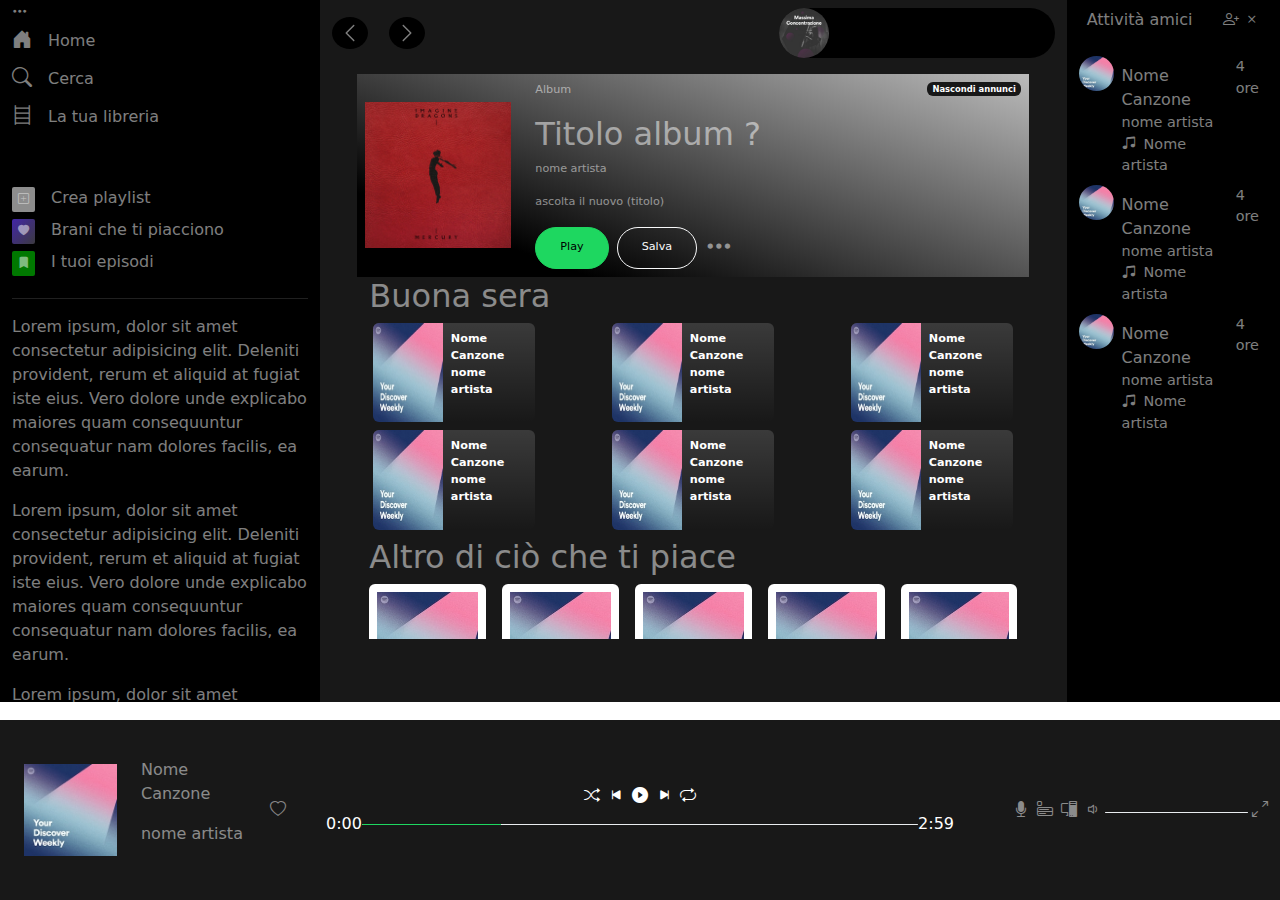
==== index.html @ 5f2a0fd7 "patch" ====
<!DOCTYPE html>
<html lang="en">
<head>
    <meta charset="UTF-8">
    <meta name="viewport" content="width=device-width, initial-scale=1.0">
    <title>Home Page</title>
    <link rel="stylesheet" href="assets/css/style.css"></link>
    <link rel="stylesheet" href="https://cdn.jsdelivr.net/npm/bootstrap-icons@1.11.2/font/bootstrap-icons.min.css">
</head>
<body>
    <div class="container-fluid">
        <div class="row">
            <div class="col-sm-3 d-flex flex-column bg-black text-white-50">
                <i class="bi bi-three-dots"></i>

                <div class="mb-5">
                    <div class="mb-2">
                        <a><i class="bi bi-house-door-fill fs-5 me-3"></i>Home</a>
                    </div>
                    <div class="mb-2">
                        <a><i class="bi bi-search fs-5 me-3"></i>Cerca</a>
                    </div>
                    <div class="mb-2">
                        <a><i class="bi bi-bookshelf fs-5 me-3"></i>La tua libreria</a>
                    </div>
                </div>

                <div>
                    <div class="mb-2">
                        <a><i class="bi bi-plus-square fs-10 me-3 plus"></i>Crea playlist</a>
                    </div>
                    <div class="mb-2">
                        <a><i class="bi bi-heart-fill fs-10 me-3 heart"></i>Brani che ti piacciono</a>
                    </div>
                    <div class="mb-2">
                        <a><i class="bi bi-bookmark-fill fs-10 me-3 bookmark"></i>I tuoi episodi</a>
                    </div>
                </div>
                
                <hr>

                <div class="overflow-y-scroll bg-black" style="height: 43vh">
                    <p>Lorem ipsum, dolor sit amet consectetur adipisicing elit. Deleniti provident, rerum et aliquid at fugiat iste eius. Vero dolore unde explicabo maiores quam consequuntur consequatur nam dolores facilis, ea earum.</p>
                    <p>Lorem ipsum, dolor sit amet consectetur adipisicing elit. Deleniti provident, rerum et aliquid at fugiat iste eius. Vero dolore unde explicabo maiores quam consequuntur consequatur nam dolores facilis, ea earum.</p>
                    <p>Lorem ipsum, dolor sit amet consectetur adipisicing elit. Deleniti provident, rerum et aliquid at fugiat iste eius. Vero dolore unde explicabo maiores quam consequuntur consequatur nam dolores facilis, ea earum.</p>
                    <p>Lorem ipsum, dolor sit amet consectetur adipisicing elit. Deleniti provident, rerum et aliquid at fugiat iste eius. Vero dolore unde explicabo maiores quam consequuntur consequatur nam dolores facilis, ea earum.</p>
                    <p>Lorem ipsum, dolor sit amet consectetur adipisicing elit. Deleniti provident, rerum et aliquid at fugiat iste eius. Vero dolore unde explicabo maiores quam consequuntur consequatur nam dolores facilis, ea earum.</p>
                    <p>Lorem ipsum, dolor sit amet consectetur adipisicing elit. Deleniti provident, rerum et aliquid at fugiat iste eius. Vero dolore unde explicabo maiores quam consequuntur consequatur nam dolores facilis, ea earum.</p>
                </div>
            </div>

           
               
                    
                
           
            
                    <!-- -------------------COLONNA CENTRALE--------------------------------- -->
                        
            <div class="col-sm-9 col-md-7 bg-dark text-white-50 p-0">


                <!-- ----------------------NAV BAR CENTRALE--------------------------- -->
                
                            <!-- ------------------------CORPO CENTRALE--------------------------- -->
            
                    <div class="overflow-y-scroll bg-dark position-relative" style="height: 71vh;">
                        <nav class="navbar navbar-expand-lg bg-transparent position-sticky top-0 z-1">
                            <div class="container-fluid">
                                <div>
                                    <a class="navbar-brand" href="#"><i class="bi bi-chevron-left text-white-50 bg-black rounded-circle px-2 py-1"></i></a>
                                    <a class="navbar-brand" href="#"><i class="bi bi-chevron-right text-white-50 bg-black rounded-circle px-2 py-1"></i></a>
                                </div>
                                <ul class="navbar-nav">
                                    <li class="nav-item dropdown"> 
                                        <a class="nav-link dropdown-toggle rounded-5 bg-black p-0 pe-3" href="#" role="button" data-bs-toggle="dropdown" aria-expanded="false">
                                            <img src="assets/imgs/main/image-3.jpg" alt="pfp" class="rounded-5" style="height: 50px; width: 50px;" >
                                            Giussepe Longitudinale
                                        </a>
                                        <ul class="dropdown-menu bg-dark">
                                            <li><a class="dropdown-item text-white-50" href="#">Action</a></li>
                                            <li><a class="dropdown-item text-white-50" href="#">Another action</a></li>
                                            <li><a class="dropdown-item text-white-50" href="#">Something else here</a></li>
                                        </ul>
                                    </li>
                                </ul>
                            </div>
                        </nav>
                       
                        

                        <!-- ------------------------------------------- -->
                        <div id="w-custom" class="container position-relative d-none d-lg-block custom mt-2 p-2 fs-10">
                            <div class="row align-items-center">
                                <div class="col-sm-3">
                                    <img src="assets/imgs/main/image-11.jpg" class="img-fluid">
                                </div>
                                <div class="col-sm-9">
                                    <p>Album</p>
                                    <h2>Titolo album ?</h2>
                                    <p>nome artista</p>
                                    <p>ascolta il nuovo (titolo)</p>
                                    <div class="d-flex">
                                        <button type="button" class="btn btn-success text-black rounded-5 px-4 d-flex align-items-center"><span class="fs-10">Play</span></button>
                                        <button type="button" class="btn btn-outline-light rounded-5 px-4 ms-2 d-flex align-items-center"><span class="fs-10">Salva</span></button>
                                        <i class="bi bi-three-dots ms-2 fs-3 white-50"></i>
                                    </div>
                                    
                                    
                                </div>
                         
                                    <!-- <button type="button" class="btn btn-outline-primary w-100"><span class="fs-8 ">Nascondi annunci</span></button> -->
                                    

                            </div>
                            <span class="badge badge-pill position-absolute top-0 end-0 mt-2 me-2 bg-dark">Nascondi annunci</span>
                        </div>

                        <div class="container pb-5" id="w-custom">
                           
                                <h2>Buona sera</h2>
                                <div class="d-flex flex-wrap justify-content-between">
                                                    <!-- --------------CARD BRANI-------------------- -->
                                
                                        
                                        <!-- <div class="col-6 col-sm-4 mx-1">
                                            <div class="d-flex flex-grow-1 w-100 h-100 align-items-center bg-dark bg-gradient rounded-2 my-2">
                                                <div class="h-100">
                                                    <img src="assets/imgs/search/image-1.jpeg" class="img-fluid rounded-start h-100">
                                                </div>
                                                <div class="flex-grow-1 p-2 fs-10 fw-bold text-white">
                                                    <p>Nome Canzone nome artista</p>
                                                </div>
                                            </div>
                                        </div> -->

                                        <div class="col-5 col-sm-4 col-md-4 mx-1 col-lg-3 mb-2">
                                            <div class="d-flex flex-grow-1 w-100 h-100 align-items-center bg-dark bg-gradient rounded-2">
                                                <div class="flex-grow-1 w-100 h-100">
                                                    <img src="assets/imgs/search/image-1.jpeg" class="img-fluid rounded-start w-100 h-100">
                                                </div>
                                                <div class="p-2 fs-10 fw-bold text-white">
                                                    <p>Nome Canzone nome artista</p>
                                                </div>
                                            </div>
                                        </div>
                                        <div class="col-5 col-sm-4 col-md-4 mx-1 col-lg-3 mb-2">
                                            <div class="d-flex flex-grow-1 w-100 h-100 align-items-center bg-dark bg-gradient rounded-2">
                                                <div class="flex-grow-1 w-100 h-100">
                                                    <img src="assets/imgs/search/image-1.jpeg" class="img-fluid rounded-start w-100 h-100">
                                                </div>
                                                <div class="p-2 fs-10 fw-bold text-white">
                                                    <p>Nome Canzone nome artista</p>
                                                </div>
                                            </div>
                                        </div>
                                        <div class="col-5 col-sm-4 col-md-4 mx-1 col-lg-3 mb-2">
                                            <div class="d-flex flex-grow-1 w-100 h-100 align-items-center bg-dark bg-gradient rounded-2">
                                                <div class="flex-grow-1 w-100 h-100">
                                                    <img src="assets/imgs/search/image-1.jpeg" class="img-fluid rounded-start w-100 h-100">
                                                </div>
                                                <div class="p-2 fs-10 fw-bold text-white">
                                                    <p>Nome Canzone nome artista</p>
                                                </div>
                                            </div>
                                        </div>
                                        <div class="col-5 col-sm-4 col-md-4 mx-1 col-lg-3 mb-2">
                                            <div class="d-flex flex-grow-1 w-100 h-100 align-items-center bg-dark bg-gradient rounded-2">
                                                <div class="flex-grow-1 w-100 h-100">
                                                    <img src="assets/imgs/search/image-1.jpeg" class="img-fluid rounded-start w-100 h-100">
                                                </div>
                                                <div class="p-2 fs-10 fw-bold text-white">
                                                    <p>Nome Canzone nome artista</p>
                                                </div>
                                            </div>
                                        </div>
                                        <div class="col-5 col-sm-4 col-md-4 mx-1 col-lg-3 mb-2">
                                            <div class="d-flex flex-grow-1 w-100 h-100 align-items-center bg-dark bg-gradient rounded-2">
                                                <div class="flex-grow-1 w-100 h-100">
                                                    <img src="assets/imgs/search/image-1.jpeg" class="img-fluid rounded-start w-100 h-100">
                                                </div>
                                                <div class="p-2 fs-10 fw-bold text-white">
                                                    <p>Nome Canzone nome artista</p>
                                                </div>
                                            </div>
                                        </div>
                                        <div class="col-5 col-sm-4 col-md-4 mx-1 col-lg-3 mb-2">
                                            <div class="d-flex flex-grow-1 w-100 h-100 align-items-center bg-dark bg-gradient rounded-2">
                                                <div class="flex-grow-1 w-100 h-100">
                                                    <img src="assets/imgs/search/image-1.jpeg" class="img-fluid rounded-start w-100 h-100">
                                                </div>
                                                <div class="p-2 fs-10 fw-bold text-white">
                                                    <p>Nome Canzone nome artista</p>
                                                </div>
                                            </div>
                                        </div>
                                        

                                        <!-- <div class="col-6 col-sm-4 mx-1">
                                            <div class="row bg-dark bg-gradient rounded-2">
                                                <div class="col-sm-4 p-0">
                                                    <img src="assets/imgs/search/image-1.jpeg" class="img-fluid rounded-start h-100">
                                                </div>
                                                <div class="col-sm-8 p-2 fs-10 fw-bold text-white">
                                                    <p>Nome Canzone nome artista</p>
                                                </div>
                                            </div>-->
                                </div>
                                        

                                 
              

                                <!-- <div class="card mb-3" style="max-width: 540px;">
                                    <div class="row g-0">
                                      <div class="col-md-4">
                                        <img src="assets/imgs/search/image-1.jpeg" class="img-fluid rounded-start" alt="...">
                                      </div>
                                      <div class="col-md-8">
                                        <div class="card-body">
                                          <h5 class="card-title">Card title</h5>
                                          <p class="card-text">This is a wider card with supporting text below as a natural lead-in to additional content. This content is a little bit longer.</p>
                                          <p class="card-text"><small class="text-muted">Last updated 3 mins ago</small></p>
                                        </div>
                                      </div>
                                    </div>
                                  </div> -->
                            <!-- </div> -->
                                <!-- ---------------CARD ALBUM---------------- -->
                            <h2>Altro di ciò che ti piace</h2>
                            <div class="d-flex flex-wrap justify-content-around">
                                                <!-- --------------CARD BRANI-------------------- -->
                                <div class="row row-cols-1 row-cols-sm-2 row-cols-md-3 row-cols-lg-5 g-3">
                                    
                                    <div class="col">
                                        <div class="card border-0">
                                            <div class="d-flex flex-sm-column">
                                                <div>
                                                    <img src="assets/imgs/search/image-1.jpeg" class="card-img-top p-2" alt="...">
                                                </div>
                                                <div class="card-body">
                                                    <h5 class="card-title">Card title</h5>
                                                    <p class="card-text">Descrizione</p>
                                                </div>
                                            </div>
                                            <div class="d-flex align-items-center justify-content-between d-sm-none fs-2 p-3">
                                                <div>
                                                    <i class="bi bi-suit-heart-fill"></i>
                                                
                                                    <i class="bi bi-three-dots-vertical"></i>
                                                </div>
                                                <div class="d-flex align-items-center">
                                                    <div>
                                                       <p class="fs-9 m-auto p-2">16 brani</p> 
                                                    </div>
                                                    <div>
                                                       <button type="button" class="btn btn-light rounded-circle bg-black"><i class="bi fs-2 bi-play-fill text-white"></i></button> 
                                                    </div>
                                                </div>
                                            </div>

                                        </div>
                                    </div>
                                    <div class="col">
                                        <div class="card border-0">
                                            <div class="d-flex flex-sm-column">
                                                <div>
                                                    <img src="assets/imgs/search/image-1.jpeg" class="card-img-top p-2" alt="...">
                                                </div>
                                                <div class="card-body">
                                                    <h5 class="card-title">Card title</h5>
                                                    <p class="card-text">Descrizione</p>
                                                </div>
                                            </div>
                                            <div class="d-flex align-items-center justify-content-between d-sm-none fs-2 p-3">
                                                <div>
                                                    <i class="bi bi-suit-heart-fill"></i>
                                                
                                                    <i class="bi bi-three-dots-vertical"></i>
                                                </div>
                                                <div class="d-flex align-items-center">
                                                    <div>
                                                       <p class="fs-9 m-auto p-2">16 brani</p> 
                                                    </div>
                                                    <div>
                                                       <button type="button" class="btn btn-light rounded-circle bg-black"><i class="bi fs-2 bi-play-fill text-white"></i></button> 
                                                    </div>
                                                </div>
                                            </div>

                                        </div>
                                    </div>
                                    <div class="col">
                                        <div class="card border-0">
                                            <div class="d-flex flex-sm-column">
                                                <div>
                                                    <img src="assets/imgs/search/image-1.jpeg" class="card-img-top p-2" alt="...">
                                                </div>
                                                <div class="card-body">
                                                    <h5 class="card-title">Card title</h5>
                                                    <p class="card-text">Descrizione</p>
                                                </div>
                                            </div>
                                            <div class="d-flex align-items-center justify-content-between d-sm-none fs-2 p-3">
                                                <div>
                                                    <i class="bi bi-suit-heart-fill"></i>
                                                
                                                    <i class="bi bi-three-dots-vertical"></i>
                                                </div>
                                                <div class="d-flex align-items-center">
                                                    <div>
                                                       <p class="fs-9 m-auto p-2">16 brani</p> 
                                                    </div>
                                                    <div>
                                                       <button type="button" class="btn btn-light rounded-circle bg-black"><i class="bi fs-2 bi-play-fill text-white"></i></button> 
                                                    </div>
                                                </div>
                                            </div>

                                        </div>
                                    </div>
                                    <div class="col">
                                        <div class="card border-0">
                                            <div class="d-flex flex-sm-column">
                                                <div>
                                                    <img src="assets/imgs/search/image-1.jpeg" class="card-img-top p-2" alt="...">
                                                </div>
                                                <div class="card-body">
                                                    <h5 class="card-title">Card title</h5>
                                                    <p class="card-text">Descrizione</p>
                                                </div>
                                            </div>
                                            <div class="d-flex align-items-center justify-content-between d-sm-none fs-2 p-3">
                                                <div>
                                                    <i class="bi bi-suit-heart-fill"></i>
                                                
                                                    <i class="bi bi-three-dots-vertical"></i>
                                                </div>
                                                <div class="d-flex align-items-center">
                                                    <div>
                                                       <p class="fs-9 m-auto p-2">16 brani</p> 
                                                    </div>
                                                    <div>
                                                       <button type="button" class="btn btn-light rounded-circle bg-black"><i class="bi fs-2 bi-play-fill text-white"></i></button> 
                                                    </div>
                                                </div>
                                            </div>

                                        </div>
                                    </div>
                                    <div class="col">
                                        <div class="card border-0">
                                            <div class="d-flex flex-sm-column">
                                                <div>
                                                    <img src="assets/imgs/search/image-1.jpeg" class="card-img-top p-2" alt="...">
                                                </div>
                                                <div class="card-body">
                                                    <h5 class="card-title">Card title</h5>
                                                    <p class="card-text">Descrizione</p>
                                                </div>
                                            </div>
                                            <div class="d-flex align-items-center justify-content-between d-sm-none fs-2 p-3">
                                                <div>
                                                    <i class="bi bi-suit-heart-fill"></i>
                                                
                                                    <i class="bi bi-three-dots-vertical"></i>
                                                </div>
                                                <div class="d-flex align-items-center">
                                                    <div>
                                                       <p class="fs-9 m-auto p-2">16 brani</p> 
                                                    </div>
                                                    <div>
                                                       <button type="button" class="btn btn-light rounded-circle bg-black"><i class="bi fs-2 bi-play-fill text-white"></i></button> 
                                                    </div>
                                                </div>
                                            </div>

                                        </div>
                                    </div>
                                    <div class="col">
                                        <div class="card border-0">
                                            <div class="d-flex flex-sm-column">
                                                <div>
                                                    <img src="assets/imgs/search/image-1.jpeg" class="card-img-top p-2" alt="...">
                                                </div>
                                                <div class="card-body">
                                                    <h5 class="card-title">Card title</h5>
                                                    <p class="card-text">Descrizione</p>
                                                </div>
                                            </div>
                                            <div class="d-flex align-items-center justify-content-between d-sm-none fs-2 p-3">
                                                <div>
                                                    <i class="bi bi-suit-heart-fill"></i>
                                                
                                                    <i class="bi bi-three-dots-vertical"></i>
                                                </div>
                                                <div class="d-flex align-items-center">
                                                    <div>
                                                       <p class="fs-9 m-auto p-2">16 brani</p> 
                                                    </div>
                                                    <div>
                                                       <button type="button" class="btn btn-light rounded-circle bg-black"><i class="bi fs-2 bi-play-fill text-white"></i></button> 
                                                    </div>
                                                </div>
                                            </div>

                                        </div>
                                    </div>
                                    <div class="col">
                                        <div class="card border-0">
                                            <div class="d-flex flex-sm-column">
                                                <div>
                                                    <img src="assets/imgs/search/image-1.jpeg" class="card-img-top p-2" alt="...">
                                                </div>
                                                <div class="card-body">
                                                    <h5 class="card-title">Card title</h5>
                                                    <p class="card-text">Descrizione</p>
                                                </div>
                                            </div>
                                            <div class="d-flex align-items-center justify-content-between d-sm-none fs-2 p-3">
                                                <div>
                                                    <i class="bi bi-suit-heart-fill"></i>
                                                
                                                    <i class="bi bi-three-dots-vertical"></i>
                                                </div>
                                                <div class="d-flex align-items-center">
                                                    <div>
                                                       <p class="fs-9 m-auto p-2">16 brani</p> 
                                                    </div>
                                                    <div>
                                                       <button type="button" class="btn btn-light rounded-circle bg-black"><i class="bi fs-2 bi-play-fill text-white"></i></button> 
                                                    </div>
                                                </div>
                                            </div>

                                        </div>
                                    </div>
                                    

                                </div>
                            </div>
                            
                        </div>
                    </div>
                

            </div>
                            <!-- ---------------TERZA COLONNA--------------- -->
            <div class="col-md-2 d-md-flex d-none flex-column bg-black text-white-50">
                <div class="d-flex justify-content-between p-2">
                    <p>Attività amici</p>
                    <div>
                        <i class="bi bi-person-plus"></i>
                        <i class="bi bi-x"></i>
                    </div>
                </div>

                <!-- -----------BOX AMICI-------------- -->
                <div class="d-flex">
                    <div>
                        <img src="assets/imgs/search/image-1.jpeg" class="img-fluid rounded-circle" width="40px">
                    </div>
                    <div class="flex-column p-2 fs-8">
                        <p class="mb-0 fs-6">Nome Canzone</p>
                        <p class="mb-0">nome artista</p>
                        <i class="bi bi-music-note-beamed me-2"></i><span>Nome artista</span> 
                    </div>
                    <p class="fs-8">4 ore</p>
                </div>

                <div class="d-flex">
                    <div>
                        <img src="assets/imgs/search/image-1.jpeg" class="img-fluid rounded-circle" width="40px">
                    </div>
                    <div class="flex-column p-2 fs-8">
                        <p class="mb-0 fs-6">Nome Canzone</p>
                        <p class="mb-0">nome artista</p>
                        <i class="bi bi-music-note-beamed me-2"></i><span>Nome artista</span> 
                    </div>
                    <p class="fs-8">4 ore</p>
                </div>

                <div class="d-flex">
                    <div>
                        <img src="assets/imgs/search/image-1.jpeg" class="img-fluid rounded-circle" width="40px">
                    </div>
                    <div class="flex-column p-2 fs-8">
                        <p class="mb-0 fs-6">Nome Canzone</p>
                        <p class="mb-0">nome artista</p>
                        <i class="bi bi-music-note-beamed me-2"></i><span>Nome artista</span> 
                    </div>
                    <p class="fs-8">4 ore</p>
                </div>
            </div>
        </div>

        <!-- -------------------PLAY BAR INFERIORE--------------------------- -->
        <div class="row fixed-bottom align-items-center bg-dark text-white-50" style="height: 20vh;">
            <div class="col-sm-3">
                <div class="d-flex align-items-center p-2">
                        <div class="p-3">
                            <img src="assets/imgs/search/image-1.jpeg" class="img-fluid" width="100px">
                        </div>
                        <div class="flex-column p-2">
                            <p>Nome Canzone</p>
                            <p>nome artista</p>
                        </div>
                    <i class="bi bi-heart p-2"></i>
                </div>
            </div>

            <div class="col-sm-6">
                <div class="text-white align-items-center d-flex justify-content-center">
                    <i class="bi bi-shuffle mx-1"></i>
                    <i class="bi bi-skip-start-fill mx-1"></i>
                    <i class="bi bi-play-circle-fill mx-1"></i>
                    <i class="bi bi-skip-end-fill mx-1"></i>
                    <i class="bi bi-repeat mx-1"></i>
                </div>

                <div class="progress-block mt-1 text-white d-flex justify-content-between align-items-center">
                    <div class="mr-2">0:00</div>
                    <div class="progress w-100">
                    <div aria-valuemax="100" aria-valuemin="0" aria-valuenow="25" class="progress-bar bg-success" role="progressbar" style="width: 25%"></div>
                    </div>
                    <div class="mr-2">2:59</div>
                </div>

                
            </div>

            <div class="col-sm-3">
                <div class="d-flex justify-content-end p-2">
                    <i class="bi bi-mic-fill mx-1"></i>
                    <i class="bi bi-menu-app mx-1"></i>
                    <i class="bi bi-pc-display mx-1"></i>
                    <i class="bi bi-volume-down mx-1"></i>
                    <!-- barra -->
                    <div class="progress-block mt-1 text-white d-flex justify-content-between align-items-center w-50">

                        <div class="progress w-100">
                        <div aria-valuemax="100" aria-valuemin="0" aria-valuenow="25" class="progress-bar bg-success" role="progressbar"></div>
                        </div>
                    </div>

                    <i class="bi bi-arrows-angle-expand mx-1"></i>
                </div>
            </div>

        </div>

    </div>

    <script src="../bootstrap-5.3.2/dist/js/bootstrap.bundle.min.js"></script>
</body>
</html>
---- assets/css/style.css ----
@charset "UTF-8";
.fs-7 {
  font-size: 1rem;
}

.fs-8 {
  font-size: 0.9rem;
}

.fs-9 {
  font-size: 0.8rem;
}

.fs-10 {
  font-size: 0.7rem;
}

.fs-11 {
  font-size: 0.6rem;
}

.fs-12 {
  font-size: 0.5rem;
}

.heart {
  background: linear-gradient(to bottom right, #4226a7, rgba(161, 157, 173, 0.368627451));
  padding: 6px;
  border-radius: 2px;
}

.plus {
  background: #8d8d8d;
  padding: 6px;
  border-radius: 2px;
}

.bookmark {
  background: #007800;
  padding: 6px;
  border-radius: 2px;
}

.custom {
  background: rgb(185, 185, 185);
  background: linear-gradient(200deg, rgb(185, 185, 185) 1%, rgb(0, 0, 0) 81%);
}

#w-custom {
  width: 90%;
}

.progress.w-100 {
  height: 1px;
}

.corpo-centrale {
  grid-column-start: 2;
  grid-column-end: 3;
  grid-row-start: 1;
  grid-row-end: 2;
}

/*!
 * Bootstrap  v5.3.2 (https://getbootstrap.com/)
 * Copyright 2011-2023 The Bootstrap Authors
 * Licensed under MIT (https://github.com/twbs/bootstrap/blob/main/LICENSE)
 */
:root,
[data-bs-theme=light] {
  --bs-blue: #0d6efd;
  --bs-indigo: #6610f2;
  --bs-purple: #6f42c1;
  --bs-pink: #d63384;
  --bs-red: #dc3545;
  --bs-orange: #fd7e14;
  --bs-yellow: #ffc107;
  --bs-green: #198754;
  --bs-teal: #20c997;
  --bs-cyan: #0dcaf0;
  --bs-black: #000;
  --bs-white: #fff;
  --bs-gray: #6c757d;
  --bs-gray-dark: #343a40;
  --bs-gray-100: #f8f9fa;
  --bs-gray-200: #e9ecef;
  --bs-gray-300: #dee2e6;
  --bs-gray-400: #ced4da;
  --bs-gray-500: #adb5bd;
  --bs-gray-600: #6c757d;
  --bs-gray-700: #495057;
  --bs-gray-800: #343a40;
  --bs-gray-900: #212529;
  --bs-primary: #0d6efd;
  --bs-secondary: #6c757d;
  --bs-success: #1ed760;
  --bs-info: #0dcaf0;
  --bs-warning: #ffc107;
  --bs-danger: #dc3545;
  --bs-light: #f8f9fa;
  --bs-dark: #181818;
  --bs-primary-rgb: 13, 110, 253;
  --bs-secondary-rgb: 108, 117, 125;
  --bs-success-rgb: 30, 215, 96;
  --bs-info-rgb: 13, 202, 240;
  --bs-warning-rgb: 255, 193, 7;
  --bs-danger-rgb: 220, 53, 69;
  --bs-light-rgb: 248, 249, 250;
  --bs-dark-rgb: 24, 24, 24;
  --bs-primary-text-emphasis: #052c65;
  --bs-secondary-text-emphasis: #2b2f32;
  --bs-success-text-emphasis: #0c5626;
  --bs-info-text-emphasis: #055160;
  --bs-warning-text-emphasis: #664d03;
  --bs-danger-text-emphasis: #58151c;
  --bs-light-text-emphasis: #495057;
  --bs-dark-text-emphasis: #495057;
  --bs-primary-bg-subtle: #cfe2ff;
  --bs-secondary-bg-subtle: #e2e3e5;
  --bs-success-bg-subtle: #d2f7df;
  --bs-info-bg-subtle: #cff4fc;
  --bs-warning-bg-subtle: #fff3cd;
  --bs-danger-bg-subtle: #f8d7da;
  --bs-light-bg-subtle: #fcfcfd;
  --bs-dark-bg-subtle: #ced4da;
  --bs-primary-border-subtle: #9ec5fe;
  --bs-secondary-border-subtle: #c4c8cb;
  --bs-success-border-subtle: #a5efbf;
  --bs-info-border-subtle: #9eeaf9;
  --bs-warning-border-subtle: #ffe69c;
  --bs-danger-border-subtle: #f1aeb5;
  --bs-light-border-subtle: #e9ecef;
  --bs-dark-border-subtle: #adb5bd;
  --bs-white-rgb: 255, 255, 255;
  --bs-black-rgb: 0, 0, 0;
  --bs-font-sans-serif: system-ui, -apple-system, "Segoe UI", Roboto, "Helvetica Neue", "Noto Sans", "Liberation Sans", Arial, sans-serif, "Apple Color Emoji", "Segoe UI Emoji", "Segoe UI Symbol", "Noto Color Emoji";
  --bs-font-monospace: SFMono-Regular, Menlo, Monaco, Consolas, "Liberation Mono", "Courier New", monospace;
  --bs-gradient: linear-gradient(180deg, rgba(255, 255, 255, 0.15), rgba(255, 255, 255, 0));
  --bs-body-font-family: var(--bs-font-sans-serif);
  --bs-body-font-size: 1rem;
  --bs-body-font-weight: 400;
  --bs-body-line-height: 1.5;
  --bs-body-color: #212529;
  --bs-body-color-rgb: 33, 37, 41;
  --bs-body-bg: #fff;
  --bs-body-bg-rgb: 255, 255, 255;
  --bs-emphasis-color: #000;
  --bs-emphasis-color-rgb: 0, 0, 0;
  --bs-secondary-color: rgba(33, 37, 41, 0.75);
  --bs-secondary-color-rgb: 33, 37, 41;
  --bs-secondary-bg: #e9ecef;
  --bs-secondary-bg-rgb: 233, 236, 239;
  --bs-tertiary-color: rgba(33, 37, 41, 0.5);
  --bs-tertiary-color-rgb: 33, 37, 41;
  --bs-tertiary-bg: #f8f9fa;
  --bs-tertiary-bg-rgb: 248, 249, 250;
  --bs-heading-color: inherit;
  --bs-link-color: #0d6efd;
  --bs-link-color-rgb: 13, 110, 253;
  --bs-link-decoration: underline;
  --bs-link-hover-color: #0a58ca;
  --bs-link-hover-color-rgb: 10, 88, 202;
  --bs-code-color: #d63384;
  --bs-highlight-color: #212529;
  --bs-highlight-bg: #fff3cd;
  --bs-border-width: 1px;
  --bs-border-style: solid;
  --bs-border-color: #dee2e6;
  --bs-border-color-translucent: rgba(0, 0, 0, 0.175);
  --bs-border-radius: 0.375rem;
  --bs-border-radius-sm: 0.25rem;
  --bs-border-radius-lg: 0.5rem;
  --bs-border-radius-xl: 1rem;
  --bs-border-radius-xxl: 2rem;
  --bs-border-radius-2xl: var(--bs-border-radius-xxl);
  --bs-border-radius-pill: 50rem;
  --bs-box-shadow: 0 0.5rem 1rem rgba(0, 0, 0, 0.15);
  --bs-box-shadow-sm: 0 0.125rem 0.25rem rgba(0, 0, 0, 0.075);
  --bs-box-shadow-lg: 0 1rem 3rem rgba(0, 0, 0, 0.175);
  --bs-box-shadow-inset: inset 0 1px 2px rgba(0, 0, 0, 0.075);
  --bs-focus-ring-width: 0.25rem;
  --bs-focus-ring-opacity: 0.25;
  --bs-focus-ring-color: rgba(13, 110, 253, 0.25);
  --bs-form-valid-color: #1ed760;
  --bs-form-valid-border-color: #1ed760;
  --bs-form-invalid-color: #dc3545;
  --bs-form-invalid-border-color: #dc3545;
}

[data-bs-theme=dark] {
  color-scheme: dark;
  --bs-body-color: #dee2e6;
  --bs-body-color-rgb: 222, 226, 230;
  --bs-body-bg: #212529;
  --bs-body-bg-rgb: 33, 37, 41;
  --bs-emphasis-color: #fff;
  --bs-emphasis-color-rgb: 255, 255, 255;
  --bs-secondary-color: rgba(222, 226, 230, 0.75);
  --bs-secondary-color-rgb: 222, 226, 230;
  --bs-secondary-bg: #343a40;
  --bs-secondary-bg-rgb: 52, 58, 64;
  --bs-tertiary-color: rgba(222, 226, 230, 0.5);
  --bs-tertiary-color-rgb: 222, 226, 230;
  --bs-tertiary-bg: #2b3035;
  --bs-tertiary-bg-rgb: 43, 48, 53;
  --bs-primary-text-emphasis: #6ea8fe;
  --bs-secondary-text-emphasis: #a7acb1;
  --bs-success-text-emphasis: #78e7a0;
  --bs-info-text-emphasis: #6edff6;
  --bs-warning-text-emphasis: #ffda6a;
  --bs-danger-text-emphasis: #ea868f;
  --bs-light-text-emphasis: #f8f9fa;
  --bs-dark-text-emphasis: #dee2e6;
  --bs-primary-bg-subtle: #031633;
  --bs-secondary-bg-subtle: #161719;
  --bs-success-bg-subtle: #062b13;
  --bs-info-bg-subtle: #032830;
  --bs-warning-bg-subtle: #332701;
  --bs-danger-bg-subtle: #2c0b0e;
  --bs-light-bg-subtle: #343a40;
  --bs-dark-bg-subtle: #1a1d20;
  --bs-primary-border-subtle: #084298;
  --bs-secondary-border-subtle: #41464b;
  --bs-success-border-subtle: #12813a;
  --bs-info-border-subtle: #087990;
  --bs-warning-border-subtle: #997404;
  --bs-danger-border-subtle: #842029;
  --bs-light-border-subtle: #495057;
  --bs-dark-border-subtle: #343a40;
  --bs-heading-color: inherit;
  --bs-link-color: #6ea8fe;
  --bs-link-hover-color: #8bb9fe;
  --bs-link-color-rgb: 110, 168, 254;
  --bs-link-hover-color-rgb: 139, 185, 254;
  --bs-code-color: #e685b5;
  --bs-highlight-color: #dee2e6;
  --bs-highlight-bg: #664d03;
  --bs-border-color: #495057;
  --bs-border-color-translucent: rgba(255, 255, 255, 0.15);
  --bs-form-valid-color: #75b798;
  --bs-form-valid-border-color: #75b798;
  --bs-form-invalid-color: #ea868f;
  --bs-form-invalid-border-color: #ea868f;
}

*,
*::before,
*::after {
  box-sizing: border-box;
}

@media (prefers-reduced-motion: no-preference) {
  :root {
    scroll-behavior: smooth;
  }
}

body {
  margin: 0;
  font-family: var(--bs-body-font-family);
  font-size: var(--bs-body-font-size);
  font-weight: var(--bs-body-font-weight);
  line-height: var(--bs-body-line-height);
  color: var(--bs-body-color);
  text-align: var(--bs-body-text-align);
  background-color: var(--bs-body-bg);
  -webkit-text-size-adjust: 100%;
  -webkit-tap-highlight-color: rgba(0, 0, 0, 0);
}

hr {
  margin: 1rem 0;
  color: inherit;
  border: 0;
  border-top: var(--bs-border-width) solid;
  opacity: 0.25;
}

h6, .h6, h5, .h5, h4, .h4, h3, .h3, h2, .h2, h1, .h1 {
  margin-top: 0;
  margin-bottom: 0.5rem;
  font-weight: 500;
  line-height: 1.2;
  color: var(--bs-heading-color);
}

h1, .h1 {
  font-size: calc(1.375rem + 1.5vw);
}
@media (min-width: 1200px) {
  h1, .h1 {
    font-size: 2.5rem;
  }
}

h2, .h2 {
  font-size: calc(1.325rem + 0.9vw);
}
@media (min-width: 1200px) {
  h2, .h2 {
    font-size: 2rem;
  }
}

h3, .h3 {
  font-size: calc(1.3rem + 0.6vw);
}
@media (min-width: 1200px) {
  h3, .h3 {
    font-size: 1.75rem;
  }
}

h4, .h4 {
  font-size: calc(1.275rem + 0.3vw);
}
@media (min-width: 1200px) {
  h4, .h4 {
    font-size: 1.5rem;
  }
}

h5, .h5 {
  font-size: 1.25rem;
}

h6, .h6 {
  font-size: 1rem;
}

p {
  margin-top: 0;
  margin-bottom: 1rem;
}

abbr[title] {
  text-decoration: underline dotted;
  cursor: help;
  text-decoration-skip-ink: none;
}

address {
  margin-bottom: 1rem;
  font-style: normal;
  line-height: inherit;
}

ol,
ul {
  padding-left: 2rem;
}

ol,
ul,
dl {
  margin-top: 0;
  margin-bottom: 1rem;
}

ol ol,
ul ul,
ol ul,
ul ol {
  margin-bottom: 0;
}

dt {
  font-weight: 700;
}

dd {
  margin-bottom: 0.5rem;
  margin-left: 0;
}

blockquote {
  margin: 0 0 1rem;
}

b,
strong {
  font-weight: bolder;
}

small, .small {
  font-size: 0.875em;
}

mark, .mark {
  padding: 0.1875em;
  color: var(--bs-highlight-color);
  background-color: var(--bs-highlight-bg);
}

sub,
sup {
  position: relative;
  font-size: 0.75em;
  line-height: 0;
  vertical-align: baseline;
}

sub {
  bottom: -0.25em;
}

sup {
  top: -0.5em;
}

a {
  color: rgba(var(--bs-link-color-rgb), var(--bs-link-opacity, 1));
  text-decoration: underline;
}
a:hover {
  --bs-link-color-rgb: var(--bs-link-hover-color-rgb);
}

a:not([href]):not([class]), a:not([href]):not([class]):hover {
  color: inherit;
  text-decoration: none;
}

pre,
code,
kbd,
samp {
  font-family: var(--bs-font-monospace);
  font-size: 1em;
}

pre {
  display: block;
  margin-top: 0;
  margin-bottom: 1rem;
  overflow: auto;
  font-size: 0.875em;
}
pre code {
  font-size: inherit;
  color: inherit;
  word-break: normal;
}

code {
  font-size: 0.875em;
  color: var(--bs-code-color);
  word-wrap: break-word;
}
a > code {
  color: inherit;
}

kbd {
  padding: 0.1875rem 0.375rem;
  font-size: 0.875em;
  color: var(--bs-body-bg);
  background-color: var(--bs-body-color);
  border-radius: 0.25rem;
}
kbd kbd {
  padding: 0;
  font-size: 1em;
}

figure {
  margin: 0 0 1rem;
}

img,
svg {
  vertical-align: middle;
}

table {
  caption-side: bottom;
  border-collapse: collapse;
}

caption {
  padding-top: 0.5rem;
  padding-bottom: 0.5rem;
  color: var(--bs-secondary-color);
  text-align: left;
}

th {
  text-align: inherit;
  text-align: -webkit-match-parent;
}

thead,
tbody,
tfoot,
tr,
td,
th {
  border-color: inherit;
  border-style: solid;
  border-width: 0;
}

label {
  display: inline-block;
}

button {
  border-radius: 0;
}

button:focus:not(:focus-visible) {
  outline: 0;
}

input,
button,
select,
optgroup,
textarea {
  margin: 0;
  font-family: inherit;
  font-size: inherit;
  line-height: inherit;
}

button,
select {
  text-transform: none;
}

[role=button] {
  cursor: pointer;
}

select {
  word-wrap: normal;
}
select:disabled {
  opacity: 1;
}

[list]:not([type=date]):not([type=datetime-local]):not([type=month]):not([type=week]):not([type=time])::-webkit-calendar-picker-indicator {
  display: none !important;
}

button,
[type=button],
[type=reset],
[type=submit] {
  -webkit-appearance: button;
}
button:not(:disabled),
[type=button]:not(:disabled),
[type=reset]:not(:disabled),
[type=submit]:not(:disabled) {
  cursor: pointer;
}

::-moz-focus-inner {
  padding: 0;
  border-style: none;
}

textarea {
  resize: vertical;
}

fieldset {
  min-width: 0;
  padding: 0;
  margin: 0;
  border: 0;
}

legend {
  float: left;
  width: 100%;
  padding: 0;
  margin-bottom: 0.5rem;
  font-size: calc(1.275rem + 0.3vw);
  line-height: inherit;
}
@media (min-width: 1200px) {
  legend {
    font-size: 1.5rem;
  }
}
legend + * {
  clear: left;
}

::-webkit-datetime-edit-fields-wrapper,
::-webkit-datetime-edit-text,
::-webkit-datetime-edit-minute,
::-webkit-datetime-edit-hour-field,
::-webkit-datetime-edit-day-field,
::-webkit-datetime-edit-month-field,
::-webkit-datetime-edit-year-field {
  padding: 0;
}

::-webkit-inner-spin-button {
  height: auto;
}

[type=search] {
  -webkit-appearance: textfield;
  outline-offset: -2px;
}

/* rtl:raw:
[type="tel"],
[type="url"],
[type="email"],
[type="number"] {
  direction: ltr;
}
*/
::-webkit-search-decoration {
  -webkit-appearance: none;
}

::-webkit-color-swatch-wrapper {
  padding: 0;
}

::file-selector-button {
  font: inherit;
  -webkit-appearance: button;
}

output {
  display: inline-block;
}

iframe {
  border: 0;
}

summary {
  display: list-item;
  cursor: pointer;
}

progress {
  vertical-align: baseline;
}

[hidden] {
  display: none !important;
}

.lead {
  font-size: 1.25rem;
  font-weight: 300;
}

.display-1 {
  font-size: calc(1.625rem + 4.5vw);
  font-weight: 300;
  line-height: 1.2;
}
@media (min-width: 1200px) {
  .display-1 {
    font-size: 5rem;
  }
}

.display-2 {
  font-size: calc(1.575rem + 3.9vw);
  font-weight: 300;
  line-height: 1.2;
}
@media (min-width: 1200px) {
  .display-2 {
    font-size: 4.5rem;
  }
}

.display-3 {
  font-size: calc(1.525rem + 3.3vw);
  font-weight: 300;
  line-height: 1.2;
}
@media (min-width: 1200px) {
  .display-3 {
    font-size: 4rem;
  }
}

.display-4 {
  font-size: calc(1.475rem + 2.7vw);
  font-weight: 300;
  line-height: 1.2;
}
@media (min-width: 1200px) {
  .display-4 {
    font-size: 3.5rem;
  }
}

.display-5 {
  font-size: calc(1.425rem + 2.1vw);
  font-weight: 300;
  line-height: 1.2;
}
@media (min-width: 1200px) {
  .display-5 {
    font-size: 3rem;
  }
}

.display-6 {
  font-size: calc(1.375rem + 1.5vw);
  font-weight: 300;
  line-height: 1.2;
}
@media (min-width: 1200px) {
  .display-6 {
    font-size: 2.5rem;
  }
}

.list-unstyled {
  padding-left: 0;
  list-style: none;
}

.list-inline {
  padding-left: 0;
  list-style: none;
}

.list-inline-item {
  display: inline-block;
}
.list-inline-item:not(:last-child) {
  margin-right: 0.5rem;
}

.initialism {
  font-size: 0.875em;
  text-transform: uppercase;
}

.blockquote {
  margin-bottom: 1rem;
  font-size: 1.25rem;
}
.blockquote > :last-child {
  margin-bottom: 0;
}

.blockquote-footer {
  margin-top: -1rem;
  margin-bottom: 1rem;
  font-size: 0.875em;
  color: #6c757d;
}
.blockquote-footer::before {
  content: "— ";
}

.img-fluid {
  max-width: 100%;
  height: auto;
}

.img-thumbnail {
  padding: 0.25rem;
  background-color: var(--bs-body-bg);
  border: var(--bs-border-width) solid var(--bs-border-color);
  border-radius: var(--bs-border-radius);
  max-width: 100%;
  height: auto;
}

.figure {
  display: inline-block;
}

.figure-img {
  margin-bottom: 0.5rem;
  line-height: 1;
}

.figure-caption {
  font-size: 0.875em;
  color: var(--bs-secondary-color);
}

.container,
.container-fluid,
.container-xxl,
.container-xl,
.container-lg,
.container-md,
.container-sm {
  --bs-gutter-x: 1.5rem;
  --bs-gutter-y: 0;
  width: 100%;
  padding-right: calc(var(--bs-gutter-x) * 0.5);
  padding-left: calc(var(--bs-gutter-x) * 0.5);
  margin-right: auto;
  margin-left: auto;
}

@media (min-width: 576px) {
  .container-sm, .container {
    max-width: 540px;
  }
}
@media (min-width: 768px) {
  .container-md, .container-sm, .container {
    max-width: 720px;
  }
}
@media (min-width: 992px) {
  .container-lg, .container-md, .container-sm, .container {
    max-width: 960px;
  }
}
@media (min-width: 1200px) {
  .container-xl, .container-lg, .container-md, .container-sm, .container {
    max-width: 1140px;
  }
}
@media (min-width: 1400px) {
  .container-xxl, .container-xl, .container-lg, .container-md, .container-sm, .container {
    max-width: 1320px;
  }
}
:root {
  --bs-breakpoint-xs: 0;
  --bs-breakpoint-sm: 576px;
  --bs-breakpoint-md: 768px;
  --bs-breakpoint-lg: 992px;
  --bs-breakpoint-xl: 1200px;
  --bs-breakpoint-xxl: 1400px;
}

.row {
  --bs-gutter-x: 1.5rem;
  --bs-gutter-y: 0;
  display: flex;
  flex-wrap: wrap;
  margin-top: calc(-1 * var(--bs-gutter-y));
  margin-right: calc(-0.5 * var(--bs-gutter-x));
  margin-left: calc(-0.5 * var(--bs-gutter-x));
}
.row > * {
  flex-shrink: 0;
  width: 100%;
  max-width: 100%;
  padding-right: calc(var(--bs-gutter-x) * 0.5);
  padding-left: calc(var(--bs-gutter-x) * 0.5);
  margin-top: var(--bs-gutter-y);
}

.col {
  flex: 1 0 0%;
}

.row-cols-auto > * {
  flex: 0 0 auto;
  width: auto;
}

.row-cols-1 > * {
  flex: 0 0 auto;
  width: 100%;
}

.row-cols-2 > * {
  flex: 0 0 auto;
  width: 50%;
}

.row-cols-3 > * {
  flex: 0 0 auto;
  width: 33.33333333%;
}

.row-cols-4 > * {
  flex: 0 0 auto;
  width: 25%;
}

.row-cols-5 > * {
  flex: 0 0 auto;
  width: 20%;
}

.row-cols-6 > * {
  flex: 0 0 auto;
  width: 16.66666667%;
}

.col-auto {
  flex: 0 0 auto;
  width: auto;
}

.col-1 {
  flex: 0 0 auto;
  width: 8.33333333%;
}

.col-2 {
  flex: 0 0 auto;
  width: 16.66666667%;
}

.col-3 {
  flex: 0 0 auto;
  width: 25%;
}

.col-4 {
  flex: 0 0 auto;
  width: 33.33333333%;
}

.col-5 {
  flex: 0 0 auto;
  width: 41.66666667%;
}

.col-6 {
  flex: 0 0 auto;
  width: 50%;
}

.col-7 {
  flex: 0 0 auto;
  width: 58.33333333%;
}

.col-8 {
  flex: 0 0 auto;
  width: 66.66666667%;
}

.col-9 {
  flex: 0 0 auto;
  width: 75%;
}

.col-10 {
  flex: 0 0 auto;
  width: 83.33333333%;
}

.col-11 {
  flex: 0 0 auto;
  width: 91.66666667%;
}

.col-12 {
  flex: 0 0 auto;
  width: 100%;
}

.offset-1 {
  margin-left: 8.33333333%;
}

.offset-2 {
  margin-left: 16.66666667%;
}

.offset-3 {
  margin-left: 25%;
}

.offset-4 {
  margin-left: 33.33333333%;
}

.offset-5 {
  margin-left: 41.66666667%;
}

.offset-6 {
  margin-left: 50%;
}

.offset-7 {
  margin-left: 58.33333333%;
}

.offset-8 {
  margin-left: 66.66666667%;
}

.offset-9 {
  margin-left: 75%;
}

.offset-10 {
  margin-left: 83.33333333%;
}

.offset-11 {
  margin-left: 91.66666667%;
}

.g-0,
.gx-0 {
  --bs-gutter-x: 0;
}

.g-0,
.gy-0 {
  --bs-gutter-y: 0;
}

.g-1,
.gx-1 {
  --bs-gutter-x: 0.25rem;
}

.g-1,
.gy-1 {
  --bs-gutter-y: 0.25rem;
}

.g-2,
.gx-2 {
  --bs-gutter-x: 0.5rem;
}

.g-2,
.gy-2 {
  --bs-gutter-y: 0.5rem;
}

.g-3,
.gx-3 {
  --bs-gutter-x: 1rem;
}

.g-3,
.gy-3 {
  --bs-gutter-y: 1rem;
}

.g-4,
.gx-4 {
  --bs-gutter-x: 1.5rem;
}

.g-4,
.gy-4 {
  --bs-gutter-y: 1.5rem;
}

.g-5,
.gx-5 {
  --bs-gutter-x: 3rem;
}

.g-5,
.gy-5 {
  --bs-gutter-y: 3rem;
}

@media (min-width: 576px) {
  .col-sm {
    flex: 1 0 0%;
  }
  .row-cols-sm-auto > * {
    flex: 0 0 auto;
    width: auto;
  }
  .row-cols-sm-1 > * {
    flex: 0 0 auto;
    width: 100%;
  }
  .row-cols-sm-2 > * {
    flex: 0 0 auto;
    width: 50%;
  }
  .row-cols-sm-3 > * {
    flex: 0 0 auto;
    width: 33.33333333%;
  }
  .row-cols-sm-4 > * {
    flex: 0 0 auto;
    width: 25%;
  }
  .row-cols-sm-5 > * {
    flex: 0 0 auto;
    width: 20%;
  }
  .row-cols-sm-6 > * {
    flex: 0 0 auto;
    width: 16.66666667%;
  }
  .col-sm-auto {
    flex: 0 0 auto;
    width: auto;
  }
  .col-sm-1 {
    flex: 0 0 auto;
    width: 8.33333333%;
  }
  .col-sm-2 {
    flex: 0 0 auto;
    width: 16.66666667%;
  }
  .col-sm-3 {
    flex: 0 0 auto;
    width: 25%;
  }
  .col-sm-4 {
    flex: 0 0 auto;
    width: 33.33333333%;
  }
  .col-sm-5 {
    flex: 0 0 auto;
    width: 41.66666667%;
  }
  .col-sm-6 {
    flex: 0 0 auto;
    width: 50%;
  }
  .col-sm-7 {
    flex: 0 0 auto;
    width: 58.33333333%;
  }
  .col-sm-8 {
    flex: 0 0 auto;
    width: 66.66666667%;
  }
  .col-sm-9 {
    flex: 0 0 auto;
    width: 75%;
  }
  .col-sm-10 {
    flex: 0 0 auto;
    width: 83.33333333%;
  }
  .col-sm-11 {
    flex: 0 0 auto;
    width: 91.66666667%;
  }
  .col-sm-12 {
    flex: 0 0 auto;
    width: 100%;
  }
  .offset-sm-0 {
    margin-left: 0;
  }
  .offset-sm-1 {
    margin-left: 8.33333333%;
  }
  .offset-sm-2 {
    margin-left: 16.66666667%;
  }
  .offset-sm-3 {
    margin-left: 25%;
  }
  .offset-sm-4 {
    margin-left: 33.33333333%;
  }
  .offset-sm-5 {
    margin-left: 41.66666667%;
  }
  .offset-sm-6 {
    margin-left: 50%;
  }
  .offset-sm-7 {
    margin-left: 58.33333333%;
  }
  .offset-sm-8 {
    margin-left: 66.66666667%;
  }
  .offset-sm-9 {
    margin-left: 75%;
  }
  .offset-sm-10 {
    margin-left: 83.33333333%;
  }
  .offset-sm-11 {
    margin-left: 91.66666667%;
  }
  .g-sm-0,
  .gx-sm-0 {
    --bs-gutter-x: 0;
  }
  .g-sm-0,
  .gy-sm-0 {
    --bs-gutter-y: 0;
  }
  .g-sm-1,
  .gx-sm-1 {
    --bs-gutter-x: 0.25rem;
  }
  .g-sm-1,
  .gy-sm-1 {
    --bs-gutter-y: 0.25rem;
  }
  .g-sm-2,
  .gx-sm-2 {
    --bs-gutter-x: 0.5rem;
  }
  .g-sm-2,
  .gy-sm-2 {
    --bs-gutter-y: 0.5rem;
  }
  .g-sm-3,
  .gx-sm-3 {
    --bs-gutter-x: 1rem;
  }
  .g-sm-3,
  .gy-sm-3 {
    --bs-gutter-y: 1rem;
  }
  .g-sm-4,
  .gx-sm-4 {
    --bs-gutter-x: 1.5rem;
  }
  .g-sm-4,
  .gy-sm-4 {
    --bs-gutter-y: 1.5rem;
  }
  .g-sm-5,
  .gx-sm-5 {
    --bs-gutter-x: 3rem;
  }
  .g-sm-5,
  .gy-sm-5 {
    --bs-gutter-y: 3rem;
  }
}
@media (min-width: 768px) {
  .col-md {
    flex: 1 0 0%;
  }
  .row-cols-md-auto > * {
    flex: 0 0 auto;
    width: auto;
  }
  .row-cols-md-1 > * {
    flex: 0 0 auto;
    width: 100%;
  }
  .row-cols-md-2 > * {
    flex: 0 0 auto;
    width: 50%;
  }
  .row-cols-md-3 > * {
    flex: 0 0 auto;
    width: 33.33333333%;
  }
  .row-cols-md-4 > * {
    flex: 0 0 auto;
    width: 25%;
  }
  .row-cols-md-5 > * {
    flex: 0 0 auto;
    width: 20%;
  }
  .row-cols-md-6 > * {
    flex: 0 0 auto;
    width: 16.66666667%;
  }
  .col-md-auto {
    flex: 0 0 auto;
    width: auto;
  }
  .col-md-1 {
    flex: 0 0 auto;
    width: 8.33333333%;
  }
  .col-md-2 {
    flex: 0 0 auto;
    width: 16.66666667%;
  }
  .col-md-3 {
    flex: 0 0 auto;
    width: 25%;
  }
  .col-md-4 {
    flex: 0 0 auto;
    width: 33.33333333%;
  }
  .col-md-5 {
    flex: 0 0 auto;
    width: 41.66666667%;
  }
  .col-md-6 {
    flex: 0 0 auto;
    width: 50%;
  }
  .col-md-7 {
    flex: 0 0 auto;
    width: 58.33333333%;
  }
  .col-md-8 {
    flex: 0 0 auto;
    width: 66.66666667%;
  }
  .col-md-9 {
    flex: 0 0 auto;
    width: 75%;
  }
  .col-md-10 {
    flex: 0 0 auto;
    width: 83.33333333%;
  }
  .col-md-11 {
    flex: 0 0 auto;
    width: 91.66666667%;
  }
  .col-md-12 {
    flex: 0 0 auto;
    width: 100%;
  }
  .offset-md-0 {
    margin-left: 0;
  }
  .offset-md-1 {
    margin-left: 8.33333333%;
  }
  .offset-md-2 {
    margin-left: 16.66666667%;
  }
  .offset-md-3 {
    margin-left: 25%;
  }
  .offset-md-4 {
    margin-left: 33.33333333%;
  }
  .offset-md-5 {
    margin-left: 41.66666667%;
  }
  .offset-md-6 {
    margin-left: 50%;
  }
  .offset-md-7 {
    margin-left: 58.33333333%;
  }
  .offset-md-8 {
    margin-left: 66.66666667%;
  }
  .offset-md-9 {
    margin-left: 75%;
  }
  .offset-md-10 {
    margin-left: 83.33333333%;
  }
  .offset-md-11 {
    margin-left: 91.66666667%;
  }
  .g-md-0,
  .gx-md-0 {
    --bs-gutter-x: 0;
  }
  .g-md-0,
  .gy-md-0 {
    --bs-gutter-y: 0;
  }
  .g-md-1,
  .gx-md-1 {
    --bs-gutter-x: 0.25rem;
  }
  .g-md-1,
  .gy-md-1 {
    --bs-gutter-y: 0.25rem;
  }
  .g-md-2,
  .gx-md-2 {
    --bs-gutter-x: 0.5rem;
  }
  .g-md-2,
  .gy-md-2 {
    --bs-gutter-y: 0.5rem;
  }
  .g-md-3,
  .gx-md-3 {
    --bs-gutter-x: 1rem;
  }
  .g-md-3,
  .gy-md-3 {
    --bs-gutter-y: 1rem;
  }
  .g-md-4,
  .gx-md-4 {
    --bs-gutter-x: 1.5rem;
  }
  .g-md-4,
  .gy-md-4 {
    --bs-gutter-y: 1.5rem;
  }
  .g-md-5,
  .gx-md-5 {
    --bs-gutter-x: 3rem;
  }
  .g-md-5,
  .gy-md-5 {
    --bs-gutter-y: 3rem;
  }
}
@media (min-width: 992px) {
  .col-lg {
    flex: 1 0 0%;
  }
  .row-cols-lg-auto > * {
    flex: 0 0 auto;
    width: auto;
  }
  .row-cols-lg-1 > * {
    flex: 0 0 auto;
    width: 100%;
  }
  .row-cols-lg-2 > * {
    flex: 0 0 auto;
    width: 50%;
  }
  .row-cols-lg-3 > * {
    flex: 0 0 auto;
    width: 33.33333333%;
  }
  .row-cols-lg-4 > * {
    flex: 0 0 auto;
    width: 25%;
  }
  .row-cols-lg-5 > * {
    flex: 0 0 auto;
    width: 20%;
  }
  .row-cols-lg-6 > * {
    flex: 0 0 auto;
    width: 16.66666667%;
  }
  .col-lg-auto {
    flex: 0 0 auto;
    width: auto;
  }
  .col-lg-1 {
    flex: 0 0 auto;
    width: 8.33333333%;
  }
  .col-lg-2 {
    flex: 0 0 auto;
    width: 16.66666667%;
  }
  .col-lg-3 {
    flex: 0 0 auto;
    width: 25%;
  }
  .col-lg-4 {
    flex: 0 0 auto;
    width: 33.33333333%;
  }
  .col-lg-5 {
    flex: 0 0 auto;
    width: 41.66666667%;
  }
  .col-lg-6 {
    flex: 0 0 auto;
    width: 50%;
  }
  .col-lg-7 {
    flex: 0 0 auto;
    width: 58.33333333%;
  }
  .col-lg-8 {
    flex: 0 0 auto;
    width: 66.66666667%;
  }
  .col-lg-9 {
    flex: 0 0 auto;
    width: 75%;
  }
  .col-lg-10 {
    flex: 0 0 auto;
    width: 83.33333333%;
  }
  .col-lg-11 {
    flex: 0 0 auto;
    width: 91.66666667%;
  }
  .col-lg-12 {
    flex: 0 0 auto;
    width: 100%;
  }
  .offset-lg-0 {
    margin-left: 0;
  }
  .offset-lg-1 {
    margin-left: 8.33333333%;
  }
  .offset-lg-2 {
    margin-left: 16.66666667%;
  }
  .offset-lg-3 {
    margin-left: 25%;
  }
  .offset-lg-4 {
    margin-left: 33.33333333%;
  }
  .offset-lg-5 {
    margin-left: 41.66666667%;
  }
  .offset-lg-6 {
    margin-left: 50%;
  }
  .offset-lg-7 {
    margin-left: 58.33333333%;
  }
  .offset-lg-8 {
    margin-left: 66.66666667%;
  }
  .offset-lg-9 {
    margin-left: 75%;
  }
  .offset-lg-10 {
    margin-left: 83.33333333%;
  }
  .offset-lg-11 {
    margin-left: 91.66666667%;
  }
  .g-lg-0,
  .gx-lg-0 {
    --bs-gutter-x: 0;
  }
  .g-lg-0,
  .gy-lg-0 {
    --bs-gutter-y: 0;
  }
  .g-lg-1,
  .gx-lg-1 {
    --bs-gutter-x: 0.25rem;
  }
  .g-lg-1,
  .gy-lg-1 {
    --bs-gutter-y: 0.25rem;
  }
  .g-lg-2,
  .gx-lg-2 {
    --bs-gutter-x: 0.5rem;
  }
  .g-lg-2,
  .gy-lg-2 {
    --bs-gutter-y: 0.5rem;
  }
  .g-lg-3,
  .gx-lg-3 {
    --bs-gutter-x: 1rem;
  }
  .g-lg-3,
  .gy-lg-3 {
    --bs-gutter-y: 1rem;
  }
  .g-lg-4,
  .gx-lg-4 {
    --bs-gutter-x: 1.5rem;
  }
  .g-lg-4,
  .gy-lg-4 {
    --bs-gutter-y: 1.5rem;
  }
  .g-lg-5,
  .gx-lg-5 {
    --bs-gutter-x: 3rem;
  }
  .g-lg-5,
  .gy-lg-5 {
    --bs-gutter-y: 3rem;
  }
}
@media (min-width: 1200px) {
  .col-xl {
    flex: 1 0 0%;
  }
  .row-cols-xl-auto > * {
    flex: 0 0 auto;
    width: auto;
  }
  .row-cols-xl-1 > * {
    flex: 0 0 auto;
    width: 100%;
  }
  .row-cols-xl-2 > * {
    flex: 0 0 auto;
    width: 50%;
  }
  .row-cols-xl-3 > * {
    flex: 0 0 auto;
    width: 33.33333333%;
  }
  .row-cols-xl-4 > * {
    flex: 0 0 auto;
    width: 25%;
  }
  .row-cols-xl-5 > * {
    flex: 0 0 auto;
    width: 20%;
  }
  .row-cols-xl-6 > * {
    flex: 0 0 auto;
    width: 16.66666667%;
  }
  .col-xl-auto {
    flex: 0 0 auto;
    width: auto;
  }
  .col-xl-1 {
    flex: 0 0 auto;
    width: 8.33333333%;
  }
  .col-xl-2 {
    flex: 0 0 auto;
    width: 16.66666667%;
  }
  .col-xl-3 {
    flex: 0 0 auto;
    width: 25%;
  }
  .col-xl-4 {
    flex: 0 0 auto;
    width: 33.33333333%;
  }
  .col-xl-5 {
    flex: 0 0 auto;
    width: 41.66666667%;
  }
  .col-xl-6 {
    flex: 0 0 auto;
    width: 50%;
  }
  .col-xl-7 {
    flex: 0 0 auto;
    width: 58.33333333%;
  }
  .col-xl-8 {
    flex: 0 0 auto;
    width: 66.66666667%;
  }
  .col-xl-9 {
    flex: 0 0 auto;
    width: 75%;
  }
  .col-xl-10 {
    flex: 0 0 auto;
    width: 83.33333333%;
  }
  .col-xl-11 {
    flex: 0 0 auto;
    width: 91.66666667%;
  }
  .col-xl-12 {
    flex: 0 0 auto;
    width: 100%;
  }
  .offset-xl-0 {
    margin-left: 0;
  }
  .offset-xl-1 {
    margin-left: 8.33333333%;
  }
  .offset-xl-2 {
    margin-left: 16.66666667%;
  }
  .offset-xl-3 {
    margin-left: 25%;
  }
  .offset-xl-4 {
    margin-left: 33.33333333%;
  }
  .offset-xl-5 {
    margin-left: 41.66666667%;
  }
  .offset-xl-6 {
    margin-left: 50%;
  }
  .offset-xl-7 {
    margin-left: 58.33333333%;
  }
  .offset-xl-8 {
    margin-left: 66.66666667%;
  }
  .offset-xl-9 {
    margin-left: 75%;
  }
  .offset-xl-10 {
    margin-left: 83.33333333%;
  }
  .offset-xl-11 {
    margin-left: 91.66666667%;
  }
  .g-xl-0,
  .gx-xl-0 {
    --bs-gutter-x: 0;
  }
  .g-xl-0,
  .gy-xl-0 {
    --bs-gutter-y: 0;
  }
  .g-xl-1,
  .gx-xl-1 {
    --bs-gutter-x: 0.25rem;
  }
  .g-xl-1,
  .gy-xl-1 {
    --bs-gutter-y: 0.25rem;
  }
  .g-xl-2,
  .gx-xl-2 {
    --bs-gutter-x: 0.5rem;
  }
  .g-xl-2,
  .gy-xl-2 {
    --bs-gutter-y: 0.5rem;
  }
  .g-xl-3,
  .gx-xl-3 {
    --bs-gutter-x: 1rem;
  }
  .g-xl-3,
  .gy-xl-3 {
    --bs-gutter-y: 1rem;
  }
  .g-xl-4,
  .gx-xl-4 {
    --bs-gutter-x: 1.5rem;
  }
  .g-xl-4,
  .gy-xl-4 {
    --bs-gutter-y: 1.5rem;
  }
  .g-xl-5,
  .gx-xl-5 {
    --bs-gutter-x: 3rem;
  }
  .g-xl-5,
  .gy-xl-5 {
    --bs-gutter-y: 3rem;
  }
}
@media (min-width: 1400px) {
  .col-xxl {
    flex: 1 0 0%;
  }
  .row-cols-xxl-auto > * {
    flex: 0 0 auto;
    width: auto;
  }
  .row-cols-xxl-1 > * {
    flex: 0 0 auto;
    width: 100%;
  }
  .row-cols-xxl-2 > * {
    flex: 0 0 auto;
    width: 50%;
  }
  .row-cols-xxl-3 > * {
    flex: 0 0 auto;
    width: 33.33333333%;
  }
  .row-cols-xxl-4 > * {
    flex: 0 0 auto;
    width: 25%;
  }
  .row-cols-xxl-5 > * {
    flex: 0 0 auto;
    width: 20%;
  }
  .row-cols-xxl-6 > * {
    flex: 0 0 auto;
    width: 16.66666667%;
  }
  .col-xxl-auto {
    flex: 0 0 auto;
    width: auto;
  }
  .col-xxl-1 {
    flex: 0 0 auto;
    width: 8.33333333%;
  }
  .col-xxl-2 {
    flex: 0 0 auto;
    width: 16.66666667%;
  }
  .col-xxl-3 {
    flex: 0 0 auto;
    width: 25%;
  }
  .col-xxl-4 {
    flex: 0 0 auto;
    width: 33.33333333%;
  }
  .col-xxl-5 {
    flex: 0 0 auto;
    width: 41.66666667%;
  }
  .col-xxl-6 {
    flex: 0 0 auto;
    width: 50%;
  }
  .col-xxl-7 {
    flex: 0 0 auto;
    width: 58.33333333%;
  }
  .col-xxl-8 {
    flex: 0 0 auto;
    width: 66.66666667%;
  }
  .col-xxl-9 {
    flex: 0 0 auto;
    width: 75%;
  }
  .col-xxl-10 {
    flex: 0 0 auto;
    width: 83.33333333%;
  }
  .col-xxl-11 {
    flex: 0 0 auto;
    width: 91.66666667%;
  }
  .col-xxl-12 {
    flex: 0 0 auto;
    width: 100%;
  }
  .offset-xxl-0 {
    margin-left: 0;
  }
  .offset-xxl-1 {
    margin-left: 8.33333333%;
  }
  .offset-xxl-2 {
    margin-left: 16.66666667%;
  }
  .offset-xxl-3 {
    margin-left: 25%;
  }
  .offset-xxl-4 {
    margin-left: 33.33333333%;
  }
  .offset-xxl-5 {
    margin-left: 41.66666667%;
  }
  .offset-xxl-6 {
    margin-left: 50%;
  }
  .offset-xxl-7 {
    margin-left: 58.33333333%;
  }
  .offset-xxl-8 {
    margin-left: 66.66666667%;
  }
  .offset-xxl-9 {
    margin-left: 75%;
  }
  .offset-xxl-10 {
    margin-left: 83.33333333%;
  }
  .offset-xxl-11 {
    margin-left: 91.66666667%;
  }
  .g-xxl-0,
  .gx-xxl-0 {
    --bs-gutter-x: 0;
  }
  .g-xxl-0,
  .gy-xxl-0 {
    --bs-gutter-y: 0;
  }
  .g-xxl-1,
  .gx-xxl-1 {
    --bs-gutter-x: 0.25rem;
  }
  .g-xxl-1,
  .gy-xxl-1 {
    --bs-gutter-y: 0.25rem;
  }
  .g-xxl-2,
  .gx-xxl-2 {
    --bs-gutter-x: 0.5rem;
  }
  .g-xxl-2,
  .gy-xxl-2 {
    --bs-gutter-y: 0.5rem;
  }
  .g-xxl-3,
  .gx-xxl-3 {
    --bs-gutter-x: 1rem;
  }
  .g-xxl-3,
  .gy-xxl-3 {
    --bs-gutter-y: 1rem;
  }
  .g-xxl-4,
  .gx-xxl-4 {
    --bs-gutter-x: 1.5rem;
  }
  .g-xxl-4,
  .gy-xxl-4 {
    --bs-gutter-y: 1.5rem;
  }
  .g-xxl-5,
  .gx-xxl-5 {
    --bs-gutter-x: 3rem;
  }
  .g-xxl-5,
  .gy-xxl-5 {
    --bs-gutter-y: 3rem;
  }
}
.table {
  --bs-table-color-type: initial;
  --bs-table-bg-type: initial;
  --bs-table-color-state: initial;
  --bs-table-bg-state: initial;
  --bs-table-color: var(--bs-emphasis-color);
  --bs-table-bg: var(--bs-body-bg);
  --bs-table-border-color: var(--bs-border-color);
  --bs-table-accent-bg: transparent;
  --bs-table-striped-color: var(--bs-emphasis-color);
  --bs-table-striped-bg: rgba(var(--bs-emphasis-color-rgb), 0.05);
  --bs-table-active-color: var(--bs-emphasis-color);
  --bs-table-active-bg: rgba(var(--bs-emphasis-color-rgb), 0.1);
  --bs-table-hover-color: var(--bs-emphasis-color);
  --bs-table-hover-bg: rgba(var(--bs-emphasis-color-rgb), 0.075);
  width: 100%;
  margin-bottom: 1rem;
  vertical-align: top;
  border-color: var(--bs-table-border-color);
}
.table > :not(caption) > * > * {
  padding: 0.5rem 0.5rem;
  color: var(--bs-table-color-state, var(--bs-table-color-type, var(--bs-table-color)));
  background-color: var(--bs-table-bg);
  border-bottom-width: var(--bs-border-width);
  box-shadow: inset 0 0 0 9999px var(--bs-table-bg-state, var(--bs-table-bg-type, var(--bs-table-accent-bg)));
}
.table > tbody {
  vertical-align: inherit;
}
.table > thead {
  vertical-align: bottom;
}

.table-group-divider {
  border-top: calc(var(--bs-border-width) * 2) solid currentcolor;
}

.caption-top {
  caption-side: top;
}

.table-sm > :not(caption) > * > * {
  padding: 0.25rem 0.25rem;
}

.table-bordered > :not(caption) > * {
  border-width: var(--bs-border-width) 0;
}
.table-bordered > :not(caption) > * > * {
  border-width: 0 var(--bs-border-width);
}

.table-borderless > :not(caption) > * > * {
  border-bottom-width: 0;
}
.table-borderless > :not(:first-child) {
  border-top-width: 0;
}

.table-striped > tbody > tr:nth-of-type(odd) > * {
  --bs-table-color-type: var(--bs-table-striped-color);
  --bs-table-bg-type: var(--bs-table-striped-bg);
}

.table-striped-columns > :not(caption) > tr > :nth-child(even) {
  --bs-table-color-type: var(--bs-table-striped-color);
  --bs-table-bg-type: var(--bs-table-striped-bg);
}

.table-active {
  --bs-table-color-state: var(--bs-table-active-color);
  --bs-table-bg-state: var(--bs-table-active-bg);
}

.table-hover > tbody > tr:hover > * {
  --bs-table-color-state: var(--bs-table-hover-color);
  --bs-table-bg-state: var(--bs-table-hover-bg);
}

.table-primary {
  --bs-table-color: #000;
  --bs-table-bg: #cfe2ff;
  --bs-table-border-color: #a6b5cc;
  --bs-table-striped-bg: #c5d7f2;
  --bs-table-striped-color: #000;
  --bs-table-active-bg: #bacbe6;
  --bs-table-active-color: #000;
  --bs-table-hover-bg: #bfd1ec;
  --bs-table-hover-color: #000;
  color: var(--bs-table-color);
  border-color: var(--bs-table-border-color);
}

.table-secondary {
  --bs-table-color: #000;
  --bs-table-bg: #e2e3e5;
  --bs-table-border-color: #b5b6b7;
  --bs-table-striped-bg: #d7d8da;
  --bs-table-striped-color: #000;
  --bs-table-active-bg: #cbccce;
  --bs-table-active-color: #000;
  --bs-table-hover-bg: #d1d2d4;
  --bs-table-hover-color: #000;
  color: var(--bs-table-color);
  border-color: var(--bs-table-border-color);
}

.table-success {
  --bs-table-color: #000;
  --bs-table-bg: #d2f7df;
  --bs-table-border-color: #a8c6b2;
  --bs-table-striped-bg: #c8ebd4;
  --bs-table-striped-color: #000;
  --bs-table-active-bg: #bddec9;
  --bs-table-active-color: #000;
  --bs-table-hover-bg: #c2e4ce;
  --bs-table-hover-color: #000;
  color: var(--bs-table-color);
  border-color: var(--bs-table-border-color);
}

.table-info {
  --bs-table-color: #000;
  --bs-table-bg: #cff4fc;
  --bs-table-border-color: #a6c3ca;
  --bs-table-striped-bg: #c5e8ef;
  --bs-table-striped-color: #000;
  --bs-table-active-bg: #badce3;
  --bs-table-active-color: #000;
  --bs-table-hover-bg: #bfe2e9;
  --bs-table-hover-color: #000;
  color: var(--bs-table-color);
  border-color: var(--bs-table-border-color);
}

.table-warning {
  --bs-table-color: #000;
  --bs-table-bg: #fff3cd;
  --bs-table-border-color: #ccc2a4;
  --bs-table-striped-bg: #f2e7c3;
  --bs-table-striped-color: #000;
  --bs-table-active-bg: #e6dbb9;
  --bs-table-active-color: #000;
  --bs-table-hover-bg: #ece1be;
  --bs-table-hover-color: #000;
  color: var(--bs-table-color);
  border-color: var(--bs-table-border-color);
}

.table-danger {
  --bs-table-color: #000;
  --bs-table-bg: #f8d7da;
  --bs-table-border-color: #c6acae;
  --bs-table-striped-bg: #eccccf;
  --bs-table-striped-color: #000;
  --bs-table-active-bg: #dfc2c4;
  --bs-table-active-color: #000;
  --bs-table-hover-bg: #e5c7ca;
  --bs-table-hover-color: #000;
  color: var(--bs-table-color);
  border-color: var(--bs-table-border-color);
}

.table-light {
  --bs-table-color: #000;
  --bs-table-bg: #f8f9fa;
  --bs-table-border-color: #c6c7c8;
  --bs-table-striped-bg: #ecedee;
  --bs-table-striped-color: #000;
  --bs-table-active-bg: #dfe0e1;
  --bs-table-active-color: #000;
  --bs-table-hover-bg: #e5e6e7;
  --bs-table-hover-color: #000;
  color: var(--bs-table-color);
  border-color: var(--bs-table-border-color);
}

.table-dark {
  --bs-table-color: #fff;
  --bs-table-bg: #181818;
  --bs-table-border-color: #464646;
  --bs-table-striped-bg: #242424;
  --bs-table-striped-color: #fff;
  --bs-table-active-bg: #2f2f2f;
  --bs-table-active-color: #fff;
  --bs-table-hover-bg: #292929;
  --bs-table-hover-color: #fff;
  color: var(--bs-table-color);
  border-color: var(--bs-table-border-color);
}

.table-responsive {
  overflow-x: auto;
  -webkit-overflow-scrolling: touch;
}

@media (max-width: 575.98px) {
  .table-responsive-sm {
    overflow-x: auto;
    -webkit-overflow-scrolling: touch;
  }
}
@media (max-width: 767.98px) {
  .table-responsive-md {
    overflow-x: auto;
    -webkit-overflow-scrolling: touch;
  }
}
@media (max-width: 991.98px) {
  .table-responsive-lg {
    overflow-x: auto;
    -webkit-overflow-scrolling: touch;
  }
}
@media (max-width: 1199.98px) {
  .table-responsive-xl {
    overflow-x: auto;
    -webkit-overflow-scrolling: touch;
  }
}
@media (max-width: 1399.98px) {
  .table-responsive-xxl {
    overflow-x: auto;
    -webkit-overflow-scrolling: touch;
  }
}
.form-label {
  margin-bottom: 0.5rem;
}

.col-form-label {
  padding-top: calc(0.375rem + var(--bs-border-width));
  padding-bottom: calc(0.375rem + var(--bs-border-width));
  margin-bottom: 0;
  font-size: inherit;
  line-height: 1.5;
}

.col-form-label-lg {
  padding-top: calc(0.5rem + var(--bs-border-width));
  padding-bottom: calc(0.5rem + var(--bs-border-width));
  font-size: 1.25rem;
}

.col-form-label-sm {
  padding-top: calc(0.25rem + var(--bs-border-width));
  padding-bottom: calc(0.25rem + var(--bs-border-width));
  font-size: 0.875rem;
}

.form-text {
  margin-top: 0.25rem;
  font-size: 0.875em;
  color: var(--bs-secondary-color);
}

.form-control {
  display: block;
  width: 100%;
  padding: 0.375rem 0.75rem;
  font-size: 1rem;
  font-weight: 400;
  line-height: 1.5;
  color: var(--bs-body-color);
  appearance: none;
  background-color: var(--bs-body-bg);
  background-clip: padding-box;
  border: var(--bs-border-width) solid var(--bs-border-color);
  border-radius: var(--bs-border-radius);
  transition: border-color 0.15s ease-in-out, box-shadow 0.15s ease-in-out;
}
@media (prefers-reduced-motion: reduce) {
  .form-control {
    transition: none;
  }
}
.form-control[type=file] {
  overflow: hidden;
}
.form-control[type=file]:not(:disabled):not([readonly]) {
  cursor: pointer;
}
.form-control:focus {
  color: var(--bs-body-color);
  background-color: var(--bs-body-bg);
  border-color: #86b7fe;
  outline: 0;
  box-shadow: 0 0 0 0.25rem rgba(13, 110, 253, 0.25);
}
.form-control::-webkit-date-and-time-value {
  min-width: 85px;
  height: 1.5em;
  margin: 0;
}
.form-control::-webkit-datetime-edit {
  display: block;
  padding: 0;
}
.form-control::placeholder {
  color: var(--bs-secondary-color);
  opacity: 1;
}
.form-control:disabled {
  background-color: var(--bs-secondary-bg);
  opacity: 1;
}
.form-control::file-selector-button {
  padding: 0.375rem 0.75rem;
  margin: -0.375rem -0.75rem;
  margin-inline-end: 0.75rem;
  color: var(--bs-body-color);
  background-color: var(--bs-tertiary-bg);
  pointer-events: none;
  border-color: inherit;
  border-style: solid;
  border-width: 0;
  border-inline-end-width: var(--bs-border-width);
  border-radius: 0;
  transition: color 0.15s ease-in-out, background-color 0.15s ease-in-out, border-color 0.15s ease-in-out, box-shadow 0.15s ease-in-out;
}
@media (prefers-reduced-motion: reduce) {
  .form-control::file-selector-button {
    transition: none;
  }
}
.form-control:hover:not(:disabled):not([readonly])::file-selector-button {
  background-color: var(--bs-secondary-bg);
}

.form-control-plaintext {
  display: block;
  width: 100%;
  padding: 0.375rem 0;
  margin-bottom: 0;
  line-height: 1.5;
  color: var(--bs-body-color);
  background-color: transparent;
  border: solid transparent;
  border-width: var(--bs-border-width) 0;
}
.form-control-plaintext:focus {
  outline: 0;
}
.form-control-plaintext.form-control-sm, .form-control-plaintext.form-control-lg {
  padding-right: 0;
  padding-left: 0;
}

.form-control-sm {
  min-height: calc(1.5em + 0.5rem + calc(var(--bs-border-width) * 2));
  padding: 0.25rem 0.5rem;
  font-size: 0.875rem;
  border-radius: var(--bs-border-radius-sm);
}
.form-control-sm::file-selector-button {
  padding: 0.25rem 0.5rem;
  margin: -0.25rem -0.5rem;
  margin-inline-end: 0.5rem;
}

.form-control-lg {
  min-height: calc(1.5em + 1rem + calc(var(--bs-border-width) * 2));
  padding: 0.5rem 1rem;
  font-size: 1.25rem;
  border-radius: var(--bs-border-radius-lg);
}
.form-control-lg::file-selector-button {
  padding: 0.5rem 1rem;
  margin: -0.5rem -1rem;
  margin-inline-end: 1rem;
}

textarea.form-control {
  min-height: calc(1.5em + 0.75rem + calc(var(--bs-border-width) * 2));
}
textarea.form-control-sm {
  min-height: calc(1.5em + 0.5rem + calc(var(--bs-border-width) * 2));
}
textarea.form-control-lg {
  min-height: calc(1.5em + 1rem + calc(var(--bs-border-width) * 2));
}

.form-control-color {
  width: 3rem;
  height: calc(1.5em + 0.75rem + calc(var(--bs-border-width) * 2));
  padding: 0.375rem;
}
.form-control-color:not(:disabled):not([readonly]) {
  cursor: pointer;
}
.form-control-color::-moz-color-swatch {
  border: 0 !important;
  border-radius: var(--bs-border-radius);
}
.form-control-color::-webkit-color-swatch {
  border: 0 !important;
  border-radius: var(--bs-border-radius);
}
.form-control-color.form-control-sm {
  height: calc(1.5em + 0.5rem + calc(var(--bs-border-width) * 2));
}
.form-control-color.form-control-lg {
  height: calc(1.5em + 1rem + calc(var(--bs-border-width) * 2));
}

.form-select {
  --bs-form-select-bg-img: url("data:image/svg+xml,%3csvg xmlns='http://www.w3.org/2000/svg' viewBox='0 0 16 16'%3e%3cpath fill='none' stroke='%23343a40' stroke-linecap='round' stroke-linejoin='round' stroke-width='2' d='m2 5 6 6 6-6'/%3e%3c/svg%3e");
  display: block;
  width: 100%;
  padding: 0.375rem 2.25rem 0.375rem 0.75rem;
  font-size: 1rem;
  font-weight: 400;
  line-height: 1.5;
  color: var(--bs-body-color);
  appearance: none;
  background-color: var(--bs-body-bg);
  background-image: var(--bs-form-select-bg-img), var(--bs-form-select-bg-icon, none);
  background-repeat: no-repeat;
  background-position: right 0.75rem center;
  background-size: 16px 12px;
  border: var(--bs-border-width) solid var(--bs-border-color);
  border-radius: var(--bs-border-radius);
  transition: border-color 0.15s ease-in-out, box-shadow 0.15s ease-in-out;
}
@media (prefers-reduced-motion: reduce) {
  .form-select {
    transition: none;
  }
}
.form-select:focus {
  border-color: #86b7fe;
  outline: 0;
  box-shadow: 0 0 0 0.25rem rgba(13, 110, 253, 0.25);
}
.form-select[multiple], .form-select[size]:not([size="1"]) {
  padding-right: 0.75rem;
  background-image: none;
}
.form-select:disabled {
  background-color: var(--bs-secondary-bg);
}
.form-select:-moz-focusring {
  color: transparent;
  text-shadow: 0 0 0 var(--bs-body-color);
}

.form-select-sm {
  padding-top: 0.25rem;
  padding-bottom: 0.25rem;
  padding-left: 0.5rem;
  font-size: 0.875rem;
  border-radius: var(--bs-border-radius-sm);
}

.form-select-lg {
  padding-top: 0.5rem;
  padding-bottom: 0.5rem;
  padding-left: 1rem;
  font-size: 1.25rem;
  border-radius: var(--bs-border-radius-lg);
}

[data-bs-theme=dark] .form-select {
  --bs-form-select-bg-img: url("data:image/svg+xml,%3csvg xmlns='http://www.w3.org/2000/svg' viewBox='0 0 16 16'%3e%3cpath fill='none' stroke='%23dee2e6' stroke-linecap='round' stroke-linejoin='round' stroke-width='2' d='m2 5 6 6 6-6'/%3e%3c/svg%3e");
}

.form-check {
  display: block;
  min-height: 1.5rem;
  padding-left: 1.5em;
  margin-bottom: 0.125rem;
}
.form-check .form-check-input {
  float: left;
  margin-left: -1.5em;
}

.form-check-reverse {
  padding-right: 1.5em;
  padding-left: 0;
  text-align: right;
}
.form-check-reverse .form-check-input {
  float: right;
  margin-right: -1.5em;
  margin-left: 0;
}

.form-check-input {
  --bs-form-check-bg: var(--bs-body-bg);
  flex-shrink: 0;
  width: 1em;
  height: 1em;
  margin-top: 0.25em;
  vertical-align: top;
  appearance: none;
  background-color: var(--bs-form-check-bg);
  background-image: var(--bs-form-check-bg-image);
  background-repeat: no-repeat;
  background-position: center;
  background-size: contain;
  border: var(--bs-border-width) solid var(--bs-border-color);
  print-color-adjust: exact;
}
.form-check-input[type=checkbox] {
  border-radius: 0.25em;
}
.form-check-input[type=radio] {
  border-radius: 50%;
}
.form-check-input:active {
  filter: brightness(90%);
}
.form-check-input:focus {
  border-color: #86b7fe;
  outline: 0;
  box-shadow: 0 0 0 0.25rem rgba(13, 110, 253, 0.25);
}
.form-check-input:checked {
  background-color: #0d6efd;
  border-color: #0d6efd;
}
.form-check-input:checked[type=checkbox] {
  --bs-form-check-bg-image: url("data:image/svg+xml,%3csvg xmlns='http://www.w3.org/2000/svg' viewBox='0 0 20 20'%3e%3cpath fill='none' stroke='%23fff' stroke-linecap='round' stroke-linejoin='round' stroke-width='3' d='m6 10 3 3 6-6'/%3e%3c/svg%3e");
}
.form-check-input:checked[type=radio] {
  --bs-form-check-bg-image: url("data:image/svg+xml,%3csvg xmlns='http://www.w3.org/2000/svg' viewBox='-4 -4 8 8'%3e%3ccircle r='2' fill='%23fff'/%3e%3c/svg%3e");
}
.form-check-input[type=checkbox]:indeterminate {
  background-color: #0d6efd;
  border-color: #0d6efd;
  --bs-form-check-bg-image: url("data:image/svg+xml,%3csvg xmlns='http://www.w3.org/2000/svg' viewBox='0 0 20 20'%3e%3cpath fill='none' stroke='%23fff' stroke-linecap='round' stroke-linejoin='round' stroke-width='3' d='M6 10h8'/%3e%3c/svg%3e");
}
.form-check-input:disabled {
  pointer-events: none;
  filter: none;
  opacity: 0.5;
}
.form-check-input[disabled] ~ .form-check-label, .form-check-input:disabled ~ .form-check-label {
  cursor: default;
  opacity: 0.5;
}

.form-switch {
  padding-left: 2.5em;
}
.form-switch .form-check-input {
  --bs-form-switch-bg: url("data:image/svg+xml,%3csvg xmlns='http://www.w3.org/2000/svg' viewBox='-4 -4 8 8'%3e%3ccircle r='3' fill='rgba%280, 0, 0, 0.25%29'/%3e%3c/svg%3e");
  width: 2em;
  margin-left: -2.5em;
  background-image: var(--bs-form-switch-bg);
  background-position: left center;
  border-radius: 2em;
  transition: background-position 0.15s ease-in-out;
}
@media (prefers-reduced-motion: reduce) {
  .form-switch .form-check-input {
    transition: none;
  }
}
.form-switch .form-check-input:focus {
  --bs-form-switch-bg: url("data:image/svg+xml,%3csvg xmlns='http://www.w3.org/2000/svg' viewBox='-4 -4 8 8'%3e%3ccircle r='3' fill='%2386b7fe'/%3e%3c/svg%3e");
}
.form-switch .form-check-input:checked {
  background-position: right center;
  --bs-form-switch-bg: url("data:image/svg+xml,%3csvg xmlns='http://www.w3.org/2000/svg' viewBox='-4 -4 8 8'%3e%3ccircle r='3' fill='%23fff'/%3e%3c/svg%3e");
}
.form-switch.form-check-reverse {
  padding-right: 2.5em;
  padding-left: 0;
}
.form-switch.form-check-reverse .form-check-input {
  margin-right: -2.5em;
  margin-left: 0;
}

.form-check-inline {
  display: inline-block;
  margin-right: 1rem;
}

.btn-check {
  position: absolute;
  clip: rect(0, 0, 0, 0);
  pointer-events: none;
}
.btn-check[disabled] + .btn, .btn-check:disabled + .btn {
  pointer-events: none;
  filter: none;
  opacity: 0.65;
}

[data-bs-theme=dark] .form-switch .form-check-input:not(:checked):not(:focus) {
  --bs-form-switch-bg: url("data:image/svg+xml,%3csvg xmlns='http://www.w3.org/2000/svg' viewBox='-4 -4 8 8'%3e%3ccircle r='3' fill='rgba%28255, 255, 255, 0.25%29'/%3e%3c/svg%3e");
}

.form-range {
  width: 100%;
  height: 1.5rem;
  padding: 0;
  appearance: none;
  background-color: transparent;
}
.form-range:focus {
  outline: 0;
}
.form-range:focus::-webkit-slider-thumb {
  box-shadow: 0 0 0 1px #fff, 0 0 0 0.25rem rgba(13, 110, 253, 0.25);
}
.form-range:focus::-moz-range-thumb {
  box-shadow: 0 0 0 1px #fff, 0 0 0 0.25rem rgba(13, 110, 253, 0.25);
}
.form-range::-moz-focus-outer {
  border: 0;
}
.form-range::-webkit-slider-thumb {
  width: 1rem;
  height: 1rem;
  margin-top: -0.25rem;
  appearance: none;
  background-color: #0d6efd;
  border: 0;
  border-radius: 1rem;
  transition: background-color 0.15s ease-in-out, border-color 0.15s ease-in-out, box-shadow 0.15s ease-in-out;
}
@media (prefers-reduced-motion: reduce) {
  .form-range::-webkit-slider-thumb {
    transition: none;
  }
}
.form-range::-webkit-slider-thumb:active {
  background-color: #b6d4fe;
}
.form-range::-webkit-slider-runnable-track {
  width: 100%;
  height: 0.5rem;
  color: transparent;
  cursor: pointer;
  background-color: var(--bs-secondary-bg);
  border-color: transparent;
  border-radius: 1rem;
}
.form-range::-moz-range-thumb {
  width: 1rem;
  height: 1rem;
  appearance: none;
  background-color: #0d6efd;
  border: 0;
  border-radius: 1rem;
  transition: background-color 0.15s ease-in-out, border-color 0.15s ease-in-out, box-shadow 0.15s ease-in-out;
}
@media (prefers-reduced-motion: reduce) {
  .form-range::-moz-range-thumb {
    transition: none;
  }
}
.form-range::-moz-range-thumb:active {
  background-color: #b6d4fe;
}
.form-range::-moz-range-track {
  width: 100%;
  height: 0.5rem;
  color: transparent;
  cursor: pointer;
  background-color: var(--bs-secondary-bg);
  border-color: transparent;
  border-radius: 1rem;
}
.form-range:disabled {
  pointer-events: none;
}
.form-range:disabled::-webkit-slider-thumb {
  background-color: var(--bs-secondary-color);
}
.form-range:disabled::-moz-range-thumb {
  background-color: var(--bs-secondary-color);
}

.form-floating {
  position: relative;
}
.form-floating > .form-control,
.form-floating > .form-control-plaintext,
.form-floating > .form-select {
  height: calc(3.5rem + calc(var(--bs-border-width) * 2));
  min-height: calc(3.5rem + calc(var(--bs-border-width) * 2));
  line-height: 1.25;
}
.form-floating > label {
  position: absolute;
  top: 0;
  left: 0;
  z-index: 2;
  height: 100%;
  padding: 1rem 0.75rem;
  overflow: hidden;
  text-align: start;
  text-overflow: ellipsis;
  white-space: nowrap;
  pointer-events: none;
  border: var(--bs-border-width) solid transparent;
  transform-origin: 0 0;
  transition: opacity 0.1s ease-in-out, transform 0.1s ease-in-out;
}
@media (prefers-reduced-motion: reduce) {
  .form-floating > label {
    transition: none;
  }
}
.form-floating > .form-control,
.form-floating > .form-control-plaintext {
  padding: 1rem 0.75rem;
}
.form-floating > .form-control::placeholder,
.form-floating > .form-control-plaintext::placeholder {
  color: transparent;
}
.form-floating > .form-control:focus, .form-floating > .form-control:not(:placeholder-shown),
.form-floating > .form-control-plaintext:focus,
.form-floating > .form-control-plaintext:not(:placeholder-shown) {
  padding-top: 1.625rem;
  padding-bottom: 0.625rem;
}
.form-floating > .form-control:-webkit-autofill,
.form-floating > .form-control-plaintext:-webkit-autofill {
  padding-top: 1.625rem;
  padding-bottom: 0.625rem;
}
.form-floating > .form-select {
  padding-top: 1.625rem;
  padding-bottom: 0.625rem;
}
.form-floating > .form-control:focus ~ label,
.form-floating > .form-control:not(:placeholder-shown) ~ label,
.form-floating > .form-control-plaintext ~ label,
.form-floating > .form-select ~ label {
  color: rgba(var(--bs-body-color-rgb), 0.65);
  transform: scale(0.85) translateY(-0.5rem) translateX(0.15rem);
}
.form-floating > .form-control:focus ~ label::after,
.form-floating > .form-control:not(:placeholder-shown) ~ label::after,
.form-floating > .form-control-plaintext ~ label::after,
.form-floating > .form-select ~ label::after {
  position: absolute;
  inset: 1rem 0.375rem;
  z-index: -1;
  height: 1.5em;
  content: "";
  background-color: var(--bs-body-bg);
  border-radius: var(--bs-border-radius);
}
.form-floating > .form-control:-webkit-autofill ~ label {
  color: rgba(var(--bs-body-color-rgb), 0.65);
  transform: scale(0.85) translateY(-0.5rem) translateX(0.15rem);
}
.form-floating > .form-control-plaintext ~ label {
  border-width: var(--bs-border-width) 0;
}
.form-floating > :disabled ~ label,
.form-floating > .form-control:disabled ~ label {
  color: #6c757d;
}
.form-floating > :disabled ~ label::after,
.form-floating > .form-control:disabled ~ label::after {
  background-color: var(--bs-secondary-bg);
}

.input-group {
  position: relative;
  display: flex;
  flex-wrap: wrap;
  align-items: stretch;
  width: 100%;
}
.input-group > .form-control,
.input-group > .form-select,
.input-group > .form-floating {
  position: relative;
  flex: 1 1 auto;
  width: 1%;
  min-width: 0;
}
.input-group > .form-control:focus,
.input-group > .form-select:focus,
.input-group > .form-floating:focus-within {
  z-index: 5;
}
.input-group .btn {
  position: relative;
  z-index: 2;
}
.input-group .btn:focus {
  z-index: 5;
}

.input-group-text {
  display: flex;
  align-items: center;
  padding: 0.375rem 0.75rem;
  font-size: 1rem;
  font-weight: 400;
  line-height: 1.5;
  color: var(--bs-body-color);
  text-align: center;
  white-space: nowrap;
  background-color: var(--bs-tertiary-bg);
  border: var(--bs-border-width) solid var(--bs-border-color);
  border-radius: var(--bs-border-radius);
}

.input-group-lg > .form-control,
.input-group-lg > .form-select,
.input-group-lg > .input-group-text,
.input-group-lg > .btn {
  padding: 0.5rem 1rem;
  font-size: 1.25rem;
  border-radius: var(--bs-border-radius-lg);
}

.input-group-sm > .form-control,
.input-group-sm > .form-select,
.input-group-sm > .input-group-text,
.input-group-sm > .btn {
  padding: 0.25rem 0.5rem;
  font-size: 0.875rem;
  border-radius: var(--bs-border-radius-sm);
}

.input-group-lg > .form-select,
.input-group-sm > .form-select {
  padding-right: 3rem;
}

.input-group:not(.has-validation) > :not(:last-child):not(.dropdown-toggle):not(.dropdown-menu):not(.form-floating),
.input-group:not(.has-validation) > .dropdown-toggle:nth-last-child(n+3),
.input-group:not(.has-validation) > .form-floating:not(:last-child) > .form-control,
.input-group:not(.has-validation) > .form-floating:not(:last-child) > .form-select {
  border-top-right-radius: 0;
  border-bottom-right-radius: 0;
}
.input-group.has-validation > :nth-last-child(n+3):not(.dropdown-toggle):not(.dropdown-menu):not(.form-floating),
.input-group.has-validation > .dropdown-toggle:nth-last-child(n+4),
.input-group.has-validation > .form-floating:nth-last-child(n+3) > .form-control,
.input-group.has-validation > .form-floating:nth-last-child(n+3) > .form-select {
  border-top-right-radius: 0;
  border-bottom-right-radius: 0;
}
.input-group > :not(:first-child):not(.dropdown-menu):not(.valid-tooltip):not(.valid-feedback):not(.invalid-tooltip):not(.invalid-feedback) {
  margin-left: calc(var(--bs-border-width) * -1);
  border-top-left-radius: 0;
  border-bottom-left-radius: 0;
}
.input-group > .form-floating:not(:first-child) > .form-control,
.input-group > .form-floating:not(:first-child) > .form-select {
  border-top-left-radius: 0;
  border-bottom-left-radius: 0;
}

.valid-feedback {
  display: none;
  width: 100%;
  margin-top: 0.25rem;
  font-size: 0.875em;
  color: var(--bs-form-valid-color);
}

.valid-tooltip {
  position: absolute;
  top: 100%;
  z-index: 5;
  display: none;
  max-width: 100%;
  padding: 0.25rem 0.5rem;
  margin-top: 0.1rem;
  font-size: 0.875rem;
  color: #fff;
  background-color: var(--bs-success);
  border-radius: var(--bs-border-radius);
}

.was-validated :valid ~ .valid-feedback,
.was-validated :valid ~ .valid-tooltip,
.is-valid ~ .valid-feedback,
.is-valid ~ .valid-tooltip {
  display: block;
}

.was-validated .form-control:valid, .form-control.is-valid {
  border-color: var(--bs-form-valid-border-color);
  padding-right: calc(1.5em + 0.75rem);
  background-image: url("data:image/svg+xml,%3csvg xmlns='http://www.w3.org/2000/svg' viewBox='0 0 8 8'%3e%3cpath fill='%231ed760' d='M2.3 6.73.6 4.53c-.4-1.04.46-1.4 1.1-.8l1.1 1.4 3.4-3.8c.6-.63 1.6-.27 1.2.7l-4 4.6c-.43.5-.8.4-1.1.1z'/%3e%3c/svg%3e");
  background-repeat: no-repeat;
  background-position: right calc(0.375em + 0.1875rem) center;
  background-size: calc(0.75em + 0.375rem) calc(0.75em + 0.375rem);
}
.was-validated .form-control:valid:focus, .form-control.is-valid:focus {
  border-color: var(--bs-form-valid-border-color);
  box-shadow: 0 0 0 0.25rem rgba(var(--bs-success-rgb), 0.25);
}

.was-validated textarea.form-control:valid, textarea.form-control.is-valid {
  padding-right: calc(1.5em + 0.75rem);
  background-position: top calc(0.375em + 0.1875rem) right calc(0.375em + 0.1875rem);
}

.was-validated .form-select:valid, .form-select.is-valid {
  border-color: var(--bs-form-valid-border-color);
}
.was-validated .form-select:valid:not([multiple]):not([size]), .was-validated .form-select:valid:not([multiple])[size="1"], .form-select.is-valid:not([multiple]):not([size]), .form-select.is-valid:not([multiple])[size="1"] {
  --bs-form-select-bg-icon: url("data:image/svg+xml,%3csvg xmlns='http://www.w3.org/2000/svg' viewBox='0 0 8 8'%3e%3cpath fill='%231ed760' d='M2.3 6.73.6 4.53c-.4-1.04.46-1.4 1.1-.8l1.1 1.4 3.4-3.8c.6-.63 1.6-.27 1.2.7l-4 4.6c-.43.5-.8.4-1.1.1z'/%3e%3c/svg%3e");
  padding-right: 4.125rem;
  background-position: right 0.75rem center, center right 2.25rem;
  background-size: 16px 12px, calc(0.75em + 0.375rem) calc(0.75em + 0.375rem);
}
.was-validated .form-select:valid:focus, .form-select.is-valid:focus {
  border-color: var(--bs-form-valid-border-color);
  box-shadow: 0 0 0 0.25rem rgba(var(--bs-success-rgb), 0.25);
}

.was-validated .form-control-color:valid, .form-control-color.is-valid {
  width: calc(3rem + calc(1.5em + 0.75rem));
}

.was-validated .form-check-input:valid, .form-check-input.is-valid {
  border-color: var(--bs-form-valid-border-color);
}
.was-validated .form-check-input:valid:checked, .form-check-input.is-valid:checked {
  background-color: var(--bs-form-valid-color);
}
.was-validated .form-check-input:valid:focus, .form-check-input.is-valid:focus {
  box-shadow: 0 0 0 0.25rem rgba(var(--bs-success-rgb), 0.25);
}
.was-validated .form-check-input:valid ~ .form-check-label, .form-check-input.is-valid ~ .form-check-label {
  color: var(--bs-form-valid-color);
}

.form-check-inline .form-check-input ~ .valid-feedback {
  margin-left: 0.5em;
}

.was-validated .input-group > .form-control:not(:focus):valid, .input-group > .form-control:not(:focus).is-valid,
.was-validated .input-group > .form-select:not(:focus):valid,
.input-group > .form-select:not(:focus).is-valid,
.was-validated .input-group > .form-floating:not(:focus-within):valid,
.input-group > .form-floating:not(:focus-within).is-valid {
  z-index: 3;
}

.invalid-feedback {
  display: none;
  width: 100%;
  margin-top: 0.25rem;
  font-size: 0.875em;
  color: var(--bs-form-invalid-color);
}

.invalid-tooltip {
  position: absolute;
  top: 100%;
  z-index: 5;
  display: none;
  max-width: 100%;
  padding: 0.25rem 0.5rem;
  margin-top: 0.1rem;
  font-size: 0.875rem;
  color: #fff;
  background-color: var(--bs-danger);
  border-radius: var(--bs-border-radius);
}

.was-validated :invalid ~ .invalid-feedback,
.was-validated :invalid ~ .invalid-tooltip,
.is-invalid ~ .invalid-feedback,
.is-invalid ~ .invalid-tooltip {
  display: block;
}

.was-validated .form-control:invalid, .form-control.is-invalid {
  border-color: var(--bs-form-invalid-border-color);
  padding-right: calc(1.5em + 0.75rem);
  background-image: url("data:image/svg+xml,%3csvg xmlns='http://www.w3.org/2000/svg' viewBox='0 0 12 12' width='12' height='12' fill='none' stroke='%23dc3545'%3e%3ccircle cx='6' cy='6' r='4.5'/%3e%3cpath stroke-linejoin='round' d='M5.8 3.6h.4L6 6.5z'/%3e%3ccircle cx='6' cy='8.2' r='.6' fill='%23dc3545' stroke='none'/%3e%3c/svg%3e");
  background-repeat: no-repeat;
  background-position: right calc(0.375em + 0.1875rem) center;
  background-size: calc(0.75em + 0.375rem) calc(0.75em + 0.375rem);
}
.was-validated .form-control:invalid:focus, .form-control.is-invalid:focus {
  border-color: var(--bs-form-invalid-border-color);
  box-shadow: 0 0 0 0.25rem rgba(var(--bs-danger-rgb), 0.25);
}

.was-validated textarea.form-control:invalid, textarea.form-control.is-invalid {
  padding-right: calc(1.5em + 0.75rem);
  background-position: top calc(0.375em + 0.1875rem) right calc(0.375em + 0.1875rem);
}

.was-validated .form-select:invalid, .form-select.is-invalid {
  border-color: var(--bs-form-invalid-border-color);
}
.was-validated .form-select:invalid:not([multiple]):not([size]), .was-validated .form-select:invalid:not([multiple])[size="1"], .form-select.is-invalid:not([multiple]):not([size]), .form-select.is-invalid:not([multiple])[size="1"] {
  --bs-form-select-bg-icon: url("data:image/svg+xml,%3csvg xmlns='http://www.w3.org/2000/svg' viewBox='0 0 12 12' width='12' height='12' fill='none' stroke='%23dc3545'%3e%3ccircle cx='6' cy='6' r='4.5'/%3e%3cpath stroke-linejoin='round' d='M5.8 3.6h.4L6 6.5z'/%3e%3ccircle cx='6' cy='8.2' r='.6' fill='%23dc3545' stroke='none'/%3e%3c/svg%3e");
  padding-right: 4.125rem;
  background-position: right 0.75rem center, center right 2.25rem;
  background-size: 16px 12px, calc(0.75em + 0.375rem) calc(0.75em + 0.375rem);
}
.was-validated .form-select:invalid:focus, .form-select.is-invalid:focus {
  border-color: var(--bs-form-invalid-border-color);
  box-shadow: 0 0 0 0.25rem rgba(var(--bs-danger-rgb), 0.25);
}

.was-validated .form-control-color:invalid, .form-control-color.is-invalid {
  width: calc(3rem + calc(1.5em + 0.75rem));
}

.was-validated .form-check-input:invalid, .form-check-input.is-invalid {
  border-color: var(--bs-form-invalid-border-color);
}
.was-validated .form-check-input:invalid:checked, .form-check-input.is-invalid:checked {
  background-color: var(--bs-form-invalid-color);
}
.was-validated .form-check-input:invalid:focus, .form-check-input.is-invalid:focus {
  box-shadow: 0 0 0 0.25rem rgba(var(--bs-danger-rgb), 0.25);
}
.was-validated .form-check-input:invalid ~ .form-check-label, .form-check-input.is-invalid ~ .form-check-label {
  color: var(--bs-form-invalid-color);
}

.form-check-inline .form-check-input ~ .invalid-feedback {
  margin-left: 0.5em;
}

.was-validated .input-group > .form-control:not(:focus):invalid, .input-group > .form-control:not(:focus).is-invalid,
.was-validated .input-group > .form-select:not(:focus):invalid,
.input-group > .form-select:not(:focus).is-invalid,
.was-validated .input-group > .form-floating:not(:focus-within):invalid,
.input-group > .form-floating:not(:focus-within).is-invalid {
  z-index: 4;
}

.btn {
  --bs-btn-padding-x: 0.75rem;
  --bs-btn-padding-y: 0.375rem;
  --bs-btn-font-family: ;
  --bs-btn-font-size: 1rem;
  --bs-btn-font-weight: 400;
  --bs-btn-line-height: 1.5;
  --bs-btn-color: var(--bs-body-color);
  --bs-btn-bg: transparent;
  --bs-btn-border-width: var(--bs-border-width);
  --bs-btn-border-color: transparent;
  --bs-btn-border-radius: var(--bs-border-radius);
  --bs-btn-hover-border-color: transparent;
  --bs-btn-box-shadow: inset 0 1px 0 rgba(255, 255, 255, 0.15), 0 1px 1px rgba(0, 0, 0, 0.075);
  --bs-btn-disabled-opacity: 0.65;
  --bs-btn-focus-box-shadow: 0 0 0 0.25rem rgba(var(--bs-btn-focus-shadow-rgb), .5);
  display: inline-block;
  padding: var(--bs-btn-padding-y) var(--bs-btn-padding-x);
  font-family: var(--bs-btn-font-family);
  font-size: var(--bs-btn-font-size);
  font-weight: var(--bs-btn-font-weight);
  line-height: var(--bs-btn-line-height);
  color: var(--bs-btn-color);
  text-align: center;
  text-decoration: none;
  vertical-align: middle;
  cursor: pointer;
  user-select: none;
  border: var(--bs-btn-border-width) solid var(--bs-btn-border-color);
  border-radius: var(--bs-btn-border-radius);
  background-color: var(--bs-btn-bg);
  transition: color 0.15s ease-in-out, background-color 0.15s ease-in-out, border-color 0.15s ease-in-out, box-shadow 0.15s ease-in-out;
}
@media (prefers-reduced-motion: reduce) {
  .btn {
    transition: none;
  }
}
.btn:hover {
  color: var(--bs-btn-hover-color);
  background-color: var(--bs-btn-hover-bg);
  border-color: var(--bs-btn-hover-border-color);
}
.btn-check + .btn:hover {
  color: var(--bs-btn-color);
  background-color: var(--bs-btn-bg);
  border-color: var(--bs-btn-border-color);
}
.btn:focus-visible {
  color: var(--bs-btn-hover-color);
  background-color: var(--bs-btn-hover-bg);
  border-color: var(--bs-btn-hover-border-color);
  outline: 0;
  box-shadow: var(--bs-btn-focus-box-shadow);
}
.btn-check:focus-visible + .btn {
  border-color: var(--bs-btn-hover-border-color);
  outline: 0;
  box-shadow: var(--bs-btn-focus-box-shadow);
}
.btn-check:checked + .btn, :not(.btn-check) + .btn:active, .btn:first-child:active, .btn.active, .btn.show {
  color: var(--bs-btn-active-color);
  background-color: var(--bs-btn-active-bg);
  border-color: var(--bs-btn-active-border-color);
}
.btn-check:checked + .btn:focus-visible, :not(.btn-check) + .btn:active:focus-visible, .btn:first-child:active:focus-visible, .btn.active:focus-visible, .btn.show:focus-visible {
  box-shadow: var(--bs-btn-focus-box-shadow);
}
.btn:disabled, .btn.disabled, fieldset:disabled .btn {
  color: var(--bs-btn-disabled-color);
  pointer-events: none;
  background-color: var(--bs-btn-disabled-bg);
  border-color: var(--bs-btn-disabled-border-color);
  opacity: var(--bs-btn-disabled-opacity);
}

.btn-primary {
  --bs-btn-color: #fff;
  --bs-btn-bg: #0d6efd;
  --bs-btn-border-color: #0d6efd;
  --bs-btn-hover-color: #fff;
  --bs-btn-hover-bg: #0b5ed7;
  --bs-btn-hover-border-color: #0a58ca;
  --bs-btn-focus-shadow-rgb: 49, 132, 253;
  --bs-btn-active-color: #fff;
  --bs-btn-active-bg: #0a58ca;
  --bs-btn-active-border-color: #0a53be;
  --bs-btn-active-shadow: inset 0 3px 5px rgba(0, 0, 0, 0.125);
  --bs-btn-disabled-color: #fff;
  --bs-btn-disabled-bg: #0d6efd;
  --bs-btn-disabled-border-color: #0d6efd;
}

.btn-secondary {
  --bs-btn-color: #fff;
  --bs-btn-bg: #6c757d;
  --bs-btn-border-color: #6c757d;
  --bs-btn-hover-color: #fff;
  --bs-btn-hover-bg: #5c636a;
  --bs-btn-hover-border-color: #565e64;
  --bs-btn-focus-shadow-rgb: 130, 138, 145;
  --bs-btn-active-color: #fff;
  --bs-btn-active-bg: #565e64;
  --bs-btn-active-border-color: #51585e;
  --bs-btn-active-shadow: inset 0 3px 5px rgba(0, 0, 0, 0.125);
  --bs-btn-disabled-color: #fff;
  --bs-btn-disabled-bg: #6c757d;
  --bs-btn-disabled-border-color: #6c757d;
}

.btn-success {
  --bs-btn-color: #000;
  --bs-btn-bg: #1ed760;
  --bs-btn-border-color: #1ed760;
  --bs-btn-hover-color: #000;
  --bs-btn-hover-bg: #40dd78;
  --bs-btn-hover-border-color: #35db70;
  --bs-btn-focus-shadow-rgb: 26, 183, 82;
  --bs-btn-active-color: #000;
  --bs-btn-active-bg: #4bdf80;
  --bs-btn-active-border-color: #35db70;
  --bs-btn-active-shadow: inset 0 3px 5px rgba(0, 0, 0, 0.125);
  --bs-btn-disabled-color: #000;
  --bs-btn-disabled-bg: #1ed760;
  --bs-btn-disabled-border-color: #1ed760;
}

.btn-info {
  --bs-btn-color: #000;
  --bs-btn-bg: #0dcaf0;
  --bs-btn-border-color: #0dcaf0;
  --bs-btn-hover-color: #000;
  --bs-btn-hover-bg: #31d2f2;
  --bs-btn-hover-border-color: #25cff2;
  --bs-btn-focus-shadow-rgb: 11, 172, 204;
  --bs-btn-active-color: #000;
  --bs-btn-active-bg: #3dd5f3;
  --bs-btn-active-border-color: #25cff2;
  --bs-btn-active-shadow: inset 0 3px 5px rgba(0, 0, 0, 0.125);
  --bs-btn-disabled-color: #000;
  --bs-btn-disabled-bg: #0dcaf0;
  --bs-btn-disabled-border-color: #0dcaf0;
}

.btn-warning {
  --bs-btn-color: #000;
  --bs-btn-bg: #ffc107;
  --bs-btn-border-color: #ffc107;
  --bs-btn-hover-color: #000;
  --bs-btn-hover-bg: #ffca2c;
  --bs-btn-hover-border-color: #ffc720;
  --bs-btn-focus-shadow-rgb: 217, 164, 6;
  --bs-btn-active-color: #000;
  --bs-btn-active-bg: #ffcd39;
  --bs-btn-active-border-color: #ffc720;
  --bs-btn-active-shadow: inset 0 3px 5px rgba(0, 0, 0, 0.125);
  --bs-btn-disabled-color: #000;
  --bs-btn-disabled-bg: #ffc107;
  --bs-btn-disabled-border-color: #ffc107;
}

.btn-danger {
  --bs-btn-color: #fff;
  --bs-btn-bg: #dc3545;
  --bs-btn-border-color: #dc3545;
  --bs-btn-hover-color: #fff;
  --bs-btn-hover-bg: #bb2d3b;
  --bs-btn-hover-border-color: #b02a37;
  --bs-btn-focus-shadow-rgb: 225, 83, 97;
  --bs-btn-active-color: #fff;
  --bs-btn-active-bg: #b02a37;
  --bs-btn-active-border-color: #a52834;
  --bs-btn-active-shadow: inset 0 3px 5px rgba(0, 0, 0, 0.125);
  --bs-btn-disabled-color: #fff;
  --bs-btn-disabled-bg: #dc3545;
  --bs-btn-disabled-border-color: #dc3545;
}

.btn-light {
  --bs-btn-color: #000;
  --bs-btn-bg: #f8f9fa;
  --bs-btn-border-color: #f8f9fa;
  --bs-btn-hover-color: #000;
  --bs-btn-hover-bg: #d3d4d5;
  --bs-btn-hover-border-color: #c6c7c8;
  --bs-btn-focus-shadow-rgb: 211, 212, 213;
  --bs-btn-active-color: #000;
  --bs-btn-active-bg: #c6c7c8;
  --bs-btn-active-border-color: #babbbc;
  --bs-btn-active-shadow: inset 0 3px 5px rgba(0, 0, 0, 0.125);
  --bs-btn-disabled-color: #000;
  --bs-btn-disabled-bg: #f8f9fa;
  --bs-btn-disabled-border-color: #f8f9fa;
}

.btn-dark {
  --bs-btn-color: #fff;
  --bs-btn-bg: #181818;
  --bs-btn-border-color: #181818;
  --bs-btn-hover-color: #fff;
  --bs-btn-hover-bg: #3b3b3b;
  --bs-btn-hover-border-color: #2f2f2f;
  --bs-btn-focus-shadow-rgb: 59, 59, 59;
  --bs-btn-active-color: #fff;
  --bs-btn-active-bg: #464646;
  --bs-btn-active-border-color: #2f2f2f;
  --bs-btn-active-shadow: inset 0 3px 5px rgba(0, 0, 0, 0.125);
  --bs-btn-disabled-color: #fff;
  --bs-btn-disabled-bg: #181818;
  --bs-btn-disabled-border-color: #181818;
}

.btn-outline-primary {
  --bs-btn-color: #0d6efd;
  --bs-btn-border-color: #0d6efd;
  --bs-btn-hover-color: #fff;
  --bs-btn-hover-bg: #0d6efd;
  --bs-btn-hover-border-color: #0d6efd;
  --bs-btn-focus-shadow-rgb: 13, 110, 253;
  --bs-btn-active-color: #fff;
  --bs-btn-active-bg: #0d6efd;
  --bs-btn-active-border-color: #0d6efd;
  --bs-btn-active-shadow: inset 0 3px 5px rgba(0, 0, 0, 0.125);
  --bs-btn-disabled-color: #0d6efd;
  --bs-btn-disabled-bg: transparent;
  --bs-btn-disabled-border-color: #0d6efd;
  --bs-gradient: none;
}

.btn-outline-secondary {
  --bs-btn-color: #6c757d;
  --bs-btn-border-color: #6c757d;
  --bs-btn-hover-color: #fff;
  --bs-btn-hover-bg: #6c757d;
  --bs-btn-hover-border-color: #6c757d;
  --bs-btn-focus-shadow-rgb: 108, 117, 125;
  --bs-btn-active-color: #fff;
  --bs-btn-active-bg: #6c757d;
  --bs-btn-active-border-color: #6c757d;
  --bs-btn-active-shadow: inset 0 3px 5px rgba(0, 0, 0, 0.125);
  --bs-btn-disabled-color: #6c757d;
  --bs-btn-disabled-bg: transparent;
  --bs-btn-disabled-border-color: #6c757d;
  --bs-gradient: none;
}

.btn-outline-success {
  --bs-btn-color: #1ed760;
  --bs-btn-border-color: #1ed760;
  --bs-btn-hover-color: #000;
  --bs-btn-hover-bg: #1ed760;
  --bs-btn-hover-border-color: #1ed760;
  --bs-btn-focus-shadow-rgb: 30, 215, 96;
  --bs-btn-active-color: #000;
  --bs-btn-active-bg: #1ed760;
  --bs-btn-active-border-color: #1ed760;
  --bs-btn-active-shadow: inset 0 3px 5px rgba(0, 0, 0, 0.125);
  --bs-btn-disabled-color: #1ed760;
  --bs-btn-disabled-bg: transparent;
  --bs-btn-disabled-border-color: #1ed760;
  --bs-gradient: none;
}

.btn-outline-info {
  --bs-btn-color: #0dcaf0;
  --bs-btn-border-color: #0dcaf0;
  --bs-btn-hover-color: #000;
  --bs-btn-hover-bg: #0dcaf0;
  --bs-btn-hover-border-color: #0dcaf0;
  --bs-btn-focus-shadow-rgb: 13, 202, 240;
  --bs-btn-active-color: #000;
  --bs-btn-active-bg: #0dcaf0;
  --bs-btn-active-border-color: #0dcaf0;
  --bs-btn-active-shadow: inset 0 3px 5px rgba(0, 0, 0, 0.125);
  --bs-btn-disabled-color: #0dcaf0;
  --bs-btn-disabled-bg: transparent;
  --bs-btn-disabled-border-color: #0dcaf0;
  --bs-gradient: none;
}

.btn-outline-warning {
  --bs-btn-color: #ffc107;
  --bs-btn-border-color: #ffc107;
  --bs-btn-hover-color: #000;
  --bs-btn-hover-bg: #ffc107;
  --bs-btn-hover-border-color: #ffc107;
  --bs-btn-focus-shadow-rgb: 255, 193, 7;
  --bs-btn-active-color: #000;
  --bs-btn-active-bg: #ffc107;
  --bs-btn-active-border-color: #ffc107;
  --bs-btn-active-shadow: inset 0 3px 5px rgba(0, 0, 0, 0.125);
  --bs-btn-disabled-color: #ffc107;
  --bs-btn-disabled-bg: transparent;
  --bs-btn-disabled-border-color: #ffc107;
  --bs-gradient: none;
}

.btn-outline-danger {
  --bs-btn-color: #dc3545;
  --bs-btn-border-color: #dc3545;
  --bs-btn-hover-color: #fff;
  --bs-btn-hover-bg: #dc3545;
  --bs-btn-hover-border-color: #dc3545;
  --bs-btn-focus-shadow-rgb: 220, 53, 69;
  --bs-btn-active-color: #fff;
  --bs-btn-active-bg: #dc3545;
  --bs-btn-active-border-color: #dc3545;
  --bs-btn-active-shadow: inset 0 3px 5px rgba(0, 0, 0, 0.125);
  --bs-btn-disabled-color: #dc3545;
  --bs-btn-disabled-bg: transparent;
  --bs-btn-disabled-border-color: #dc3545;
  --bs-gradient: none;
}

.btn-outline-light {
  --bs-btn-color: #f8f9fa;
  --bs-btn-border-color: #f8f9fa;
  --bs-btn-hover-color: #000;
  --bs-btn-hover-bg: #f8f9fa;
  --bs-btn-hover-border-color: #f8f9fa;
  --bs-btn-focus-shadow-rgb: 248, 249, 250;
  --bs-btn-active-color: #000;
  --bs-btn-active-bg: #f8f9fa;
  --bs-btn-active-border-color: #f8f9fa;
  --bs-btn-active-shadow: inset 0 3px 5px rgba(0, 0, 0, 0.125);
  --bs-btn-disabled-color: #f8f9fa;
  --bs-btn-disabled-bg: transparent;
  --bs-btn-disabled-border-color: #f8f9fa;
  --bs-gradient: none;
}

.btn-outline-dark {
  --bs-btn-color: #181818;
  --bs-btn-border-color: #181818;
  --bs-btn-hover-color: #fff;
  --bs-btn-hover-bg: #181818;
  --bs-btn-hover-border-color: #181818;
  --bs-btn-focus-shadow-rgb: 24, 24, 24;
  --bs-btn-active-color: #fff;
  --bs-btn-active-bg: #181818;
  --bs-btn-active-border-color: #181818;
  --bs-btn-active-shadow: inset 0 3px 5px rgba(0, 0, 0, 0.125);
  --bs-btn-disabled-color: #181818;
  --bs-btn-disabled-bg: transparent;
  --bs-btn-disabled-border-color: #181818;
  --bs-gradient: none;
}

.btn-link {
  --bs-btn-font-weight: 400;
  --bs-btn-color: var(--bs-link-color);
  --bs-btn-bg: transparent;
  --bs-btn-border-color: transparent;
  --bs-btn-hover-color: var(--bs-link-hover-color);
  --bs-btn-hover-border-color: transparent;
  --bs-btn-active-color: var(--bs-link-hover-color);
  --bs-btn-active-border-color: transparent;
  --bs-btn-disabled-color: #6c757d;
  --bs-btn-disabled-border-color: transparent;
  --bs-btn-box-shadow: 0 0 0 #000;
  --bs-btn-focus-shadow-rgb: 49, 132, 253;
  text-decoration: underline;
}
.btn-link:focus-visible {
  color: var(--bs-btn-color);
}
.btn-link:hover {
  color: var(--bs-btn-hover-color);
}

.btn-lg, .btn-group-lg > .btn {
  --bs-btn-padding-y: 0.5rem;
  --bs-btn-padding-x: 1rem;
  --bs-btn-font-size: 1.25rem;
  --bs-btn-border-radius: var(--bs-border-radius-lg);
}

.btn-sm, .btn-group-sm > .btn {
  --bs-btn-padding-y: 0.25rem;
  --bs-btn-padding-x: 0.5rem;
  --bs-btn-font-size: 0.875rem;
  --bs-btn-border-radius: var(--bs-border-radius-sm);
}

.fade {
  transition: opacity 0.15s linear;
}
@media (prefers-reduced-motion: reduce) {
  .fade {
    transition: none;
  }
}
.fade:not(.show) {
  opacity: 0;
}

.collapse:not(.show) {
  display: none;
}

.collapsing {
  height: 0;
  overflow: hidden;
  transition: height 0.35s ease;
}
@media (prefers-reduced-motion: reduce) {
  .collapsing {
    transition: none;
  }
}
.collapsing.collapse-horizontal {
  width: 0;
  height: auto;
  transition: width 0.35s ease;
}
@media (prefers-reduced-motion: reduce) {
  .collapsing.collapse-horizontal {
    transition: none;
  }
}

.dropup,
.dropend,
.dropdown,
.dropstart,
.dropup-center,
.dropdown-center {
  position: relative;
}

.dropdown-toggle {
  white-space: nowrap;
}
.dropdown-toggle::after {
  display: inline-block;
  margin-left: 0.255em;
  vertical-align: 0.255em;
  content: "";
  border-top: 0.3em solid;
  border-right: 0.3em solid transparent;
  border-bottom: 0;
  border-left: 0.3em solid transparent;
}
.dropdown-toggle:empty::after {
  margin-left: 0;
}

.dropdown-menu {
  --bs-dropdown-zindex: 1000;
  --bs-dropdown-min-width: 10rem;
  --bs-dropdown-padding-x: 0;
  --bs-dropdown-padding-y: 0.5rem;
  --bs-dropdown-spacer: 0.125rem;
  --bs-dropdown-font-size: 1rem;
  --bs-dropdown-color: var(--bs-body-color);
  --bs-dropdown-bg: var(--bs-body-bg);
  --bs-dropdown-border-color: var(--bs-border-color-translucent);
  --bs-dropdown-border-radius: var(--bs-border-radius);
  --bs-dropdown-border-width: var(--bs-border-width);
  --bs-dropdown-inner-border-radius: calc(var(--bs-border-radius) - var(--bs-border-width));
  --bs-dropdown-divider-bg: var(--bs-border-color-translucent);
  --bs-dropdown-divider-margin-y: 0.5rem;
  --bs-dropdown-box-shadow: var(--bs-box-shadow);
  --bs-dropdown-link-color: var(--bs-body-color);
  --bs-dropdown-link-hover-color: var(--bs-body-color);
  --bs-dropdown-link-hover-bg: var(--bs-tertiary-bg);
  --bs-dropdown-link-active-color: #fff;
  --bs-dropdown-link-active-bg: #0d6efd;
  --bs-dropdown-link-disabled-color: var(--bs-tertiary-color);
  --bs-dropdown-item-padding-x: 1rem;
  --bs-dropdown-item-padding-y: 0.25rem;
  --bs-dropdown-header-color: #6c757d;
  --bs-dropdown-header-padding-x: 1rem;
  --bs-dropdown-header-padding-y: 0.5rem;
  position: absolute;
  z-index: var(--bs-dropdown-zindex);
  display: none;
  min-width: var(--bs-dropdown-min-width);
  padding: var(--bs-dropdown-padding-y) var(--bs-dropdown-padding-x);
  margin: 0;
  font-size: var(--bs-dropdown-font-size);
  color: var(--bs-dropdown-color);
  text-align: left;
  list-style: none;
  background-color: var(--bs-dropdown-bg);
  background-clip: padding-box;
  border: var(--bs-dropdown-border-width) solid var(--bs-dropdown-border-color);
  border-radius: var(--bs-dropdown-border-radius);
}
.dropdown-menu[data-bs-popper] {
  top: 100%;
  left: 0;
  margin-top: var(--bs-dropdown-spacer);
}

.dropdown-menu-start {
  --bs-position: start;
}
.dropdown-menu-start[data-bs-popper] {
  right: auto;
  left: 0;
}

.dropdown-menu-end {
  --bs-position: end;
}
.dropdown-menu-end[data-bs-popper] {
  right: 0;
  left: auto;
}

@media (min-width: 576px) {
  .dropdown-menu-sm-start {
    --bs-position: start;
  }
  .dropdown-menu-sm-start[data-bs-popper] {
    right: auto;
    left: 0;
  }
  .dropdown-menu-sm-end {
    --bs-position: end;
  }
  .dropdown-menu-sm-end[data-bs-popper] {
    right: 0;
    left: auto;
  }
}
@media (min-width: 768px) {
  .dropdown-menu-md-start {
    --bs-position: start;
  }
  .dropdown-menu-md-start[data-bs-popper] {
    right: auto;
    left: 0;
  }
  .dropdown-menu-md-end {
    --bs-position: end;
  }
  .dropdown-menu-md-end[data-bs-popper] {
    right: 0;
    left: auto;
  }
}
@media (min-width: 992px) {
  .dropdown-menu-lg-start {
    --bs-position: start;
  }
  .dropdown-menu-lg-start[data-bs-popper] {
    right: auto;
    left: 0;
  }
  .dropdown-menu-lg-end {
    --bs-position: end;
  }
  .dropdown-menu-lg-end[data-bs-popper] {
    right: 0;
    left: auto;
  }
}
@media (min-width: 1200px) {
  .dropdown-menu-xl-start {
    --bs-position: start;
  }
  .dropdown-menu-xl-start[data-bs-popper] {
    right: auto;
    left: 0;
  }
  .dropdown-menu-xl-end {
    --bs-position: end;
  }
  .dropdown-menu-xl-end[data-bs-popper] {
    right: 0;
    left: auto;
  }
}
@media (min-width: 1400px) {
  .dropdown-menu-xxl-start {
    --bs-position: start;
  }
  .dropdown-menu-xxl-start[data-bs-popper] {
    right: auto;
    left: 0;
  }
  .dropdown-menu-xxl-end {
    --bs-position: end;
  }
  .dropdown-menu-xxl-end[data-bs-popper] {
    right: 0;
    left: auto;
  }
}
.dropup .dropdown-menu[data-bs-popper] {
  top: auto;
  bottom: 100%;
  margin-top: 0;
  margin-bottom: var(--bs-dropdown-spacer);
}
.dropup .dropdown-toggle::after {
  display: inline-block;
  margin-left: 0.255em;
  vertical-align: 0.255em;
  content: "";
  border-top: 0;
  border-right: 0.3em solid transparent;
  border-bottom: 0.3em solid;
  border-left: 0.3em solid transparent;
}
.dropup .dropdown-toggle:empty::after {
  margin-left: 0;
}

.dropend .dropdown-menu[data-bs-popper] {
  top: 0;
  right: auto;
  left: 100%;
  margin-top: 0;
  margin-left: var(--bs-dropdown-spacer);
}
.dropend .dropdown-toggle::after {
  display: inline-block;
  margin-left: 0.255em;
  vertical-align: 0.255em;
  content: "";
  border-top: 0.3em solid transparent;
  border-right: 0;
  border-bottom: 0.3em solid transparent;
  border-left: 0.3em solid;
}
.dropend .dropdown-toggle:empty::after {
  margin-left: 0;
}
.dropend .dropdown-toggle::after {
  vertical-align: 0;
}

.dropstart .dropdown-menu[data-bs-popper] {
  top: 0;
  right: 100%;
  left: auto;
  margin-top: 0;
  margin-right: var(--bs-dropdown-spacer);
}
.dropstart .dropdown-toggle::after {
  display: inline-block;
  margin-left: 0.255em;
  vertical-align: 0.255em;
  content: "";
}
.dropstart .dropdown-toggle::after {
  display: none;
}
.dropstart .dropdown-toggle::before {
  display: inline-block;
  margin-right: 0.255em;
  vertical-align: 0.255em;
  content: "";
  border-top: 0.3em solid transparent;
  border-right: 0.3em solid;
  border-bottom: 0.3em solid transparent;
}
.dropstart .dropdown-toggle:empty::after {
  margin-left: 0;
}
.dropstart .dropdown-toggle::before {
  vertical-align: 0;
}

.dropdown-divider {
  height: 0;
  margin: var(--bs-dropdown-divider-margin-y) 0;
  overflow: hidden;
  border-top: 1px solid var(--bs-dropdown-divider-bg);
  opacity: 1;
}

.dropdown-item {
  display: block;
  width: 100%;
  padding: var(--bs-dropdown-item-padding-y) var(--bs-dropdown-item-padding-x);
  clear: both;
  font-weight: 400;
  color: var(--bs-dropdown-link-color);
  text-align: inherit;
  text-decoration: none;
  white-space: nowrap;
  background-color: transparent;
  border: 0;
  border-radius: var(--bs-dropdown-item-border-radius, 0);
}
.dropdown-item:hover, .dropdown-item:focus {
  color: var(--bs-dropdown-link-hover-color);
  background-color: var(--bs-dropdown-link-hover-bg);
}
.dropdown-item.active, .dropdown-item:active {
  color: var(--bs-dropdown-link-active-color);
  text-decoration: none;
  background-color: var(--bs-dropdown-link-active-bg);
}
.dropdown-item.disabled, .dropdown-item:disabled {
  color: var(--bs-dropdown-link-disabled-color);
  pointer-events: none;
  background-color: transparent;
}

.dropdown-menu.show {
  display: block;
}

.dropdown-header {
  display: block;
  padding: var(--bs-dropdown-header-padding-y) var(--bs-dropdown-header-padding-x);
  margin-bottom: 0;
  font-size: 0.875rem;
  color: var(--bs-dropdown-header-color);
  white-space: nowrap;
}

.dropdown-item-text {
  display: block;
  padding: var(--bs-dropdown-item-padding-y) var(--bs-dropdown-item-padding-x);
  color: var(--bs-dropdown-link-color);
}

.dropdown-menu-dark {
  --bs-dropdown-color: #dee2e6;
  --bs-dropdown-bg: #343a40;
  --bs-dropdown-border-color: var(--bs-border-color-translucent);
  --bs-dropdown-box-shadow: ;
  --bs-dropdown-link-color: #dee2e6;
  --bs-dropdown-link-hover-color: #fff;
  --bs-dropdown-divider-bg: var(--bs-border-color-translucent);
  --bs-dropdown-link-hover-bg: rgba(255, 255, 255, 0.15);
  --bs-dropdown-link-active-color: #fff;
  --bs-dropdown-link-active-bg: #0d6efd;
  --bs-dropdown-link-disabled-color: #adb5bd;
  --bs-dropdown-header-color: #adb5bd;
}

.btn-group,
.btn-group-vertical {
  position: relative;
  display: inline-flex;
  vertical-align: middle;
}
.btn-group > .btn,
.btn-group-vertical > .btn {
  position: relative;
  flex: 1 1 auto;
}
.btn-group > .btn-check:checked + .btn,
.btn-group > .btn-check:focus + .btn,
.btn-group > .btn:hover,
.btn-group > .btn:focus,
.btn-group > .btn:active,
.btn-group > .btn.active,
.btn-group-vertical > .btn-check:checked + .btn,
.btn-group-vertical > .btn-check:focus + .btn,
.btn-group-vertical > .btn:hover,
.btn-group-vertical > .btn:focus,
.btn-group-vertical > .btn:active,
.btn-group-vertical > .btn.active {
  z-index: 1;
}

.btn-toolbar {
  display: flex;
  flex-wrap: wrap;
  justify-content: flex-start;
}
.btn-toolbar .input-group {
  width: auto;
}

.btn-group {
  border-radius: var(--bs-border-radius);
}
.btn-group > :not(.btn-check:first-child) + .btn,
.btn-group > .btn-group:not(:first-child) {
  margin-left: calc(var(--bs-border-width) * -1);
}
.btn-group > .btn:not(:last-child):not(.dropdown-toggle),
.btn-group > .btn.dropdown-toggle-split:first-child,
.btn-group > .btn-group:not(:last-child) > .btn {
  border-top-right-radius: 0;
  border-bottom-right-radius: 0;
}
.btn-group > .btn:nth-child(n+3),
.btn-group > :not(.btn-check) + .btn,
.btn-group > .btn-group:not(:first-child) > .btn {
  border-top-left-radius: 0;
  border-bottom-left-radius: 0;
}

.dropdown-toggle-split {
  padding-right: 0.5625rem;
  padding-left: 0.5625rem;
}
.dropdown-toggle-split::after, .dropup .dropdown-toggle-split::after, .dropend .dropdown-toggle-split::after {
  margin-left: 0;
}
.dropstart .dropdown-toggle-split::before {
  margin-right: 0;
}

.btn-sm + .dropdown-toggle-split, .btn-group-sm > .btn + .dropdown-toggle-split {
  padding-right: 0.375rem;
  padding-left: 0.375rem;
}

.btn-lg + .dropdown-toggle-split, .btn-group-lg > .btn + .dropdown-toggle-split {
  padding-right: 0.75rem;
  padding-left: 0.75rem;
}

.btn-group-vertical {
  flex-direction: column;
  align-items: flex-start;
  justify-content: center;
}
.btn-group-vertical > .btn,
.btn-group-vertical > .btn-group {
  width: 100%;
}
.btn-group-vertical > .btn:not(:first-child),
.btn-group-vertical > .btn-group:not(:first-child) {
  margin-top: calc(var(--bs-border-width) * -1);
}
.btn-group-vertical > .btn:not(:last-child):not(.dropdown-toggle),
.btn-group-vertical > .btn-group:not(:last-child) > .btn {
  border-bottom-right-radius: 0;
  border-bottom-left-radius: 0;
}
.btn-group-vertical > .btn ~ .btn,
.btn-group-vertical > .btn-group:not(:first-child) > .btn {
  border-top-left-radius: 0;
  border-top-right-radius: 0;
}

.nav {
  --bs-nav-link-padding-x: 1rem;
  --bs-nav-link-padding-y: 0.5rem;
  --bs-nav-link-font-weight: ;
  --bs-nav-link-color: var(--bs-link-color);
  --bs-nav-link-hover-color: var(--bs-link-hover-color);
  --bs-nav-link-disabled-color: var(--bs-secondary-color);
  display: flex;
  flex-wrap: wrap;
  padding-left: 0;
  margin-bottom: 0;
  list-style: none;
}

.nav-link {
  display: block;
  padding: var(--bs-nav-link-padding-y) var(--bs-nav-link-padding-x);
  font-size: var(--bs-nav-link-font-size);
  font-weight: var(--bs-nav-link-font-weight);
  color: var(--bs-nav-link-color);
  text-decoration: none;
  background: none;
  border: 0;
  transition: color 0.15s ease-in-out, background-color 0.15s ease-in-out, border-color 0.15s ease-in-out;
}
@media (prefers-reduced-motion: reduce) {
  .nav-link {
    transition: none;
  }
}
.nav-link:hover, .nav-link:focus {
  color: var(--bs-nav-link-hover-color);
}
.nav-link:focus-visible {
  outline: 0;
  box-shadow: 0 0 0 0.25rem rgba(13, 110, 253, 0.25);
}
.nav-link.disabled, .nav-link:disabled {
  color: var(--bs-nav-link-disabled-color);
  pointer-events: none;
  cursor: default;
}

.nav-tabs {
  --bs-nav-tabs-border-width: var(--bs-border-width);
  --bs-nav-tabs-border-color: var(--bs-border-color);
  --bs-nav-tabs-border-radius: var(--bs-border-radius);
  --bs-nav-tabs-link-hover-border-color: var(--bs-secondary-bg) var(--bs-secondary-bg) var(--bs-border-color);
  --bs-nav-tabs-link-active-color: var(--bs-emphasis-color);
  --bs-nav-tabs-link-active-bg: var(--bs-body-bg);
  --bs-nav-tabs-link-active-border-color: var(--bs-border-color) var(--bs-border-color) var(--bs-body-bg);
  border-bottom: var(--bs-nav-tabs-border-width) solid var(--bs-nav-tabs-border-color);
}
.nav-tabs .nav-link {
  margin-bottom: calc(-1 * var(--bs-nav-tabs-border-width));
  border: var(--bs-nav-tabs-border-width) solid transparent;
  border-top-left-radius: var(--bs-nav-tabs-border-radius);
  border-top-right-radius: var(--bs-nav-tabs-border-radius);
}
.nav-tabs .nav-link:hover, .nav-tabs .nav-link:focus {
  isolation: isolate;
  border-color: var(--bs-nav-tabs-link-hover-border-color);
}
.nav-tabs .nav-link.active,
.nav-tabs .nav-item.show .nav-link {
  color: var(--bs-nav-tabs-link-active-color);
  background-color: var(--bs-nav-tabs-link-active-bg);
  border-color: var(--bs-nav-tabs-link-active-border-color);
}
.nav-tabs .dropdown-menu {
  margin-top: calc(-1 * var(--bs-nav-tabs-border-width));
  border-top-left-radius: 0;
  border-top-right-radius: 0;
}

.nav-pills {
  --bs-nav-pills-border-radius: var(--bs-border-radius);
  --bs-nav-pills-link-active-color: #fff;
  --bs-nav-pills-link-active-bg: #0d6efd;
}
.nav-pills .nav-link {
  border-radius: var(--bs-nav-pills-border-radius);
}
.nav-pills .nav-link.active,
.nav-pills .show > .nav-link {
  color: var(--bs-nav-pills-link-active-color);
  background-color: var(--bs-nav-pills-link-active-bg);
}

.nav-underline {
  --bs-nav-underline-gap: 1rem;
  --bs-nav-underline-border-width: 0.125rem;
  --bs-nav-underline-link-active-color: var(--bs-emphasis-color);
  gap: var(--bs-nav-underline-gap);
}
.nav-underline .nav-link {
  padding-right: 0;
  padding-left: 0;
  border-bottom: var(--bs-nav-underline-border-width) solid transparent;
}
.nav-underline .nav-link:hover, .nav-underline .nav-link:focus {
  border-bottom-color: currentcolor;
}
.nav-underline .nav-link.active,
.nav-underline .show > .nav-link {
  font-weight: 700;
  color: var(--bs-nav-underline-link-active-color);
  border-bottom-color: currentcolor;
}

.nav-fill > .nav-link,
.nav-fill .nav-item {
  flex: 1 1 auto;
  text-align: center;
}

.nav-justified > .nav-link,
.nav-justified .nav-item {
  flex-basis: 0;
  flex-grow: 1;
  text-align: center;
}

.nav-fill .nav-item .nav-link,
.nav-justified .nav-item .nav-link {
  width: 100%;
}

.tab-content > .tab-pane {
  display: none;
}
.tab-content > .active {
  display: block;
}

.navbar {
  --bs-navbar-padding-x: 0;
  --bs-navbar-padding-y: 0.5rem;
  --bs-navbar-color: rgba(var(--bs-emphasis-color-rgb), 0.65);
  --bs-navbar-hover-color: rgba(var(--bs-emphasis-color-rgb), 0.8);
  --bs-navbar-disabled-color: rgba(var(--bs-emphasis-color-rgb), 0.3);
  --bs-navbar-active-color: rgba(var(--bs-emphasis-color-rgb), 1);
  --bs-navbar-brand-padding-y: 0.3125rem;
  --bs-navbar-brand-margin-end: 1rem;
  --bs-navbar-brand-font-size: 1.25rem;
  --bs-navbar-brand-color: rgba(var(--bs-emphasis-color-rgb), 1);
  --bs-navbar-brand-hover-color: rgba(var(--bs-emphasis-color-rgb), 1);
  --bs-navbar-nav-link-padding-x: 0.5rem;
  --bs-navbar-toggler-padding-y: 0.25rem;
  --bs-navbar-toggler-padding-x: 0.75rem;
  --bs-navbar-toggler-font-size: 1.25rem;
  --bs-navbar-toggler-icon-bg: url("data:image/svg+xml,%3csvg xmlns='http://www.w3.org/2000/svg' viewBox='0 0 30 30'%3e%3cpath stroke='rgba%2833, 37, 41, 0.75%29' stroke-linecap='round' stroke-miterlimit='10' stroke-width='2' d='M4 7h22M4 15h22M4 23h22'/%3e%3c/svg%3e");
  --bs-navbar-toggler-border-color: rgba(var(--bs-emphasis-color-rgb), 0.15);
  --bs-navbar-toggler-border-radius: var(--bs-border-radius);
  --bs-navbar-toggler-focus-width: 0.25rem;
  --bs-navbar-toggler-transition: box-shadow 0.15s ease-in-out;
  position: relative;
  display: flex;
  flex-wrap: wrap;
  align-items: center;
  justify-content: space-between;
  padding: var(--bs-navbar-padding-y) var(--bs-navbar-padding-x);
}
.navbar > .container,
.navbar > .container-fluid,
.navbar > .container-sm,
.navbar > .container-md,
.navbar > .container-lg,
.navbar > .container-xl,
.navbar > .container-xxl {
  display: flex;
  flex-wrap: inherit;
  align-items: center;
  justify-content: space-between;
}
.navbar-brand {
  padding-top: var(--bs-navbar-brand-padding-y);
  padding-bottom: var(--bs-navbar-brand-padding-y);
  margin-right: var(--bs-navbar-brand-margin-end);
  font-size: var(--bs-navbar-brand-font-size);
  color: var(--bs-navbar-brand-color);
  text-decoration: none;
  white-space: nowrap;
}
.navbar-brand:hover, .navbar-brand:focus {
  color: var(--bs-navbar-brand-hover-color);
}

.navbar-nav {
  --bs-nav-link-padding-x: 0;
  --bs-nav-link-padding-y: 0.5rem;
  --bs-nav-link-font-weight: ;
  --bs-nav-link-color: var(--bs-navbar-color);
  --bs-nav-link-hover-color: var(--bs-navbar-hover-color);
  --bs-nav-link-disabled-color: var(--bs-navbar-disabled-color);
  display: flex;
  flex-direction: column;
  padding-left: 0;
  margin-bottom: 0;
  list-style: none;
}
.navbar-nav .nav-link.active, .navbar-nav .nav-link.show {
  color: var(--bs-navbar-active-color);
}
.navbar-nav .dropdown-menu {
  position: static;
}

.navbar-text {
  padding-top: 0.5rem;
  padding-bottom: 0.5rem;
  color: var(--bs-navbar-color);
}
.navbar-text a,
.navbar-text a:hover,
.navbar-text a:focus {
  color: var(--bs-navbar-active-color);
}

.navbar-collapse {
  flex-basis: 100%;
  flex-grow: 1;
  align-items: center;
}

.navbar-toggler {
  padding: var(--bs-navbar-toggler-padding-y) var(--bs-navbar-toggler-padding-x);
  font-size: var(--bs-navbar-toggler-font-size);
  line-height: 1;
  color: var(--bs-navbar-color);
  background-color: transparent;
  border: var(--bs-border-width) solid var(--bs-navbar-toggler-border-color);
  border-radius: var(--bs-navbar-toggler-border-radius);
  transition: var(--bs-navbar-toggler-transition);
}
@media (prefers-reduced-motion: reduce) {
  .navbar-toggler {
    transition: none;
  }
}
.navbar-toggler:hover {
  text-decoration: none;
}
.navbar-toggler:focus {
  text-decoration: none;
  outline: 0;
  box-shadow: 0 0 0 var(--bs-navbar-toggler-focus-width);
}

.navbar-toggler-icon {
  display: inline-block;
  width: 1.5em;
  height: 1.5em;
  vertical-align: middle;
  background-image: var(--bs-navbar-toggler-icon-bg);
  background-repeat: no-repeat;
  background-position: center;
  background-size: 100%;
}

.navbar-nav-scroll {
  max-height: var(--bs-scroll-height, 75vh);
  overflow-y: auto;
}

@media (min-width: 576px) {
  .navbar-expand-sm {
    flex-wrap: nowrap;
    justify-content: flex-start;
  }
  .navbar-expand-sm .navbar-nav {
    flex-direction: row;
  }
  .navbar-expand-sm .navbar-nav .dropdown-menu {
    position: absolute;
  }
  .navbar-expand-sm .navbar-nav .nav-link {
    padding-right: var(--bs-navbar-nav-link-padding-x);
    padding-left: var(--bs-navbar-nav-link-padding-x);
  }
  .navbar-expand-sm .navbar-nav-scroll {
    overflow: visible;
  }
  .navbar-expand-sm .navbar-collapse {
    display: flex !important;
    flex-basis: auto;
  }
  .navbar-expand-sm .navbar-toggler {
    display: none;
  }
  .navbar-expand-sm .offcanvas {
    position: static;
    z-index: auto;
    flex-grow: 1;
    width: auto !important;
    height: auto !important;
    visibility: visible !important;
    background-color: transparent !important;
    border: 0 !important;
    transform: none !important;
    transition: none;
  }
  .navbar-expand-sm .offcanvas .offcanvas-header {
    display: none;
  }
  .navbar-expand-sm .offcanvas .offcanvas-body {
    display: flex;
    flex-grow: 0;
    padding: 0;
    overflow-y: visible;
  }
}
@media (min-width: 768px) {
  .navbar-expand-md {
    flex-wrap: nowrap;
    justify-content: flex-start;
  }
  .navbar-expand-md .navbar-nav {
    flex-direction: row;
  }
  .navbar-expand-md .navbar-nav .dropdown-menu {
    position: absolute;
  }
  .navbar-expand-md .navbar-nav .nav-link {
    padding-right: var(--bs-navbar-nav-link-padding-x);
    padding-left: var(--bs-navbar-nav-link-padding-x);
  }
  .navbar-expand-md .navbar-nav-scroll {
    overflow: visible;
  }
  .navbar-expand-md .navbar-collapse {
    display: flex !important;
    flex-basis: auto;
  }
  .navbar-expand-md .navbar-toggler {
    display: none;
  }
  .navbar-expand-md .offcanvas {
    position: static;
    z-index: auto;
    flex-grow: 1;
    width: auto !important;
    height: auto !important;
    visibility: visible !important;
    background-color: transparent !important;
    border: 0 !important;
    transform: none !important;
    transition: none;
  }
  .navbar-expand-md .offcanvas .offcanvas-header {
    display: none;
  }
  .navbar-expand-md .offcanvas .offcanvas-body {
    display: flex;
    flex-grow: 0;
    padding: 0;
    overflow-y: visible;
  }
}
@media (min-width: 992px) {
  .navbar-expand-lg {
    flex-wrap: nowrap;
    justify-content: flex-start;
  }
  .navbar-expand-lg .navbar-nav {
    flex-direction: row;
  }
  .navbar-expand-lg .navbar-nav .dropdown-menu {
    position: absolute;
  }
  .navbar-expand-lg .navbar-nav .nav-link {
    padding-right: var(--bs-navbar-nav-link-padding-x);
    padding-left: var(--bs-navbar-nav-link-padding-x);
  }
  .navbar-expand-lg .navbar-nav-scroll {
    overflow: visible;
  }
  .navbar-expand-lg .navbar-collapse {
    display: flex !important;
    flex-basis: auto;
  }
  .navbar-expand-lg .navbar-toggler {
    display: none;
  }
  .navbar-expand-lg .offcanvas {
    position: static;
    z-index: auto;
    flex-grow: 1;
    width: auto !important;
    height: auto !important;
    visibility: visible !important;
    background-color: transparent !important;
    border: 0 !important;
    transform: none !important;
    transition: none;
  }
  .navbar-expand-lg .offcanvas .offcanvas-header {
    display: none;
  }
  .navbar-expand-lg .offcanvas .offcanvas-body {
    display: flex;
    flex-grow: 0;
    padding: 0;
    overflow-y: visible;
  }
}
@media (min-width: 1200px) {
  .navbar-expand-xl {
    flex-wrap: nowrap;
    justify-content: flex-start;
  }
  .navbar-expand-xl .navbar-nav {
    flex-direction: row;
  }
  .navbar-expand-xl .navbar-nav .dropdown-menu {
    position: absolute;
  }
  .navbar-expand-xl .navbar-nav .nav-link {
    padding-right: var(--bs-navbar-nav-link-padding-x);
    padding-left: var(--bs-navbar-nav-link-padding-x);
  }
  .navbar-expand-xl .navbar-nav-scroll {
    overflow: visible;
  }
  .navbar-expand-xl .navbar-collapse {
    display: flex !important;
    flex-basis: auto;
  }
  .navbar-expand-xl .navbar-toggler {
    display: none;
  }
  .navbar-expand-xl .offcanvas {
    position: static;
    z-index: auto;
    flex-grow: 1;
    width: auto !important;
    height: auto !important;
    visibility: visible !important;
    background-color: transparent !important;
    border: 0 !important;
    transform: none !important;
    transition: none;
  }
  .navbar-expand-xl .offcanvas .offcanvas-header {
    display: none;
  }
  .navbar-expand-xl .offcanvas .offcanvas-body {
    display: flex;
    flex-grow: 0;
    padding: 0;
    overflow-y: visible;
  }
}
@media (min-width: 1400px) {
  .navbar-expand-xxl {
    flex-wrap: nowrap;
    justify-content: flex-start;
  }
  .navbar-expand-xxl .navbar-nav {
    flex-direction: row;
  }
  .navbar-expand-xxl .navbar-nav .dropdown-menu {
    position: absolute;
  }
  .navbar-expand-xxl .navbar-nav .nav-link {
    padding-right: var(--bs-navbar-nav-link-padding-x);
    padding-left: var(--bs-navbar-nav-link-padding-x);
  }
  .navbar-expand-xxl .navbar-nav-scroll {
    overflow: visible;
  }
  .navbar-expand-xxl .navbar-collapse {
    display: flex !important;
    flex-basis: auto;
  }
  .navbar-expand-xxl .navbar-toggler {
    display: none;
  }
  .navbar-expand-xxl .offcanvas {
    position: static;
    z-index: auto;
    flex-grow: 1;
    width: auto !important;
    height: auto !important;
    visibility: visible !important;
    background-color: transparent !important;
    border: 0 !important;
    transform: none !important;
    transition: none;
  }
  .navbar-expand-xxl .offcanvas .offcanvas-header {
    display: none;
  }
  .navbar-expand-xxl .offcanvas .offcanvas-body {
    display: flex;
    flex-grow: 0;
    padding: 0;
    overflow-y: visible;
  }
}
.navbar-expand {
  flex-wrap: nowrap;
  justify-content: flex-start;
}
.navbar-expand .navbar-nav {
  flex-direction: row;
}
.navbar-expand .navbar-nav .dropdown-menu {
  position: absolute;
}
.navbar-expand .navbar-nav .nav-link {
  padding-right: var(--bs-navbar-nav-link-padding-x);
  padding-left: var(--bs-navbar-nav-link-padding-x);
}
.navbar-expand .navbar-nav-scroll {
  overflow: visible;
}
.navbar-expand .navbar-collapse {
  display: flex !important;
  flex-basis: auto;
}
.navbar-expand .navbar-toggler {
  display: none;
}
.navbar-expand .offcanvas {
  position: static;
  z-index: auto;
  flex-grow: 1;
  width: auto !important;
  height: auto !important;
  visibility: visible !important;
  background-color: transparent !important;
  border: 0 !important;
  transform: none !important;
  transition: none;
}
.navbar-expand .offcanvas .offcanvas-header {
  display: none;
}
.navbar-expand .offcanvas .offcanvas-body {
  display: flex;
  flex-grow: 0;
  padding: 0;
  overflow-y: visible;
}

.navbar-dark,
.navbar[data-bs-theme=dark] {
  --bs-navbar-color: rgba(255, 255, 255, 0.55);
  --bs-navbar-hover-color: rgba(255, 255, 255, 0.75);
  --bs-navbar-disabled-color: rgba(255, 255, 255, 0.25);
  --bs-navbar-active-color: #fff;
  --bs-navbar-brand-color: #fff;
  --bs-navbar-brand-hover-color: #fff;
  --bs-navbar-toggler-border-color: rgba(255, 255, 255, 0.1);
  --bs-navbar-toggler-icon-bg: url("data:image/svg+xml,%3csvg xmlns='http://www.w3.org/2000/svg' viewBox='0 0 30 30'%3e%3cpath stroke='rgba%28255, 255, 255, 0.55%29' stroke-linecap='round' stroke-miterlimit='10' stroke-width='2' d='M4 7h22M4 15h22M4 23h22'/%3e%3c/svg%3e");
}

[data-bs-theme=dark] .navbar-toggler-icon {
  --bs-navbar-toggler-icon-bg: url("data:image/svg+xml,%3csvg xmlns='http://www.w3.org/2000/svg' viewBox='0 0 30 30'%3e%3cpath stroke='rgba%28255, 255, 255, 0.55%29' stroke-linecap='round' stroke-miterlimit='10' stroke-width='2' d='M4 7h22M4 15h22M4 23h22'/%3e%3c/svg%3e");
}

.card {
  --bs-card-spacer-y: 1rem;
  --bs-card-spacer-x: 1rem;
  --bs-card-title-spacer-y: 0.5rem;
  --bs-card-title-color: ;
  --bs-card-subtitle-color: ;
  --bs-card-border-width: var(--bs-border-width);
  --bs-card-border-color: var(--bs-border-color-translucent);
  --bs-card-border-radius: var(--bs-border-radius);
  --bs-card-box-shadow: ;
  --bs-card-inner-border-radius: calc(var(--bs-border-radius) - (var(--bs-border-width)));
  --bs-card-cap-padding-y: 0.5rem;
  --bs-card-cap-padding-x: 1rem;
  --bs-card-cap-bg: rgba(var(--bs-body-color-rgb), 0.03);
  --bs-card-cap-color: ;
  --bs-card-height: ;
  --bs-card-color: ;
  --bs-card-bg: var(--bs-body-bg);
  --bs-card-img-overlay-padding: 1rem;
  --bs-card-group-margin: 0.75rem;
  position: relative;
  display: flex;
  flex-direction: column;
  min-width: 0;
  height: var(--bs-card-height);
  color: var(--bs-body-color);
  word-wrap: break-word;
  background-color: var(--bs-card-bg);
  background-clip: border-box;
  border: var(--bs-card-border-width) solid var(--bs-card-border-color);
  border-radius: var(--bs-card-border-radius);
}
.card > hr {
  margin-right: 0;
  margin-left: 0;
}
.card > .list-group {
  border-top: inherit;
  border-bottom: inherit;
}
.card > .list-group:first-child {
  border-top-width: 0;
  border-top-left-radius: var(--bs-card-inner-border-radius);
  border-top-right-radius: var(--bs-card-inner-border-radius);
}
.card > .list-group:last-child {
  border-bottom-width: 0;
  border-bottom-right-radius: var(--bs-card-inner-border-radius);
  border-bottom-left-radius: var(--bs-card-inner-border-radius);
}
.card > .card-header + .list-group,
.card > .list-group + .card-footer {
  border-top: 0;
}

.card-body {
  flex: 1 1 auto;
  padding: var(--bs-card-spacer-y) var(--bs-card-spacer-x);
  color: var(--bs-card-color);
}

.card-title {
  margin-bottom: var(--bs-card-title-spacer-y);
  color: var(--bs-card-title-color);
}

.card-subtitle {
  margin-top: calc(-0.5 * var(--bs-card-title-spacer-y));
  margin-bottom: 0;
  color: var(--bs-card-subtitle-color);
}

.card-text:last-child {
  margin-bottom: 0;
}

.card-link + .card-link {
  margin-left: var(--bs-card-spacer-x);
}

.card-header {
  padding: var(--bs-card-cap-padding-y) var(--bs-card-cap-padding-x);
  margin-bottom: 0;
  color: var(--bs-card-cap-color);
  background-color: var(--bs-card-cap-bg);
  border-bottom: var(--bs-card-border-width) solid var(--bs-card-border-color);
}
.card-header:first-child {
  border-radius: var(--bs-card-inner-border-radius) var(--bs-card-inner-border-radius) 0 0;
}

.card-footer {
  padding: var(--bs-card-cap-padding-y) var(--bs-card-cap-padding-x);
  color: var(--bs-card-cap-color);
  background-color: var(--bs-card-cap-bg);
  border-top: var(--bs-card-border-width) solid var(--bs-card-border-color);
}
.card-footer:last-child {
  border-radius: 0 0 var(--bs-card-inner-border-radius) var(--bs-card-inner-border-radius);
}

.card-header-tabs {
  margin-right: calc(-0.5 * var(--bs-card-cap-padding-x));
  margin-bottom: calc(-1 * var(--bs-card-cap-padding-y));
  margin-left: calc(-0.5 * var(--bs-card-cap-padding-x));
  border-bottom: 0;
}
.card-header-tabs .nav-link.active {
  background-color: var(--bs-card-bg);
  border-bottom-color: var(--bs-card-bg);
}

.card-header-pills {
  margin-right: calc(-0.5 * var(--bs-card-cap-padding-x));
  margin-left: calc(-0.5 * var(--bs-card-cap-padding-x));
}

.card-img-overlay {
  position: absolute;
  top: 0;
  right: 0;
  bottom: 0;
  left: 0;
  padding: var(--bs-card-img-overlay-padding);
  border-radius: var(--bs-card-inner-border-radius);
}

.card-img,
.card-img-top,
.card-img-bottom {
  width: 100%;
}

.card-img,
.card-img-top {
  border-top-left-radius: var(--bs-card-inner-border-radius);
  border-top-right-radius: var(--bs-card-inner-border-radius);
}

.card-img,
.card-img-bottom {
  border-bottom-right-radius: var(--bs-card-inner-border-radius);
  border-bottom-left-radius: var(--bs-card-inner-border-radius);
}

.card-group > .card {
  margin-bottom: var(--bs-card-group-margin);
}
@media (min-width: 576px) {
  .card-group {
    display: flex;
    flex-flow: row wrap;
  }
  .card-group > .card {
    flex: 1 0 0%;
    margin-bottom: 0;
  }
  .card-group > .card + .card {
    margin-left: 0;
    border-left: 0;
  }
  .card-group > .card:not(:last-child) {
    border-top-right-radius: 0;
    border-bottom-right-radius: 0;
  }
  .card-group > .card:not(:last-child) .card-img-top,
  .card-group > .card:not(:last-child) .card-header {
    border-top-right-radius: 0;
  }
  .card-group > .card:not(:last-child) .card-img-bottom,
  .card-group > .card:not(:last-child) .card-footer {
    border-bottom-right-radius: 0;
  }
  .card-group > .card:not(:first-child) {
    border-top-left-radius: 0;
    border-bottom-left-radius: 0;
  }
  .card-group > .card:not(:first-child) .card-img-top,
  .card-group > .card:not(:first-child) .card-header {
    border-top-left-radius: 0;
  }
  .card-group > .card:not(:first-child) .card-img-bottom,
  .card-group > .card:not(:first-child) .card-footer {
    border-bottom-left-radius: 0;
  }
}

.accordion {
  --bs-accordion-color: var(--bs-body-color);
  --bs-accordion-bg: var(--bs-body-bg);
  --bs-accordion-transition: color 0.15s ease-in-out, background-color 0.15s ease-in-out, border-color 0.15s ease-in-out, box-shadow 0.15s ease-in-out, border-radius 0.15s ease;
  --bs-accordion-border-color: var(--bs-border-color);
  --bs-accordion-border-width: var(--bs-border-width);
  --bs-accordion-border-radius: var(--bs-border-radius);
  --bs-accordion-inner-border-radius: calc(var(--bs-border-radius) - (var(--bs-border-width)));
  --bs-accordion-btn-padding-x: 1.25rem;
  --bs-accordion-btn-padding-y: 1rem;
  --bs-accordion-btn-color: var(--bs-body-color);
  --bs-accordion-btn-bg: var(--bs-accordion-bg);
  --bs-accordion-btn-icon: url("data:image/svg+xml,%3csvg xmlns='http://www.w3.org/2000/svg' viewBox='0 0 16 16' fill='%23212529'%3e%3cpath fill-rule='evenodd' d='M1.646 4.646a.5.5 0 0 1 .708 0L8 10.293l5.646-5.647a.5.5 0 0 1 .708.708l-6 6a.5.5 0 0 1-.708 0l-6-6a.5.5 0 0 1 0-.708z'/%3e%3c/svg%3e");
  --bs-accordion-btn-icon-width: 1.25rem;
  --bs-accordion-btn-icon-transform: rotate(-180deg);
  --bs-accordion-btn-icon-transition: transform 0.2s ease-in-out;
  --bs-accordion-btn-active-icon: url("data:image/svg+xml,%3csvg xmlns='http://www.w3.org/2000/svg' viewBox='0 0 16 16' fill='%23052c65'%3e%3cpath fill-rule='evenodd' d='M1.646 4.646a.5.5 0 0 1 .708 0L8 10.293l5.646-5.647a.5.5 0 0 1 .708.708l-6 6a.5.5 0 0 1-.708 0l-6-6a.5.5 0 0 1 0-.708z'/%3e%3c/svg%3e");
  --bs-accordion-btn-focus-border-color: #86b7fe;
  --bs-accordion-btn-focus-box-shadow: 0 0 0 0.25rem rgba(13, 110, 253, 0.25);
  --bs-accordion-body-padding-x: 1.25rem;
  --bs-accordion-body-padding-y: 1rem;
  --bs-accordion-active-color: var(--bs-primary-text-emphasis);
  --bs-accordion-active-bg: var(--bs-primary-bg-subtle);
}

.accordion-button {
  position: relative;
  display: flex;
  align-items: center;
  width: 100%;
  padding: var(--bs-accordion-btn-padding-y) var(--bs-accordion-btn-padding-x);
  font-size: 1rem;
  color: var(--bs-accordion-btn-color);
  text-align: left;
  background-color: var(--bs-accordion-btn-bg);
  border: 0;
  border-radius: 0;
  overflow-anchor: none;
  transition: var(--bs-accordion-transition);
}
@media (prefers-reduced-motion: reduce) {
  .accordion-button {
    transition: none;
  }
}
.accordion-button:not(.collapsed) {
  color: var(--bs-accordion-active-color);
  background-color: var(--bs-accordion-active-bg);
  box-shadow: inset 0 calc(-1 * var(--bs-accordion-border-width)) 0 var(--bs-accordion-border-color);
}
.accordion-button:not(.collapsed)::after {
  background-image: var(--bs-accordion-btn-active-icon);
  transform: var(--bs-accordion-btn-icon-transform);
}
.accordion-button::after {
  flex-shrink: 0;
  width: var(--bs-accordion-btn-icon-width);
  height: var(--bs-accordion-btn-icon-width);
  margin-left: auto;
  content: "";
  background-image: var(--bs-accordion-btn-icon);
  background-repeat: no-repeat;
  background-size: var(--bs-accordion-btn-icon-width);
  transition: var(--bs-accordion-btn-icon-transition);
}
@media (prefers-reduced-motion: reduce) {
  .accordion-button::after {
    transition: none;
  }
}
.accordion-button:hover {
  z-index: 2;
}
.accordion-button:focus {
  z-index: 3;
  border-color: var(--bs-accordion-btn-focus-border-color);
  outline: 0;
  box-shadow: var(--bs-accordion-btn-focus-box-shadow);
}

.accordion-header {
  margin-bottom: 0;
}

.accordion-item {
  color: var(--bs-accordion-color);
  background-color: var(--bs-accordion-bg);
  border: var(--bs-accordion-border-width) solid var(--bs-accordion-border-color);
}
.accordion-item:first-of-type {
  border-top-left-radius: var(--bs-accordion-border-radius);
  border-top-right-radius: var(--bs-accordion-border-radius);
}
.accordion-item:first-of-type .accordion-button {
  border-top-left-radius: var(--bs-accordion-inner-border-radius);
  border-top-right-radius: var(--bs-accordion-inner-border-radius);
}
.accordion-item:not(:first-of-type) {
  border-top: 0;
}
.accordion-item:last-of-type {
  border-bottom-right-radius: var(--bs-accordion-border-radius);
  border-bottom-left-radius: var(--bs-accordion-border-radius);
}
.accordion-item:last-of-type .accordion-button.collapsed {
  border-bottom-right-radius: var(--bs-accordion-inner-border-radius);
  border-bottom-left-radius: var(--bs-accordion-inner-border-radius);
}
.accordion-item:last-of-type .accordion-collapse {
  border-bottom-right-radius: var(--bs-accordion-border-radius);
  border-bottom-left-radius: var(--bs-accordion-border-radius);
}

.accordion-body {
  padding: var(--bs-accordion-body-padding-y) var(--bs-accordion-body-padding-x);
}

.accordion-flush .accordion-collapse {
  border-width: 0;
}
.accordion-flush .accordion-item {
  border-right: 0;
  border-left: 0;
  border-radius: 0;
}
.accordion-flush .accordion-item:first-child {
  border-top: 0;
}
.accordion-flush .accordion-item:last-child {
  border-bottom: 0;
}
.accordion-flush .accordion-item .accordion-button, .accordion-flush .accordion-item .accordion-button.collapsed {
  border-radius: 0;
}

[data-bs-theme=dark] .accordion-button::after {
  --bs-accordion-btn-icon: url("data:image/svg+xml,%3csvg xmlns='http://www.w3.org/2000/svg' viewBox='0 0 16 16' fill='%236ea8fe'%3e%3cpath fill-rule='evenodd' d='M1.646 4.646a.5.5 0 0 1 .708 0L8 10.293l5.646-5.647a.5.5 0 0 1 .708.708l-6 6a.5.5 0 0 1-.708 0l-6-6a.5.5 0 0 1 0-.708z'/%3e%3c/svg%3e");
  --bs-accordion-btn-active-icon: url("data:image/svg+xml,%3csvg xmlns='http://www.w3.org/2000/svg' viewBox='0 0 16 16' fill='%236ea8fe'%3e%3cpath fill-rule='evenodd' d='M1.646 4.646a.5.5 0 0 1 .708 0L8 10.293l5.646-5.647a.5.5 0 0 1 .708.708l-6 6a.5.5 0 0 1-.708 0l-6-6a.5.5 0 0 1 0-.708z'/%3e%3c/svg%3e");
}

.breadcrumb {
  --bs-breadcrumb-padding-x: 0;
  --bs-breadcrumb-padding-y: 0;
  --bs-breadcrumb-margin-bottom: 1rem;
  --bs-breadcrumb-bg: ;
  --bs-breadcrumb-border-radius: ;
  --bs-breadcrumb-divider-color: var(--bs-secondary-color);
  --bs-breadcrumb-item-padding-x: 0.5rem;
  --bs-breadcrumb-item-active-color: var(--bs-secondary-color);
  display: flex;
  flex-wrap: wrap;
  padding: var(--bs-breadcrumb-padding-y) var(--bs-breadcrumb-padding-x);
  margin-bottom: var(--bs-breadcrumb-margin-bottom);
  font-size: var(--bs-breadcrumb-font-size);
  list-style: none;
  background-color: var(--bs-breadcrumb-bg);
  border-radius: var(--bs-breadcrumb-border-radius);
}

.breadcrumb-item + .breadcrumb-item {
  padding-left: var(--bs-breadcrumb-item-padding-x);
}
.breadcrumb-item + .breadcrumb-item::before {
  float: left;
  padding-right: var(--bs-breadcrumb-item-padding-x);
  color: var(--bs-breadcrumb-divider-color);
  content: var(--bs-breadcrumb-divider, "/") /* rtl: var(--bs-breadcrumb-divider, "/") */;
}
.breadcrumb-item.active {
  color: var(--bs-breadcrumb-item-active-color);
}

.pagination {
  --bs-pagination-padding-x: 0.75rem;
  --bs-pagination-padding-y: 0.375rem;
  --bs-pagination-font-size: 1rem;
  --bs-pagination-color: var(--bs-link-color);
  --bs-pagination-bg: var(--bs-body-bg);
  --bs-pagination-border-width: var(--bs-border-width);
  --bs-pagination-border-color: var(--bs-border-color);
  --bs-pagination-border-radius: var(--bs-border-radius);
  --bs-pagination-hover-color: var(--bs-link-hover-color);
  --bs-pagination-hover-bg: var(--bs-tertiary-bg);
  --bs-pagination-hover-border-color: var(--bs-border-color);
  --bs-pagination-focus-color: var(--bs-link-hover-color);
  --bs-pagination-focus-bg: var(--bs-secondary-bg);
  --bs-pagination-focus-box-shadow: 0 0 0 0.25rem rgba(13, 110, 253, 0.25);
  --bs-pagination-active-color: #fff;
  --bs-pagination-active-bg: #0d6efd;
  --bs-pagination-active-border-color: #0d6efd;
  --bs-pagination-disabled-color: var(--bs-secondary-color);
  --bs-pagination-disabled-bg: var(--bs-secondary-bg);
  --bs-pagination-disabled-border-color: var(--bs-border-color);
  display: flex;
  padding-left: 0;
  list-style: none;
}

.page-link {
  position: relative;
  display: block;
  padding: var(--bs-pagination-padding-y) var(--bs-pagination-padding-x);
  font-size: var(--bs-pagination-font-size);
  color: var(--bs-pagination-color);
  text-decoration: none;
  background-color: var(--bs-pagination-bg);
  border: var(--bs-pagination-border-width) solid var(--bs-pagination-border-color);
  transition: color 0.15s ease-in-out, background-color 0.15s ease-in-out, border-color 0.15s ease-in-out, box-shadow 0.15s ease-in-out;
}
@media (prefers-reduced-motion: reduce) {
  .page-link {
    transition: none;
  }
}
.page-link:hover {
  z-index: 2;
  color: var(--bs-pagination-hover-color);
  background-color: var(--bs-pagination-hover-bg);
  border-color: var(--bs-pagination-hover-border-color);
}
.page-link:focus {
  z-index: 3;
  color: var(--bs-pagination-focus-color);
  background-color: var(--bs-pagination-focus-bg);
  outline: 0;
  box-shadow: var(--bs-pagination-focus-box-shadow);
}
.page-link.active, .active > .page-link {
  z-index: 3;
  color: var(--bs-pagination-active-color);
  background-color: var(--bs-pagination-active-bg);
  border-color: var(--bs-pagination-active-border-color);
}
.page-link.disabled, .disabled > .page-link {
  color: var(--bs-pagination-disabled-color);
  pointer-events: none;
  background-color: var(--bs-pagination-disabled-bg);
  border-color: var(--bs-pagination-disabled-border-color);
}

.page-item:not(:first-child) .page-link {
  margin-left: calc(var(--bs-border-width) * -1);
}
.page-item:first-child .page-link {
  border-top-left-radius: var(--bs-pagination-border-radius);
  border-bottom-left-radius: var(--bs-pagination-border-radius);
}
.page-item:last-child .page-link {
  border-top-right-radius: var(--bs-pagination-border-radius);
  border-bottom-right-radius: var(--bs-pagination-border-radius);
}

.pagination-lg {
  --bs-pagination-padding-x: 1.5rem;
  --bs-pagination-padding-y: 0.75rem;
  --bs-pagination-font-size: 1.25rem;
  --bs-pagination-border-radius: var(--bs-border-radius-lg);
}

.pagination-sm {
  --bs-pagination-padding-x: 0.5rem;
  --bs-pagination-padding-y: 0.25rem;
  --bs-pagination-font-size: 0.875rem;
  --bs-pagination-border-radius: var(--bs-border-radius-sm);
}

.badge {
  --bs-badge-padding-x: 0.65em;
  --bs-badge-padding-y: 0.35em;
  --bs-badge-font-size: 0.75em;
  --bs-badge-font-weight: 700;
  --bs-badge-color: #fff;
  --bs-badge-border-radius: var(--bs-border-radius);
  display: inline-block;
  padding: var(--bs-badge-padding-y) var(--bs-badge-padding-x);
  font-size: var(--bs-badge-font-size);
  font-weight: var(--bs-badge-font-weight);
  line-height: 1;
  color: var(--bs-badge-color);
  text-align: center;
  white-space: nowrap;
  vertical-align: baseline;
  border-radius: var(--bs-badge-border-radius);
}
.badge:empty {
  display: none;
}

.btn .badge {
  position: relative;
  top: -1px;
}

.alert {
  --bs-alert-bg: transparent;
  --bs-alert-padding-x: 1rem;
  --bs-alert-padding-y: 1rem;
  --bs-alert-margin-bottom: 1rem;
  --bs-alert-color: inherit;
  --bs-alert-border-color: transparent;
  --bs-alert-border: var(--bs-border-width) solid var(--bs-alert-border-color);
  --bs-alert-border-radius: var(--bs-border-radius);
  --bs-alert-link-color: inherit;
  position: relative;
  padding: var(--bs-alert-padding-y) var(--bs-alert-padding-x);
  margin-bottom: var(--bs-alert-margin-bottom);
  color: var(--bs-alert-color);
  background-color: var(--bs-alert-bg);
  border: var(--bs-alert-border);
  border-radius: var(--bs-alert-border-radius);
}

.alert-heading {
  color: inherit;
}

.alert-link {
  font-weight: 700;
  color: var(--bs-alert-link-color);
}

.alert-dismissible {
  padding-right: 3rem;
}
.alert-dismissible .btn-close {
  position: absolute;
  top: 0;
  right: 0;
  z-index: 2;
  padding: 1.25rem 1rem;
}

.alert-primary {
  --bs-alert-color: var(--bs-primary-text-emphasis);
  --bs-alert-bg: var(--bs-primary-bg-subtle);
  --bs-alert-border-color: var(--bs-primary-border-subtle);
  --bs-alert-link-color: var(--bs-primary-text-emphasis);
}

.alert-secondary {
  --bs-alert-color: var(--bs-secondary-text-emphasis);
  --bs-alert-bg: var(--bs-secondary-bg-subtle);
  --bs-alert-border-color: var(--bs-secondary-border-subtle);
  --bs-alert-link-color: var(--bs-secondary-text-emphasis);
}

.alert-success {
  --bs-alert-color: var(--bs-success-text-emphasis);
  --bs-alert-bg: var(--bs-success-bg-subtle);
  --bs-alert-border-color: var(--bs-success-border-subtle);
  --bs-alert-link-color: var(--bs-success-text-emphasis);
}

.alert-info {
  --bs-alert-color: var(--bs-info-text-emphasis);
  --bs-alert-bg: var(--bs-info-bg-subtle);
  --bs-alert-border-color: var(--bs-info-border-subtle);
  --bs-alert-link-color: var(--bs-info-text-emphasis);
}

.alert-warning {
  --bs-alert-color: var(--bs-warning-text-emphasis);
  --bs-alert-bg: var(--bs-warning-bg-subtle);
  --bs-alert-border-color: var(--bs-warning-border-subtle);
  --bs-alert-link-color: var(--bs-warning-text-emphasis);
}

.alert-danger {
  --bs-alert-color: var(--bs-danger-text-emphasis);
  --bs-alert-bg: var(--bs-danger-bg-subtle);
  --bs-alert-border-color: var(--bs-danger-border-subtle);
  --bs-alert-link-color: var(--bs-danger-text-emphasis);
}

.alert-light {
  --bs-alert-color: var(--bs-light-text-emphasis);
  --bs-alert-bg: var(--bs-light-bg-subtle);
  --bs-alert-border-color: var(--bs-light-border-subtle);
  --bs-alert-link-color: var(--bs-light-text-emphasis);
}

.alert-dark {
  --bs-alert-color: var(--bs-dark-text-emphasis);
  --bs-alert-bg: var(--bs-dark-bg-subtle);
  --bs-alert-border-color: var(--bs-dark-border-subtle);
  --bs-alert-link-color: var(--bs-dark-text-emphasis);
}

@keyframes progress-bar-stripes {
  0% {
    background-position-x: 1rem;
  }
}
.progress,
.progress-stacked {
  --bs-progress-height: 1rem;
  --bs-progress-font-size: 0.75rem;
  --bs-progress-bg: var(--bs-secondary-bg);
  --bs-progress-border-radius: var(--bs-border-radius);
  --bs-progress-box-shadow: var(--bs-box-shadow-inset);
  --bs-progress-bar-color: #fff;
  --bs-progress-bar-bg: #0d6efd;
  --bs-progress-bar-transition: width 0.6s ease;
  display: flex;
  height: var(--bs-progress-height);
  overflow: hidden;
  font-size: var(--bs-progress-font-size);
  background-color: var(--bs-progress-bg);
  border-radius: var(--bs-progress-border-radius);
}

.progress-bar {
  display: flex;
  flex-direction: column;
  justify-content: center;
  overflow: hidden;
  color: var(--bs-progress-bar-color);
  text-align: center;
  white-space: nowrap;
  background-color: var(--bs-progress-bar-bg);
  transition: var(--bs-progress-bar-transition);
}
@media (prefers-reduced-motion: reduce) {
  .progress-bar {
    transition: none;
  }
}

.progress-bar-striped {
  background-image: linear-gradient(45deg, rgba(255, 255, 255, 0.15) 25%, transparent 25%, transparent 50%, rgba(255, 255, 255, 0.15) 50%, rgba(255, 255, 255, 0.15) 75%, transparent 75%, transparent);
  background-size: var(--bs-progress-height) var(--bs-progress-height);
}

.progress-stacked > .progress {
  overflow: visible;
}

.progress-stacked > .progress > .progress-bar {
  width: 100%;
}

.progress-bar-animated {
  animation: 1s linear infinite progress-bar-stripes;
}
@media (prefers-reduced-motion: reduce) {
  .progress-bar-animated {
    animation: none;
  }
}

.list-group {
  --bs-list-group-color: var(--bs-body-color);
  --bs-list-group-bg: var(--bs-body-bg);
  --bs-list-group-border-color: var(--bs-border-color);
  --bs-list-group-border-width: var(--bs-border-width);
  --bs-list-group-border-radius: var(--bs-border-radius);
  --bs-list-group-item-padding-x: 1rem;
  --bs-list-group-item-padding-y: 0.5rem;
  --bs-list-group-action-color: var(--bs-secondary-color);
  --bs-list-group-action-hover-color: var(--bs-emphasis-color);
  --bs-list-group-action-hover-bg: var(--bs-tertiary-bg);
  --bs-list-group-action-active-color: var(--bs-body-color);
  --bs-list-group-action-active-bg: var(--bs-secondary-bg);
  --bs-list-group-disabled-color: var(--bs-secondary-color);
  --bs-list-group-disabled-bg: var(--bs-body-bg);
  --bs-list-group-active-color: #fff;
  --bs-list-group-active-bg: #0d6efd;
  --bs-list-group-active-border-color: #0d6efd;
  display: flex;
  flex-direction: column;
  padding-left: 0;
  margin-bottom: 0;
  border-radius: var(--bs-list-group-border-radius);
}

.list-group-numbered {
  list-style-type: none;
  counter-reset: section;
}
.list-group-numbered > .list-group-item::before {
  content: counters(section, ".") ". ";
  counter-increment: section;
}

.list-group-item-action {
  width: 100%;
  color: var(--bs-list-group-action-color);
  text-align: inherit;
}
.list-group-item-action:hover, .list-group-item-action:focus {
  z-index: 1;
  color: var(--bs-list-group-action-hover-color);
  text-decoration: none;
  background-color: var(--bs-list-group-action-hover-bg);
}
.list-group-item-action:active {
  color: var(--bs-list-group-action-active-color);
  background-color: var(--bs-list-group-action-active-bg);
}

.list-group-item {
  position: relative;
  display: block;
  padding: var(--bs-list-group-item-padding-y) var(--bs-list-group-item-padding-x);
  color: var(--bs-list-group-color);
  text-decoration: none;
  background-color: var(--bs-list-group-bg);
  border: var(--bs-list-group-border-width) solid var(--bs-list-group-border-color);
}
.list-group-item:first-child {
  border-top-left-radius: inherit;
  border-top-right-radius: inherit;
}
.list-group-item:last-child {
  border-bottom-right-radius: inherit;
  border-bottom-left-radius: inherit;
}
.list-group-item.disabled, .list-group-item:disabled {
  color: var(--bs-list-group-disabled-color);
  pointer-events: none;
  background-color: var(--bs-list-group-disabled-bg);
}
.list-group-item.active {
  z-index: 2;
  color: var(--bs-list-group-active-color);
  background-color: var(--bs-list-group-active-bg);
  border-color: var(--bs-list-group-active-border-color);
}
.list-group-item + .list-group-item {
  border-top-width: 0;
}
.list-group-item + .list-group-item.active {
  margin-top: calc(-1 * var(--bs-list-group-border-width));
  border-top-width: var(--bs-list-group-border-width);
}

.list-group-horizontal {
  flex-direction: row;
}
.list-group-horizontal > .list-group-item:first-child:not(:last-child) {
  border-bottom-left-radius: var(--bs-list-group-border-radius);
  border-top-right-radius: 0;
}
.list-group-horizontal > .list-group-item:last-child:not(:first-child) {
  border-top-right-radius: var(--bs-list-group-border-radius);
  border-bottom-left-radius: 0;
}
.list-group-horizontal > .list-group-item.active {
  margin-top: 0;
}
.list-group-horizontal > .list-group-item + .list-group-item {
  border-top-width: var(--bs-list-group-border-width);
  border-left-width: 0;
}
.list-group-horizontal > .list-group-item + .list-group-item.active {
  margin-left: calc(-1 * var(--bs-list-group-border-width));
  border-left-width: var(--bs-list-group-border-width);
}

@media (min-width: 576px) {
  .list-group-horizontal-sm {
    flex-direction: row;
  }
  .list-group-horizontal-sm > .list-group-item:first-child:not(:last-child) {
    border-bottom-left-radius: var(--bs-list-group-border-radius);
    border-top-right-radius: 0;
  }
  .list-group-horizontal-sm > .list-group-item:last-child:not(:first-child) {
    border-top-right-radius: var(--bs-list-group-border-radius);
    border-bottom-left-radius: 0;
  }
  .list-group-horizontal-sm > .list-group-item.active {
    margin-top: 0;
  }
  .list-group-horizontal-sm > .list-group-item + .list-group-item {
    border-top-width: var(--bs-list-group-border-width);
    border-left-width: 0;
  }
  .list-group-horizontal-sm > .list-group-item + .list-group-item.active {
    margin-left: calc(-1 * var(--bs-list-group-border-width));
    border-left-width: var(--bs-list-group-border-width);
  }
}
@media (min-width: 768px) {
  .list-group-horizontal-md {
    flex-direction: row;
  }
  .list-group-horizontal-md > .list-group-item:first-child:not(:last-child) {
    border-bottom-left-radius: var(--bs-list-group-border-radius);
    border-top-right-radius: 0;
  }
  .list-group-horizontal-md > .list-group-item:last-child:not(:first-child) {
    border-top-right-radius: var(--bs-list-group-border-radius);
    border-bottom-left-radius: 0;
  }
  .list-group-horizontal-md > .list-group-item.active {
    margin-top: 0;
  }
  .list-group-horizontal-md > .list-group-item + .list-group-item {
    border-top-width: var(--bs-list-group-border-width);
    border-left-width: 0;
  }
  .list-group-horizontal-md > .list-group-item + .list-group-item.active {
    margin-left: calc(-1 * var(--bs-list-group-border-width));
    border-left-width: var(--bs-list-group-border-width);
  }
}
@media (min-width: 992px) {
  .list-group-horizontal-lg {
    flex-direction: row;
  }
  .list-group-horizontal-lg > .list-group-item:first-child:not(:last-child) {
    border-bottom-left-radius: var(--bs-list-group-border-radius);
    border-top-right-radius: 0;
  }
  .list-group-horizontal-lg > .list-group-item:last-child:not(:first-child) {
    border-top-right-radius: var(--bs-list-group-border-radius);
    border-bottom-left-radius: 0;
  }
  .list-group-horizontal-lg > .list-group-item.active {
    margin-top: 0;
  }
  .list-group-horizontal-lg > .list-group-item + .list-group-item {
    border-top-width: var(--bs-list-group-border-width);
    border-left-width: 0;
  }
  .list-group-horizontal-lg > .list-group-item + .list-group-item.active {
    margin-left: calc(-1 * var(--bs-list-group-border-width));
    border-left-width: var(--bs-list-group-border-width);
  }
}
@media (min-width: 1200px) {
  .list-group-horizontal-xl {
    flex-direction: row;
  }
  .list-group-horizontal-xl > .list-group-item:first-child:not(:last-child) {
    border-bottom-left-radius: var(--bs-list-group-border-radius);
    border-top-right-radius: 0;
  }
  .list-group-horizontal-xl > .list-group-item:last-child:not(:first-child) {
    border-top-right-radius: var(--bs-list-group-border-radius);
    border-bottom-left-radius: 0;
  }
  .list-group-horizontal-xl > .list-group-item.active {
    margin-top: 0;
  }
  .list-group-horizontal-xl > .list-group-item + .list-group-item {
    border-top-width: var(--bs-list-group-border-width);
    border-left-width: 0;
  }
  .list-group-horizontal-xl > .list-group-item + .list-group-item.active {
    margin-left: calc(-1 * var(--bs-list-group-border-width));
    border-left-width: var(--bs-list-group-border-width);
  }
}
@media (min-width: 1400px) {
  .list-group-horizontal-xxl {
    flex-direction: row;
  }
  .list-group-horizontal-xxl > .list-group-item:first-child:not(:last-child) {
    border-bottom-left-radius: var(--bs-list-group-border-radius);
    border-top-right-radius: 0;
  }
  .list-group-horizontal-xxl > .list-group-item:last-child:not(:first-child) {
    border-top-right-radius: var(--bs-list-group-border-radius);
    border-bottom-left-radius: 0;
  }
  .list-group-horizontal-xxl > .list-group-item.active {
    margin-top: 0;
  }
  .list-group-horizontal-xxl > .list-group-item + .list-group-item {
    border-top-width: var(--bs-list-group-border-width);
    border-left-width: 0;
  }
  .list-group-horizontal-xxl > .list-group-item + .list-group-item.active {
    margin-left: calc(-1 * var(--bs-list-group-border-width));
    border-left-width: var(--bs-list-group-border-width);
  }
}
.list-group-flush {
  border-radius: 0;
}
.list-group-flush > .list-group-item {
  border-width: 0 0 var(--bs-list-group-border-width);
}
.list-group-flush > .list-group-item:last-child {
  border-bottom-width: 0;
}

.list-group-item-primary {
  --bs-list-group-color: var(--bs-primary-text-emphasis);
  --bs-list-group-bg: var(--bs-primary-bg-subtle);
  --bs-list-group-border-color: var(--bs-primary-border-subtle);
  --bs-list-group-action-hover-color: var(--bs-emphasis-color);
  --bs-list-group-action-hover-bg: var(--bs-primary-border-subtle);
  --bs-list-group-action-active-color: var(--bs-emphasis-color);
  --bs-list-group-action-active-bg: var(--bs-primary-border-subtle);
  --bs-list-group-active-color: var(--bs-primary-bg-subtle);
  --bs-list-group-active-bg: var(--bs-primary-text-emphasis);
  --bs-list-group-active-border-color: var(--bs-primary-text-emphasis);
}

.list-group-item-secondary {
  --bs-list-group-color: var(--bs-secondary-text-emphasis);
  --bs-list-group-bg: var(--bs-secondary-bg-subtle);
  --bs-list-group-border-color: var(--bs-secondary-border-subtle);
  --bs-list-group-action-hover-color: var(--bs-emphasis-color);
  --bs-list-group-action-hover-bg: var(--bs-secondary-border-subtle);
  --bs-list-group-action-active-color: var(--bs-emphasis-color);
  --bs-list-group-action-active-bg: var(--bs-secondary-border-subtle);
  --bs-list-group-active-color: var(--bs-secondary-bg-subtle);
  --bs-list-group-active-bg: var(--bs-secondary-text-emphasis);
  --bs-list-group-active-border-color: var(--bs-secondary-text-emphasis);
}

.list-group-item-success {
  --bs-list-group-color: var(--bs-success-text-emphasis);
  --bs-list-group-bg: var(--bs-success-bg-subtle);
  --bs-list-group-border-color: var(--bs-success-border-subtle);
  --bs-list-group-action-hover-color: var(--bs-emphasis-color);
  --bs-list-group-action-hover-bg: var(--bs-success-border-subtle);
  --bs-list-group-action-active-color: var(--bs-emphasis-color);
  --bs-list-group-action-active-bg: var(--bs-success-border-subtle);
  --bs-list-group-active-color: var(--bs-success-bg-subtle);
  --bs-list-group-active-bg: var(--bs-success-text-emphasis);
  --bs-list-group-active-border-color: var(--bs-success-text-emphasis);
}

.list-group-item-info {
  --bs-list-group-color: var(--bs-info-text-emphasis);
  --bs-list-group-bg: var(--bs-info-bg-subtle);
  --bs-list-group-border-color: var(--bs-info-border-subtle);
  --bs-list-group-action-hover-color: var(--bs-emphasis-color);
  --bs-list-group-action-hover-bg: var(--bs-info-border-subtle);
  --bs-list-group-action-active-color: var(--bs-emphasis-color);
  --bs-list-group-action-active-bg: var(--bs-info-border-subtle);
  --bs-list-group-active-color: var(--bs-info-bg-subtle);
  --bs-list-group-active-bg: var(--bs-info-text-emphasis);
  --bs-list-group-active-border-color: var(--bs-info-text-emphasis);
}

.list-group-item-warning {
  --bs-list-group-color: var(--bs-warning-text-emphasis);
  --bs-list-group-bg: var(--bs-warning-bg-subtle);
  --bs-list-group-border-color: var(--bs-warning-border-subtle);
  --bs-list-group-action-hover-color: var(--bs-emphasis-color);
  --bs-list-group-action-hover-bg: var(--bs-warning-border-subtle);
  --bs-list-group-action-active-color: var(--bs-emphasis-color);
  --bs-list-group-action-active-bg: var(--bs-warning-border-subtle);
  --bs-list-group-active-color: var(--bs-warning-bg-subtle);
  --bs-list-group-active-bg: var(--bs-warning-text-emphasis);
  --bs-list-group-active-border-color: var(--bs-warning-text-emphasis);
}

.list-group-item-danger {
  --bs-list-group-color: var(--bs-danger-text-emphasis);
  --bs-list-group-bg: var(--bs-danger-bg-subtle);
  --bs-list-group-border-color: var(--bs-danger-border-subtle);
  --bs-list-group-action-hover-color: var(--bs-emphasis-color);
  --bs-list-group-action-hover-bg: var(--bs-danger-border-subtle);
  --bs-list-group-action-active-color: var(--bs-emphasis-color);
  --bs-list-group-action-active-bg: var(--bs-danger-border-subtle);
  --bs-list-group-active-color: var(--bs-danger-bg-subtle);
  --bs-list-group-active-bg: var(--bs-danger-text-emphasis);
  --bs-list-group-active-border-color: var(--bs-danger-text-emphasis);
}

.list-group-item-light {
  --bs-list-group-color: var(--bs-light-text-emphasis);
  --bs-list-group-bg: var(--bs-light-bg-subtle);
  --bs-list-group-border-color: var(--bs-light-border-subtle);
  --bs-list-group-action-hover-color: var(--bs-emphasis-color);
  --bs-list-group-action-hover-bg: var(--bs-light-border-subtle);
  --bs-list-group-action-active-color: var(--bs-emphasis-color);
  --bs-list-group-action-active-bg: var(--bs-light-border-subtle);
  --bs-list-group-active-color: var(--bs-light-bg-subtle);
  --bs-list-group-active-bg: var(--bs-light-text-emphasis);
  --bs-list-group-active-border-color: var(--bs-light-text-emphasis);
}

.list-group-item-dark {
  --bs-list-group-color: var(--bs-dark-text-emphasis);
  --bs-list-group-bg: var(--bs-dark-bg-subtle);
  --bs-list-group-border-color: var(--bs-dark-border-subtle);
  --bs-list-group-action-hover-color: var(--bs-emphasis-color);
  --bs-list-group-action-hover-bg: var(--bs-dark-border-subtle);
  --bs-list-group-action-active-color: var(--bs-emphasis-color);
  --bs-list-group-action-active-bg: var(--bs-dark-border-subtle);
  --bs-list-group-active-color: var(--bs-dark-bg-subtle);
  --bs-list-group-active-bg: var(--bs-dark-text-emphasis);
  --bs-list-group-active-border-color: var(--bs-dark-text-emphasis);
}

.btn-close {
  --bs-btn-close-color: #000;
  --bs-btn-close-bg: url("data:image/svg+xml,%3csvg xmlns='http://www.w3.org/2000/svg' viewBox='0 0 16 16' fill='%23000'%3e%3cpath d='M.293.293a1 1 0 0 1 1.414 0L8 6.586 14.293.293a1 1 0 1 1 1.414 1.414L9.414 8l6.293 6.293a1 1 0 0 1-1.414 1.414L8 9.414l-6.293 6.293a1 1 0 0 1-1.414-1.414L6.586 8 .293 1.707a1 1 0 0 1 0-1.414z'/%3e%3c/svg%3e");
  --bs-btn-close-opacity: 0.5;
  --bs-btn-close-hover-opacity: 0.75;
  --bs-btn-close-focus-shadow: 0 0 0 0.25rem rgba(13, 110, 253, 0.25);
  --bs-btn-close-focus-opacity: 1;
  --bs-btn-close-disabled-opacity: 0.25;
  --bs-btn-close-white-filter: invert(1) grayscale(100%) brightness(200%);
  box-sizing: content-box;
  width: 1em;
  height: 1em;
  padding: 0.25em 0.25em;
  color: var(--bs-btn-close-color);
  background: transparent var(--bs-btn-close-bg) center/1em auto no-repeat;
  border: 0;
  border-radius: 0.375rem;
  opacity: var(--bs-btn-close-opacity);
}
.btn-close:hover {
  color: var(--bs-btn-close-color);
  text-decoration: none;
  opacity: var(--bs-btn-close-hover-opacity);
}
.btn-close:focus {
  outline: 0;
  box-shadow: var(--bs-btn-close-focus-shadow);
  opacity: var(--bs-btn-close-focus-opacity);
}
.btn-close:disabled, .btn-close.disabled {
  pointer-events: none;
  user-select: none;
  opacity: var(--bs-btn-close-disabled-opacity);
}

.btn-close-white {
  filter: var(--bs-btn-close-white-filter);
}

[data-bs-theme=dark] .btn-close {
  filter: var(--bs-btn-close-white-filter);
}

.toast {
  --bs-toast-zindex: 1090;
  --bs-toast-padding-x: 0.75rem;
  --bs-toast-padding-y: 0.5rem;
  --bs-toast-spacing: 1.5rem;
  --bs-toast-max-width: 350px;
  --bs-toast-font-size: 0.875rem;
  --bs-toast-color: ;
  --bs-toast-bg: rgba(var(--bs-body-bg-rgb), 0.85);
  --bs-toast-border-width: var(--bs-border-width);
  --bs-toast-border-color: var(--bs-border-color-translucent);
  --bs-toast-border-radius: var(--bs-border-radius);
  --bs-toast-box-shadow: var(--bs-box-shadow);
  --bs-toast-header-color: var(--bs-secondary-color);
  --bs-toast-header-bg: rgba(var(--bs-body-bg-rgb), 0.85);
  --bs-toast-header-border-color: var(--bs-border-color-translucent);
  width: var(--bs-toast-max-width);
  max-width: 100%;
  font-size: var(--bs-toast-font-size);
  color: var(--bs-toast-color);
  pointer-events: auto;
  background-color: var(--bs-toast-bg);
  background-clip: padding-box;
  border: var(--bs-toast-border-width) solid var(--bs-toast-border-color);
  box-shadow: var(--bs-toast-box-shadow);
  border-radius: var(--bs-toast-border-radius);
}
.toast.showing {
  opacity: 0;
}
.toast:not(.show) {
  display: none;
}

.toast-container {
  --bs-toast-zindex: 1090;
  position: absolute;
  z-index: var(--bs-toast-zindex);
  width: max-content;
  max-width: 100%;
  pointer-events: none;
}
.toast-container > :not(:last-child) {
  margin-bottom: var(--bs-toast-spacing);
}

.toast-header {
  display: flex;
  align-items: center;
  padding: var(--bs-toast-padding-y) var(--bs-toast-padding-x);
  color: var(--bs-toast-header-color);
  background-color: var(--bs-toast-header-bg);
  background-clip: padding-box;
  border-bottom: var(--bs-toast-border-width) solid var(--bs-toast-header-border-color);
  border-top-left-radius: calc(var(--bs-toast-border-radius) - var(--bs-toast-border-width));
  border-top-right-radius: calc(var(--bs-toast-border-radius) - var(--bs-toast-border-width));
}
.toast-header .btn-close {
  margin-right: calc(-0.5 * var(--bs-toast-padding-x));
  margin-left: var(--bs-toast-padding-x);
}

.toast-body {
  padding: var(--bs-toast-padding-x);
  word-wrap: break-word;
}

.modal {
  --bs-modal-zindex: 1055;
  --bs-modal-width: 500px;
  --bs-modal-padding: 1rem;
  --bs-modal-margin: 0.5rem;
  --bs-modal-color: ;
  --bs-modal-bg: var(--bs-body-bg);
  --bs-modal-border-color: var(--bs-border-color-translucent);
  --bs-modal-border-width: var(--bs-border-width);
  --bs-modal-border-radius: var(--bs-border-radius-lg);
  --bs-modal-box-shadow: var(--bs-box-shadow-sm);
  --bs-modal-inner-border-radius: calc(var(--bs-border-radius-lg) - (var(--bs-border-width)));
  --bs-modal-header-padding-x: 1rem;
  --bs-modal-header-padding-y: 1rem;
  --bs-modal-header-padding: 1rem 1rem;
  --bs-modal-header-border-color: var(--bs-border-color);
  --bs-modal-header-border-width: var(--bs-border-width);
  --bs-modal-title-line-height: 1.5;
  --bs-modal-footer-gap: 0.5rem;
  --bs-modal-footer-bg: ;
  --bs-modal-footer-border-color: var(--bs-border-color);
  --bs-modal-footer-border-width: var(--bs-border-width);
  position: fixed;
  top: 0;
  left: 0;
  z-index: var(--bs-modal-zindex);
  display: none;
  width: 100%;
  height: 100%;
  overflow-x: hidden;
  overflow-y: auto;
  outline: 0;
}

.modal-dialog {
  position: relative;
  width: auto;
  margin: var(--bs-modal-margin);
  pointer-events: none;
}
.modal.fade .modal-dialog {
  transition: transform 0.3s ease-out;
  transform: translate(0, -50px);
}
@media (prefers-reduced-motion: reduce) {
  .modal.fade .modal-dialog {
    transition: none;
  }
}
.modal.show .modal-dialog {
  transform: none;
}
.modal.modal-static .modal-dialog {
  transform: scale(1.02);
}

.modal-dialog-scrollable {
  height: calc(100% - var(--bs-modal-margin) * 2);
}
.modal-dialog-scrollable .modal-content {
  max-height: 100%;
  overflow: hidden;
}
.modal-dialog-scrollable .modal-body {
  overflow-y: auto;
}

.modal-dialog-centered {
  display: flex;
  align-items: center;
  min-height: calc(100% - var(--bs-modal-margin) * 2);
}

.modal-content {
  position: relative;
  display: flex;
  flex-direction: column;
  width: 100%;
  color: var(--bs-modal-color);
  pointer-events: auto;
  background-color: var(--bs-modal-bg);
  background-clip: padding-box;
  border: var(--bs-modal-border-width) solid var(--bs-modal-border-color);
  border-radius: var(--bs-modal-border-radius);
  outline: 0;
}

.modal-backdrop {
  --bs-backdrop-zindex: 1050;
  --bs-backdrop-bg: #000;
  --bs-backdrop-opacity: 0.5;
  position: fixed;
  top: 0;
  left: 0;
  z-index: var(--bs-backdrop-zindex);
  width: 100vw;
  height: 100vh;
  background-color: var(--bs-backdrop-bg);
}
.modal-backdrop.fade {
  opacity: 0;
}
.modal-backdrop.show {
  opacity: var(--bs-backdrop-opacity);
}

.modal-header {
  display: flex;
  flex-shrink: 0;
  align-items: center;
  justify-content: space-between;
  padding: var(--bs-modal-header-padding);
  border-bottom: var(--bs-modal-header-border-width) solid var(--bs-modal-header-border-color);
  border-top-left-radius: var(--bs-modal-inner-border-radius);
  border-top-right-radius: var(--bs-modal-inner-border-radius);
}
.modal-header .btn-close {
  padding: calc(var(--bs-modal-header-padding-y) * 0.5) calc(var(--bs-modal-header-padding-x) * 0.5);
  margin: calc(-0.5 * var(--bs-modal-header-padding-y)) calc(-0.5 * var(--bs-modal-header-padding-x)) calc(-0.5 * var(--bs-modal-header-padding-y)) auto;
}

.modal-title {
  margin-bottom: 0;
  line-height: var(--bs-modal-title-line-height);
}

.modal-body {
  position: relative;
  flex: 1 1 auto;
  padding: var(--bs-modal-padding);
}

.modal-footer {
  display: flex;
  flex-shrink: 0;
  flex-wrap: wrap;
  align-items: center;
  justify-content: flex-end;
  padding: calc(var(--bs-modal-padding) - var(--bs-modal-footer-gap) * 0.5);
  background-color: var(--bs-modal-footer-bg);
  border-top: var(--bs-modal-footer-border-width) solid var(--bs-modal-footer-border-color);
  border-bottom-right-radius: var(--bs-modal-inner-border-radius);
  border-bottom-left-radius: var(--bs-modal-inner-border-radius);
}
.modal-footer > * {
  margin: calc(var(--bs-modal-footer-gap) * 0.5);
}

@media (min-width: 576px) {
  .modal {
    --bs-modal-margin: 1.75rem;
    --bs-modal-box-shadow: var(--bs-box-shadow);
  }
  .modal-dialog {
    max-width: var(--bs-modal-width);
    margin-right: auto;
    margin-left: auto;
  }
  .modal-sm {
    --bs-modal-width: 300px;
  }
}
@media (min-width: 992px) {
  .modal-lg,
  .modal-xl {
    --bs-modal-width: 800px;
  }
}
@media (min-width: 1200px) {
  .modal-xl {
    --bs-modal-width: 1140px;
  }
}
.modal-fullscreen {
  width: 100vw;
  max-width: none;
  height: 100%;
  margin: 0;
}
.modal-fullscreen .modal-content {
  height: 100%;
  border: 0;
  border-radius: 0;
}
.modal-fullscreen .modal-header,
.modal-fullscreen .modal-footer {
  border-radius: 0;
}
.modal-fullscreen .modal-body {
  overflow-y: auto;
}

@media (max-width: 575.98px) {
  .modal-fullscreen-sm-down {
    width: 100vw;
    max-width: none;
    height: 100%;
    margin: 0;
  }
  .modal-fullscreen-sm-down .modal-content {
    height: 100%;
    border: 0;
    border-radius: 0;
  }
  .modal-fullscreen-sm-down .modal-header,
  .modal-fullscreen-sm-down .modal-footer {
    border-radius: 0;
  }
  .modal-fullscreen-sm-down .modal-body {
    overflow-y: auto;
  }
}
@media (max-width: 767.98px) {
  .modal-fullscreen-md-down {
    width: 100vw;
    max-width: none;
    height: 100%;
    margin: 0;
  }
  .modal-fullscreen-md-down .modal-content {
    height: 100%;
    border: 0;
    border-radius: 0;
  }
  .modal-fullscreen-md-down .modal-header,
  .modal-fullscreen-md-down .modal-footer {
    border-radius: 0;
  }
  .modal-fullscreen-md-down .modal-body {
    overflow-y: auto;
  }
}
@media (max-width: 991.98px) {
  .modal-fullscreen-lg-down {
    width: 100vw;
    max-width: none;
    height: 100%;
    margin: 0;
  }
  .modal-fullscreen-lg-down .modal-content {
    height: 100%;
    border: 0;
    border-radius: 0;
  }
  .modal-fullscreen-lg-down .modal-header,
  .modal-fullscreen-lg-down .modal-footer {
    border-radius: 0;
  }
  .modal-fullscreen-lg-down .modal-body {
    overflow-y: auto;
  }
}
@media (max-width: 1199.98px) {
  .modal-fullscreen-xl-down {
    width: 100vw;
    max-width: none;
    height: 100%;
    margin: 0;
  }
  .modal-fullscreen-xl-down .modal-content {
    height: 100%;
    border: 0;
    border-radius: 0;
  }
  .modal-fullscreen-xl-down .modal-header,
  .modal-fullscreen-xl-down .modal-footer {
    border-radius: 0;
  }
  .modal-fullscreen-xl-down .modal-body {
    overflow-y: auto;
  }
}
@media (max-width: 1399.98px) {
  .modal-fullscreen-xxl-down {
    width: 100vw;
    max-width: none;
    height: 100%;
    margin: 0;
  }
  .modal-fullscreen-xxl-down .modal-content {
    height: 100%;
    border: 0;
    border-radius: 0;
  }
  .modal-fullscreen-xxl-down .modal-header,
  .modal-fullscreen-xxl-down .modal-footer {
    border-radius: 0;
  }
  .modal-fullscreen-xxl-down .modal-body {
    overflow-y: auto;
  }
}
.tooltip {
  --bs-tooltip-zindex: 1080;
  --bs-tooltip-max-width: 200px;
  --bs-tooltip-padding-x: 0.5rem;
  --bs-tooltip-padding-y: 0.25rem;
  --bs-tooltip-margin: ;
  --bs-tooltip-font-size: 0.875rem;
  --bs-tooltip-color: var(--bs-body-bg);
  --bs-tooltip-bg: var(--bs-emphasis-color);
  --bs-tooltip-border-radius: var(--bs-border-radius);
  --bs-tooltip-opacity: 0.9;
  --bs-tooltip-arrow-width: 0.8rem;
  --bs-tooltip-arrow-height: 0.4rem;
  z-index: var(--bs-tooltip-zindex);
  display: block;
  margin: var(--bs-tooltip-margin);
  font-family: var(--bs-font-sans-serif);
  font-style: normal;
  font-weight: 400;
  line-height: 1.5;
  text-align: left;
  text-align: start;
  text-decoration: none;
  text-shadow: none;
  text-transform: none;
  letter-spacing: normal;
  word-break: normal;
  white-space: normal;
  word-spacing: normal;
  line-break: auto;
  font-size: var(--bs-tooltip-font-size);
  word-wrap: break-word;
  opacity: 0;
}
.tooltip.show {
  opacity: var(--bs-tooltip-opacity);
}
.tooltip .tooltip-arrow {
  display: block;
  width: var(--bs-tooltip-arrow-width);
  height: var(--bs-tooltip-arrow-height);
}
.tooltip .tooltip-arrow::before {
  position: absolute;
  content: "";
  border-color: transparent;
  border-style: solid;
}

.bs-tooltip-top .tooltip-arrow, .bs-tooltip-auto[data-popper-placement^=top] .tooltip-arrow {
  bottom: calc(-1 * var(--bs-tooltip-arrow-height));
}
.bs-tooltip-top .tooltip-arrow::before, .bs-tooltip-auto[data-popper-placement^=top] .tooltip-arrow::before {
  top: -1px;
  border-width: var(--bs-tooltip-arrow-height) calc(var(--bs-tooltip-arrow-width) * 0.5) 0;
  border-top-color: var(--bs-tooltip-bg);
}

/* rtl:begin:ignore */
.bs-tooltip-end .tooltip-arrow, .bs-tooltip-auto[data-popper-placement^=right] .tooltip-arrow {
  left: calc(-1 * var(--bs-tooltip-arrow-height));
  width: var(--bs-tooltip-arrow-height);
  height: var(--bs-tooltip-arrow-width);
}
.bs-tooltip-end .tooltip-arrow::before, .bs-tooltip-auto[data-popper-placement^=right] .tooltip-arrow::before {
  right: -1px;
  border-width: calc(var(--bs-tooltip-arrow-width) * 0.5) var(--bs-tooltip-arrow-height) calc(var(--bs-tooltip-arrow-width) * 0.5) 0;
  border-right-color: var(--bs-tooltip-bg);
}

/* rtl:end:ignore */
.bs-tooltip-bottom .tooltip-arrow, .bs-tooltip-auto[data-popper-placement^=bottom] .tooltip-arrow {
  top: calc(-1 * var(--bs-tooltip-arrow-height));
}
.bs-tooltip-bottom .tooltip-arrow::before, .bs-tooltip-auto[data-popper-placement^=bottom] .tooltip-arrow::before {
  bottom: -1px;
  border-width: 0 calc(var(--bs-tooltip-arrow-width) * 0.5) var(--bs-tooltip-arrow-height);
  border-bottom-color: var(--bs-tooltip-bg);
}

/* rtl:begin:ignore */
.bs-tooltip-start .tooltip-arrow, .bs-tooltip-auto[data-popper-placement^=left] .tooltip-arrow {
  right: calc(-1 * var(--bs-tooltip-arrow-height));
  width: var(--bs-tooltip-arrow-height);
  height: var(--bs-tooltip-arrow-width);
}
.bs-tooltip-start .tooltip-arrow::before, .bs-tooltip-auto[data-popper-placement^=left] .tooltip-arrow::before {
  left: -1px;
  border-width: calc(var(--bs-tooltip-arrow-width) * 0.5) 0 calc(var(--bs-tooltip-arrow-width) * 0.5) var(--bs-tooltip-arrow-height);
  border-left-color: var(--bs-tooltip-bg);
}

/* rtl:end:ignore */
.tooltip-inner {
  max-width: var(--bs-tooltip-max-width);
  padding: var(--bs-tooltip-padding-y) var(--bs-tooltip-padding-x);
  color: var(--bs-tooltip-color);
  text-align: center;
  background-color: var(--bs-tooltip-bg);
  border-radius: var(--bs-tooltip-border-radius);
}

.popover {
  --bs-popover-zindex: 1070;
  --bs-popover-max-width: 276px;
  --bs-popover-font-size: 0.875rem;
  --bs-popover-bg: var(--bs-body-bg);
  --bs-popover-border-width: var(--bs-border-width);
  --bs-popover-border-color: var(--bs-border-color-translucent);
  --bs-popover-border-radius: var(--bs-border-radius-lg);
  --bs-popover-inner-border-radius: calc(var(--bs-border-radius-lg) - var(--bs-border-width));
  --bs-popover-box-shadow: var(--bs-box-shadow);
  --bs-popover-header-padding-x: 1rem;
  --bs-popover-header-padding-y: 0.5rem;
  --bs-popover-header-font-size: 1rem;
  --bs-popover-header-color: inherit;
  --bs-popover-header-bg: var(--bs-secondary-bg);
  --bs-popover-body-padding-x: 1rem;
  --bs-popover-body-padding-y: 1rem;
  --bs-popover-body-color: var(--bs-body-color);
  --bs-popover-arrow-width: 1rem;
  --bs-popover-arrow-height: 0.5rem;
  --bs-popover-arrow-border: var(--bs-popover-border-color);
  z-index: var(--bs-popover-zindex);
  display: block;
  max-width: var(--bs-popover-max-width);
  font-family: var(--bs-font-sans-serif);
  font-style: normal;
  font-weight: 400;
  line-height: 1.5;
  text-align: left;
  text-align: start;
  text-decoration: none;
  text-shadow: none;
  text-transform: none;
  letter-spacing: normal;
  word-break: normal;
  white-space: normal;
  word-spacing: normal;
  line-break: auto;
  font-size: var(--bs-popover-font-size);
  word-wrap: break-word;
  background-color: var(--bs-popover-bg);
  background-clip: padding-box;
  border: var(--bs-popover-border-width) solid var(--bs-popover-border-color);
  border-radius: var(--bs-popover-border-radius);
}
.popover .popover-arrow {
  display: block;
  width: var(--bs-popover-arrow-width);
  height: var(--bs-popover-arrow-height);
}
.popover .popover-arrow::before, .popover .popover-arrow::after {
  position: absolute;
  display: block;
  content: "";
  border-color: transparent;
  border-style: solid;
  border-width: 0;
}

.bs-popover-top > .popover-arrow, .bs-popover-auto[data-popper-placement^=top] > .popover-arrow {
  bottom: calc(-1 * (var(--bs-popover-arrow-height)) - var(--bs-popover-border-width));
}
.bs-popover-top > .popover-arrow::before, .bs-popover-auto[data-popper-placement^=top] > .popover-arrow::before, .bs-popover-top > .popover-arrow::after, .bs-popover-auto[data-popper-placement^=top] > .popover-arrow::after {
  border-width: var(--bs-popover-arrow-height) calc(var(--bs-popover-arrow-width) * 0.5) 0;
}
.bs-popover-top > .popover-arrow::before, .bs-popover-auto[data-popper-placement^=top] > .popover-arrow::before {
  bottom: 0;
  border-top-color: var(--bs-popover-arrow-border);
}
.bs-popover-top > .popover-arrow::after, .bs-popover-auto[data-popper-placement^=top] > .popover-arrow::after {
  bottom: var(--bs-popover-border-width);
  border-top-color: var(--bs-popover-bg);
}

/* rtl:begin:ignore */
.bs-popover-end > .popover-arrow, .bs-popover-auto[data-popper-placement^=right] > .popover-arrow {
  left: calc(-1 * (var(--bs-popover-arrow-height)) - var(--bs-popover-border-width));
  width: var(--bs-popover-arrow-height);
  height: var(--bs-popover-arrow-width);
}
.bs-popover-end > .popover-arrow::before, .bs-popover-auto[data-popper-placement^=right] > .popover-arrow::before, .bs-popover-end > .popover-arrow::after, .bs-popover-auto[data-popper-placement^=right] > .popover-arrow::after {
  border-width: calc(var(--bs-popover-arrow-width) * 0.5) var(--bs-popover-arrow-height) calc(var(--bs-popover-arrow-width) * 0.5) 0;
}
.bs-popover-end > .popover-arrow::before, .bs-popover-auto[data-popper-placement^=right] > .popover-arrow::before {
  left: 0;
  border-right-color: var(--bs-popover-arrow-border);
}
.bs-popover-end > .popover-arrow::after, .bs-popover-auto[data-popper-placement^=right] > .popover-arrow::after {
  left: var(--bs-popover-border-width);
  border-right-color: var(--bs-popover-bg);
}

/* rtl:end:ignore */
.bs-popover-bottom > .popover-arrow, .bs-popover-auto[data-popper-placement^=bottom] > .popover-arrow {
  top: calc(-1 * (var(--bs-popover-arrow-height)) - var(--bs-popover-border-width));
}
.bs-popover-bottom > .popover-arrow::before, .bs-popover-auto[data-popper-placement^=bottom] > .popover-arrow::before, .bs-popover-bottom > .popover-arrow::after, .bs-popover-auto[data-popper-placement^=bottom] > .popover-arrow::after {
  border-width: 0 calc(var(--bs-popover-arrow-width) * 0.5) var(--bs-popover-arrow-height);
}
.bs-popover-bottom > .popover-arrow::before, .bs-popover-auto[data-popper-placement^=bottom] > .popover-arrow::before {
  top: 0;
  border-bottom-color: var(--bs-popover-arrow-border);
}
.bs-popover-bottom > .popover-arrow::after, .bs-popover-auto[data-popper-placement^=bottom] > .popover-arrow::after {
  top: var(--bs-popover-border-width);
  border-bottom-color: var(--bs-popover-bg);
}
.bs-popover-bottom .popover-header::before, .bs-popover-auto[data-popper-placement^=bottom] .popover-header::before {
  position: absolute;
  top: 0;
  left: 50%;
  display: block;
  width: var(--bs-popover-arrow-width);
  margin-left: calc(-0.5 * var(--bs-popover-arrow-width));
  content: "";
  border-bottom: var(--bs-popover-border-width) solid var(--bs-popover-header-bg);
}

/* rtl:begin:ignore */
.bs-popover-start > .popover-arrow, .bs-popover-auto[data-popper-placement^=left] > .popover-arrow {
  right: calc(-1 * (var(--bs-popover-arrow-height)) - var(--bs-popover-border-width));
  width: var(--bs-popover-arrow-height);
  height: var(--bs-popover-arrow-width);
}
.bs-popover-start > .popover-arrow::before, .bs-popover-auto[data-popper-placement^=left] > .popover-arrow::before, .bs-popover-start > .popover-arrow::after, .bs-popover-auto[data-popper-placement^=left] > .popover-arrow::after {
  border-width: calc(var(--bs-popover-arrow-width) * 0.5) 0 calc(var(--bs-popover-arrow-width) * 0.5) var(--bs-popover-arrow-height);
}
.bs-popover-start > .popover-arrow::before, .bs-popover-auto[data-popper-placement^=left] > .popover-arrow::before {
  right: 0;
  border-left-color: var(--bs-popover-arrow-border);
}
.bs-popover-start > .popover-arrow::after, .bs-popover-auto[data-popper-placement^=left] > .popover-arrow::after {
  right: var(--bs-popover-border-width);
  border-left-color: var(--bs-popover-bg);
}

/* rtl:end:ignore */
.popover-header {
  padding: var(--bs-popover-header-padding-y) var(--bs-popover-header-padding-x);
  margin-bottom: 0;
  font-size: var(--bs-popover-header-font-size);
  color: var(--bs-popover-header-color);
  background-color: var(--bs-popover-header-bg);
  border-bottom: var(--bs-popover-border-width) solid var(--bs-popover-border-color);
  border-top-left-radius: var(--bs-popover-inner-border-radius);
  border-top-right-radius: var(--bs-popover-inner-border-radius);
}
.popover-header:empty {
  display: none;
}

.popover-body {
  padding: var(--bs-popover-body-padding-y) var(--bs-popover-body-padding-x);
  color: var(--bs-popover-body-color);
}

.carousel {
  position: relative;
}

.carousel.pointer-event {
  touch-action: pan-y;
}

.carousel-inner {
  position: relative;
  width: 100%;
  overflow: hidden;
}
.carousel-inner::after {
  display: block;
  clear: both;
  content: "";
}

.carousel-item {
  position: relative;
  display: none;
  float: left;
  width: 100%;
  margin-right: -100%;
  backface-visibility: hidden;
  transition: transform 0.6s ease-in-out;
}
@media (prefers-reduced-motion: reduce) {
  .carousel-item {
    transition: none;
  }
}

.carousel-item.active,
.carousel-item-next,
.carousel-item-prev {
  display: block;
}

.carousel-item-next:not(.carousel-item-start),
.active.carousel-item-end {
  transform: translateX(100%);
}

.carousel-item-prev:not(.carousel-item-end),
.active.carousel-item-start {
  transform: translateX(-100%);
}

.carousel-fade .carousel-item {
  opacity: 0;
  transition-property: opacity;
  transform: none;
}
.carousel-fade .carousel-item.active,
.carousel-fade .carousel-item-next.carousel-item-start,
.carousel-fade .carousel-item-prev.carousel-item-end {
  z-index: 1;
  opacity: 1;
}
.carousel-fade .active.carousel-item-start,
.carousel-fade .active.carousel-item-end {
  z-index: 0;
  opacity: 0;
  transition: opacity 0s 0.6s;
}
@media (prefers-reduced-motion: reduce) {
  .carousel-fade .active.carousel-item-start,
  .carousel-fade .active.carousel-item-end {
    transition: none;
  }
}

.carousel-control-prev,
.carousel-control-next {
  position: absolute;
  top: 0;
  bottom: 0;
  z-index: 1;
  display: flex;
  align-items: center;
  justify-content: center;
  width: 15%;
  padding: 0;
  color: #fff;
  text-align: center;
  background: none;
  border: 0;
  opacity: 0.5;
  transition: opacity 0.15s ease;
}
@media (prefers-reduced-motion: reduce) {
  .carousel-control-prev,
  .carousel-control-next {
    transition: none;
  }
}
.carousel-control-prev:hover, .carousel-control-prev:focus,
.carousel-control-next:hover,
.carousel-control-next:focus {
  color: #fff;
  text-decoration: none;
  outline: 0;
  opacity: 0.9;
}

.carousel-control-prev {
  left: 0;
}

.carousel-control-next {
  right: 0;
}

.carousel-control-prev-icon,
.carousel-control-next-icon {
  display: inline-block;
  width: 2rem;
  height: 2rem;
  background-repeat: no-repeat;
  background-position: 50%;
  background-size: 100% 100%;
}

/* rtl:options: {
  "autoRename": true,
  "stringMap":[ {
    "name"    : "prev-next",
    "search"  : "prev",
    "replace" : "next"
  } ]
} */
.carousel-control-prev-icon {
  background-image: url("data:image/svg+xml,%3csvg xmlns='http://www.w3.org/2000/svg' viewBox='0 0 16 16' fill='%23fff'%3e%3cpath d='M11.354 1.646a.5.5 0 0 1 0 .708L5.707 8l5.647 5.646a.5.5 0 0 1-.708.708l-6-6a.5.5 0 0 1 0-.708l6-6a.5.5 0 0 1 .708 0z'/%3e%3c/svg%3e");
}

.carousel-control-next-icon {
  background-image: url("data:image/svg+xml,%3csvg xmlns='http://www.w3.org/2000/svg' viewBox='0 0 16 16' fill='%23fff'%3e%3cpath d='M4.646 1.646a.5.5 0 0 1 .708 0l6 6a.5.5 0 0 1 0 .708l-6 6a.5.5 0 0 1-.708-.708L10.293 8 4.646 2.354a.5.5 0 0 1 0-.708z'/%3e%3c/svg%3e");
}

.carousel-indicators {
  position: absolute;
  right: 0;
  bottom: 0;
  left: 0;
  z-index: 2;
  display: flex;
  justify-content: center;
  padding: 0;
  margin-right: 15%;
  margin-bottom: 1rem;
  margin-left: 15%;
}
.carousel-indicators [data-bs-target] {
  box-sizing: content-box;
  flex: 0 1 auto;
  width: 30px;
  height: 3px;
  padding: 0;
  margin-right: 3px;
  margin-left: 3px;
  text-indent: -999px;
  cursor: pointer;
  background-color: #fff;
  background-clip: padding-box;
  border: 0;
  border-top: 10px solid transparent;
  border-bottom: 10px solid transparent;
  opacity: 0.5;
  transition: opacity 0.6s ease;
}
@media (prefers-reduced-motion: reduce) {
  .carousel-indicators [data-bs-target] {
    transition: none;
  }
}
.carousel-indicators .active {
  opacity: 1;
}

.carousel-caption {
  position: absolute;
  right: 15%;
  bottom: 1.25rem;
  left: 15%;
  padding-top: 1.25rem;
  padding-bottom: 1.25rem;
  color: #fff;
  text-align: center;
}

.carousel-dark .carousel-control-prev-icon,
.carousel-dark .carousel-control-next-icon {
  filter: invert(1) grayscale(100);
}
.carousel-dark .carousel-indicators [data-bs-target] {
  background-color: #000;
}
.carousel-dark .carousel-caption {
  color: #000;
}

[data-bs-theme=dark] .carousel .carousel-control-prev-icon,
[data-bs-theme=dark] .carousel .carousel-control-next-icon, [data-bs-theme=dark].carousel .carousel-control-prev-icon,
[data-bs-theme=dark].carousel .carousel-control-next-icon {
  filter: invert(1) grayscale(100);
}
[data-bs-theme=dark] .carousel .carousel-indicators [data-bs-target], [data-bs-theme=dark].carousel .carousel-indicators [data-bs-target] {
  background-color: #000;
}
[data-bs-theme=dark] .carousel .carousel-caption, [data-bs-theme=dark].carousel .carousel-caption {
  color: #000;
}

.spinner-grow,
.spinner-border {
  display: inline-block;
  width: var(--bs-spinner-width);
  height: var(--bs-spinner-height);
  vertical-align: var(--bs-spinner-vertical-align);
  border-radius: 50%;
  animation: var(--bs-spinner-animation-speed) linear infinite var(--bs-spinner-animation-name);
}

@keyframes spinner-border {
  to {
    transform: rotate(360deg) /* rtl:ignore */;
  }
}
.spinner-border {
  --bs-spinner-width: 2rem;
  --bs-spinner-height: 2rem;
  --bs-spinner-vertical-align: -0.125em;
  --bs-spinner-border-width: 0.25em;
  --bs-spinner-animation-speed: 0.75s;
  --bs-spinner-animation-name: spinner-border;
  border: var(--bs-spinner-border-width) solid currentcolor;
  border-right-color: transparent;
}

.spinner-border-sm {
  --bs-spinner-width: 1rem;
  --bs-spinner-height: 1rem;
  --bs-spinner-border-width: 0.2em;
}

@keyframes spinner-grow {
  0% {
    transform: scale(0);
  }
  50% {
    opacity: 1;
    transform: none;
  }
}
.spinner-grow {
  --bs-spinner-width: 2rem;
  --bs-spinner-height: 2rem;
  --bs-spinner-vertical-align: -0.125em;
  --bs-spinner-animation-speed: 0.75s;
  --bs-spinner-animation-name: spinner-grow;
  background-color: currentcolor;
  opacity: 0;
}

.spinner-grow-sm {
  --bs-spinner-width: 1rem;
  --bs-spinner-height: 1rem;
}

@media (prefers-reduced-motion: reduce) {
  .spinner-border,
  .spinner-grow {
    --bs-spinner-animation-speed: 1.5s;
  }
}
.offcanvas, .offcanvas-xxl, .offcanvas-xl, .offcanvas-lg, .offcanvas-md, .offcanvas-sm {
  --bs-offcanvas-zindex: 1045;
  --bs-offcanvas-width: 400px;
  --bs-offcanvas-height: 30vh;
  --bs-offcanvas-padding-x: 1rem;
  --bs-offcanvas-padding-y: 1rem;
  --bs-offcanvas-color: var(--bs-body-color);
  --bs-offcanvas-bg: var(--bs-body-bg);
  --bs-offcanvas-border-width: var(--bs-border-width);
  --bs-offcanvas-border-color: var(--bs-border-color-translucent);
  --bs-offcanvas-box-shadow: var(--bs-box-shadow-sm);
  --bs-offcanvas-transition: transform 0.3s ease-in-out;
  --bs-offcanvas-title-line-height: 1.5;
}

@media (max-width: 575.98px) {
  .offcanvas-sm {
    position: fixed;
    bottom: 0;
    z-index: var(--bs-offcanvas-zindex);
    display: flex;
    flex-direction: column;
    max-width: 100%;
    color: var(--bs-offcanvas-color);
    visibility: hidden;
    background-color: var(--bs-offcanvas-bg);
    background-clip: padding-box;
    outline: 0;
    transition: var(--bs-offcanvas-transition);
  }
}
@media (max-width: 575.98px) and (prefers-reduced-motion: reduce) {
  .offcanvas-sm {
    transition: none;
  }
}
@media (max-width: 575.98px) {
  .offcanvas-sm.offcanvas-start {
    top: 0;
    left: 0;
    width: var(--bs-offcanvas-width);
    border-right: var(--bs-offcanvas-border-width) solid var(--bs-offcanvas-border-color);
    transform: translateX(-100%);
  }
  .offcanvas-sm.offcanvas-end {
    top: 0;
    right: 0;
    width: var(--bs-offcanvas-width);
    border-left: var(--bs-offcanvas-border-width) solid var(--bs-offcanvas-border-color);
    transform: translateX(100%);
  }
  .offcanvas-sm.offcanvas-top {
    top: 0;
    right: 0;
    left: 0;
    height: var(--bs-offcanvas-height);
    max-height: 100%;
    border-bottom: var(--bs-offcanvas-border-width) solid var(--bs-offcanvas-border-color);
    transform: translateY(-100%);
  }
  .offcanvas-sm.offcanvas-bottom {
    right: 0;
    left: 0;
    height: var(--bs-offcanvas-height);
    max-height: 100%;
    border-top: var(--bs-offcanvas-border-width) solid var(--bs-offcanvas-border-color);
    transform: translateY(100%);
  }
  .offcanvas-sm.showing, .offcanvas-sm.show:not(.hiding) {
    transform: none;
  }
  .offcanvas-sm.showing, .offcanvas-sm.hiding, .offcanvas-sm.show {
    visibility: visible;
  }
}
@media (min-width: 576px) {
  .offcanvas-sm {
    --bs-offcanvas-height: auto;
    --bs-offcanvas-border-width: 0;
    background-color: transparent !important;
  }
  .offcanvas-sm .offcanvas-header {
    display: none;
  }
  .offcanvas-sm .offcanvas-body {
    display: flex;
    flex-grow: 0;
    padding: 0;
    overflow-y: visible;
    background-color: transparent !important;
  }
}

@media (max-width: 767.98px) {
  .offcanvas-md {
    position: fixed;
    bottom: 0;
    z-index: var(--bs-offcanvas-zindex);
    display: flex;
    flex-direction: column;
    max-width: 100%;
    color: var(--bs-offcanvas-color);
    visibility: hidden;
    background-color: var(--bs-offcanvas-bg);
    background-clip: padding-box;
    outline: 0;
    transition: var(--bs-offcanvas-transition);
  }
}
@media (max-width: 767.98px) and (prefers-reduced-motion: reduce) {
  .offcanvas-md {
    transition: none;
  }
}
@media (max-width: 767.98px) {
  .offcanvas-md.offcanvas-start {
    top: 0;
    left: 0;
    width: var(--bs-offcanvas-width);
    border-right: var(--bs-offcanvas-border-width) solid var(--bs-offcanvas-border-color);
    transform: translateX(-100%);
  }
  .offcanvas-md.offcanvas-end {
    top: 0;
    right: 0;
    width: var(--bs-offcanvas-width);
    border-left: var(--bs-offcanvas-border-width) solid var(--bs-offcanvas-border-color);
    transform: translateX(100%);
  }
  .offcanvas-md.offcanvas-top {
    top: 0;
    right: 0;
    left: 0;
    height: var(--bs-offcanvas-height);
    max-height: 100%;
    border-bottom: var(--bs-offcanvas-border-width) solid var(--bs-offcanvas-border-color);
    transform: translateY(-100%);
  }
  .offcanvas-md.offcanvas-bottom {
    right: 0;
    left: 0;
    height: var(--bs-offcanvas-height);
    max-height: 100%;
    border-top: var(--bs-offcanvas-border-width) solid var(--bs-offcanvas-border-color);
    transform: translateY(100%);
  }
  .offcanvas-md.showing, .offcanvas-md.show:not(.hiding) {
    transform: none;
  }
  .offcanvas-md.showing, .offcanvas-md.hiding, .offcanvas-md.show {
    visibility: visible;
  }
}
@media (min-width: 768px) {
  .offcanvas-md {
    --bs-offcanvas-height: auto;
    --bs-offcanvas-border-width: 0;
    background-color: transparent !important;
  }
  .offcanvas-md .offcanvas-header {
    display: none;
  }
  .offcanvas-md .offcanvas-body {
    display: flex;
    flex-grow: 0;
    padding: 0;
    overflow-y: visible;
    background-color: transparent !important;
  }
}

@media (max-width: 991.98px) {
  .offcanvas-lg {
    position: fixed;
    bottom: 0;
    z-index: var(--bs-offcanvas-zindex);
    display: flex;
    flex-direction: column;
    max-width: 100%;
    color: var(--bs-offcanvas-color);
    visibility: hidden;
    background-color: var(--bs-offcanvas-bg);
    background-clip: padding-box;
    outline: 0;
    transition: var(--bs-offcanvas-transition);
  }
}
@media (max-width: 991.98px) and (prefers-reduced-motion: reduce) {
  .offcanvas-lg {
    transition: none;
  }
}
@media (max-width: 991.98px) {
  .offcanvas-lg.offcanvas-start {
    top: 0;
    left: 0;
    width: var(--bs-offcanvas-width);
    border-right: var(--bs-offcanvas-border-width) solid var(--bs-offcanvas-border-color);
    transform: translateX(-100%);
  }
  .offcanvas-lg.offcanvas-end {
    top: 0;
    right: 0;
    width: var(--bs-offcanvas-width);
    border-left: var(--bs-offcanvas-border-width) solid var(--bs-offcanvas-border-color);
    transform: translateX(100%);
  }
  .offcanvas-lg.offcanvas-top {
    top: 0;
    right: 0;
    left: 0;
    height: var(--bs-offcanvas-height);
    max-height: 100%;
    border-bottom: var(--bs-offcanvas-border-width) solid var(--bs-offcanvas-border-color);
    transform: translateY(-100%);
  }
  .offcanvas-lg.offcanvas-bottom {
    right: 0;
    left: 0;
    height: var(--bs-offcanvas-height);
    max-height: 100%;
    border-top: var(--bs-offcanvas-border-width) solid var(--bs-offcanvas-border-color);
    transform: translateY(100%);
  }
  .offcanvas-lg.showing, .offcanvas-lg.show:not(.hiding) {
    transform: none;
  }
  .offcanvas-lg.showing, .offcanvas-lg.hiding, .offcanvas-lg.show {
    visibility: visible;
  }
}
@media (min-width: 992px) {
  .offcanvas-lg {
    --bs-offcanvas-height: auto;
    --bs-offcanvas-border-width: 0;
    background-color: transparent !important;
  }
  .offcanvas-lg .offcanvas-header {
    display: none;
  }
  .offcanvas-lg .offcanvas-body {
    display: flex;
    flex-grow: 0;
    padding: 0;
    overflow-y: visible;
    background-color: transparent !important;
  }
}

@media (max-width: 1199.98px) {
  .offcanvas-xl {
    position: fixed;
    bottom: 0;
    z-index: var(--bs-offcanvas-zindex);
    display: flex;
    flex-direction: column;
    max-width: 100%;
    color: var(--bs-offcanvas-color);
    visibility: hidden;
    background-color: var(--bs-offcanvas-bg);
    background-clip: padding-box;
    outline: 0;
    transition: var(--bs-offcanvas-transition);
  }
}
@media (max-width: 1199.98px) and (prefers-reduced-motion: reduce) {
  .offcanvas-xl {
    transition: none;
  }
}
@media (max-width: 1199.98px) {
  .offcanvas-xl.offcanvas-start {
    top: 0;
    left: 0;
    width: var(--bs-offcanvas-width);
    border-right: var(--bs-offcanvas-border-width) solid var(--bs-offcanvas-border-color);
    transform: translateX(-100%);
  }
  .offcanvas-xl.offcanvas-end {
    top: 0;
    right: 0;
    width: var(--bs-offcanvas-width);
    border-left: var(--bs-offcanvas-border-width) solid var(--bs-offcanvas-border-color);
    transform: translateX(100%);
  }
  .offcanvas-xl.offcanvas-top {
    top: 0;
    right: 0;
    left: 0;
    height: var(--bs-offcanvas-height);
    max-height: 100%;
    border-bottom: var(--bs-offcanvas-border-width) solid var(--bs-offcanvas-border-color);
    transform: translateY(-100%);
  }
  .offcanvas-xl.offcanvas-bottom {
    right: 0;
    left: 0;
    height: var(--bs-offcanvas-height);
    max-height: 100%;
    border-top: var(--bs-offcanvas-border-width) solid var(--bs-offcanvas-border-color);
    transform: translateY(100%);
  }
  .offcanvas-xl.showing, .offcanvas-xl.show:not(.hiding) {
    transform: none;
  }
  .offcanvas-xl.showing, .offcanvas-xl.hiding, .offcanvas-xl.show {
    visibility: visible;
  }
}
@media (min-width: 1200px) {
  .offcanvas-xl {
    --bs-offcanvas-height: auto;
    --bs-offcanvas-border-width: 0;
    background-color: transparent !important;
  }
  .offcanvas-xl .offcanvas-header {
    display: none;
  }
  .offcanvas-xl .offcanvas-body {
    display: flex;
    flex-grow: 0;
    padding: 0;
    overflow-y: visible;
    background-color: transparent !important;
  }
}

@media (max-width: 1399.98px) {
  .offcanvas-xxl {
    position: fixed;
    bottom: 0;
    z-index: var(--bs-offcanvas-zindex);
    display: flex;
    flex-direction: column;
    max-width: 100%;
    color: var(--bs-offcanvas-color);
    visibility: hidden;
    background-color: var(--bs-offcanvas-bg);
    background-clip: padding-box;
    outline: 0;
    transition: var(--bs-offcanvas-transition);
  }
}
@media (max-width: 1399.98px) and (prefers-reduced-motion: reduce) {
  .offcanvas-xxl {
    transition: none;
  }
}
@media (max-width: 1399.98px) {
  .offcanvas-xxl.offcanvas-start {
    top: 0;
    left: 0;
    width: var(--bs-offcanvas-width);
    border-right: var(--bs-offcanvas-border-width) solid var(--bs-offcanvas-border-color);
    transform: translateX(-100%);
  }
  .offcanvas-xxl.offcanvas-end {
    top: 0;
    right: 0;
    width: var(--bs-offcanvas-width);
    border-left: var(--bs-offcanvas-border-width) solid var(--bs-offcanvas-border-color);
    transform: translateX(100%);
  }
  .offcanvas-xxl.offcanvas-top {
    top: 0;
    right: 0;
    left: 0;
    height: var(--bs-offcanvas-height);
    max-height: 100%;
    border-bottom: var(--bs-offcanvas-border-width) solid var(--bs-offcanvas-border-color);
    transform: translateY(-100%);
  }
  .offcanvas-xxl.offcanvas-bottom {
    right: 0;
    left: 0;
    height: var(--bs-offcanvas-height);
    max-height: 100%;
    border-top: var(--bs-offcanvas-border-width) solid var(--bs-offcanvas-border-color);
    transform: translateY(100%);
  }
  .offcanvas-xxl.showing, .offcanvas-xxl.show:not(.hiding) {
    transform: none;
  }
  .offcanvas-xxl.showing, .offcanvas-xxl.hiding, .offcanvas-xxl.show {
    visibility: visible;
  }
}
@media (min-width: 1400px) {
  .offcanvas-xxl {
    --bs-offcanvas-height: auto;
    --bs-offcanvas-border-width: 0;
    background-color: transparent !important;
  }
  .offcanvas-xxl .offcanvas-header {
    display: none;
  }
  .offcanvas-xxl .offcanvas-body {
    display: flex;
    flex-grow: 0;
    padding: 0;
    overflow-y: visible;
    background-color: transparent !important;
  }
}

.offcanvas {
  position: fixed;
  bottom: 0;
  z-index: var(--bs-offcanvas-zindex);
  display: flex;
  flex-direction: column;
  max-width: 100%;
  color: var(--bs-offcanvas-color);
  visibility: hidden;
  background-color: var(--bs-offcanvas-bg);
  background-clip: padding-box;
  outline: 0;
  transition: var(--bs-offcanvas-transition);
}
@media (prefers-reduced-motion: reduce) {
  .offcanvas {
    transition: none;
  }
}
.offcanvas.offcanvas-start {
  top: 0;
  left: 0;
  width: var(--bs-offcanvas-width);
  border-right: var(--bs-offcanvas-border-width) solid var(--bs-offcanvas-border-color);
  transform: translateX(-100%);
}
.offcanvas.offcanvas-end {
  top: 0;
  right: 0;
  width: var(--bs-offcanvas-width);
  border-left: var(--bs-offcanvas-border-width) solid var(--bs-offcanvas-border-color);
  transform: translateX(100%);
}
.offcanvas.offcanvas-top {
  top: 0;
  right: 0;
  left: 0;
  height: var(--bs-offcanvas-height);
  max-height: 100%;
  border-bottom: var(--bs-offcanvas-border-width) solid var(--bs-offcanvas-border-color);
  transform: translateY(-100%);
}
.offcanvas.offcanvas-bottom {
  right: 0;
  left: 0;
  height: var(--bs-offcanvas-height);
  max-height: 100%;
  border-top: var(--bs-offcanvas-border-width) solid var(--bs-offcanvas-border-color);
  transform: translateY(100%);
}
.offcanvas.showing, .offcanvas.show:not(.hiding) {
  transform: none;
}
.offcanvas.showing, .offcanvas.hiding, .offcanvas.show {
  visibility: visible;
}

.offcanvas-backdrop {
  position: fixed;
  top: 0;
  left: 0;
  z-index: 1040;
  width: 100vw;
  height: 100vh;
  background-color: #000;
}
.offcanvas-backdrop.fade {
  opacity: 0;
}
.offcanvas-backdrop.show {
  opacity: 0.5;
}

.offcanvas-header {
  display: flex;
  align-items: center;
  justify-content: space-between;
  padding: var(--bs-offcanvas-padding-y) var(--bs-offcanvas-padding-x);
}
.offcanvas-header .btn-close {
  padding: calc(var(--bs-offcanvas-padding-y) * 0.5) calc(var(--bs-offcanvas-padding-x) * 0.5);
  margin-top: calc(-0.5 * var(--bs-offcanvas-padding-y));
  margin-right: calc(-0.5 * var(--bs-offcanvas-padding-x));
  margin-bottom: calc(-0.5 * var(--bs-offcanvas-padding-y));
}

.offcanvas-title {
  margin-bottom: 0;
  line-height: var(--bs-offcanvas-title-line-height);
}

.offcanvas-body {
  flex-grow: 1;
  padding: var(--bs-offcanvas-padding-y) var(--bs-offcanvas-padding-x);
  overflow-y: auto;
}

.placeholder {
  display: inline-block;
  min-height: 1em;
  vertical-align: middle;
  cursor: wait;
  background-color: currentcolor;
  opacity: 0.5;
}
.placeholder.btn::before {
  display: inline-block;
  content: "";
}

.placeholder-xs {
  min-height: 0.6em;
}

.placeholder-sm {
  min-height: 0.8em;
}

.placeholder-lg {
  min-height: 1.2em;
}

.placeholder-glow .placeholder {
  animation: placeholder-glow 2s ease-in-out infinite;
}

@keyframes placeholder-glow {
  50% {
    opacity: 0.2;
  }
}
.placeholder-wave {
  mask-image: linear-gradient(130deg, #000 55%, rgba(0, 0, 0, 0.8) 75%, #000 95%);
  mask-size: 200% 100%;
  animation: placeholder-wave 2s linear infinite;
}

@keyframes placeholder-wave {
  100% {
    mask-position: -200% 0%;
  }
}
.clearfix::after {
  display: block;
  clear: both;
  content: "";
}

.text-bg-primary {
  color: #fff !important;
  background-color: RGBA(var(--bs-primary-rgb), var(--bs-bg-opacity, 1)) !important;
}

.text-bg-secondary {
  color: #fff !important;
  background-color: RGBA(var(--bs-secondary-rgb), var(--bs-bg-opacity, 1)) !important;
}

.text-bg-success {
  color: #000 !important;
  background-color: RGBA(var(--bs-success-rgb), var(--bs-bg-opacity, 1)) !important;
}

.text-bg-info {
  color: #000 !important;
  background-color: RGBA(var(--bs-info-rgb), var(--bs-bg-opacity, 1)) !important;
}

.text-bg-warning {
  color: #000 !important;
  background-color: RGBA(var(--bs-warning-rgb), var(--bs-bg-opacity, 1)) !important;
}

.text-bg-danger {
  color: #fff !important;
  background-color: RGBA(var(--bs-danger-rgb), var(--bs-bg-opacity, 1)) !important;
}

.text-bg-light {
  color: #000 !important;
  background-color: RGBA(var(--bs-light-rgb), var(--bs-bg-opacity, 1)) !important;
}

.text-bg-dark {
  color: #fff !important;
  background-color: RGBA(var(--bs-dark-rgb), var(--bs-bg-opacity, 1)) !important;
}

.link-primary {
  color: RGBA(var(--bs-primary-rgb), var(--bs-link-opacity, 1)) !important;
  text-decoration-color: RGBA(var(--bs-primary-rgb), var(--bs-link-underline-opacity, 1)) !important;
}
.link-primary:hover, .link-primary:focus {
  color: RGBA(10, 88, 202, var(--bs-link-opacity, 1)) !important;
  text-decoration-color: RGBA(10, 88, 202, var(--bs-link-underline-opacity, 1)) !important;
}

.link-secondary {
  color: RGBA(var(--bs-secondary-rgb), var(--bs-link-opacity, 1)) !important;
  text-decoration-color: RGBA(var(--bs-secondary-rgb), var(--bs-link-underline-opacity, 1)) !important;
}
.link-secondary:hover, .link-secondary:focus {
  color: RGBA(86, 94, 100, var(--bs-link-opacity, 1)) !important;
  text-decoration-color: RGBA(86, 94, 100, var(--bs-link-underline-opacity, 1)) !important;
}

.link-success {
  color: RGBA(var(--bs-success-rgb), var(--bs-link-opacity, 1)) !important;
  text-decoration-color: RGBA(var(--bs-success-rgb), var(--bs-link-underline-opacity, 1)) !important;
}
.link-success:hover, .link-success:focus {
  color: RGBA(75, 223, 128, var(--bs-link-opacity, 1)) !important;
  text-decoration-color: RGBA(75, 223, 128, var(--bs-link-underline-opacity, 1)) !important;
}

.link-info {
  color: RGBA(var(--bs-info-rgb), var(--bs-link-opacity, 1)) !important;
  text-decoration-color: RGBA(var(--bs-info-rgb), var(--bs-link-underline-opacity, 1)) !important;
}
.link-info:hover, .link-info:focus {
  color: RGBA(61, 213, 243, var(--bs-link-opacity, 1)) !important;
  text-decoration-color: RGBA(61, 213, 243, var(--bs-link-underline-opacity, 1)) !important;
}

.link-warning {
  color: RGBA(var(--bs-warning-rgb), var(--bs-link-opacity, 1)) !important;
  text-decoration-color: RGBA(var(--bs-warning-rgb), var(--bs-link-underline-opacity, 1)) !important;
}
.link-warning:hover, .link-warning:focus {
  color: RGBA(255, 205, 57, var(--bs-link-opacity, 1)) !important;
  text-decoration-color: RGBA(255, 205, 57, var(--bs-link-underline-opacity, 1)) !important;
}

.link-danger {
  color: RGBA(var(--bs-danger-rgb), var(--bs-link-opacity, 1)) !important;
  text-decoration-color: RGBA(var(--bs-danger-rgb), var(--bs-link-underline-opacity, 1)) !important;
}
.link-danger:hover, .link-danger:focus {
  color: RGBA(176, 42, 55, var(--bs-link-opacity, 1)) !important;
  text-decoration-color: RGBA(176, 42, 55, var(--bs-link-underline-opacity, 1)) !important;
}

.link-light {
  color: RGBA(var(--bs-light-rgb), var(--bs-link-opacity, 1)) !important;
  text-decoration-color: RGBA(var(--bs-light-rgb), var(--bs-link-underline-opacity, 1)) !important;
}
.link-light:hover, .link-light:focus {
  color: RGBA(249, 250, 251, var(--bs-link-opacity, 1)) !important;
  text-decoration-color: RGBA(249, 250, 251, var(--bs-link-underline-opacity, 1)) !important;
}

.link-dark {
  color: RGBA(var(--bs-dark-rgb), var(--bs-link-opacity, 1)) !important;
  text-decoration-color: RGBA(var(--bs-dark-rgb), var(--bs-link-underline-opacity, 1)) !important;
}
.link-dark:hover, .link-dark:focus {
  color: RGBA(19, 19, 19, var(--bs-link-opacity, 1)) !important;
  text-decoration-color: RGBA(19, 19, 19, var(--bs-link-underline-opacity, 1)) !important;
}

.link-body-emphasis {
  color: RGBA(var(--bs-emphasis-color-rgb), var(--bs-link-opacity, 1)) !important;
  text-decoration-color: RGBA(var(--bs-emphasis-color-rgb), var(--bs-link-underline-opacity, 1)) !important;
}
.link-body-emphasis:hover, .link-body-emphasis:focus {
  color: RGBA(var(--bs-emphasis-color-rgb), var(--bs-link-opacity, 0.75)) !important;
  text-decoration-color: RGBA(var(--bs-emphasis-color-rgb), var(--bs-link-underline-opacity, 0.75)) !important;
}

.focus-ring:focus {
  outline: 0;
  box-shadow: var(--bs-focus-ring-x, 0) var(--bs-focus-ring-y, 0) var(--bs-focus-ring-blur, 0) var(--bs-focus-ring-width) var(--bs-focus-ring-color);
}

.icon-link {
  display: inline-flex;
  gap: 0.375rem;
  align-items: center;
  text-decoration-color: rgba(var(--bs-link-color-rgb), var(--bs-link-opacity, 0.5));
  text-underline-offset: 0.25em;
  backface-visibility: hidden;
}
.icon-link > .bi {
  flex-shrink: 0;
  width: 1em;
  height: 1em;
  fill: currentcolor;
  transition: 0.2s ease-in-out transform;
}
@media (prefers-reduced-motion: reduce) {
  .icon-link > .bi {
    transition: none;
  }
}

.icon-link-hover:hover > .bi, .icon-link-hover:focus-visible > .bi {
  transform: var(--bs-icon-link-transform, translate3d(0.25em, 0, 0));
}

.ratio {
  position: relative;
  width: 100%;
}
.ratio::before {
  display: block;
  padding-top: var(--bs-aspect-ratio);
  content: "";
}
.ratio > * {
  position: absolute;
  top: 0;
  left: 0;
  width: 100%;
  height: 100%;
}

.ratio-1x1 {
  --bs-aspect-ratio: 100%;
}

.ratio-4x3 {
  --bs-aspect-ratio: 75%;
}

.ratio-16x9 {
  --bs-aspect-ratio: 56.25%;
}

.ratio-21x9 {
  --bs-aspect-ratio: 42.8571428571%;
}

.fixed-top {
  position: fixed;
  top: 0;
  right: 0;
  left: 0;
  z-index: 1030;
}

.fixed-bottom {
  position: fixed;
  right: 0;
  bottom: 0;
  left: 0;
  z-index: 1030;
}

.sticky-top {
  position: sticky;
  top: 0;
  z-index: 1020;
}

.sticky-bottom {
  position: sticky;
  bottom: 0;
  z-index: 1020;
}

@media (min-width: 576px) {
  .sticky-sm-top {
    position: sticky;
    top: 0;
    z-index: 1020;
  }
  .sticky-sm-bottom {
    position: sticky;
    bottom: 0;
    z-index: 1020;
  }
}
@media (min-width: 768px) {
  .sticky-md-top {
    position: sticky;
    top: 0;
    z-index: 1020;
  }
  .sticky-md-bottom {
    position: sticky;
    bottom: 0;
    z-index: 1020;
  }
}
@media (min-width: 992px) {
  .sticky-lg-top {
    position: sticky;
    top: 0;
    z-index: 1020;
  }
  .sticky-lg-bottom {
    position: sticky;
    bottom: 0;
    z-index: 1020;
  }
}
@media (min-width: 1200px) {
  .sticky-xl-top {
    position: sticky;
    top: 0;
    z-index: 1020;
  }
  .sticky-xl-bottom {
    position: sticky;
    bottom: 0;
    z-index: 1020;
  }
}
@media (min-width: 1400px) {
  .sticky-xxl-top {
    position: sticky;
    top: 0;
    z-index: 1020;
  }
  .sticky-xxl-bottom {
    position: sticky;
    bottom: 0;
    z-index: 1020;
  }
}
.hstack {
  display: flex;
  flex-direction: row;
  align-items: center;
  align-self: stretch;
}

.vstack {
  display: flex;
  flex: 1 1 auto;
  flex-direction: column;
  align-self: stretch;
}

.visually-hidden,
.visually-hidden-focusable:not(:focus):not(:focus-within) {
  width: 1px !important;
  height: 1px !important;
  padding: 0 !important;
  margin: -1px !important;
  overflow: hidden !important;
  clip: rect(0, 0, 0, 0) !important;
  white-space: nowrap !important;
  border: 0 !important;
}
.visually-hidden:not(caption),
.visually-hidden-focusable:not(:focus):not(:focus-within):not(caption) {
  position: absolute !important;
}

.stretched-link::after {
  position: absolute;
  top: 0;
  right: 0;
  bottom: 0;
  left: 0;
  z-index: 1;
  content: "";
}

.text-truncate {
  overflow: hidden;
  text-overflow: ellipsis;
  white-space: nowrap;
}

.vr {
  display: inline-block;
  align-self: stretch;
  width: var(--bs-border-width);
  min-height: 1em;
  background-color: currentcolor;
  opacity: 0.25;
}

.align-baseline {
  vertical-align: baseline !important;
}

.align-top {
  vertical-align: top !important;
}

.align-middle {
  vertical-align: middle !important;
}

.align-bottom {
  vertical-align: bottom !important;
}

.align-text-bottom {
  vertical-align: text-bottom !important;
}

.align-text-top {
  vertical-align: text-top !important;
}

.float-start {
  float: left !important;
}

.float-end {
  float: right !important;
}

.float-none {
  float: none !important;
}

.object-fit-contain {
  object-fit: contain !important;
}

.object-fit-cover {
  object-fit: cover !important;
}

.object-fit-fill {
  object-fit: fill !important;
}

.object-fit-scale {
  object-fit: scale-down !important;
}

.object-fit-none {
  object-fit: none !important;
}

.opacity-0 {
  opacity: 0 !important;
}

.opacity-25 {
  opacity: 0.25 !important;
}

.opacity-50 {
  opacity: 0.5 !important;
}

.opacity-75 {
  opacity: 0.75 !important;
}

.opacity-100 {
  opacity: 1 !important;
}

.overflow-auto {
  overflow: auto !important;
}

.overflow-hidden {
  overflow: hidden !important;
}

.overflow-visible {
  overflow: visible !important;
}

.overflow-scroll {
  overflow: scroll !important;
}

.overflow-x-auto {
  overflow-x: auto !important;
}

.overflow-x-hidden {
  overflow-x: hidden !important;
}

.overflow-x-visible {
  overflow-x: visible !important;
}

.overflow-x-scroll {
  overflow-x: scroll !important;
}

.overflow-y-auto {
  overflow-y: auto !important;
}

.overflow-y-hidden {
  overflow-y: hidden !important;
}

.overflow-y-visible {
  overflow-y: visible !important;
}

.overflow-y-scroll {
  overflow-y: scroll !important;
}

.d-inline {
  display: inline !important;
}

.d-inline-block {
  display: inline-block !important;
}

.d-block {
  display: block !important;
}

.d-grid {
  display: grid !important;
}

.d-inline-grid {
  display: inline-grid !important;
}

.d-table {
  display: table !important;
}

.d-table-row {
  display: table-row !important;
}

.d-table-cell {
  display: table-cell !important;
}

.d-flex {
  display: flex !important;
}

.d-inline-flex {
  display: inline-flex !important;
}

.d-none {
  display: none !important;
}

.shadow {
  box-shadow: var(--bs-box-shadow) !important;
}

.shadow-sm {
  box-shadow: var(--bs-box-shadow-sm) !important;
}

.shadow-lg {
  box-shadow: var(--bs-box-shadow-lg) !important;
}

.shadow-none {
  box-shadow: none !important;
}

.focus-ring-primary {
  --bs-focus-ring-color: rgba(var(--bs-primary-rgb), var(--bs-focus-ring-opacity));
}

.focus-ring-secondary {
  --bs-focus-ring-color: rgba(var(--bs-secondary-rgb), var(--bs-focus-ring-opacity));
}

.focus-ring-success {
  --bs-focus-ring-color: rgba(var(--bs-success-rgb), var(--bs-focus-ring-opacity));
}

.focus-ring-info {
  --bs-focus-ring-color: rgba(var(--bs-info-rgb), var(--bs-focus-ring-opacity));
}

.focus-ring-warning {
  --bs-focus-ring-color: rgba(var(--bs-warning-rgb), var(--bs-focus-ring-opacity));
}

.focus-ring-danger {
  --bs-focus-ring-color: rgba(var(--bs-danger-rgb), var(--bs-focus-ring-opacity));
}

.focus-ring-light {
  --bs-focus-ring-color: rgba(var(--bs-light-rgb), var(--bs-focus-ring-opacity));
}

.focus-ring-dark {
  --bs-focus-ring-color: rgba(var(--bs-dark-rgb), var(--bs-focus-ring-opacity));
}

.position-static {
  position: static !important;
}

.position-relative {
  position: relative !important;
}

.position-absolute {
  position: absolute !important;
}

.position-fixed {
  position: fixed !important;
}

.position-sticky {
  position: sticky !important;
}

.top-0 {
  top: 0 !important;
}

.top-50 {
  top: 50% !important;
}

.top-100 {
  top: 100% !important;
}

.bottom-0 {
  bottom: 0 !important;
}

.bottom-50 {
  bottom: 50% !important;
}

.bottom-100 {
  bottom: 100% !important;
}

.start-0 {
  left: 0 !important;
}

.start-50 {
  left: 50% !important;
}

.start-100 {
  left: 100% !important;
}

.end-0 {
  right: 0 !important;
}

.end-50 {
  right: 50% !important;
}

.end-100 {
  right: 100% !important;
}

.translate-middle {
  transform: translate(-50%, -50%) !important;
}

.translate-middle-x {
  transform: translateX(-50%) !important;
}

.translate-middle-y {
  transform: translateY(-50%) !important;
}

.border {
  border: var(--bs-border-width) var(--bs-border-style) var(--bs-border-color) !important;
}

.border-0 {
  border: 0 !important;
}

.border-top {
  border-top: var(--bs-border-width) var(--bs-border-style) var(--bs-border-color) !important;
}

.border-top-0 {
  border-top: 0 !important;
}

.border-end {
  border-right: var(--bs-border-width) var(--bs-border-style) var(--bs-border-color) !important;
}

.border-end-0 {
  border-right: 0 !important;
}

.border-bottom {
  border-bottom: var(--bs-border-width) var(--bs-border-style) var(--bs-border-color) !important;
}

.border-bottom-0 {
  border-bottom: 0 !important;
}

.border-start {
  border-left: var(--bs-border-width) var(--bs-border-style) var(--bs-border-color) !important;
}

.border-start-0 {
  border-left: 0 !important;
}

.border-primary {
  --bs-border-opacity: 1;
  border-color: rgba(var(--bs-primary-rgb), var(--bs-border-opacity)) !important;
}

.border-secondary {
  --bs-border-opacity: 1;
  border-color: rgba(var(--bs-secondary-rgb), var(--bs-border-opacity)) !important;
}

.border-success {
  --bs-border-opacity: 1;
  border-color: rgba(var(--bs-success-rgb), var(--bs-border-opacity)) !important;
}

.border-info {
  --bs-border-opacity: 1;
  border-color: rgba(var(--bs-info-rgb), var(--bs-border-opacity)) !important;
}

.border-warning {
  --bs-border-opacity: 1;
  border-color: rgba(var(--bs-warning-rgb), var(--bs-border-opacity)) !important;
}

.border-danger {
  --bs-border-opacity: 1;
  border-color: rgba(var(--bs-danger-rgb), var(--bs-border-opacity)) !important;
}

.border-light {
  --bs-border-opacity: 1;
  border-color: rgba(var(--bs-light-rgb), var(--bs-border-opacity)) !important;
}

.border-dark {
  --bs-border-opacity: 1;
  border-color: rgba(var(--bs-dark-rgb), var(--bs-border-opacity)) !important;
}

.border-black {
  --bs-border-opacity: 1;
  border-color: rgba(var(--bs-black-rgb), var(--bs-border-opacity)) !important;
}

.border-white {
  --bs-border-opacity: 1;
  border-color: rgba(var(--bs-white-rgb), var(--bs-border-opacity)) !important;
}

.border-primary-subtle {
  border-color: var(--bs-primary-border-subtle) !important;
}

.border-secondary-subtle {
  border-color: var(--bs-secondary-border-subtle) !important;
}

.border-success-subtle {
  border-color: var(--bs-success-border-subtle) !important;
}

.border-info-subtle {
  border-color: var(--bs-info-border-subtle) !important;
}

.border-warning-subtle {
  border-color: var(--bs-warning-border-subtle) !important;
}

.border-danger-subtle {
  border-color: var(--bs-danger-border-subtle) !important;
}

.border-light-subtle {
  border-color: var(--bs-light-border-subtle) !important;
}

.border-dark-subtle {
  border-color: var(--bs-dark-border-subtle) !important;
}

.border-1 {
  border-width: 1px !important;
}

.border-2 {
  border-width: 2px !important;
}

.border-3 {
  border-width: 3px !important;
}

.border-4 {
  border-width: 4px !important;
}

.border-5 {
  border-width: 5px !important;
}

.border-opacity-10 {
  --bs-border-opacity: 0.1;
}

.border-opacity-25 {
  --bs-border-opacity: 0.25;
}

.border-opacity-50 {
  --bs-border-opacity: 0.5;
}

.border-opacity-75 {
  --bs-border-opacity: 0.75;
}

.border-opacity-100 {
  --bs-border-opacity: 1;
}

.w-25 {
  width: 25% !important;
}

.w-50 {
  width: 50% !important;
}

.w-75 {
  width: 75% !important;
}

.w-100 {
  width: 100% !important;
}

.w-auto {
  width: auto !important;
}

.mw-100 {
  max-width: 100% !important;
}

.vw-100 {
  width: 100vw !important;
}

.min-vw-100 {
  min-width: 100vw !important;
}

.h-25 {
  height: 25% !important;
}

.h-50 {
  height: 50% !important;
}

.h-75 {
  height: 75% !important;
}

.h-100 {
  height: 100% !important;
}

.h-auto {
  height: auto !important;
}

.mh-100 {
  max-height: 100% !important;
}

.vh-100 {
  height: 100vh !important;
}

.min-vh-100 {
  min-height: 100vh !important;
}

.flex-fill {
  flex: 1 1 auto !important;
}

.flex-row {
  flex-direction: row !important;
}

.flex-column {
  flex-direction: column !important;
}

.flex-row-reverse {
  flex-direction: row-reverse !important;
}

.flex-column-reverse {
  flex-direction: column-reverse !important;
}

.flex-grow-0 {
  flex-grow: 0 !important;
}

.flex-grow-1 {
  flex-grow: 1 !important;
}

.flex-shrink-0 {
  flex-shrink: 0 !important;
}

.flex-shrink-1 {
  flex-shrink: 1 !important;
}

.flex-wrap {
  flex-wrap: wrap !important;
}

.flex-nowrap {
  flex-wrap: nowrap !important;
}

.flex-wrap-reverse {
  flex-wrap: wrap-reverse !important;
}

.justify-content-start {
  justify-content: flex-start !important;
}

.justify-content-end {
  justify-content: flex-end !important;
}

.justify-content-center {
  justify-content: center !important;
}

.justify-content-between {
  justify-content: space-between !important;
}

.justify-content-around {
  justify-content: space-around !important;
}

.justify-content-evenly {
  justify-content: space-evenly !important;
}

.align-items-start {
  align-items: flex-start !important;
}

.align-items-end {
  align-items: flex-end !important;
}

.align-items-center {
  align-items: center !important;
}

.align-items-baseline {
  align-items: baseline !important;
}

.align-items-stretch {
  align-items: stretch !important;
}

.align-content-start {
  align-content: flex-start !important;
}

.align-content-end {
  align-content: flex-end !important;
}

.align-content-center {
  align-content: center !important;
}

.align-content-between {
  align-content: space-between !important;
}

.align-content-around {
  align-content: space-around !important;
}

.align-content-stretch {
  align-content: stretch !important;
}

.align-self-auto {
  align-self: auto !important;
}

.align-self-start {
  align-self: flex-start !important;
}

.align-self-end {
  align-self: flex-end !important;
}

.align-self-center {
  align-self: center !important;
}

.align-self-baseline {
  align-self: baseline !important;
}

.align-self-stretch {
  align-self: stretch !important;
}

.order-first {
  order: -1 !important;
}

.order-0 {
  order: 0 !important;
}

.order-1 {
  order: 1 !important;
}

.order-2 {
  order: 2 !important;
}

.order-3 {
  order: 3 !important;
}

.order-4 {
  order: 4 !important;
}

.order-5 {
  order: 5 !important;
}

.order-last {
  order: 6 !important;
}

.m-0 {
  margin: 0 !important;
}

.m-1 {
  margin: 0.25rem !important;
}

.m-2 {
  margin: 0.5rem !important;
}

.m-3 {
  margin: 1rem !important;
}

.m-4 {
  margin: 1.5rem !important;
}

.m-5 {
  margin: 3rem !important;
}

.m-auto {
  margin: auto !important;
}

.mx-0 {
  margin-right: 0 !important;
  margin-left: 0 !important;
}

.mx-1 {
  margin-right: 0.25rem !important;
  margin-left: 0.25rem !important;
}

.mx-2 {
  margin-right: 0.5rem !important;
  margin-left: 0.5rem !important;
}

.mx-3 {
  margin-right: 1rem !important;
  margin-left: 1rem !important;
}

.mx-4 {
  margin-right: 1.5rem !important;
  margin-left: 1.5rem !important;
}

.mx-5 {
  margin-right: 3rem !important;
  margin-left: 3rem !important;
}

.mx-auto {
  margin-right: auto !important;
  margin-left: auto !important;
}

.my-0 {
  margin-top: 0 !important;
  margin-bottom: 0 !important;
}

.my-1 {
  margin-top: 0.25rem !important;
  margin-bottom: 0.25rem !important;
}

.my-2 {
  margin-top: 0.5rem !important;
  margin-bottom: 0.5rem !important;
}

.my-3 {
  margin-top: 1rem !important;
  margin-bottom: 1rem !important;
}

.my-4 {
  margin-top: 1.5rem !important;
  margin-bottom: 1.5rem !important;
}

.my-5 {
  margin-top: 3rem !important;
  margin-bottom: 3rem !important;
}

.my-auto {
  margin-top: auto !important;
  margin-bottom: auto !important;
}

.mt-0 {
  margin-top: 0 !important;
}

.mt-1 {
  margin-top: 0.25rem !important;
}

.mt-2 {
  margin-top: 0.5rem !important;
}

.mt-3 {
  margin-top: 1rem !important;
}

.mt-4 {
  margin-top: 1.5rem !important;
}

.mt-5 {
  margin-top: 3rem !important;
}

.mt-auto {
  margin-top: auto !important;
}

.me-0 {
  margin-right: 0 !important;
}

.me-1 {
  margin-right: 0.25rem !important;
}

.me-2 {
  margin-right: 0.5rem !important;
}

.me-3 {
  margin-right: 1rem !important;
}

.me-4 {
  margin-right: 1.5rem !important;
}

.me-5 {
  margin-right: 3rem !important;
}

.me-auto {
  margin-right: auto !important;
}

.mb-0 {
  margin-bottom: 0 !important;
}

.mb-1 {
  margin-bottom: 0.25rem !important;
}

.mb-2 {
  margin-bottom: 0.5rem !important;
}

.mb-3 {
  margin-bottom: 1rem !important;
}

.mb-4 {
  margin-bottom: 1.5rem !important;
}

.mb-5 {
  margin-bottom: 3rem !important;
}

.mb-auto {
  margin-bottom: auto !important;
}

.ms-0 {
  margin-left: 0 !important;
}

.ms-1 {
  margin-left: 0.25rem !important;
}

.ms-2 {
  margin-left: 0.5rem !important;
}

.ms-3 {
  margin-left: 1rem !important;
}

.ms-4 {
  margin-left: 1.5rem !important;
}

.ms-5 {
  margin-left: 3rem !important;
}

.ms-auto {
  margin-left: auto !important;
}

.p-0 {
  padding: 0 !important;
}

.p-1 {
  padding: 0.25rem !important;
}

.p-2 {
  padding: 0.5rem !important;
}

.p-3 {
  padding: 1rem !important;
}

.p-4 {
  padding: 1.5rem !important;
}

.p-5 {
  padding: 3rem !important;
}

.px-0 {
  padding-right: 0 !important;
  padding-left: 0 !important;
}

.px-1 {
  padding-right: 0.25rem !important;
  padding-left: 0.25rem !important;
}

.px-2 {
  padding-right: 0.5rem !important;
  padding-left: 0.5rem !important;
}

.px-3 {
  padding-right: 1rem !important;
  padding-left: 1rem !important;
}

.px-4 {
  padding-right: 1.5rem !important;
  padding-left: 1.5rem !important;
}

.px-5 {
  padding-right: 3rem !important;
  padding-left: 3rem !important;
}

.py-0 {
  padding-top: 0 !important;
  padding-bottom: 0 !important;
}

.py-1 {
  padding-top: 0.25rem !important;
  padding-bottom: 0.25rem !important;
}

.py-2 {
  padding-top: 0.5rem !important;
  padding-bottom: 0.5rem !important;
}

.py-3 {
  padding-top: 1rem !important;
  padding-bottom: 1rem !important;
}

.py-4 {
  padding-top: 1.5rem !important;
  padding-bottom: 1.5rem !important;
}

.py-5 {
  padding-top: 3rem !important;
  padding-bottom: 3rem !important;
}

.pt-0 {
  padding-top: 0 !important;
}

.pt-1 {
  padding-top: 0.25rem !important;
}

.pt-2 {
  padding-top: 0.5rem !important;
}

.pt-3 {
  padding-top: 1rem !important;
}

.pt-4 {
  padding-top: 1.5rem !important;
}

.pt-5 {
  padding-top: 3rem !important;
}

.pe-0 {
  padding-right: 0 !important;
}

.pe-1 {
  padding-right: 0.25rem !important;
}

.pe-2 {
  padding-right: 0.5rem !important;
}

.pe-3 {
  padding-right: 1rem !important;
}

.pe-4 {
  padding-right: 1.5rem !important;
}

.pe-5 {
  padding-right: 3rem !important;
}

.pb-0 {
  padding-bottom: 0 !important;
}

.pb-1 {
  padding-bottom: 0.25rem !important;
}

.pb-2 {
  padding-bottom: 0.5rem !important;
}

.pb-3 {
  padding-bottom: 1rem !important;
}

.pb-4 {
  padding-bottom: 1.5rem !important;
}

.pb-5 {
  padding-bottom: 3rem !important;
}

.ps-0 {
  padding-left: 0 !important;
}

.ps-1 {
  padding-left: 0.25rem !important;
}

.ps-2 {
  padding-left: 0.5rem !important;
}

.ps-3 {
  padding-left: 1rem !important;
}

.ps-4 {
  padding-left: 1.5rem !important;
}

.ps-5 {
  padding-left: 3rem !important;
}

.gap-0 {
  gap: 0 !important;
}

.gap-1 {
  gap: 0.25rem !important;
}

.gap-2 {
  gap: 0.5rem !important;
}

.gap-3 {
  gap: 1rem !important;
}

.gap-4 {
  gap: 1.5rem !important;
}

.gap-5 {
  gap: 3rem !important;
}

.row-gap-0 {
  row-gap: 0 !important;
}

.row-gap-1 {
  row-gap: 0.25rem !important;
}

.row-gap-2 {
  row-gap: 0.5rem !important;
}

.row-gap-3 {
  row-gap: 1rem !important;
}

.row-gap-4 {
  row-gap: 1.5rem !important;
}

.row-gap-5 {
  row-gap: 3rem !important;
}

.column-gap-0 {
  column-gap: 0 !important;
}

.column-gap-1 {
  column-gap: 0.25rem !important;
}

.column-gap-2 {
  column-gap: 0.5rem !important;
}

.column-gap-3 {
  column-gap: 1rem !important;
}

.column-gap-4 {
  column-gap: 1.5rem !important;
}

.column-gap-5 {
  column-gap: 3rem !important;
}

.font-monospace {
  font-family: var(--bs-font-monospace) !important;
}

.fs-1 {
  font-size: calc(1.375rem + 1.5vw) !important;
}

.fs-2 {
  font-size: calc(1.325rem + 0.9vw) !important;
}

.fs-3 {
  font-size: calc(1.3rem + 0.6vw) !important;
}

.fs-4 {
  font-size: calc(1.275rem + 0.3vw) !important;
}

.fs-5 {
  font-size: 1.25rem !important;
}

.fs-6 {
  font-size: 1rem !important;
}

.fst-italic {
  font-style: italic !important;
}

.fst-normal {
  font-style: normal !important;
}

.fw-lighter {
  font-weight: lighter !important;
}

.fw-light {
  font-weight: 300 !important;
}

.fw-normal {
  font-weight: 400 !important;
}

.fw-medium {
  font-weight: 500 !important;
}

.fw-semibold {
  font-weight: 600 !important;
}

.fw-bold {
  font-weight: 700 !important;
}

.fw-bolder {
  font-weight: bolder !important;
}

.lh-1 {
  line-height: 1 !important;
}

.lh-sm {
  line-height: 1.25 !important;
}

.lh-base {
  line-height: 1.5 !important;
}

.lh-lg {
  line-height: 2 !important;
}

.text-start {
  text-align: left !important;
}

.text-end {
  text-align: right !important;
}

.text-center {
  text-align: center !important;
}

.text-decoration-none {
  text-decoration: none !important;
}

.text-decoration-underline {
  text-decoration: underline !important;
}

.text-decoration-line-through {
  text-decoration: line-through !important;
}

.text-lowercase {
  text-transform: lowercase !important;
}

.text-uppercase {
  text-transform: uppercase !important;
}

.text-capitalize {
  text-transform: capitalize !important;
}

.text-wrap {
  white-space: normal !important;
}

.text-nowrap {
  white-space: nowrap !important;
}

/* rtl:begin:remove */
.text-break {
  word-wrap: break-word !important;
  word-break: break-word !important;
}

/* rtl:end:remove */
.text-primary {
  --bs-text-opacity: 1;
  color: rgba(var(--bs-primary-rgb), var(--bs-text-opacity)) !important;
}

.text-secondary {
  --bs-text-opacity: 1;
  color: rgba(var(--bs-secondary-rgb), var(--bs-text-opacity)) !important;
}

.text-success {
  --bs-text-opacity: 1;
  color: rgba(var(--bs-success-rgb), var(--bs-text-opacity)) !important;
}

.text-info {
  --bs-text-opacity: 1;
  color: rgba(var(--bs-info-rgb), var(--bs-text-opacity)) !important;
}

.text-warning {
  --bs-text-opacity: 1;
  color: rgba(var(--bs-warning-rgb), var(--bs-text-opacity)) !important;
}

.text-danger {
  --bs-text-opacity: 1;
  color: rgba(var(--bs-danger-rgb), var(--bs-text-opacity)) !important;
}

.text-light {
  --bs-text-opacity: 1;
  color: rgba(var(--bs-light-rgb), var(--bs-text-opacity)) !important;
}

.text-dark {
  --bs-text-opacity: 1;
  color: rgba(var(--bs-dark-rgb), var(--bs-text-opacity)) !important;
}

.text-black {
  --bs-text-opacity: 1;
  color: rgba(var(--bs-black-rgb), var(--bs-text-opacity)) !important;
}

.text-white {
  --bs-text-opacity: 1;
  color: rgba(var(--bs-white-rgb), var(--bs-text-opacity)) !important;
}

.text-body {
  --bs-text-opacity: 1;
  color: rgba(var(--bs-body-color-rgb), var(--bs-text-opacity)) !important;
}

.text-muted {
  --bs-text-opacity: 1;
  color: var(--bs-secondary-color) !important;
}

.text-black-50 {
  --bs-text-opacity: 1;
  color: rgba(0, 0, 0, 0.5) !important;
}

.text-white-50 {
  --bs-text-opacity: 1;
  color: rgba(255, 255, 255, 0.5) !important;
}

.text-body-secondary {
  --bs-text-opacity: 1;
  color: var(--bs-secondary-color) !important;
}

.text-body-tertiary {
  --bs-text-opacity: 1;
  color: var(--bs-tertiary-color) !important;
}

.text-body-emphasis {
  --bs-text-opacity: 1;
  color: var(--bs-emphasis-color) !important;
}

.text-reset {
  --bs-text-opacity: 1;
  color: inherit !important;
}

.text-opacity-25 {
  --bs-text-opacity: 0.25;
}

.text-opacity-50 {
  --bs-text-opacity: 0.5;
}

.text-opacity-75 {
  --bs-text-opacity: 0.75;
}

.text-opacity-100 {
  --bs-text-opacity: 1;
}

.text-primary-emphasis {
  color: var(--bs-primary-text-emphasis) !important;
}

.text-secondary-emphasis {
  color: var(--bs-secondary-text-emphasis) !important;
}

.text-success-emphasis {
  color: var(--bs-success-text-emphasis) !important;
}

.text-info-emphasis {
  color: var(--bs-info-text-emphasis) !important;
}

.text-warning-emphasis {
  color: var(--bs-warning-text-emphasis) !important;
}

.text-danger-emphasis {
  color: var(--bs-danger-text-emphasis) !important;
}

.text-light-emphasis {
  color: var(--bs-light-text-emphasis) !important;
}

.text-dark-emphasis {
  color: var(--bs-dark-text-emphasis) !important;
}

.link-opacity-10 {
  --bs-link-opacity: 0.1;
}

.link-opacity-10-hover:hover {
  --bs-link-opacity: 0.1;
}

.link-opacity-25 {
  --bs-link-opacity: 0.25;
}

.link-opacity-25-hover:hover {
  --bs-link-opacity: 0.25;
}

.link-opacity-50 {
  --bs-link-opacity: 0.5;
}

.link-opacity-50-hover:hover {
  --bs-link-opacity: 0.5;
}

.link-opacity-75 {
  --bs-link-opacity: 0.75;
}

.link-opacity-75-hover:hover {
  --bs-link-opacity: 0.75;
}

.link-opacity-100 {
  --bs-link-opacity: 1;
}

.link-opacity-100-hover:hover {
  --bs-link-opacity: 1;
}

.link-offset-1 {
  text-underline-offset: 0.125em !important;
}

.link-offset-1-hover:hover {
  text-underline-offset: 0.125em !important;
}

.link-offset-2 {
  text-underline-offset: 0.25em !important;
}

.link-offset-2-hover:hover {
  text-underline-offset: 0.25em !important;
}

.link-offset-3 {
  text-underline-offset: 0.375em !important;
}

.link-offset-3-hover:hover {
  text-underline-offset: 0.375em !important;
}

.link-underline-primary {
  --bs-link-underline-opacity: 1;
  text-decoration-color: rgba(var(--bs-primary-rgb), var(--bs-link-underline-opacity)) !important;
}

.link-underline-secondary {
  --bs-link-underline-opacity: 1;
  text-decoration-color: rgba(var(--bs-secondary-rgb), var(--bs-link-underline-opacity)) !important;
}

.link-underline-success {
  --bs-link-underline-opacity: 1;
  text-decoration-color: rgba(var(--bs-success-rgb), var(--bs-link-underline-opacity)) !important;
}

.link-underline-info {
  --bs-link-underline-opacity: 1;
  text-decoration-color: rgba(var(--bs-info-rgb), var(--bs-link-underline-opacity)) !important;
}

.link-underline-warning {
  --bs-link-underline-opacity: 1;
  text-decoration-color: rgba(var(--bs-warning-rgb), var(--bs-link-underline-opacity)) !important;
}

.link-underline-danger {
  --bs-link-underline-opacity: 1;
  text-decoration-color: rgba(var(--bs-danger-rgb), var(--bs-link-underline-opacity)) !important;
}

.link-underline-light {
  --bs-link-underline-opacity: 1;
  text-decoration-color: rgba(var(--bs-light-rgb), var(--bs-link-underline-opacity)) !important;
}

.link-underline-dark {
  --bs-link-underline-opacity: 1;
  text-decoration-color: rgba(var(--bs-dark-rgb), var(--bs-link-underline-opacity)) !important;
}

.link-underline {
  --bs-link-underline-opacity: 1;
  text-decoration-color: rgba(var(--bs-link-color-rgb), var(--bs-link-underline-opacity, 1)) !important;
}

.link-underline-opacity-0 {
  --bs-link-underline-opacity: 0;
}

.link-underline-opacity-0-hover:hover {
  --bs-link-underline-opacity: 0;
}

.link-underline-opacity-10 {
  --bs-link-underline-opacity: 0.1;
}

.link-underline-opacity-10-hover:hover {
  --bs-link-underline-opacity: 0.1;
}

.link-underline-opacity-25 {
  --bs-link-underline-opacity: 0.25;
}

.link-underline-opacity-25-hover:hover {
  --bs-link-underline-opacity: 0.25;
}

.link-underline-opacity-50 {
  --bs-link-underline-opacity: 0.5;
}

.link-underline-opacity-50-hover:hover {
  --bs-link-underline-opacity: 0.5;
}

.link-underline-opacity-75 {
  --bs-link-underline-opacity: 0.75;
}

.link-underline-opacity-75-hover:hover {
  --bs-link-underline-opacity: 0.75;
}

.link-underline-opacity-100 {
  --bs-link-underline-opacity: 1;
}

.link-underline-opacity-100-hover:hover {
  --bs-link-underline-opacity: 1;
}

.bg-primary {
  --bs-bg-opacity: 1;
  background-color: rgba(var(--bs-primary-rgb), var(--bs-bg-opacity)) !important;
}

.bg-secondary {
  --bs-bg-opacity: 1;
  background-color: rgba(var(--bs-secondary-rgb), var(--bs-bg-opacity)) !important;
}

.bg-success {
  --bs-bg-opacity: 1;
  background-color: rgba(var(--bs-success-rgb), var(--bs-bg-opacity)) !important;
}

.bg-info {
  --bs-bg-opacity: 1;
  background-color: rgba(var(--bs-info-rgb), var(--bs-bg-opacity)) !important;
}

.bg-warning {
  --bs-bg-opacity: 1;
  background-color: rgba(var(--bs-warning-rgb), var(--bs-bg-opacity)) !important;
}

.bg-danger {
  --bs-bg-opacity: 1;
  background-color: rgba(var(--bs-danger-rgb), var(--bs-bg-opacity)) !important;
}

.bg-light {
  --bs-bg-opacity: 1;
  background-color: rgba(var(--bs-light-rgb), var(--bs-bg-opacity)) !important;
}

.bg-dark {
  --bs-bg-opacity: 1;
  background-color: rgba(var(--bs-dark-rgb), var(--bs-bg-opacity)) !important;
}

.bg-black {
  --bs-bg-opacity: 1;
  background-color: rgba(var(--bs-black-rgb), var(--bs-bg-opacity)) !important;
}

.bg-white {
  --bs-bg-opacity: 1;
  background-color: rgba(var(--bs-white-rgb), var(--bs-bg-opacity)) !important;
}

.bg-body {
  --bs-bg-opacity: 1;
  background-color: rgba(var(--bs-body-bg-rgb), var(--bs-bg-opacity)) !important;
}

.bg-transparent {
  --bs-bg-opacity: 1;
  background-color: transparent !important;
}

.bg-body-secondary {
  --bs-bg-opacity: 1;
  background-color: rgba(var(--bs-secondary-bg-rgb), var(--bs-bg-opacity)) !important;
}

.bg-body-tertiary {
  --bs-bg-opacity: 1;
  background-color: rgba(var(--bs-tertiary-bg-rgb), var(--bs-bg-opacity)) !important;
}

.bg-opacity-10 {
  --bs-bg-opacity: 0.1;
}

.bg-opacity-25 {
  --bs-bg-opacity: 0.25;
}

.bg-opacity-50 {
  --bs-bg-opacity: 0.5;
}

.bg-opacity-75 {
  --bs-bg-opacity: 0.75;
}

.bg-opacity-100 {
  --bs-bg-opacity: 1;
}

.bg-primary-subtle {
  background-color: var(--bs-primary-bg-subtle) !important;
}

.bg-secondary-subtle {
  background-color: var(--bs-secondary-bg-subtle) !important;
}

.bg-success-subtle {
  background-color: var(--bs-success-bg-subtle) !important;
}

.bg-info-subtle {
  background-color: var(--bs-info-bg-subtle) !important;
}

.bg-warning-subtle {
  background-color: var(--bs-warning-bg-subtle) !important;
}

.bg-danger-subtle {
  background-color: var(--bs-danger-bg-subtle) !important;
}

.bg-light-subtle {
  background-color: var(--bs-light-bg-subtle) !important;
}

.bg-dark-subtle {
  background-color: var(--bs-dark-bg-subtle) !important;
}

.bg-gradient {
  background-image: var(--bs-gradient) !important;
}

.user-select-all {
  user-select: all !important;
}

.user-select-auto {
  user-select: auto !important;
}

.user-select-none {
  user-select: none !important;
}

.pe-none {
  pointer-events: none !important;
}

.pe-auto {
  pointer-events: auto !important;
}

.rounded {
  border-radius: var(--bs-border-radius) !important;
}

.rounded-0 {
  border-radius: 0 !important;
}

.rounded-1 {
  border-radius: var(--bs-border-radius-sm) !important;
}

.rounded-2 {
  border-radius: var(--bs-border-radius) !important;
}

.rounded-3 {
  border-radius: var(--bs-border-radius-lg) !important;
}

.rounded-4 {
  border-radius: var(--bs-border-radius-xl) !important;
}

.rounded-5 {
  border-radius: var(--bs-border-radius-xxl) !important;
}

.rounded-circle {
  border-radius: 50% !important;
}

.rounded-pill {
  border-radius: var(--bs-border-radius-pill) !important;
}

.rounded-top {
  border-top-left-radius: var(--bs-border-radius) !important;
  border-top-right-radius: var(--bs-border-radius) !important;
}

.rounded-top-0 {
  border-top-left-radius: 0 !important;
  border-top-right-radius: 0 !important;
}

.rounded-top-1 {
  border-top-left-radius: var(--bs-border-radius-sm) !important;
  border-top-right-radius: var(--bs-border-radius-sm) !important;
}

.rounded-top-2 {
  border-top-left-radius: var(--bs-border-radius) !important;
  border-top-right-radius: var(--bs-border-radius) !important;
}

.rounded-top-3 {
  border-top-left-radius: var(--bs-border-radius-lg) !important;
  border-top-right-radius: var(--bs-border-radius-lg) !important;
}

.rounded-top-4 {
  border-top-left-radius: var(--bs-border-radius-xl) !important;
  border-top-right-radius: var(--bs-border-radius-xl) !important;
}

.rounded-top-5 {
  border-top-left-radius: var(--bs-border-radius-xxl) !important;
  border-top-right-radius: var(--bs-border-radius-xxl) !important;
}

.rounded-top-circle {
  border-top-left-radius: 50% !important;
  border-top-right-radius: 50% !important;
}

.rounded-top-pill {
  border-top-left-radius: var(--bs-border-radius-pill) !important;
  border-top-right-radius: var(--bs-border-radius-pill) !important;
}

.rounded-end {
  border-top-right-radius: var(--bs-border-radius) !important;
  border-bottom-right-radius: var(--bs-border-radius) !important;
}

.rounded-end-0 {
  border-top-right-radius: 0 !important;
  border-bottom-right-radius: 0 !important;
}

.rounded-end-1 {
  border-top-right-radius: var(--bs-border-radius-sm) !important;
  border-bottom-right-radius: var(--bs-border-radius-sm) !important;
}

.rounded-end-2 {
  border-top-right-radius: var(--bs-border-radius) !important;
  border-bottom-right-radius: var(--bs-border-radius) !important;
}

.rounded-end-3 {
  border-top-right-radius: var(--bs-border-radius-lg) !important;
  border-bottom-right-radius: var(--bs-border-radius-lg) !important;
}

.rounded-end-4 {
  border-top-right-radius: var(--bs-border-radius-xl) !important;
  border-bottom-right-radius: var(--bs-border-radius-xl) !important;
}

.rounded-end-5 {
  border-top-right-radius: var(--bs-border-radius-xxl) !important;
  border-bottom-right-radius: var(--bs-border-radius-xxl) !important;
}

.rounded-end-circle {
  border-top-right-radius: 50% !important;
  border-bottom-right-radius: 50% !important;
}

.rounded-end-pill {
  border-top-right-radius: var(--bs-border-radius-pill) !important;
  border-bottom-right-radius: var(--bs-border-radius-pill) !important;
}

.rounded-bottom {
  border-bottom-right-radius: var(--bs-border-radius) !important;
  border-bottom-left-radius: var(--bs-border-radius) !important;
}

.rounded-bottom-0 {
  border-bottom-right-radius: 0 !important;
  border-bottom-left-radius: 0 !important;
}

.rounded-bottom-1 {
  border-bottom-right-radius: var(--bs-border-radius-sm) !important;
  border-bottom-left-radius: var(--bs-border-radius-sm) !important;
}

.rounded-bottom-2 {
  border-bottom-right-radius: var(--bs-border-radius) !important;
  border-bottom-left-radius: var(--bs-border-radius) !important;
}

.rounded-bottom-3 {
  border-bottom-right-radius: var(--bs-border-radius-lg) !important;
  border-bottom-left-radius: var(--bs-border-radius-lg) !important;
}

.rounded-bottom-4 {
  border-bottom-right-radius: var(--bs-border-radius-xl) !important;
  border-bottom-left-radius: var(--bs-border-radius-xl) !important;
}

.rounded-bottom-5 {
  border-bottom-right-radius: var(--bs-border-radius-xxl) !important;
  border-bottom-left-radius: var(--bs-border-radius-xxl) !important;
}

.rounded-bottom-circle {
  border-bottom-right-radius: 50% !important;
  border-bottom-left-radius: 50% !important;
}

.rounded-bottom-pill {
  border-bottom-right-radius: var(--bs-border-radius-pill) !important;
  border-bottom-left-radius: var(--bs-border-radius-pill) !important;
}

.rounded-start {
  border-bottom-left-radius: var(--bs-border-radius) !important;
  border-top-left-radius: var(--bs-border-radius) !important;
}

.rounded-start-0 {
  border-bottom-left-radius: 0 !important;
  border-top-left-radius: 0 !important;
}

.rounded-start-1 {
  border-bottom-left-radius: var(--bs-border-radius-sm) !important;
  border-top-left-radius: var(--bs-border-radius-sm) !important;
}

.rounded-start-2 {
  border-bottom-left-radius: var(--bs-border-radius) !important;
  border-top-left-radius: var(--bs-border-radius) !important;
}

.rounded-start-3 {
  border-bottom-left-radius: var(--bs-border-radius-lg) !important;
  border-top-left-radius: var(--bs-border-radius-lg) !important;
}

.rounded-start-4 {
  border-bottom-left-radius: var(--bs-border-radius-xl) !important;
  border-top-left-radius: var(--bs-border-radius-xl) !important;
}

.rounded-start-5 {
  border-bottom-left-radius: var(--bs-border-radius-xxl) !important;
  border-top-left-radius: var(--bs-border-radius-xxl) !important;
}

.rounded-start-circle {
  border-bottom-left-radius: 50% !important;
  border-top-left-radius: 50% !important;
}

.rounded-start-pill {
  border-bottom-left-radius: var(--bs-border-radius-pill) !important;
  border-top-left-radius: var(--bs-border-radius-pill) !important;
}

.visible {
  visibility: visible !important;
}

.invisible {
  visibility: hidden !important;
}

.z-n1 {
  z-index: -1 !important;
}

.z-0 {
  z-index: 0 !important;
}

.z-1 {
  z-index: 1 !important;
}

.z-2 {
  z-index: 2 !important;
}

.z-3 {
  z-index: 3 !important;
}

@media (min-width: 576px) {
  .float-sm-start {
    float: left !important;
  }
  .float-sm-end {
    float: right !important;
  }
  .float-sm-none {
    float: none !important;
  }
  .object-fit-sm-contain {
    object-fit: contain !important;
  }
  .object-fit-sm-cover {
    object-fit: cover !important;
  }
  .object-fit-sm-fill {
    object-fit: fill !important;
  }
  .object-fit-sm-scale {
    object-fit: scale-down !important;
  }
  .object-fit-sm-none {
    object-fit: none !important;
  }
  .d-sm-inline {
    display: inline !important;
  }
  .d-sm-inline-block {
    display: inline-block !important;
  }
  .d-sm-block {
    display: block !important;
  }
  .d-sm-grid {
    display: grid !important;
  }
  .d-sm-inline-grid {
    display: inline-grid !important;
  }
  .d-sm-table {
    display: table !important;
  }
  .d-sm-table-row {
    display: table-row !important;
  }
  .d-sm-table-cell {
    display: table-cell !important;
  }
  .d-sm-flex {
    display: flex !important;
  }
  .d-sm-inline-flex {
    display: inline-flex !important;
  }
  .d-sm-none {
    display: none !important;
  }
  .flex-sm-fill {
    flex: 1 1 auto !important;
  }
  .flex-sm-row {
    flex-direction: row !important;
  }
  .flex-sm-column {
    flex-direction: column !important;
  }
  .flex-sm-row-reverse {
    flex-direction: row-reverse !important;
  }
  .flex-sm-column-reverse {
    flex-direction: column-reverse !important;
  }
  .flex-sm-grow-0 {
    flex-grow: 0 !important;
  }
  .flex-sm-grow-1 {
    flex-grow: 1 !important;
  }
  .flex-sm-shrink-0 {
    flex-shrink: 0 !important;
  }
  .flex-sm-shrink-1 {
    flex-shrink: 1 !important;
  }
  .flex-sm-wrap {
    flex-wrap: wrap !important;
  }
  .flex-sm-nowrap {
    flex-wrap: nowrap !important;
  }
  .flex-sm-wrap-reverse {
    flex-wrap: wrap-reverse !important;
  }
  .justify-content-sm-start {
    justify-content: flex-start !important;
  }
  .justify-content-sm-end {
    justify-content: flex-end !important;
  }
  .justify-content-sm-center {
    justify-content: center !important;
  }
  .justify-content-sm-between {
    justify-content: space-between !important;
  }
  .justify-content-sm-around {
    justify-content: space-around !important;
  }
  .justify-content-sm-evenly {
    justify-content: space-evenly !important;
  }
  .align-items-sm-start {
    align-items: flex-start !important;
  }
  .align-items-sm-end {
    align-items: flex-end !important;
  }
  .align-items-sm-center {
    align-items: center !important;
  }
  .align-items-sm-baseline {
    align-items: baseline !important;
  }
  .align-items-sm-stretch {
    align-items: stretch !important;
  }
  .align-content-sm-start {
    align-content: flex-start !important;
  }
  .align-content-sm-end {
    align-content: flex-end !important;
  }
  .align-content-sm-center {
    align-content: center !important;
  }
  .align-content-sm-between {
    align-content: space-between !important;
  }
  .align-content-sm-around {
    align-content: space-around !important;
  }
  .align-content-sm-stretch {
    align-content: stretch !important;
  }
  .align-self-sm-auto {
    align-self: auto !important;
  }
  .align-self-sm-start {
    align-self: flex-start !important;
  }
  .align-self-sm-end {
    align-self: flex-end !important;
  }
  .align-self-sm-center {
    align-self: center !important;
  }
  .align-self-sm-baseline {
    align-self: baseline !important;
  }
  .align-self-sm-stretch {
    align-self: stretch !important;
  }
  .order-sm-first {
    order: -1 !important;
  }
  .order-sm-0 {
    order: 0 !important;
  }
  .order-sm-1 {
    order: 1 !important;
  }
  .order-sm-2 {
    order: 2 !important;
  }
  .order-sm-3 {
    order: 3 !important;
  }
  .order-sm-4 {
    order: 4 !important;
  }
  .order-sm-5 {
    order: 5 !important;
  }
  .order-sm-last {
    order: 6 !important;
  }
  .m-sm-0 {
    margin: 0 !important;
  }
  .m-sm-1 {
    margin: 0.25rem !important;
  }
  .m-sm-2 {
    margin: 0.5rem !important;
  }
  .m-sm-3 {
    margin: 1rem !important;
  }
  .m-sm-4 {
    margin: 1.5rem !important;
  }
  .m-sm-5 {
    margin: 3rem !important;
  }
  .m-sm-auto {
    margin: auto !important;
  }
  .mx-sm-0 {
    margin-right: 0 !important;
    margin-left: 0 !important;
  }
  .mx-sm-1 {
    margin-right: 0.25rem !important;
    margin-left: 0.25rem !important;
  }
  .mx-sm-2 {
    margin-right: 0.5rem !important;
    margin-left: 0.5rem !important;
  }
  .mx-sm-3 {
    margin-right: 1rem !important;
    margin-left: 1rem !important;
  }
  .mx-sm-4 {
    margin-right: 1.5rem !important;
    margin-left: 1.5rem !important;
  }
  .mx-sm-5 {
    margin-right: 3rem !important;
    margin-left: 3rem !important;
  }
  .mx-sm-auto {
    margin-right: auto !important;
    margin-left: auto !important;
  }
  .my-sm-0 {
    margin-top: 0 !important;
    margin-bottom: 0 !important;
  }
  .my-sm-1 {
    margin-top: 0.25rem !important;
    margin-bottom: 0.25rem !important;
  }
  .my-sm-2 {
    margin-top: 0.5rem !important;
    margin-bottom: 0.5rem !important;
  }
  .my-sm-3 {
    margin-top: 1rem !important;
    margin-bottom: 1rem !important;
  }
  .my-sm-4 {
    margin-top: 1.5rem !important;
    margin-bottom: 1.5rem !important;
  }
  .my-sm-5 {
    margin-top: 3rem !important;
    margin-bottom: 3rem !important;
  }
  .my-sm-auto {
    margin-top: auto !important;
    margin-bottom: auto !important;
  }
  .mt-sm-0 {
    margin-top: 0 !important;
  }
  .mt-sm-1 {
    margin-top: 0.25rem !important;
  }
  .mt-sm-2 {
    margin-top: 0.5rem !important;
  }
  .mt-sm-3 {
    margin-top: 1rem !important;
  }
  .mt-sm-4 {
    margin-top: 1.5rem !important;
  }
  .mt-sm-5 {
    margin-top: 3rem !important;
  }
  .mt-sm-auto {
    margin-top: auto !important;
  }
  .me-sm-0 {
    margin-right: 0 !important;
  }
  .me-sm-1 {
    margin-right: 0.25rem !important;
  }
  .me-sm-2 {
    margin-right: 0.5rem !important;
  }
  .me-sm-3 {
    margin-right: 1rem !important;
  }
  .me-sm-4 {
    margin-right: 1.5rem !important;
  }
  .me-sm-5 {
    margin-right: 3rem !important;
  }
  .me-sm-auto {
    margin-right: auto !important;
  }
  .mb-sm-0 {
    margin-bottom: 0 !important;
  }
  .mb-sm-1 {
    margin-bottom: 0.25rem !important;
  }
  .mb-sm-2 {
    margin-bottom: 0.5rem !important;
  }
  .mb-sm-3 {
    margin-bottom: 1rem !important;
  }
  .mb-sm-4 {
    margin-bottom: 1.5rem !important;
  }
  .mb-sm-5 {
    margin-bottom: 3rem !important;
  }
  .mb-sm-auto {
    margin-bottom: auto !important;
  }
  .ms-sm-0 {
    margin-left: 0 !important;
  }
  .ms-sm-1 {
    margin-left: 0.25rem !important;
  }
  .ms-sm-2 {
    margin-left: 0.5rem !important;
  }
  .ms-sm-3 {
    margin-left: 1rem !important;
  }
  .ms-sm-4 {
    margin-left: 1.5rem !important;
  }
  .ms-sm-5 {
    margin-left: 3rem !important;
  }
  .ms-sm-auto {
    margin-left: auto !important;
  }
  .p-sm-0 {
    padding: 0 !important;
  }
  .p-sm-1 {
    padding: 0.25rem !important;
  }
  .p-sm-2 {
    padding: 0.5rem !important;
  }
  .p-sm-3 {
    padding: 1rem !important;
  }
  .p-sm-4 {
    padding: 1.5rem !important;
  }
  .p-sm-5 {
    padding: 3rem !important;
  }
  .px-sm-0 {
    padding-right: 0 !important;
    padding-left: 0 !important;
  }
  .px-sm-1 {
    padding-right: 0.25rem !important;
    padding-left: 0.25rem !important;
  }
  .px-sm-2 {
    padding-right: 0.5rem !important;
    padding-left: 0.5rem !important;
  }
  .px-sm-3 {
    padding-right: 1rem !important;
    padding-left: 1rem !important;
  }
  .px-sm-4 {
    padding-right: 1.5rem !important;
    padding-left: 1.5rem !important;
  }
  .px-sm-5 {
    padding-right: 3rem !important;
    padding-left: 3rem !important;
  }
  .py-sm-0 {
    padding-top: 0 !important;
    padding-bottom: 0 !important;
  }
  .py-sm-1 {
    padding-top: 0.25rem !important;
    padding-bottom: 0.25rem !important;
  }
  .py-sm-2 {
    padding-top: 0.5rem !important;
    padding-bottom: 0.5rem !important;
  }
  .py-sm-3 {
    padding-top: 1rem !important;
    padding-bottom: 1rem !important;
  }
  .py-sm-4 {
    padding-top: 1.5rem !important;
    padding-bottom: 1.5rem !important;
  }
  .py-sm-5 {
    padding-top: 3rem !important;
    padding-bottom: 3rem !important;
  }
  .pt-sm-0 {
    padding-top: 0 !important;
  }
  .pt-sm-1 {
    padding-top: 0.25rem !important;
  }
  .pt-sm-2 {
    padding-top: 0.5rem !important;
  }
  .pt-sm-3 {
    padding-top: 1rem !important;
  }
  .pt-sm-4 {
    padding-top: 1.5rem !important;
  }
  .pt-sm-5 {
    padding-top: 3rem !important;
  }
  .pe-sm-0 {
    padding-right: 0 !important;
  }
  .pe-sm-1 {
    padding-right: 0.25rem !important;
  }
  .pe-sm-2 {
    padding-right: 0.5rem !important;
  }
  .pe-sm-3 {
    padding-right: 1rem !important;
  }
  .pe-sm-4 {
    padding-right: 1.5rem !important;
  }
  .pe-sm-5 {
    padding-right: 3rem !important;
  }
  .pb-sm-0 {
    padding-bottom: 0 !important;
  }
  .pb-sm-1 {
    padding-bottom: 0.25rem !important;
  }
  .pb-sm-2 {
    padding-bottom: 0.5rem !important;
  }
  .pb-sm-3 {
    padding-bottom: 1rem !important;
  }
  .pb-sm-4 {
    padding-bottom: 1.5rem !important;
  }
  .pb-sm-5 {
    padding-bottom: 3rem !important;
  }
  .ps-sm-0 {
    padding-left: 0 !important;
  }
  .ps-sm-1 {
    padding-left: 0.25rem !important;
  }
  .ps-sm-2 {
    padding-left: 0.5rem !important;
  }
  .ps-sm-3 {
    padding-left: 1rem !important;
  }
  .ps-sm-4 {
    padding-left: 1.5rem !important;
  }
  .ps-sm-5 {
    padding-left: 3rem !important;
  }
  .gap-sm-0 {
    gap: 0 !important;
  }
  .gap-sm-1 {
    gap: 0.25rem !important;
  }
  .gap-sm-2 {
    gap: 0.5rem !important;
  }
  .gap-sm-3 {
    gap: 1rem !important;
  }
  .gap-sm-4 {
    gap: 1.5rem !important;
  }
  .gap-sm-5 {
    gap: 3rem !important;
  }
  .row-gap-sm-0 {
    row-gap: 0 !important;
  }
  .row-gap-sm-1 {
    row-gap: 0.25rem !important;
  }
  .row-gap-sm-2 {
    row-gap: 0.5rem !important;
  }
  .row-gap-sm-3 {
    row-gap: 1rem !important;
  }
  .row-gap-sm-4 {
    row-gap: 1.5rem !important;
  }
  .row-gap-sm-5 {
    row-gap: 3rem !important;
  }
  .column-gap-sm-0 {
    column-gap: 0 !important;
  }
  .column-gap-sm-1 {
    column-gap: 0.25rem !important;
  }
  .column-gap-sm-2 {
    column-gap: 0.5rem !important;
  }
  .column-gap-sm-3 {
    column-gap: 1rem !important;
  }
  .column-gap-sm-4 {
    column-gap: 1.5rem !important;
  }
  .column-gap-sm-5 {
    column-gap: 3rem !important;
  }
  .text-sm-start {
    text-align: left !important;
  }
  .text-sm-end {
    text-align: right !important;
  }
  .text-sm-center {
    text-align: center !important;
  }
}
@media (min-width: 768px) {
  .float-md-start {
    float: left !important;
  }
  .float-md-end {
    float: right !important;
  }
  .float-md-none {
    float: none !important;
  }
  .object-fit-md-contain {
    object-fit: contain !important;
  }
  .object-fit-md-cover {
    object-fit: cover !important;
  }
  .object-fit-md-fill {
    object-fit: fill !important;
  }
  .object-fit-md-scale {
    object-fit: scale-down !important;
  }
  .object-fit-md-none {
    object-fit: none !important;
  }
  .d-md-inline {
    display: inline !important;
  }
  .d-md-inline-block {
    display: inline-block !important;
  }
  .d-md-block {
    display: block !important;
  }
  .d-md-grid {
    display: grid !important;
  }
  .d-md-inline-grid {
    display: inline-grid !important;
  }
  .d-md-table {
    display: table !important;
  }
  .d-md-table-row {
    display: table-row !important;
  }
  .d-md-table-cell {
    display: table-cell !important;
  }
  .d-md-flex {
    display: flex !important;
  }
  .d-md-inline-flex {
    display: inline-flex !important;
  }
  .d-md-none {
    display: none !important;
  }
  .flex-md-fill {
    flex: 1 1 auto !important;
  }
  .flex-md-row {
    flex-direction: row !important;
  }
  .flex-md-column {
    flex-direction: column !important;
  }
  .flex-md-row-reverse {
    flex-direction: row-reverse !important;
  }
  .flex-md-column-reverse {
    flex-direction: column-reverse !important;
  }
  .flex-md-grow-0 {
    flex-grow: 0 !important;
  }
  .flex-md-grow-1 {
    flex-grow: 1 !important;
  }
  .flex-md-shrink-0 {
    flex-shrink: 0 !important;
  }
  .flex-md-shrink-1 {
    flex-shrink: 1 !important;
  }
  .flex-md-wrap {
    flex-wrap: wrap !important;
  }
  .flex-md-nowrap {
    flex-wrap: nowrap !important;
  }
  .flex-md-wrap-reverse {
    flex-wrap: wrap-reverse !important;
  }
  .justify-content-md-start {
    justify-content: flex-start !important;
  }
  .justify-content-md-end {
    justify-content: flex-end !important;
  }
  .justify-content-md-center {
    justify-content: center !important;
  }
  .justify-content-md-between {
    justify-content: space-between !important;
  }
  .justify-content-md-around {
    justify-content: space-around !important;
  }
  .justify-content-md-evenly {
    justify-content: space-evenly !important;
  }
  .align-items-md-start {
    align-items: flex-start !important;
  }
  .align-items-md-end {
    align-items: flex-end !important;
  }
  .align-items-md-center {
    align-items: center !important;
  }
  .align-items-md-baseline {
    align-items: baseline !important;
  }
  .align-items-md-stretch {
    align-items: stretch !important;
  }
  .align-content-md-start {
    align-content: flex-start !important;
  }
  .align-content-md-end {
    align-content: flex-end !important;
  }
  .align-content-md-center {
    align-content: center !important;
  }
  .align-content-md-between {
    align-content: space-between !important;
  }
  .align-content-md-around {
    align-content: space-around !important;
  }
  .align-content-md-stretch {
    align-content: stretch !important;
  }
  .align-self-md-auto {
    align-self: auto !important;
  }
  .align-self-md-start {
    align-self: flex-start !important;
  }
  .align-self-md-end {
    align-self: flex-end !important;
  }
  .align-self-md-center {
    align-self: center !important;
  }
  .align-self-md-baseline {
    align-self: baseline !important;
  }
  .align-self-md-stretch {
    align-self: stretch !important;
  }
  .order-md-first {
    order: -1 !important;
  }
  .order-md-0 {
    order: 0 !important;
  }
  .order-md-1 {
    order: 1 !important;
  }
  .order-md-2 {
    order: 2 !important;
  }
  .order-md-3 {
    order: 3 !important;
  }
  .order-md-4 {
    order: 4 !important;
  }
  .order-md-5 {
    order: 5 !important;
  }
  .order-md-last {
    order: 6 !important;
  }
  .m-md-0 {
    margin: 0 !important;
  }
  .m-md-1 {
    margin: 0.25rem !important;
  }
  .m-md-2 {
    margin: 0.5rem !important;
  }
  .m-md-3 {
    margin: 1rem !important;
  }
  .m-md-4 {
    margin: 1.5rem !important;
  }
  .m-md-5 {
    margin: 3rem !important;
  }
  .m-md-auto {
    margin: auto !important;
  }
  .mx-md-0 {
    margin-right: 0 !important;
    margin-left: 0 !important;
  }
  .mx-md-1 {
    margin-right: 0.25rem !important;
    margin-left: 0.25rem !important;
  }
  .mx-md-2 {
    margin-right: 0.5rem !important;
    margin-left: 0.5rem !important;
  }
  .mx-md-3 {
    margin-right: 1rem !important;
    margin-left: 1rem !important;
  }
  .mx-md-4 {
    margin-right: 1.5rem !important;
    margin-left: 1.5rem !important;
  }
  .mx-md-5 {
    margin-right: 3rem !important;
    margin-left: 3rem !important;
  }
  .mx-md-auto {
    margin-right: auto !important;
    margin-left: auto !important;
  }
  .my-md-0 {
    margin-top: 0 !important;
    margin-bottom: 0 !important;
  }
  .my-md-1 {
    margin-top: 0.25rem !important;
    margin-bottom: 0.25rem !important;
  }
  .my-md-2 {
    margin-top: 0.5rem !important;
    margin-bottom: 0.5rem !important;
  }
  .my-md-3 {
    margin-top: 1rem !important;
    margin-bottom: 1rem !important;
  }
  .my-md-4 {
    margin-top: 1.5rem !important;
    margin-bottom: 1.5rem !important;
  }
  .my-md-5 {
    margin-top: 3rem !important;
    margin-bottom: 3rem !important;
  }
  .my-md-auto {
    margin-top: auto !important;
    margin-bottom: auto !important;
  }
  .mt-md-0 {
    margin-top: 0 !important;
  }
  .mt-md-1 {
    margin-top: 0.25rem !important;
  }
  .mt-md-2 {
    margin-top: 0.5rem !important;
  }
  .mt-md-3 {
    margin-top: 1rem !important;
  }
  .mt-md-4 {
    margin-top: 1.5rem !important;
  }
  .mt-md-5 {
    margin-top: 3rem !important;
  }
  .mt-md-auto {
    margin-top: auto !important;
  }
  .me-md-0 {
    margin-right: 0 !important;
  }
  .me-md-1 {
    margin-right: 0.25rem !important;
  }
  .me-md-2 {
    margin-right: 0.5rem !important;
  }
  .me-md-3 {
    margin-right: 1rem !important;
  }
  .me-md-4 {
    margin-right: 1.5rem !important;
  }
  .me-md-5 {
    margin-right: 3rem !important;
  }
  .me-md-auto {
    margin-right: auto !important;
  }
  .mb-md-0 {
    margin-bottom: 0 !important;
  }
  .mb-md-1 {
    margin-bottom: 0.25rem !important;
  }
  .mb-md-2 {
    margin-bottom: 0.5rem !important;
  }
  .mb-md-3 {
    margin-bottom: 1rem !important;
  }
  .mb-md-4 {
    margin-bottom: 1.5rem !important;
  }
  .mb-md-5 {
    margin-bottom: 3rem !important;
  }
  .mb-md-auto {
    margin-bottom: auto !important;
  }
  .ms-md-0 {
    margin-left: 0 !important;
  }
  .ms-md-1 {
    margin-left: 0.25rem !important;
  }
  .ms-md-2 {
    margin-left: 0.5rem !important;
  }
  .ms-md-3 {
    margin-left: 1rem !important;
  }
  .ms-md-4 {
    margin-left: 1.5rem !important;
  }
  .ms-md-5 {
    margin-left: 3rem !important;
  }
  .ms-md-auto {
    margin-left: auto !important;
  }
  .p-md-0 {
    padding: 0 !important;
  }
  .p-md-1 {
    padding: 0.25rem !important;
  }
  .p-md-2 {
    padding: 0.5rem !important;
  }
  .p-md-3 {
    padding: 1rem !important;
  }
  .p-md-4 {
    padding: 1.5rem !important;
  }
  .p-md-5 {
    padding: 3rem !important;
  }
  .px-md-0 {
    padding-right: 0 !important;
    padding-left: 0 !important;
  }
  .px-md-1 {
    padding-right: 0.25rem !important;
    padding-left: 0.25rem !important;
  }
  .px-md-2 {
    padding-right: 0.5rem !important;
    padding-left: 0.5rem !important;
  }
  .px-md-3 {
    padding-right: 1rem !important;
    padding-left: 1rem !important;
  }
  .px-md-4 {
    padding-right: 1.5rem !important;
    padding-left: 1.5rem !important;
  }
  .px-md-5 {
    padding-right: 3rem !important;
    padding-left: 3rem !important;
  }
  .py-md-0 {
    padding-top: 0 !important;
    padding-bottom: 0 !important;
  }
  .py-md-1 {
    padding-top: 0.25rem !important;
    padding-bottom: 0.25rem !important;
  }
  .py-md-2 {
    padding-top: 0.5rem !important;
    padding-bottom: 0.5rem !important;
  }
  .py-md-3 {
    padding-top: 1rem !important;
    padding-bottom: 1rem !important;
  }
  .py-md-4 {
    padding-top: 1.5rem !important;
    padding-bottom: 1.5rem !important;
  }
  .py-md-5 {
    padding-top: 3rem !important;
    padding-bottom: 3rem !important;
  }
  .pt-md-0 {
    padding-top: 0 !important;
  }
  .pt-md-1 {
    padding-top: 0.25rem !important;
  }
  .pt-md-2 {
    padding-top: 0.5rem !important;
  }
  .pt-md-3 {
    padding-top: 1rem !important;
  }
  .pt-md-4 {
    padding-top: 1.5rem !important;
  }
  .pt-md-5 {
    padding-top: 3rem !important;
  }
  .pe-md-0 {
    padding-right: 0 !important;
  }
  .pe-md-1 {
    padding-right: 0.25rem !important;
  }
  .pe-md-2 {
    padding-right: 0.5rem !important;
  }
  .pe-md-3 {
    padding-right: 1rem !important;
  }
  .pe-md-4 {
    padding-right: 1.5rem !important;
  }
  .pe-md-5 {
    padding-right: 3rem !important;
  }
  .pb-md-0 {
    padding-bottom: 0 !important;
  }
  .pb-md-1 {
    padding-bottom: 0.25rem !important;
  }
  .pb-md-2 {
    padding-bottom: 0.5rem !important;
  }
  .pb-md-3 {
    padding-bottom: 1rem !important;
  }
  .pb-md-4 {
    padding-bottom: 1.5rem !important;
  }
  .pb-md-5 {
    padding-bottom: 3rem !important;
  }
  .ps-md-0 {
    padding-left: 0 !important;
  }
  .ps-md-1 {
    padding-left: 0.25rem !important;
  }
  .ps-md-2 {
    padding-left: 0.5rem !important;
  }
  .ps-md-3 {
    padding-left: 1rem !important;
  }
  .ps-md-4 {
    padding-left: 1.5rem !important;
  }
  .ps-md-5 {
    padding-left: 3rem !important;
  }
  .gap-md-0 {
    gap: 0 !important;
  }
  .gap-md-1 {
    gap: 0.25rem !important;
  }
  .gap-md-2 {
    gap: 0.5rem !important;
  }
  .gap-md-3 {
    gap: 1rem !important;
  }
  .gap-md-4 {
    gap: 1.5rem !important;
  }
  .gap-md-5 {
    gap: 3rem !important;
  }
  .row-gap-md-0 {
    row-gap: 0 !important;
  }
  .row-gap-md-1 {
    row-gap: 0.25rem !important;
  }
  .row-gap-md-2 {
    row-gap: 0.5rem !important;
  }
  .row-gap-md-3 {
    row-gap: 1rem !important;
  }
  .row-gap-md-4 {
    row-gap: 1.5rem !important;
  }
  .row-gap-md-5 {
    row-gap: 3rem !important;
  }
  .column-gap-md-0 {
    column-gap: 0 !important;
  }
  .column-gap-md-1 {
    column-gap: 0.25rem !important;
  }
  .column-gap-md-2 {
    column-gap: 0.5rem !important;
  }
  .column-gap-md-3 {
    column-gap: 1rem !important;
  }
  .column-gap-md-4 {
    column-gap: 1.5rem !important;
  }
  .column-gap-md-5 {
    column-gap: 3rem !important;
  }
  .text-md-start {
    text-align: left !important;
  }
  .text-md-end {
    text-align: right !important;
  }
  .text-md-center {
    text-align: center !important;
  }
}
@media (min-width: 992px) {
  .float-lg-start {
    float: left !important;
  }
  .float-lg-end {
    float: right !important;
  }
  .float-lg-none {
    float: none !important;
  }
  .object-fit-lg-contain {
    object-fit: contain !important;
  }
  .object-fit-lg-cover {
    object-fit: cover !important;
  }
  .object-fit-lg-fill {
    object-fit: fill !important;
  }
  .object-fit-lg-scale {
    object-fit: scale-down !important;
  }
  .object-fit-lg-none {
    object-fit: none !important;
  }
  .d-lg-inline {
    display: inline !important;
  }
  .d-lg-inline-block {
    display: inline-block !important;
  }
  .d-lg-block {
    display: block !important;
  }
  .d-lg-grid {
    display: grid !important;
  }
  .d-lg-inline-grid {
    display: inline-grid !important;
  }
  .d-lg-table {
    display: table !important;
  }
  .d-lg-table-row {
    display: table-row !important;
  }
  .d-lg-table-cell {
    display: table-cell !important;
  }
  .d-lg-flex {
    display: flex !important;
  }
  .d-lg-inline-flex {
    display: inline-flex !important;
  }
  .d-lg-none {
    display: none !important;
  }
  .flex-lg-fill {
    flex: 1 1 auto !important;
  }
  .flex-lg-row {
    flex-direction: row !important;
  }
  .flex-lg-column {
    flex-direction: column !important;
  }
  .flex-lg-row-reverse {
    flex-direction: row-reverse !important;
  }
  .flex-lg-column-reverse {
    flex-direction: column-reverse !important;
  }
  .flex-lg-grow-0 {
    flex-grow: 0 !important;
  }
  .flex-lg-grow-1 {
    flex-grow: 1 !important;
  }
  .flex-lg-shrink-0 {
    flex-shrink: 0 !important;
  }
  .flex-lg-shrink-1 {
    flex-shrink: 1 !important;
  }
  .flex-lg-wrap {
    flex-wrap: wrap !important;
  }
  .flex-lg-nowrap {
    flex-wrap: nowrap !important;
  }
  .flex-lg-wrap-reverse {
    flex-wrap: wrap-reverse !important;
  }
  .justify-content-lg-start {
    justify-content: flex-start !important;
  }
  .justify-content-lg-end {
    justify-content: flex-end !important;
  }
  .justify-content-lg-center {
    justify-content: center !important;
  }
  .justify-content-lg-between {
    justify-content: space-between !important;
  }
  .justify-content-lg-around {
    justify-content: space-around !important;
  }
  .justify-content-lg-evenly {
    justify-content: space-evenly !important;
  }
  .align-items-lg-start {
    align-items: flex-start !important;
  }
  .align-items-lg-end {
    align-items: flex-end !important;
  }
  .align-items-lg-center {
    align-items: center !important;
  }
  .align-items-lg-baseline {
    align-items: baseline !important;
  }
  .align-items-lg-stretch {
    align-items: stretch !important;
  }
  .align-content-lg-start {
    align-content: flex-start !important;
  }
  .align-content-lg-end {
    align-content: flex-end !important;
  }
  .align-content-lg-center {
    align-content: center !important;
  }
  .align-content-lg-between {
    align-content: space-between !important;
  }
  .align-content-lg-around {
    align-content: space-around !important;
  }
  .align-content-lg-stretch {
    align-content: stretch !important;
  }
  .align-self-lg-auto {
    align-self: auto !important;
  }
  .align-self-lg-start {
    align-self: flex-start !important;
  }
  .align-self-lg-end {
    align-self: flex-end !important;
  }
  .align-self-lg-center {
    align-self: center !important;
  }
  .align-self-lg-baseline {
    align-self: baseline !important;
  }
  .align-self-lg-stretch {
    align-self: stretch !important;
  }
  .order-lg-first {
    order: -1 !important;
  }
  .order-lg-0 {
    order: 0 !important;
  }
  .order-lg-1 {
    order: 1 !important;
  }
  .order-lg-2 {
    order: 2 !important;
  }
  .order-lg-3 {
    order: 3 !important;
  }
  .order-lg-4 {
    order: 4 !important;
  }
  .order-lg-5 {
    order: 5 !important;
  }
  .order-lg-last {
    order: 6 !important;
  }
  .m-lg-0 {
    margin: 0 !important;
  }
  .m-lg-1 {
    margin: 0.25rem !important;
  }
  .m-lg-2 {
    margin: 0.5rem !important;
  }
  .m-lg-3 {
    margin: 1rem !important;
  }
  .m-lg-4 {
    margin: 1.5rem !important;
  }
  .m-lg-5 {
    margin: 3rem !important;
  }
  .m-lg-auto {
    margin: auto !important;
  }
  .mx-lg-0 {
    margin-right: 0 !important;
    margin-left: 0 !important;
  }
  .mx-lg-1 {
    margin-right: 0.25rem !important;
    margin-left: 0.25rem !important;
  }
  .mx-lg-2 {
    margin-right: 0.5rem !important;
    margin-left: 0.5rem !important;
  }
  .mx-lg-3 {
    margin-right: 1rem !important;
    margin-left: 1rem !important;
  }
  .mx-lg-4 {
    margin-right: 1.5rem !important;
    margin-left: 1.5rem !important;
  }
  .mx-lg-5 {
    margin-right: 3rem !important;
    margin-left: 3rem !important;
  }
  .mx-lg-auto {
    margin-right: auto !important;
    margin-left: auto !important;
  }
  .my-lg-0 {
    margin-top: 0 !important;
    margin-bottom: 0 !important;
  }
  .my-lg-1 {
    margin-top: 0.25rem !important;
    margin-bottom: 0.25rem !important;
  }
  .my-lg-2 {
    margin-top: 0.5rem !important;
    margin-bottom: 0.5rem !important;
  }
  .my-lg-3 {
    margin-top: 1rem !important;
    margin-bottom: 1rem !important;
  }
  .my-lg-4 {
    margin-top: 1.5rem !important;
    margin-bottom: 1.5rem !important;
  }
  .my-lg-5 {
    margin-top: 3rem !important;
    margin-bottom: 3rem !important;
  }
  .my-lg-auto {
    margin-top: auto !important;
    margin-bottom: auto !important;
  }
  .mt-lg-0 {
    margin-top: 0 !important;
  }
  .mt-lg-1 {
    margin-top: 0.25rem !important;
  }
  .mt-lg-2 {
    margin-top: 0.5rem !important;
  }
  .mt-lg-3 {
    margin-top: 1rem !important;
  }
  .mt-lg-4 {
    margin-top: 1.5rem !important;
  }
  .mt-lg-5 {
    margin-top: 3rem !important;
  }
  .mt-lg-auto {
    margin-top: auto !important;
  }
  .me-lg-0 {
    margin-right: 0 !important;
  }
  .me-lg-1 {
    margin-right: 0.25rem !important;
  }
  .me-lg-2 {
    margin-right: 0.5rem !important;
  }
  .me-lg-3 {
    margin-right: 1rem !important;
  }
  .me-lg-4 {
    margin-right: 1.5rem !important;
  }
  .me-lg-5 {
    margin-right: 3rem !important;
  }
  .me-lg-auto {
    margin-right: auto !important;
  }
  .mb-lg-0 {
    margin-bottom: 0 !important;
  }
  .mb-lg-1 {
    margin-bottom: 0.25rem !important;
  }
  .mb-lg-2 {
    margin-bottom: 0.5rem !important;
  }
  .mb-lg-3 {
    margin-bottom: 1rem !important;
  }
  .mb-lg-4 {
    margin-bottom: 1.5rem !important;
  }
  .mb-lg-5 {
    margin-bottom: 3rem !important;
  }
  .mb-lg-auto {
    margin-bottom: auto !important;
  }
  .ms-lg-0 {
    margin-left: 0 !important;
  }
  .ms-lg-1 {
    margin-left: 0.25rem !important;
  }
  .ms-lg-2 {
    margin-left: 0.5rem !important;
  }
  .ms-lg-3 {
    margin-left: 1rem !important;
  }
  .ms-lg-4 {
    margin-left: 1.5rem !important;
  }
  .ms-lg-5 {
    margin-left: 3rem !important;
  }
  .ms-lg-auto {
    margin-left: auto !important;
  }
  .p-lg-0 {
    padding: 0 !important;
  }
  .p-lg-1 {
    padding: 0.25rem !important;
  }
  .p-lg-2 {
    padding: 0.5rem !important;
  }
  .p-lg-3 {
    padding: 1rem !important;
  }
  .p-lg-4 {
    padding: 1.5rem !important;
  }
  .p-lg-5 {
    padding: 3rem !important;
  }
  .px-lg-0 {
    padding-right: 0 !important;
    padding-left: 0 !important;
  }
  .px-lg-1 {
    padding-right: 0.25rem !important;
    padding-left: 0.25rem !important;
  }
  .px-lg-2 {
    padding-right: 0.5rem !important;
    padding-left: 0.5rem !important;
  }
  .px-lg-3 {
    padding-right: 1rem !important;
    padding-left: 1rem !important;
  }
  .px-lg-4 {
    padding-right: 1.5rem !important;
    padding-left: 1.5rem !important;
  }
  .px-lg-5 {
    padding-right: 3rem !important;
    padding-left: 3rem !important;
  }
  .py-lg-0 {
    padding-top: 0 !important;
    padding-bottom: 0 !important;
  }
  .py-lg-1 {
    padding-top: 0.25rem !important;
    padding-bottom: 0.25rem !important;
  }
  .py-lg-2 {
    padding-top: 0.5rem !important;
    padding-bottom: 0.5rem !important;
  }
  .py-lg-3 {
    padding-top: 1rem !important;
    padding-bottom: 1rem !important;
  }
  .py-lg-4 {
    padding-top: 1.5rem !important;
    padding-bottom: 1.5rem !important;
  }
  .py-lg-5 {
    padding-top: 3rem !important;
    padding-bottom: 3rem !important;
  }
  .pt-lg-0 {
    padding-top: 0 !important;
  }
  .pt-lg-1 {
    padding-top: 0.25rem !important;
  }
  .pt-lg-2 {
    padding-top: 0.5rem !important;
  }
  .pt-lg-3 {
    padding-top: 1rem !important;
  }
  .pt-lg-4 {
    padding-top: 1.5rem !important;
  }
  .pt-lg-5 {
    padding-top: 3rem !important;
  }
  .pe-lg-0 {
    padding-right: 0 !important;
  }
  .pe-lg-1 {
    padding-right: 0.25rem !important;
  }
  .pe-lg-2 {
    padding-right: 0.5rem !important;
  }
  .pe-lg-3 {
    padding-right: 1rem !important;
  }
  .pe-lg-4 {
    padding-right: 1.5rem !important;
  }
  .pe-lg-5 {
    padding-right: 3rem !important;
  }
  .pb-lg-0 {
    padding-bottom: 0 !important;
  }
  .pb-lg-1 {
    padding-bottom: 0.25rem !important;
  }
  .pb-lg-2 {
    padding-bottom: 0.5rem !important;
  }
  .pb-lg-3 {
    padding-bottom: 1rem !important;
  }
  .pb-lg-4 {
    padding-bottom: 1.5rem !important;
  }
  .pb-lg-5 {
    padding-bottom: 3rem !important;
  }
  .ps-lg-0 {
    padding-left: 0 !important;
  }
  .ps-lg-1 {
    padding-left: 0.25rem !important;
  }
  .ps-lg-2 {
    padding-left: 0.5rem !important;
  }
  .ps-lg-3 {
    padding-left: 1rem !important;
  }
  .ps-lg-4 {
    padding-left: 1.5rem !important;
  }
  .ps-lg-5 {
    padding-left: 3rem !important;
  }
  .gap-lg-0 {
    gap: 0 !important;
  }
  .gap-lg-1 {
    gap: 0.25rem !important;
  }
  .gap-lg-2 {
    gap: 0.5rem !important;
  }
  .gap-lg-3 {
    gap: 1rem !important;
  }
  .gap-lg-4 {
    gap: 1.5rem !important;
  }
  .gap-lg-5 {
    gap: 3rem !important;
  }
  .row-gap-lg-0 {
    row-gap: 0 !important;
  }
  .row-gap-lg-1 {
    row-gap: 0.25rem !important;
  }
  .row-gap-lg-2 {
    row-gap: 0.5rem !important;
  }
  .row-gap-lg-3 {
    row-gap: 1rem !important;
  }
  .row-gap-lg-4 {
    row-gap: 1.5rem !important;
  }
  .row-gap-lg-5 {
    row-gap: 3rem !important;
  }
  .column-gap-lg-0 {
    column-gap: 0 !important;
  }
  .column-gap-lg-1 {
    column-gap: 0.25rem !important;
  }
  .column-gap-lg-2 {
    column-gap: 0.5rem !important;
  }
  .column-gap-lg-3 {
    column-gap: 1rem !important;
  }
  .column-gap-lg-4 {
    column-gap: 1.5rem !important;
  }
  .column-gap-lg-5 {
    column-gap: 3rem !important;
  }
  .text-lg-start {
    text-align: left !important;
  }
  .text-lg-end {
    text-align: right !important;
  }
  .text-lg-center {
    text-align: center !important;
  }
}
@media (min-width: 1200px) {
  .float-xl-start {
    float: left !important;
  }
  .float-xl-end {
    float: right !important;
  }
  .float-xl-none {
    float: none !important;
  }
  .object-fit-xl-contain {
    object-fit: contain !important;
  }
  .object-fit-xl-cover {
    object-fit: cover !important;
  }
  .object-fit-xl-fill {
    object-fit: fill !important;
  }
  .object-fit-xl-scale {
    object-fit: scale-down !important;
  }
  .object-fit-xl-none {
    object-fit: none !important;
  }
  .d-xl-inline {
    display: inline !important;
  }
  .d-xl-inline-block {
    display: inline-block !important;
  }
  .d-xl-block {
    display: block !important;
  }
  .d-xl-grid {
    display: grid !important;
  }
  .d-xl-inline-grid {
    display: inline-grid !important;
  }
  .d-xl-table {
    display: table !important;
  }
  .d-xl-table-row {
    display: table-row !important;
  }
  .d-xl-table-cell {
    display: table-cell !important;
  }
  .d-xl-flex {
    display: flex !important;
  }
  .d-xl-inline-flex {
    display: inline-flex !important;
  }
  .d-xl-none {
    display: none !important;
  }
  .flex-xl-fill {
    flex: 1 1 auto !important;
  }
  .flex-xl-row {
    flex-direction: row !important;
  }
  .flex-xl-column {
    flex-direction: column !important;
  }
  .flex-xl-row-reverse {
    flex-direction: row-reverse !important;
  }
  .flex-xl-column-reverse {
    flex-direction: column-reverse !important;
  }
  .flex-xl-grow-0 {
    flex-grow: 0 !important;
  }
  .flex-xl-grow-1 {
    flex-grow: 1 !important;
  }
  .flex-xl-shrink-0 {
    flex-shrink: 0 !important;
  }
  .flex-xl-shrink-1 {
    flex-shrink: 1 !important;
  }
  .flex-xl-wrap {
    flex-wrap: wrap !important;
  }
  .flex-xl-nowrap {
    flex-wrap: nowrap !important;
  }
  .flex-xl-wrap-reverse {
    flex-wrap: wrap-reverse !important;
  }
  .justify-content-xl-start {
    justify-content: flex-start !important;
  }
  .justify-content-xl-end {
    justify-content: flex-end !important;
  }
  .justify-content-xl-center {
    justify-content: center !important;
  }
  .justify-content-xl-between {
    justify-content: space-between !important;
  }
  .justify-content-xl-around {
    justify-content: space-around !important;
  }
  .justify-content-xl-evenly {
    justify-content: space-evenly !important;
  }
  .align-items-xl-start {
    align-items: flex-start !important;
  }
  .align-items-xl-end {
    align-items: flex-end !important;
  }
  .align-items-xl-center {
    align-items: center !important;
  }
  .align-items-xl-baseline {
    align-items: baseline !important;
  }
  .align-items-xl-stretch {
    align-items: stretch !important;
  }
  .align-content-xl-start {
    align-content: flex-start !important;
  }
  .align-content-xl-end {
    align-content: flex-end !important;
  }
  .align-content-xl-center {
    align-content: center !important;
  }
  .align-content-xl-between {
    align-content: space-between !important;
  }
  .align-content-xl-around {
    align-content: space-around !important;
  }
  .align-content-xl-stretch {
    align-content: stretch !important;
  }
  .align-self-xl-auto {
    align-self: auto !important;
  }
  .align-self-xl-start {
    align-self: flex-start !important;
  }
  .align-self-xl-end {
    align-self: flex-end !important;
  }
  .align-self-xl-center {
    align-self: center !important;
  }
  .align-self-xl-baseline {
    align-self: baseline !important;
  }
  .align-self-xl-stretch {
    align-self: stretch !important;
  }
  .order-xl-first {
    order: -1 !important;
  }
  .order-xl-0 {
    order: 0 !important;
  }
  .order-xl-1 {
    order: 1 !important;
  }
  .order-xl-2 {
    order: 2 !important;
  }
  .order-xl-3 {
    order: 3 !important;
  }
  .order-xl-4 {
    order: 4 !important;
  }
  .order-xl-5 {
    order: 5 !important;
  }
  .order-xl-last {
    order: 6 !important;
  }
  .m-xl-0 {
    margin: 0 !important;
  }
  .m-xl-1 {
    margin: 0.25rem !important;
  }
  .m-xl-2 {
    margin: 0.5rem !important;
  }
  .m-xl-3 {
    margin: 1rem !important;
  }
  .m-xl-4 {
    margin: 1.5rem !important;
  }
  .m-xl-5 {
    margin: 3rem !important;
  }
  .m-xl-auto {
    margin: auto !important;
  }
  .mx-xl-0 {
    margin-right: 0 !important;
    margin-left: 0 !important;
  }
  .mx-xl-1 {
    margin-right: 0.25rem !important;
    margin-left: 0.25rem !important;
  }
  .mx-xl-2 {
    margin-right: 0.5rem !important;
    margin-left: 0.5rem !important;
  }
  .mx-xl-3 {
    margin-right: 1rem !important;
    margin-left: 1rem !important;
  }
  .mx-xl-4 {
    margin-right: 1.5rem !important;
    margin-left: 1.5rem !important;
  }
  .mx-xl-5 {
    margin-right: 3rem !important;
    margin-left: 3rem !important;
  }
  .mx-xl-auto {
    margin-right: auto !important;
    margin-left: auto !important;
  }
  .my-xl-0 {
    margin-top: 0 !important;
    margin-bottom: 0 !important;
  }
  .my-xl-1 {
    margin-top: 0.25rem !important;
    margin-bottom: 0.25rem !important;
  }
  .my-xl-2 {
    margin-top: 0.5rem !important;
    margin-bottom: 0.5rem !important;
  }
  .my-xl-3 {
    margin-top: 1rem !important;
    margin-bottom: 1rem !important;
  }
  .my-xl-4 {
    margin-top: 1.5rem !important;
    margin-bottom: 1.5rem !important;
  }
  .my-xl-5 {
    margin-top: 3rem !important;
    margin-bottom: 3rem !important;
  }
  .my-xl-auto {
    margin-top: auto !important;
    margin-bottom: auto !important;
  }
  .mt-xl-0 {
    margin-top: 0 !important;
  }
  .mt-xl-1 {
    margin-top: 0.25rem !important;
  }
  .mt-xl-2 {
    margin-top: 0.5rem !important;
  }
  .mt-xl-3 {
    margin-top: 1rem !important;
  }
  .mt-xl-4 {
    margin-top: 1.5rem !important;
  }
  .mt-xl-5 {
    margin-top: 3rem !important;
  }
  .mt-xl-auto {
    margin-top: auto !important;
  }
  .me-xl-0 {
    margin-right: 0 !important;
  }
  .me-xl-1 {
    margin-right: 0.25rem !important;
  }
  .me-xl-2 {
    margin-right: 0.5rem !important;
  }
  .me-xl-3 {
    margin-right: 1rem !important;
  }
  .me-xl-4 {
    margin-right: 1.5rem !important;
  }
  .me-xl-5 {
    margin-right: 3rem !important;
  }
  .me-xl-auto {
    margin-right: auto !important;
  }
  .mb-xl-0 {
    margin-bottom: 0 !important;
  }
  .mb-xl-1 {
    margin-bottom: 0.25rem !important;
  }
  .mb-xl-2 {
    margin-bottom: 0.5rem !important;
  }
  .mb-xl-3 {
    margin-bottom: 1rem !important;
  }
  .mb-xl-4 {
    margin-bottom: 1.5rem !important;
  }
  .mb-xl-5 {
    margin-bottom: 3rem !important;
  }
  .mb-xl-auto {
    margin-bottom: auto !important;
  }
  .ms-xl-0 {
    margin-left: 0 !important;
  }
  .ms-xl-1 {
    margin-left: 0.25rem !important;
  }
  .ms-xl-2 {
    margin-left: 0.5rem !important;
  }
  .ms-xl-3 {
    margin-left: 1rem !important;
  }
  .ms-xl-4 {
    margin-left: 1.5rem !important;
  }
  .ms-xl-5 {
    margin-left: 3rem !important;
  }
  .ms-xl-auto {
    margin-left: auto !important;
  }
  .p-xl-0 {
    padding: 0 !important;
  }
  .p-xl-1 {
    padding: 0.25rem !important;
  }
  .p-xl-2 {
    padding: 0.5rem !important;
  }
  .p-xl-3 {
    padding: 1rem !important;
  }
  .p-xl-4 {
    padding: 1.5rem !important;
  }
  .p-xl-5 {
    padding: 3rem !important;
  }
  .px-xl-0 {
    padding-right: 0 !important;
    padding-left: 0 !important;
  }
  .px-xl-1 {
    padding-right: 0.25rem !important;
    padding-left: 0.25rem !important;
  }
  .px-xl-2 {
    padding-right: 0.5rem !important;
    padding-left: 0.5rem !important;
  }
  .px-xl-3 {
    padding-right: 1rem !important;
    padding-left: 1rem !important;
  }
  .px-xl-4 {
    padding-right: 1.5rem !important;
    padding-left: 1.5rem !important;
  }
  .px-xl-5 {
    padding-right: 3rem !important;
    padding-left: 3rem !important;
  }
  .py-xl-0 {
    padding-top: 0 !important;
    padding-bottom: 0 !important;
  }
  .py-xl-1 {
    padding-top: 0.25rem !important;
    padding-bottom: 0.25rem !important;
  }
  .py-xl-2 {
    padding-top: 0.5rem !important;
    padding-bottom: 0.5rem !important;
  }
  .py-xl-3 {
    padding-top: 1rem !important;
    padding-bottom: 1rem !important;
  }
  .py-xl-4 {
    padding-top: 1.5rem !important;
    padding-bottom: 1.5rem !important;
  }
  .py-xl-5 {
    padding-top: 3rem !important;
    padding-bottom: 3rem !important;
  }
  .pt-xl-0 {
    padding-top: 0 !important;
  }
  .pt-xl-1 {
    padding-top: 0.25rem !important;
  }
  .pt-xl-2 {
    padding-top: 0.5rem !important;
  }
  .pt-xl-3 {
    padding-top: 1rem !important;
  }
  .pt-xl-4 {
    padding-top: 1.5rem !important;
  }
  .pt-xl-5 {
    padding-top: 3rem !important;
  }
  .pe-xl-0 {
    padding-right: 0 !important;
  }
  .pe-xl-1 {
    padding-right: 0.25rem !important;
  }
  .pe-xl-2 {
    padding-right: 0.5rem !important;
  }
  .pe-xl-3 {
    padding-right: 1rem !important;
  }
  .pe-xl-4 {
    padding-right: 1.5rem !important;
  }
  .pe-xl-5 {
    padding-right: 3rem !important;
  }
  .pb-xl-0 {
    padding-bottom: 0 !important;
  }
  .pb-xl-1 {
    padding-bottom: 0.25rem !important;
  }
  .pb-xl-2 {
    padding-bottom: 0.5rem !important;
  }
  .pb-xl-3 {
    padding-bottom: 1rem !important;
  }
  .pb-xl-4 {
    padding-bottom: 1.5rem !important;
  }
  .pb-xl-5 {
    padding-bottom: 3rem !important;
  }
  .ps-xl-0 {
    padding-left: 0 !important;
  }
  .ps-xl-1 {
    padding-left: 0.25rem !important;
  }
  .ps-xl-2 {
    padding-left: 0.5rem !important;
  }
  .ps-xl-3 {
    padding-left: 1rem !important;
  }
  .ps-xl-4 {
    padding-left: 1.5rem !important;
  }
  .ps-xl-5 {
    padding-left: 3rem !important;
  }
  .gap-xl-0 {
    gap: 0 !important;
  }
  .gap-xl-1 {
    gap: 0.25rem !important;
  }
  .gap-xl-2 {
    gap: 0.5rem !important;
  }
  .gap-xl-3 {
    gap: 1rem !important;
  }
  .gap-xl-4 {
    gap: 1.5rem !important;
  }
  .gap-xl-5 {
    gap: 3rem !important;
  }
  .row-gap-xl-0 {
    row-gap: 0 !important;
  }
  .row-gap-xl-1 {
    row-gap: 0.25rem !important;
  }
  .row-gap-xl-2 {
    row-gap: 0.5rem !important;
  }
  .row-gap-xl-3 {
    row-gap: 1rem !important;
  }
  .row-gap-xl-4 {
    row-gap: 1.5rem !important;
  }
  .row-gap-xl-5 {
    row-gap: 3rem !important;
  }
  .column-gap-xl-0 {
    column-gap: 0 !important;
  }
  .column-gap-xl-1 {
    column-gap: 0.25rem !important;
  }
  .column-gap-xl-2 {
    column-gap: 0.5rem !important;
  }
  .column-gap-xl-3 {
    column-gap: 1rem !important;
  }
  .column-gap-xl-4 {
    column-gap: 1.5rem !important;
  }
  .column-gap-xl-5 {
    column-gap: 3rem !important;
  }
  .text-xl-start {
    text-align: left !important;
  }
  .text-xl-end {
    text-align: right !important;
  }
  .text-xl-center {
    text-align: center !important;
  }
}
@media (min-width: 1400px) {
  .float-xxl-start {
    float: left !important;
  }
  .float-xxl-end {
    float: right !important;
  }
  .float-xxl-none {
    float: none !important;
  }
  .object-fit-xxl-contain {
    object-fit: contain !important;
  }
  .object-fit-xxl-cover {
    object-fit: cover !important;
  }
  .object-fit-xxl-fill {
    object-fit: fill !important;
  }
  .object-fit-xxl-scale {
    object-fit: scale-down !important;
  }
  .object-fit-xxl-none {
    object-fit: none !important;
  }
  .d-xxl-inline {
    display: inline !important;
  }
  .d-xxl-inline-block {
    display: inline-block !important;
  }
  .d-xxl-block {
    display: block !important;
  }
  .d-xxl-grid {
    display: grid !important;
  }
  .d-xxl-inline-grid {
    display: inline-grid !important;
  }
  .d-xxl-table {
    display: table !important;
  }
  .d-xxl-table-row {
    display: table-row !important;
  }
  .d-xxl-table-cell {
    display: table-cell !important;
  }
  .d-xxl-flex {
    display: flex !important;
  }
  .d-xxl-inline-flex {
    display: inline-flex !important;
  }
  .d-xxl-none {
    display: none !important;
  }
  .flex-xxl-fill {
    flex: 1 1 auto !important;
  }
  .flex-xxl-row {
    flex-direction: row !important;
  }
  .flex-xxl-column {
    flex-direction: column !important;
  }
  .flex-xxl-row-reverse {
    flex-direction: row-reverse !important;
  }
  .flex-xxl-column-reverse {
    flex-direction: column-reverse !important;
  }
  .flex-xxl-grow-0 {
    flex-grow: 0 !important;
  }
  .flex-xxl-grow-1 {
    flex-grow: 1 !important;
  }
  .flex-xxl-shrink-0 {
    flex-shrink: 0 !important;
  }
  .flex-xxl-shrink-1 {
    flex-shrink: 1 !important;
  }
  .flex-xxl-wrap {
    flex-wrap: wrap !important;
  }
  .flex-xxl-nowrap {
    flex-wrap: nowrap !important;
  }
  .flex-xxl-wrap-reverse {
    flex-wrap: wrap-reverse !important;
  }
  .justify-content-xxl-start {
    justify-content: flex-start !important;
  }
  .justify-content-xxl-end {
    justify-content: flex-end !important;
  }
  .justify-content-xxl-center {
    justify-content: center !important;
  }
  .justify-content-xxl-between {
    justify-content: space-between !important;
  }
  .justify-content-xxl-around {
    justify-content: space-around !important;
  }
  .justify-content-xxl-evenly {
    justify-content: space-evenly !important;
  }
  .align-items-xxl-start {
    align-items: flex-start !important;
  }
  .align-items-xxl-end {
    align-items: flex-end !important;
  }
  .align-items-xxl-center {
    align-items: center !important;
  }
  .align-items-xxl-baseline {
    align-items: baseline !important;
  }
  .align-items-xxl-stretch {
    align-items: stretch !important;
  }
  .align-content-xxl-start {
    align-content: flex-start !important;
  }
  .align-content-xxl-end {
    align-content: flex-end !important;
  }
  .align-content-xxl-center {
    align-content: center !important;
  }
  .align-content-xxl-between {
    align-content: space-between !important;
  }
  .align-content-xxl-around {
    align-content: space-around !important;
  }
  .align-content-xxl-stretch {
    align-content: stretch !important;
  }
  .align-self-xxl-auto {
    align-self: auto !important;
  }
  .align-self-xxl-start {
    align-self: flex-start !important;
  }
  .align-self-xxl-end {
    align-self: flex-end !important;
  }
  .align-self-xxl-center {
    align-self: center !important;
  }
  .align-self-xxl-baseline {
    align-self: baseline !important;
  }
  .align-self-xxl-stretch {
    align-self: stretch !important;
  }
  .order-xxl-first {
    order: -1 !important;
  }
  .order-xxl-0 {
    order: 0 !important;
  }
  .order-xxl-1 {
    order: 1 !important;
  }
  .order-xxl-2 {
    order: 2 !important;
  }
  .order-xxl-3 {
    order: 3 !important;
  }
  .order-xxl-4 {
    order: 4 !important;
  }
  .order-xxl-5 {
    order: 5 !important;
  }
  .order-xxl-last {
    order: 6 !important;
  }
  .m-xxl-0 {
    margin: 0 !important;
  }
  .m-xxl-1 {
    margin: 0.25rem !important;
  }
  .m-xxl-2 {
    margin: 0.5rem !important;
  }
  .m-xxl-3 {
    margin: 1rem !important;
  }
  .m-xxl-4 {
    margin: 1.5rem !important;
  }
  .m-xxl-5 {
    margin: 3rem !important;
  }
  .m-xxl-auto {
    margin: auto !important;
  }
  .mx-xxl-0 {
    margin-right: 0 !important;
    margin-left: 0 !important;
  }
  .mx-xxl-1 {
    margin-right: 0.25rem !important;
    margin-left: 0.25rem !important;
  }
  .mx-xxl-2 {
    margin-right: 0.5rem !important;
    margin-left: 0.5rem !important;
  }
  .mx-xxl-3 {
    margin-right: 1rem !important;
    margin-left: 1rem !important;
  }
  .mx-xxl-4 {
    margin-right: 1.5rem !important;
    margin-left: 1.5rem !important;
  }
  .mx-xxl-5 {
    margin-right: 3rem !important;
    margin-left: 3rem !important;
  }
  .mx-xxl-auto {
    margin-right: auto !important;
    margin-left: auto !important;
  }
  .my-xxl-0 {
    margin-top: 0 !important;
    margin-bottom: 0 !important;
  }
  .my-xxl-1 {
    margin-top: 0.25rem !important;
    margin-bottom: 0.25rem !important;
  }
  .my-xxl-2 {
    margin-top: 0.5rem !important;
    margin-bottom: 0.5rem !important;
  }
  .my-xxl-3 {
    margin-top: 1rem !important;
    margin-bottom: 1rem !important;
  }
  .my-xxl-4 {
    margin-top: 1.5rem !important;
    margin-bottom: 1.5rem !important;
  }
  .my-xxl-5 {
    margin-top: 3rem !important;
    margin-bottom: 3rem !important;
  }
  .my-xxl-auto {
    margin-top: auto !important;
    margin-bottom: auto !important;
  }
  .mt-xxl-0 {
    margin-top: 0 !important;
  }
  .mt-xxl-1 {
    margin-top: 0.25rem !important;
  }
  .mt-xxl-2 {
    margin-top: 0.5rem !important;
  }
  .mt-xxl-3 {
    margin-top: 1rem !important;
  }
  .mt-xxl-4 {
    margin-top: 1.5rem !important;
  }
  .mt-xxl-5 {
    margin-top: 3rem !important;
  }
  .mt-xxl-auto {
    margin-top: auto !important;
  }
  .me-xxl-0 {
    margin-right: 0 !important;
  }
  .me-xxl-1 {
    margin-right: 0.25rem !important;
  }
  .me-xxl-2 {
    margin-right: 0.5rem !important;
  }
  .me-xxl-3 {
    margin-right: 1rem !important;
  }
  .me-xxl-4 {
    margin-right: 1.5rem !important;
  }
  .me-xxl-5 {
    margin-right: 3rem !important;
  }
  .me-xxl-auto {
    margin-right: auto !important;
  }
  .mb-xxl-0 {
    margin-bottom: 0 !important;
  }
  .mb-xxl-1 {
    margin-bottom: 0.25rem !important;
  }
  .mb-xxl-2 {
    margin-bottom: 0.5rem !important;
  }
  .mb-xxl-3 {
    margin-bottom: 1rem !important;
  }
  .mb-xxl-4 {
    margin-bottom: 1.5rem !important;
  }
  .mb-xxl-5 {
    margin-bottom: 3rem !important;
  }
  .mb-xxl-auto {
    margin-bottom: auto !important;
  }
  .ms-xxl-0 {
    margin-left: 0 !important;
  }
  .ms-xxl-1 {
    margin-left: 0.25rem !important;
  }
  .ms-xxl-2 {
    margin-left: 0.5rem !important;
  }
  .ms-xxl-3 {
    margin-left: 1rem !important;
  }
  .ms-xxl-4 {
    margin-left: 1.5rem !important;
  }
  .ms-xxl-5 {
    margin-left: 3rem !important;
  }
  .ms-xxl-auto {
    margin-left: auto !important;
  }
  .p-xxl-0 {
    padding: 0 !important;
  }
  .p-xxl-1 {
    padding: 0.25rem !important;
  }
  .p-xxl-2 {
    padding: 0.5rem !important;
  }
  .p-xxl-3 {
    padding: 1rem !important;
  }
  .p-xxl-4 {
    padding: 1.5rem !important;
  }
  .p-xxl-5 {
    padding: 3rem !important;
  }
  .px-xxl-0 {
    padding-right: 0 !important;
    padding-left: 0 !important;
  }
  .px-xxl-1 {
    padding-right: 0.25rem !important;
    padding-left: 0.25rem !important;
  }
  .px-xxl-2 {
    padding-right: 0.5rem !important;
    padding-left: 0.5rem !important;
  }
  .px-xxl-3 {
    padding-right: 1rem !important;
    padding-left: 1rem !important;
  }
  .px-xxl-4 {
    padding-right: 1.5rem !important;
    padding-left: 1.5rem !important;
  }
  .px-xxl-5 {
    padding-right: 3rem !important;
    padding-left: 3rem !important;
  }
  .py-xxl-0 {
    padding-top: 0 !important;
    padding-bottom: 0 !important;
  }
  .py-xxl-1 {
    padding-top: 0.25rem !important;
    padding-bottom: 0.25rem !important;
  }
  .py-xxl-2 {
    padding-top: 0.5rem !important;
    padding-bottom: 0.5rem !important;
  }
  .py-xxl-3 {
    padding-top: 1rem !important;
    padding-bottom: 1rem !important;
  }
  .py-xxl-4 {
    padding-top: 1.5rem !important;
    padding-bottom: 1.5rem !important;
  }
  .py-xxl-5 {
    padding-top: 3rem !important;
    padding-bottom: 3rem !important;
  }
  .pt-xxl-0 {
    padding-top: 0 !important;
  }
  .pt-xxl-1 {
    padding-top: 0.25rem !important;
  }
  .pt-xxl-2 {
    padding-top: 0.5rem !important;
  }
  .pt-xxl-3 {
    padding-top: 1rem !important;
  }
  .pt-xxl-4 {
    padding-top: 1.5rem !important;
  }
  .pt-xxl-5 {
    padding-top: 3rem !important;
  }
  .pe-xxl-0 {
    padding-right: 0 !important;
  }
  .pe-xxl-1 {
    padding-right: 0.25rem !important;
  }
  .pe-xxl-2 {
    padding-right: 0.5rem !important;
  }
  .pe-xxl-3 {
    padding-right: 1rem !important;
  }
  .pe-xxl-4 {
    padding-right: 1.5rem !important;
  }
  .pe-xxl-5 {
    padding-right: 3rem !important;
  }
  .pb-xxl-0 {
    padding-bottom: 0 !important;
  }
  .pb-xxl-1 {
    padding-bottom: 0.25rem !important;
  }
  .pb-xxl-2 {
    padding-bottom: 0.5rem !important;
  }
  .pb-xxl-3 {
    padding-bottom: 1rem !important;
  }
  .pb-xxl-4 {
    padding-bottom: 1.5rem !important;
  }
  .pb-xxl-5 {
    padding-bottom: 3rem !important;
  }
  .ps-xxl-0 {
    padding-left: 0 !important;
  }
  .ps-xxl-1 {
    padding-left: 0.25rem !important;
  }
  .ps-xxl-2 {
    padding-left: 0.5rem !important;
  }
  .ps-xxl-3 {
    padding-left: 1rem !important;
  }
  .ps-xxl-4 {
    padding-left: 1.5rem !important;
  }
  .ps-xxl-5 {
    padding-left: 3rem !important;
  }
  .gap-xxl-0 {
    gap: 0 !important;
  }
  .gap-xxl-1 {
    gap: 0.25rem !important;
  }
  .gap-xxl-2 {
    gap: 0.5rem !important;
  }
  .gap-xxl-3 {
    gap: 1rem !important;
  }
  .gap-xxl-4 {
    gap: 1.5rem !important;
  }
  .gap-xxl-5 {
    gap: 3rem !important;
  }
  .row-gap-xxl-0 {
    row-gap: 0 !important;
  }
  .row-gap-xxl-1 {
    row-gap: 0.25rem !important;
  }
  .row-gap-xxl-2 {
    row-gap: 0.5rem !important;
  }
  .row-gap-xxl-3 {
    row-gap: 1rem !important;
  }
  .row-gap-xxl-4 {
    row-gap: 1.5rem !important;
  }
  .row-gap-xxl-5 {
    row-gap: 3rem !important;
  }
  .column-gap-xxl-0 {
    column-gap: 0 !important;
  }
  .column-gap-xxl-1 {
    column-gap: 0.25rem !important;
  }
  .column-gap-xxl-2 {
    column-gap: 0.5rem !important;
  }
  .column-gap-xxl-3 {
    column-gap: 1rem !important;
  }
  .column-gap-xxl-4 {
    column-gap: 1.5rem !important;
  }
  .column-gap-xxl-5 {
    column-gap: 3rem !important;
  }
  .text-xxl-start {
    text-align: left !important;
  }
  .text-xxl-end {
    text-align: right !important;
  }
  .text-xxl-center {
    text-align: center !important;
  }
}
@media (min-width: 1200px) {
  .fs-1 {
    font-size: 2.5rem !important;
  }
  .fs-2 {
    font-size: 2rem !important;
  }
  .fs-3 {
    font-size: 1.75rem !important;
  }
  .fs-4 {
    font-size: 1.5rem !important;
  }
}
@media print {
  .d-print-inline {
    display: inline !important;
  }
  .d-print-inline-block {
    display: inline-block !important;
  }
  .d-print-block {
    display: block !important;
  }
  .d-print-grid {
    display: grid !important;
  }
  .d-print-inline-grid {
    display: inline-grid !important;
  }
  .d-print-table {
    display: table !important;
  }
  .d-print-table-row {
    display: table-row !important;
  }
  .d-print-table-cell {
    display: table-cell !important;
  }
  .d-print-flex {
    display: flex !important;
  }
  .d-print-inline-flex {
    display: inline-flex !important;
  }
  .d-print-none {
    display: none !important;
  }
}/*# sourceMappingURL=style.css.map */
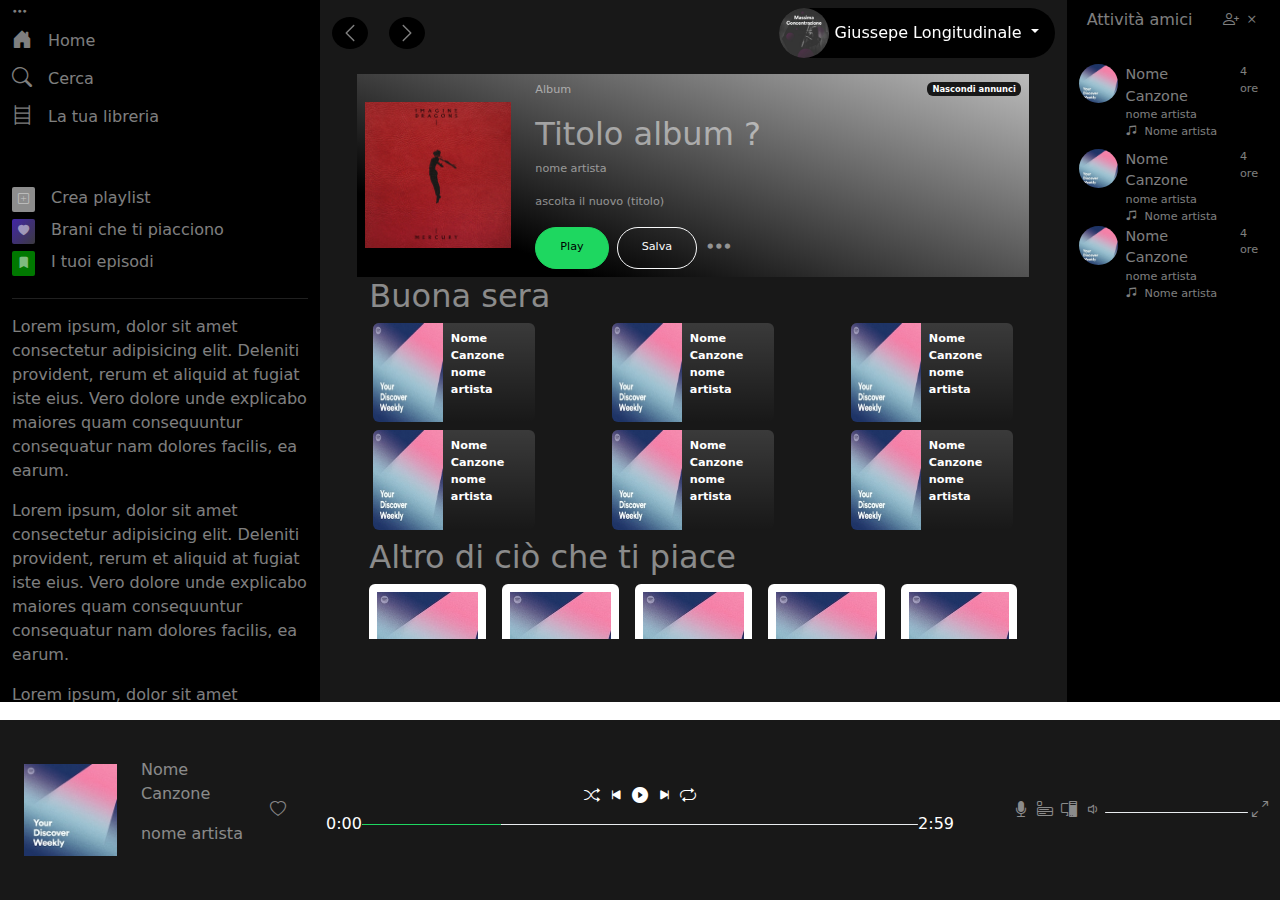
==== commit 1b0c640b: "patch" ====
--- a/index.html
+++ b/index.html
@@ -73,7 +73,7 @@
                                 </div>
                                 <ul class="navbar-nav">
                                     <li class="nav-item dropdown"> 
-                                        <a class="nav-link dropdown-toggle rounded-5 bg-black p-0 pe-3" href="#" role="button" data-bs-toggle="dropdown" aria-expanded="false">
+                                        <a class="nav-link dropdown-toggle rounded-5 bg-black text-white p-0 pe-3" href="#" role="button" data-bs-toggle="dropdown" aria-expanded="false">
                                             <img src="assets/imgs/main/image-3.jpg" alt="pfp" class="rounded-5" style="height: 50px; width: 50px;" >
                                             Giussepe Longitudinale
                                         </a>
@@ -456,41 +456,41 @@
                 </div>
 
                 <!-- -----------BOX AMICI-------------- -->
+                <div class="d-flex my-2">
+                    <div>
+                        <img src="assets/imgs/search/image-1.jpeg" class="img-fluid rounded-circle" width="40px">
+                    </div>
+                    <div class="flex-column px-2 fs-10">
+                        <p class="mb-0 fs-8">Nome Canzone</p>
+                        <p class="mb-0">nome artista</p>
+                        <i class="bi bi-music-note-beamed me-2"></i><span>Nome artista</span> 
+                    </div>
+                    <p class="fs-10">4 ore</p>
+                </div>
                 <div class="d-flex">
                     <div>
                         <img src="assets/imgs/search/image-1.jpeg" class="img-fluid rounded-circle" width="40px">
                     </div>
-                    <div class="flex-column p-2 fs-8">
-                        <p class="mb-0 fs-6">Nome Canzone</p>
+                    <div class="flex-column px-2 fs-10">
+                        <p class="mb-0 fs-8">Nome Canzone</p>
                         <p class="mb-0">nome artista</p>
                         <i class="bi bi-music-note-beamed me-2"></i><span>Nome artista</span> 
                     </div>
-                    <p class="fs-8">4 ore</p>
-                </div>
-
+                    <p class="fs-10">4 ore</p>
+                </div>
                 <div class="d-flex">
                     <div>
                         <img src="assets/imgs/search/image-1.jpeg" class="img-fluid rounded-circle" width="40px">
                     </div>
-                    <div class="flex-column p-2 fs-8">
-                        <p class="mb-0 fs-6">Nome Canzone</p>
+                    <div class="flex-column px-2 fs-10">
+                        <p class="mb-0 fs-8">Nome Canzone</p>
                         <p class="mb-0">nome artista</p>
                         <i class="bi bi-music-note-beamed me-2"></i><span>Nome artista</span> 
                     </div>
-                    <p class="fs-8">4 ore</p>
-                </div>
-
-                <div class="d-flex">
-                    <div>
-                        <img src="assets/imgs/search/image-1.jpeg" class="img-fluid rounded-circle" width="40px">
-                    </div>
-                    <div class="flex-column p-2 fs-8">
-                        <p class="mb-0 fs-6">Nome Canzone</p>
-                        <p class="mb-0">nome artista</p>
-                        <i class="bi bi-music-note-beamed me-2"></i><span>Nome artista</span> 
-                    </div>
-                    <p class="fs-8">4 ore</p>
-                </div>
+                    <p class="fs-10">4 ore</p>
+                </div>
+
+                
             </div>
         </div>
 
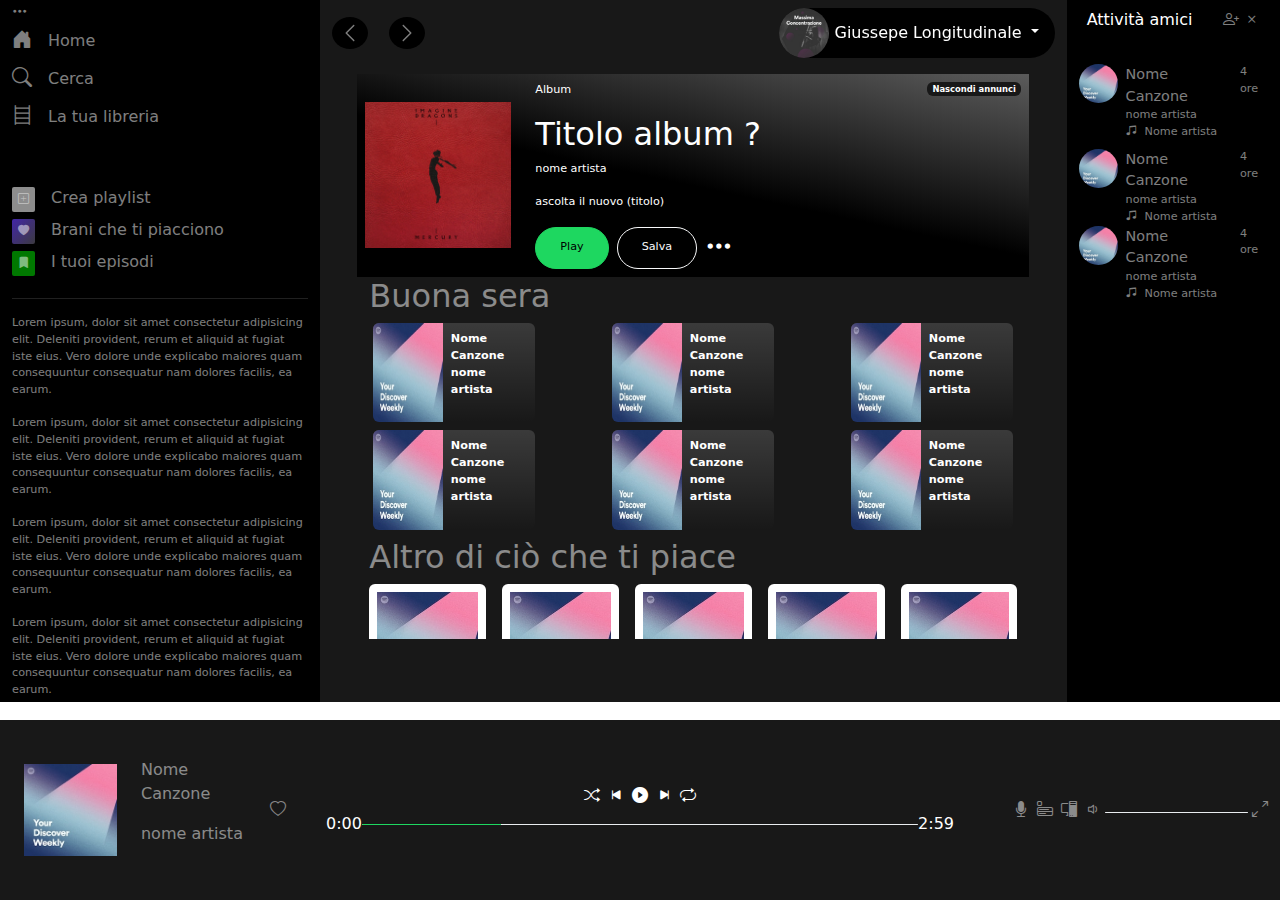
==== commit a8e592d8: "patch" ====
--- a/index.html
+++ b/index.html
@@ -39,7 +39,7 @@
                 
                 <hr>
 
-                <div class="overflow-y-scroll bg-black" style="height: 43vh">
+                <div class="overflow-y-scroll bg-black fs-10" style="height: 43vh">
                     <p>Lorem ipsum, dolor sit amet consectetur adipisicing elit. Deleniti provident, rerum et aliquid at fugiat iste eius. Vero dolore unde explicabo maiores quam consequuntur consequatur nam dolores facilis, ea earum.</p>
                     <p>Lorem ipsum, dolor sit amet consectetur adipisicing elit. Deleniti provident, rerum et aliquid at fugiat iste eius. Vero dolore unde explicabo maiores quam consequuntur consequatur nam dolores facilis, ea earum.</p>
                     <p>Lorem ipsum, dolor sit amet consectetur adipisicing elit. Deleniti provident, rerum et aliquid at fugiat iste eius. Vero dolore unde explicabo maiores quam consequuntur consequatur nam dolores facilis, ea earum.</p>
@@ -90,7 +90,7 @@
                         
 
                         <!-- ------------------------------------------- -->
-                        <div id="w-custom" class="container position-relative d-none d-lg-block custom mt-2 p-2 fs-10">
+                        <div id="w-custom" class="container position-relative d-none d-lg-block custom mt-2 p-2 fs-10 text-white">
                             <div class="row align-items-center">
                                 <div class="col-sm-3">
                                     <img src="assets/imgs/main/image-11.jpg" class="img-fluid">
@@ -448,7 +448,7 @@
                             <!-- ---------------TERZA COLONNA--------------- -->
             <div class="col-md-2 d-md-flex d-none flex-column bg-black text-white-50">
                 <div class="d-flex justify-content-between p-2">
-                    <p>Attività amici</p>
+                    <p class="text-white">Attività amici</p>
                     <div>
                         <i class="bi bi-person-plus"></i>
                         <i class="bi bi-x"></i>
--- a/assets/css/style.css
+++ b/assets/css/style.css
@@ -43,11 +43,30 @@
 
 .custom {
   background: rgb(185, 185, 185);
-  background: linear-gradient(200deg, rgb(185, 185, 185) 1%, rgb(0, 0, 0) 81%);
+  background: linear-gradient(192deg, rgba(91, 91, 91, 0.98) 1%, rgb(0, 0, 0) 53%);
 }
 
 #w-custom {
   width: 90%;
+}
+
+::-webkit-scrollbar {
+  width: 10px;
+}
+
+/* Track */
+::-webkit-scrollbar-track {
+  box-shadow: inset 0 0 5px transparent;
+}
+
+/* Handle */
+::-webkit-scrollbar-thumb {
+  background: #808080;
+}
+
+/* Handle on hover */
+::-webkit-scrollbar-thumb:hover {
+  background: #717171;
 }
 
 .progress.w-100 {
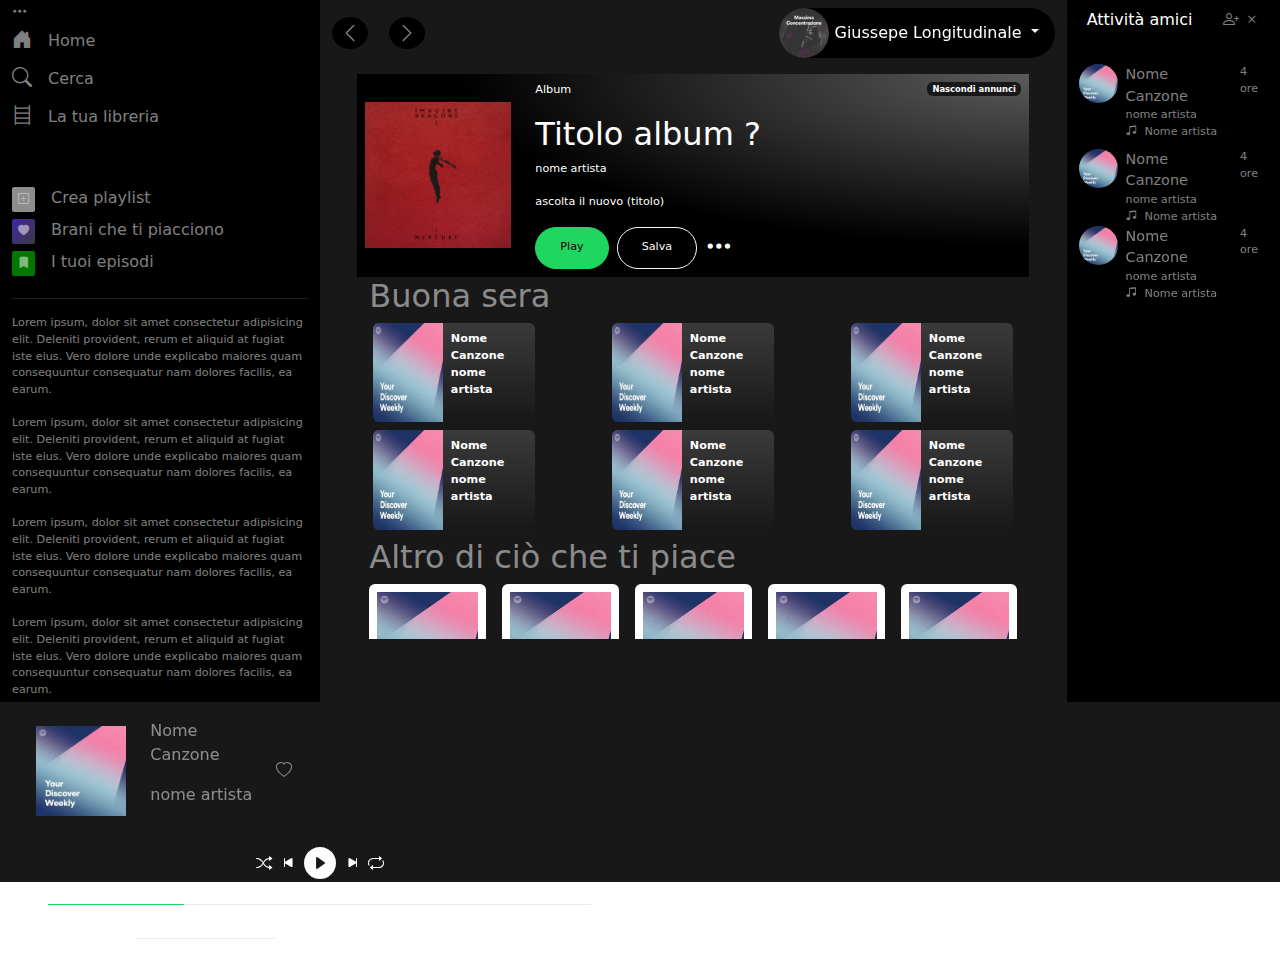
==== commit a5635206: "patch" ====
--- a/index.html
+++ b/index.html
@@ -495,7 +495,8 @@
         </div>
 
         <!-- -------------------PLAY BAR INFERIORE--------------------------- -->
-        <div class="row fixed-bottom align-items-center bg-dark text-white-50" style="height: 20vh;">
+       
+        <div class="row align-items-center bg-dark text-white-50 d-none d-sm-block" style="height: 20vh;">
             <div class="col-sm-3">
                 <div class="d-flex align-items-center p-2">
                         <div class="p-3">
@@ -513,7 +514,7 @@
                 <div class="text-white align-items-center d-flex justify-content-center">
                     <i class="bi bi-shuffle mx-1"></i>
                     <i class="bi bi-skip-start-fill mx-1"></i>
-                    <i class="bi bi-play-circle-fill mx-1"></i>
+                    <i class="bi bi-play-circle-fill mx-1 fs-2"></i>
                     <i class="bi bi-skip-end-fill mx-1"></i>
                     <i class="bi bi-repeat mx-1"></i>
                 </div>
@@ -548,6 +549,63 @@
             </div>
 
         </div>
+     
+        <!-- --------------------MENU CERCA MOBILE--------------------- -->
+        <div class="container text-white bg-dark d-block d-sm-none">
+            <h3>Cerca</h3>
+            <form class="position-relative">
+                <i class="bi bi-search fs-5 me-3 position-absolute top-50 start-0 translate-middle-y ps-2"></i>
+                <input class="form-control me-2 bg-secondary border-0" type="search" placeholder="Cosa vuoi ascoltare?" aria-label="Search" style="text-indent: 25px;">
+            </form>
+            <h4 class="text-center">Sfoglia tutto</h4>
+            <div class="row g-2">
+                <!-- ------------CARD CATEGORIA-------------- -->
+                <div class="col-6">
+                    <div class="bg-primary rounded fw-bold p-2">
+                        <p>Categoria</p>
+                    </div>
+                </div>
+                <div class="col-6">
+                    <div class="bg-primary rounded fw-bold p-2">
+                        <p>Categoria</p>
+                    </div>
+                </div>
+                <div class="col-6">
+                    <div class="bg-primary rounded fw-bold p-2">
+                        <p>Categoria</p>
+                    </div>
+                </div>
+                <div class="col-6">
+                    <div class="bg-primary rounded fw-bold p-2">
+                        <p>Categoria</p>
+                    </div>
+                </div>
+            </div>
+
+            <!-- <div class="d-flex justify-content-end"> -->
+            <div class="row fs-4">
+                <div class="col-6 offset-2">
+                    <p>Titolo canzone</p>
+                </div>
+         
+                <div class="col-4">
+                    <div class="d-flex justify-content-end">
+
+                        <div>
+                           <i class="bi bi-pc-display"></i>  
+                        </div>
+                        
+                        <div>
+                           <i class="bi bi-suit-heart"></i> 
+                        </div>
+                        
+                        <div>
+                           <i class="bi bi-play-fill"></i> 
+                        </div>
+                        
+                    </div>
+                </div>   
+             </div>
 
     </div>
 
--- a/assets/css/style.css
+++ b/assets/css/style.css
@@ -43,7 +43,7 @@
 
 .custom {
   background: rgb(185, 185, 185);
-  background: linear-gradient(192deg, rgba(91, 91, 91, 0.98) 1%, rgb(0, 0, 0) 53%);
+  background: radial-gradient(ellipse at top right, rgba(91, 91, 91, 0.98) 1%, rgb(0, 0, 0) 60%);
 }
 
 #w-custom {
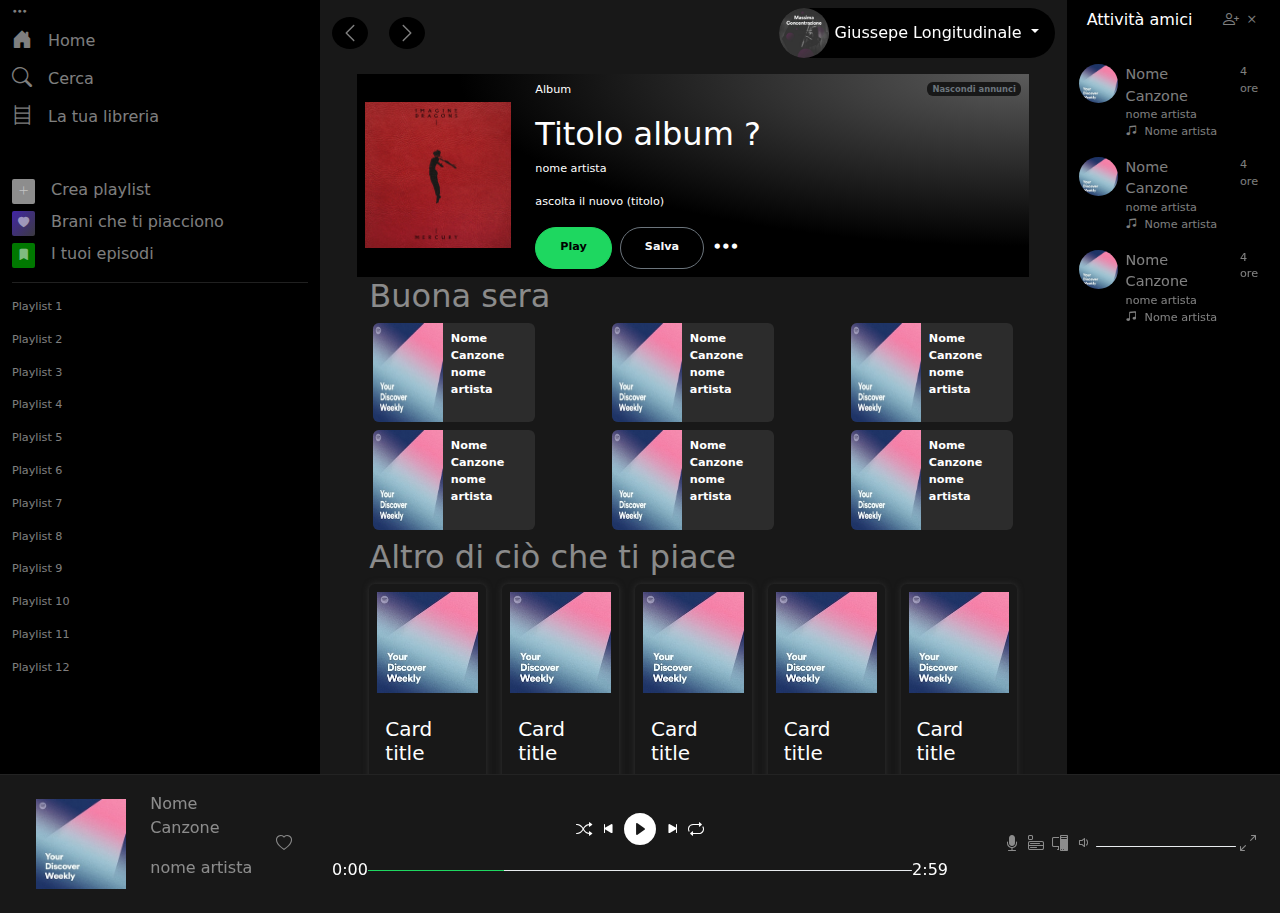
==== commit eb939f57: "patch" ====
--- a/index.html
+++ b/index.html
@@ -10,7 +10,7 @@
 <body>
     <div class="container-fluid">
         <div class="row">
-            <div class="col-sm-3 d-flex flex-column bg-black text-white-50">
+            <div class="col-sm-3 d-flex flex-column bg-black text-white-50 d-none d-sm-block">
                 <i class="bi bi-three-dots"></i>
 
                 <div class="mb-5">
@@ -27,7 +27,7 @@
 
                 <div>
                     <div class="mb-2">
-                        <a><i class="bi bi-plus-square fs-10 me-3 plus"></i>Crea playlist</a>
+                        <a><i class="bi bi-plus-lg fs-10 me-3 plus playlist"></i>Crea playlist</a>
                     </div>
                     <div class="mb-2">
                         <a><i class="bi bi-heart-fill fs-10 me-3 heart"></i>Brani che ti piacciono</a>
@@ -39,13 +39,21 @@
                 
                 <hr>
 
-                <div class="overflow-y-scroll bg-black fs-10" style="height: 43vh">
-                    <p>Lorem ipsum, dolor sit amet consectetur adipisicing elit. Deleniti provident, rerum et aliquid at fugiat iste eius. Vero dolore unde explicabo maiores quam consequuntur consequatur nam dolores facilis, ea earum.</p>
-                    <p>Lorem ipsum, dolor sit amet consectetur adipisicing elit. Deleniti provident, rerum et aliquid at fugiat iste eius. Vero dolore unde explicabo maiores quam consequuntur consequatur nam dolores facilis, ea earum.</p>
-                    <p>Lorem ipsum, dolor sit amet consectetur adipisicing elit. Deleniti provident, rerum et aliquid at fugiat iste eius. Vero dolore unde explicabo maiores quam consequuntur consequatur nam dolores facilis, ea earum.</p>
-                    <p>Lorem ipsum, dolor sit amet consectetur adipisicing elit. Deleniti provident, rerum et aliquid at fugiat iste eius. Vero dolore unde explicabo maiores quam consequuntur consequatur nam dolores facilis, ea earum.</p>
-                    <p>Lorem ipsum, dolor sit amet consectetur adipisicing elit. Deleniti provident, rerum et aliquid at fugiat iste eius. Vero dolore unde explicabo maiores quam consequuntur consequatur nam dolores facilis, ea earum.</p>
-                    <p>Lorem ipsum, dolor sit amet consectetur adipisicing elit. Deleniti provident, rerum et aliquid at fugiat iste eius. Vero dolore unde explicabo maiores quam consequuntur consequatur nam dolores facilis, ea earum.</p>
+                <div class="overflow-y-scroll bg-black fs-10 appendino" style="height: 43vh">
+                    <p>Playlist 1</p>
+                    <p>Playlist 2</p>
+                    <p>Playlist 3</p>
+                    <p>Playlist 4</p>
+                    <p>Playlist 5</p>
+                    <p>Playlist 6</p>
+                    <p>Playlist 7</p>
+                    <p>Playlist 8</p>
+                    <p>Playlist 9</p>
+                    <p>Playlist 10</p>
+                    <p>Playlist 11</p>
+                    <p>Playlist 12</p>
+                    <p>Playlist 13</p>
+                    <p>Playlist 14</p>
                 </div>
             </div>
 
@@ -58,14 +66,11 @@
                     <!-- -------------------COLONNA CENTRALE--------------------------------- -->
                         
             <div class="col-sm-9 col-md-7 bg-dark text-white-50 p-0">
-
-
-                <!-- ----------------------NAV BAR CENTRALE--------------------------- -->
                 
                             <!-- ------------------------CORPO CENTRALE--------------------------- -->
             
-                    <div class="overflow-y-scroll bg-dark position-relative" style="height: 71vh;">
-                        <nav class="navbar navbar-expand-lg bg-transparent position-sticky top-0 z-1">
+                    <div class="overflow-y-scroll bg-dark position-relative" style="height: 86svh;">
+                        <nav class="navbar navbar-expand-lg bg-transparent position-sticky top-0 z-1 d-none d-sm-block">
                             <div class="container-fluid">
                                 <div>
                                     <a class="navbar-brand" href="#"><i class="bi bi-chevron-left text-white-50 bg-black rounded-circle px-2 py-1"></i></a>
@@ -101,26 +106,20 @@
                                     <p>nome artista</p>
                                     <p>ascolta il nuovo (titolo)</p>
                                     <div class="d-flex">
-                                        <button type="button" class="btn btn-success text-black rounded-5 px-4 d-flex align-items-center"><span class="fs-10">Play</span></button>
-                                        <button type="button" class="btn btn-outline-light rounded-5 px-4 ms-2 d-flex align-items-center"><span class="fs-10">Salva</span></button>
+                                        <button type="button" class="btn fw-bold btn-success text-black rounded-5 px-4 d-flex align-items-center"><span class="fs-10">Play</span></button>
+                                        <button type="button" class="btn fw-bold text-light btn-outline-secondary rounded-5 px-4 ms-2 d-flex align-items-center"><span class="fs-10">Salva</span></button>
                                         <i class="bi bi-three-dots ms-2 fs-3 white-50"></i>
                                     </div>
-                                    
-                                    
                                 </div>
-                         
-                                    <!-- <button type="button" class="btn btn-outline-primary w-100"><span class="fs-8 ">Nascondi annunci</span></button> -->
-                                    
-
                             </div>
-                            <span class="badge badge-pill position-absolute top-0 end-0 mt-2 me-2 bg-dark">Nascondi annunci</span>
+                            <span class="badge badge-pill position-absolute top-0 end-0 mt-2 me-2 bg-dark text-secondary">Nascondi annunci</span>
                         </div>
 
                         <div class="container pb-5" id="w-custom">
                            
                                 <h2>Buona sera</h2>
                                 <div class="d-flex flex-wrap justify-content-between">
-                                                    <!-- --------------CARD BRANI-------------------- -->
+                                                    
                                 
                                         
                                         <!-- <div class="col-6 col-sm-4 mx-1">
@@ -135,7 +134,7 @@
                                         </div> -->
 
                                         <div class="col-5 col-sm-4 col-md-4 mx-1 col-lg-3 mb-2">
-                                            <div class="d-flex flex-grow-1 w-100 h-100 align-items-center bg-dark bg-gradient rounded-2">
+                                            <div class="d-flex flex-grow-1 w-100 h-100 align-items-center bg-2c rounded-2">
                                                 <div class="flex-grow-1 w-100 h-100">
                                                     <img src="assets/imgs/search/image-1.jpeg" class="img-fluid rounded-start w-100 h-100">
                                                 </div>
@@ -145,7 +144,7 @@
                                             </div>
                                         </div>
                                         <div class="col-5 col-sm-4 col-md-4 mx-1 col-lg-3 mb-2">
-                                            <div class="d-flex flex-grow-1 w-100 h-100 align-items-center bg-dark bg-gradient rounded-2">
+                                            <div class="d-flex flex-grow-1 w-100 h-100 align-items-center bg-2c rounded-2">
                                                 <div class="flex-grow-1 w-100 h-100">
                                                     <img src="assets/imgs/search/image-1.jpeg" class="img-fluid rounded-start w-100 h-100">
                                                 </div>
@@ -155,7 +154,7 @@
                                             </div>
                                         </div>
                                         <div class="col-5 col-sm-4 col-md-4 mx-1 col-lg-3 mb-2">
-                                            <div class="d-flex flex-grow-1 w-100 h-100 align-items-center bg-dark bg-gradient rounded-2">
+                                            <div class="d-flex flex-grow-1 w-100 h-100 align-items-center bg-2c rounded-2">
                                                 <div class="flex-grow-1 w-100 h-100">
                                                     <img src="assets/imgs/search/image-1.jpeg" class="img-fluid rounded-start w-100 h-100">
                                                 </div>
@@ -165,7 +164,7 @@
                                             </div>
                                         </div>
                                         <div class="col-5 col-sm-4 col-md-4 mx-1 col-lg-3 mb-2">
-                                            <div class="d-flex flex-grow-1 w-100 h-100 align-items-center bg-dark bg-gradient rounded-2">
+                                            <div class="d-flex flex-grow-1 w-100 h-100 align-items-center bg-2c rounded-2">
                                                 <div class="flex-grow-1 w-100 h-100">
                                                     <img src="assets/imgs/search/image-1.jpeg" class="img-fluid rounded-start w-100 h-100">
                                                 </div>
@@ -175,7 +174,7 @@
                                             </div>
                                         </div>
                                         <div class="col-5 col-sm-4 col-md-4 mx-1 col-lg-3 mb-2">
-                                            <div class="d-flex flex-grow-1 w-100 h-100 align-items-center bg-dark bg-gradient rounded-2">
+                                            <div class="d-flex flex-grow-1 w-100 h-100 align-items-center bg-2c rounded-2">
                                                 <div class="flex-grow-1 w-100 h-100">
                                                     <img src="assets/imgs/search/image-1.jpeg" class="img-fluid rounded-start w-100 h-100">
                                                 </div>
@@ -185,7 +184,7 @@
                                             </div>
                                         </div>
                                         <div class="col-5 col-sm-4 col-md-4 mx-1 col-lg-3 mb-2">
-                                            <div class="d-flex flex-grow-1 w-100 h-100 align-items-center bg-dark bg-gradient rounded-2">
+                                            <div class="d-flex flex-grow-1 w-100 h-100 align-items-center bg-2c rounded-2">
                                                 <div class="flex-grow-1 w-100 h-100">
                                                     <img src="assets/imgs/search/image-1.jpeg" class="img-fluid rounded-start w-100 h-100">
                                                 </div>
@@ -194,38 +193,7 @@
                                                 </div>
                                             </div>
                                         </div>
-                                        
-
-                                        <!-- <div class="col-6 col-sm-4 mx-1">
-                                            <div class="row bg-dark bg-gradient rounded-2">
-                                                <div class="col-sm-4 p-0">
-                                                    <img src="assets/imgs/search/image-1.jpeg" class="img-fluid rounded-start h-100">
-                                                </div>
-                                                <div class="col-sm-8 p-2 fs-10 fw-bold text-white">
-                                                    <p>Nome Canzone nome artista</p>
-                                                </div>
-                                            </div>-->
                                 </div>
-                                        
-
-                                 
-              
-
-                                <!-- <div class="card mb-3" style="max-width: 540px;">
-                                    <div class="row g-0">
-                                      <div class="col-md-4">
-                                        <img src="assets/imgs/search/image-1.jpeg" class="img-fluid rounded-start" alt="...">
-                                      </div>
-                                      <div class="col-md-8">
-                                        <div class="card-body">
-                                          <h5 class="card-title">Card title</h5>
-                                          <p class="card-text">This is a wider card with supporting text below as a natural lead-in to additional content. This content is a little bit longer.</p>
-                                          <p class="card-text"><small class="text-muted">Last updated 3 mins ago</small></p>
-                                        </div>
-                                      </div>
-                                    </div>
-                                  </div> -->
-                            <!-- </div> -->
                                 <!-- ---------------CARD ALBUM---------------- -->
                             <h2>Altro di ciò che ti piace</h2>
                             <div class="d-flex flex-wrap justify-content-around">
@@ -233,7 +201,7 @@
                                 <div class="row row-cols-1 row-cols-sm-2 row-cols-md-3 row-cols-lg-5 g-3">
                                     
                                     <div class="col">
-                                        <div class="card border-0">
+                                        <div class="card border-0 custom-shadow text-white bg-dark">
                                             <div class="d-flex flex-sm-column">
                                                 <div>
                                                     <img src="assets/imgs/search/image-1.jpeg" class="card-img-top p-2" alt="...">
@@ -262,7 +230,7 @@
                                         </div>
                                     </div>
                                     <div class="col">
-                                        <div class="card border-0">
+                                        <div class="card border-0 custom-shadow text-white bg-dark">
                                             <div class="d-flex flex-sm-column">
                                                 <div>
                                                     <img src="assets/imgs/search/image-1.jpeg" class="card-img-top p-2" alt="...">
@@ -291,7 +259,7 @@
                                         </div>
                                     </div>
                                     <div class="col">
-                                        <div class="card border-0">
+                                        <div class="card border-0 custom-shadow text-white bg-dark">
                                             <div class="d-flex flex-sm-column">
                                                 <div>
                                                     <img src="assets/imgs/search/image-1.jpeg" class="card-img-top p-2" alt="...">
@@ -320,7 +288,7 @@
                                         </div>
                                     </div>
                                     <div class="col">
-                                        <div class="card border-0">
+                                        <div class="card border-0 custom-shadow text-white bg-dark">
                                             <div class="d-flex flex-sm-column">
                                                 <div>
                                                     <img src="assets/imgs/search/image-1.jpeg" class="card-img-top p-2" alt="...">
@@ -349,7 +317,7 @@
                                         </div>
                                     </div>
                                     <div class="col">
-                                        <div class="card border-0">
+                                        <div class="card border-0 custom-shadow text-white bg-dark">
                                             <div class="d-flex flex-sm-column">
                                                 <div>
                                                     <img src="assets/imgs/search/image-1.jpeg" class="card-img-top p-2" alt="...">
@@ -378,7 +346,7 @@
                                         </div>
                                     </div>
                                     <div class="col">
-                                        <div class="card border-0">
+                                        <div class="card border-0 custom-shadow text-white bg-dark">
                                             <div class="d-flex flex-sm-column">
                                                 <div>
                                                     <img src="assets/imgs/search/image-1.jpeg" class="card-img-top p-2" alt="...">
@@ -406,35 +374,9 @@
 
                                         </div>
                                     </div>
-                                    <div class="col">
-                                        <div class="card border-0">
-                                            <div class="d-flex flex-sm-column">
-                                                <div>
-                                                    <img src="assets/imgs/search/image-1.jpeg" class="card-img-top p-2" alt="...">
-                                                </div>
-                                                <div class="card-body">
-                                                    <h5 class="card-title">Card title</h5>
-                                                    <p class="card-text">Descrizione</p>
-                                                </div>
-                                            </div>
-                                            <div class="d-flex align-items-center justify-content-between d-sm-none fs-2 p-3">
-                                                <div>
-                                                    <i class="bi bi-suit-heart-fill"></i>
-                                                
-                                                    <i class="bi bi-three-dots-vertical"></i>
-                                                </div>
-                                                <div class="d-flex align-items-center">
-                                                    <div>
-                                                       <p class="fs-9 m-auto p-2">16 brani</p> 
-                                                    </div>
-                                                    <div>
-                                                       <button type="button" class="btn btn-light rounded-circle bg-black"><i class="bi fs-2 bi-play-fill text-white"></i></button> 
-                                                    </div>
-                                                </div>
-                                            </div>
-
-                                        </div>
-                                    </div>
+                                    
+                                    
+                                    
                                     
 
                                 </div>
@@ -467,7 +409,7 @@
                     </div>
                     <p class="fs-10">4 ore</p>
                 </div>
-                <div class="d-flex">
+                <div class="d-flex my-2">
                     <div>
                         <img src="assets/imgs/search/image-1.jpeg" class="img-fluid rounded-circle" width="40px">
                     </div>
@@ -478,7 +420,7 @@
                     </div>
                     <p class="fs-10">4 ore</p>
                 </div>
-                <div class="d-flex">
+                <div class="d-flex my-2">
                     <div>
                         <img src="assets/imgs/search/image-1.jpeg" class="img-fluid rounded-circle" width="40px">
                     </div>
@@ -489,14 +431,13 @@
                     </div>
                     <p class="fs-10">4 ore</p>
                 </div>
-
-                
             </div>
         </div>
 
         <!-- -------------------PLAY BAR INFERIORE--------------------------- -->
        
-        <div class="row align-items-center bg-dark text-white-50 d-none d-sm-block" style="height: 20vh;">
+        <div class="d-none d-sm-block">
+            <div class="row align-items-center bg-dark text-white-50" style="border-top: 0.5px solid #232323;">
             <div class="col-sm-3">
                 <div class="d-flex align-items-center p-2">
                         <div class="p-3">
@@ -526,8 +467,6 @@
                     </div>
                     <div class="mr-2">2:59</div>
                 </div>
-
-                
             </div>
 
             <div class="col-sm-3">
@@ -536,7 +475,7 @@
                     <i class="bi bi-menu-app mx-1"></i>
                     <i class="bi bi-pc-display mx-1"></i>
                     <i class="bi bi-volume-down mx-1"></i>
-                    <!-- barra -->
+  
                     <div class="progress-block mt-1 text-white d-flex justify-content-between align-items-center w-50">
 
                         <div class="progress w-100">
@@ -548,7 +487,10 @@
                 </div>
             </div>
 
+            </div>
         </div>
+        
+        
      
         <!-- --------------------MENU CERCA MOBILE--------------------- -->
         <div class="container text-white bg-dark d-block d-sm-none">
@@ -558,8 +500,7 @@
                 <input class="form-control me-2 bg-secondary border-0" type="search" placeholder="Cosa vuoi ascoltare?" aria-label="Search" style="text-indent: 25px;">
             </form>
             <h4 class="text-center">Sfoglia tutto</h4>
-            <div class="row g-2">
-                <!-- ------------CARD CATEGORIA-------------- -->
+            <div class="row g-2" style="padding-bottom: 150px;">
                 <div class="col-6">
                     <div class="bg-primary rounded fw-bold p-2">
                         <p>Categoria</p>
@@ -582,31 +523,43 @@
                 </div>
             </div>
 
-            <!-- <div class="d-flex justify-content-end"> -->
-            <div class="row fs-4">
-                <div class="col-6 offset-2">
-                    <p>Titolo canzone</p>
-                </div>
-         
-                <div class="col-4">
-                    <div class="d-flex justify-content-end">
-
-                        <div>
-                           <i class="bi bi-pc-display"></i>  
+           <div class="fixed-bottom">
+                <div class="row fs-4 bg-2c rounded p-2">
+                    <div class="col-6 offset-2">
+                        <p class="m-auto">Titolo canzone</p>
+                    </div>
+                    <div class="col-4 m-auto">
+                        <div class="d-flex justify-content-end">
+
+                            <div>
+                            <i class="bi bi-pc-display p-2"></i>  
+                            </div>
+                            
+                            <div>
+                            <i class="bi bi-suit-heart p-2"></i> 
+                            </div>
+                            
+                            <div>
+                            <i class="bi bi-play-fill p-2"></i> 
+                            </div>
                         </div>
-                        
-                        <div>
-                           <i class="bi bi-suit-heart"></i> 
-                        </div>
-                        
-                        <div>
-                           <i class="bi bi-play-fill"></i> 
-                        </div>
-                        
-                    </div>
-                </div>   
-             </div>
-
+                    </div>
+                </div>
+
+                <div class="d-block d-sm-none">
+                    <div class="d-flex justify-content-evenly position-sticky bottom-0 z-0 text-white p-2 fs-4 mobile-shadow">
+                        <a><i class="bi bi-house-door-fill d-block text-center"></i>Home</a>
+                        <a><i class="bi bi-search d-block text-center"></i>Cerca</a>
+                        <a><i class="bi bi-bookshelf d-block text-center"></i>La tua libreria</a>
+                    </div>
+                </div>
+            </div>
+
+        </div>
+         <!-- ------------------------------------------- -->
+       
+        
+    
     </div>
 
     <script src="../bootstrap-5.3.2/dist/js/bootstrap.bundle.min.js"></script>
--- a/assets/css/style.css
+++ b/assets/css/style.css
@@ -48,6 +48,18 @@
 
 #w-custom {
   width: 90%;
+}
+
+.custom-shadow {
+  box-shadow: 0px 0px 6px 0px #303030;
+}
+
+.bg-2c {
+  background-color: #2c2c2c;
+}
+
+.mobile-shadow {
+  background: linear-gradient(180deg, rgba(0, 0, 0, 0.6) 0%, rgb(0, 0, 0) 76%);
 }
 
 ::-webkit-scrollbar {
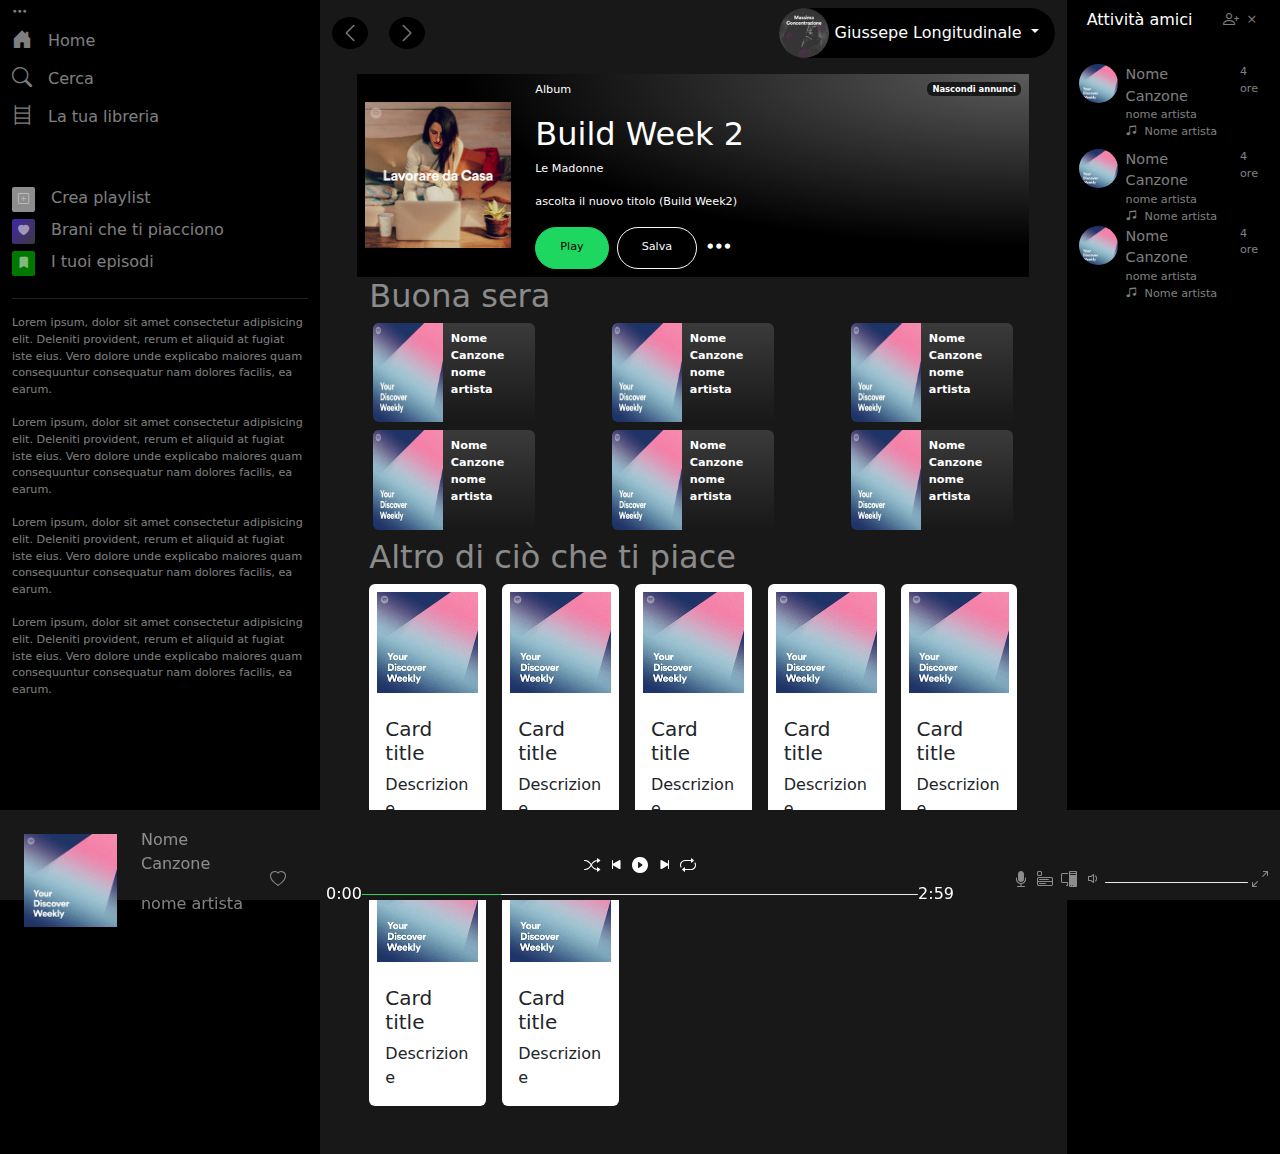
==== commit 52c65167: "push finale" ====
--- a/index.html
+++ b/index.html
@@ -10,7 +10,7 @@
 <body>
     <div class="container-fluid">
         <div class="row">
-            <div class="col-sm-3 d-flex flex-column bg-black text-white-50 d-none d-sm-block">
+            <div class="col-sm-3 d-flex flex-column bg-black text-white-50">
                 <i class="bi bi-three-dots"></i>
 
                 <div class="mb-5">
@@ -27,7 +27,7 @@
 
                 <div>
                     <div class="mb-2">
-                        <a><i class="bi bi-plus-lg fs-10 me-3 plus playlist"></i>Crea playlist</a>
+                        <a><i class="bi bi-plus-square fs-10 me-3 plus"></i>Crea playlist</a>
                     </div>
                     <div class="mb-2">
                         <a><i class="bi bi-heart-fill fs-10 me-3 heart"></i>Brani che ti piacciono</a>
@@ -39,21 +39,13 @@
                 
                 <hr>
 
-                <div class="overflow-y-scroll bg-black fs-10 appendino" style="height: 43vh">
-                    <p>Playlist 1</p>
-                    <p>Playlist 2</p>
-                    <p>Playlist 3</p>
-                    <p>Playlist 4</p>
-                    <p>Playlist 5</p>
-                    <p>Playlist 6</p>
-                    <p>Playlist 7</p>
-                    <p>Playlist 8</p>
-                    <p>Playlist 9</p>
-                    <p>Playlist 10</p>
-                    <p>Playlist 11</p>
-                    <p>Playlist 12</p>
-                    <p>Playlist 13</p>
-                    <p>Playlist 14</p>
+                <div class="overflow-y-scroll bg-black fs-10" style="height: 43vh">
+                    <p>Lorem ipsum, dolor sit amet consectetur adipisicing elit. Deleniti provident, rerum et aliquid at fugiat iste eius. Vero dolore unde explicabo maiores quam consequuntur consequatur nam dolores facilis, ea earum.</p>
+                    <p>Lorem ipsum, dolor sit amet consectetur adipisicing elit. Deleniti provident, rerum et aliquid at fugiat iste eius. Vero dolore unde explicabo maiores quam consequuntur consequatur nam dolores facilis, ea earum.</p>
+                    <p>Lorem ipsum, dolor sit amet consectetur adipisicing elit. Deleniti provident, rerum et aliquid at fugiat iste eius. Vero dolore unde explicabo maiores quam consequuntur consequatur nam dolores facilis, ea earum.</p>
+                    <p>Lorem ipsum, dolor sit amet consectetur adipisicing elit. Deleniti provident, rerum et aliquid at fugiat iste eius. Vero dolore unde explicabo maiores quam consequuntur consequatur nam dolores facilis, ea earum.</p>
+                    <p>Lorem ipsum, dolor sit amet consectetur adipisicing elit. Deleniti provident, rerum et aliquid at fugiat iste eius. Vero dolore unde explicabo maiores quam consequuntur consequatur nam dolores facilis, ea earum.</p>
+                    <p>Lorem ipsum, dolor sit amet consectetur adipisicing elit. Deleniti provident, rerum et aliquid at fugiat iste eius. Vero dolore unde explicabo maiores quam consequuntur consequatur nam dolores facilis, ea earum.</p>
                 </div>
             </div>
 
@@ -66,11 +58,14 @@
                     <!-- -------------------COLONNA CENTRALE--------------------------------- -->
                         
             <div class="col-sm-9 col-md-7 bg-dark text-white-50 p-0">
+
+
+                <!-- ----------------------NAV BAR CENTRALE--------------------------- -->
                 
                             <!-- ------------------------CORPO CENTRALE--------------------------- -->
             
-                    <div class="overflow-y-scroll bg-dark position-relative" style="height: 86svh;">
-                        <nav class="navbar navbar-expand-lg bg-transparent position-sticky top-0 z-1 d-none d-sm-block">
+                    <div class="overflow-y-scroll bg-dark position-relative" style="height: vh;">
+                        <nav class="navbar navbar-expand-lg bg-transparent position-sticky top-0 z-1">
                             <div class="container-fluid">
                                 <div>
                                     <a class="navbar-brand" href="#"><i class="bi bi-chevron-left text-white-50 bg-black rounded-circle px-2 py-1"></i></a>
@@ -98,28 +93,34 @@
                         <div id="w-custom" class="container position-relative d-none d-lg-block custom mt-2 p-2 fs-10 text-white">
                             <div class="row align-items-center">
                                 <div class="col-sm-3">
-                                    <img src="assets/imgs/main/image-11.jpg" class="img-fluid">
+                                    <img src="assets/imgs/main/image-16.jpg" class="img-fluid">
                                 </div>
                                 <div class="col-sm-9">
                                     <p>Album</p>
-                                    <h2>Titolo album ?</h2>
-                                    <p>nome artista</p>
-                                    <p>ascolta il nuovo (titolo)</p>
+                                    <h2>Build Week 2</h2>
+                                    <p>Le Madonne</p>
+                                    <p>ascolta il nuovo titolo (Build Week2)</p>
                                     <div class="d-flex">
-                                        <button type="button" class="btn fw-bold btn-success text-black rounded-5 px-4 d-flex align-items-center"><span class="fs-10">Play</span></button>
-                                        <button type="button" class="btn fw-bold text-light btn-outline-secondary rounded-5 px-4 ms-2 d-flex align-items-center"><span class="fs-10">Salva</span></button>
+                                        <button type="button" class="btn btn-success text-black rounded-5 px-4 d-flex align-items-center"><span class="fs-10">Play</span></button>
+                                        <button type="button" class="btn btn-outline-light rounded-5 px-4 ms-2 d-flex align-items-center"><span class="fs-10">Salva</span></button>
                                         <i class="bi bi-three-dots ms-2 fs-3 white-50"></i>
                                     </div>
+                                    
+                                    
                                 </div>
+                         
+                                    <!-- <button type="button" class="btn btn-outline-primary w-100"><span class="fs-8 ">Nascondi annunci</span></button> -->
+                                    
+
                             </div>
-                            <span class="badge badge-pill position-absolute top-0 end-0 mt-2 me-2 bg-dark text-secondary">Nascondi annunci</span>
+                            <span class="badge badge-pill position-absolute top-0 end-0 mt-2 me-2 bg-dark">Nascondi annunci</span>
                         </div>
 
                         <div class="container pb-5" id="w-custom">
                            
                                 <h2>Buona sera</h2>
                                 <div class="d-flex flex-wrap justify-content-between">
-                                                    
+                                                    <!-- --------------CARD BRANI-------------------- -->
                                 
                                         
                                         <!-- <div class="col-6 col-sm-4 mx-1">
@@ -134,7 +135,7 @@
                                         </div> -->
 
                                         <div class="col-5 col-sm-4 col-md-4 mx-1 col-lg-3 mb-2">
-                                            <div class="d-flex flex-grow-1 w-100 h-100 align-items-center bg-2c rounded-2">
+                                            <div class="d-flex flex-grow-1 w-100 h-100 align-items-center bg-dark bg-gradient rounded-2">
                                                 <div class="flex-grow-1 w-100 h-100">
                                                     <img src="assets/imgs/search/image-1.jpeg" class="img-fluid rounded-start w-100 h-100">
                                                 </div>
@@ -144,7 +145,7 @@
                                             </div>
                                         </div>
                                         <div class="col-5 col-sm-4 col-md-4 mx-1 col-lg-3 mb-2">
-                                            <div class="d-flex flex-grow-1 w-100 h-100 align-items-center bg-2c rounded-2">
+                                            <div class="d-flex flex-grow-1 w-100 h-100 align-items-center bg-dark bg-gradient rounded-2">
                                                 <div class="flex-grow-1 w-100 h-100">
                                                     <img src="assets/imgs/search/image-1.jpeg" class="img-fluid rounded-start w-100 h-100">
                                                 </div>
@@ -154,7 +155,7 @@
                                             </div>
                                         </div>
                                         <div class="col-5 col-sm-4 col-md-4 mx-1 col-lg-3 mb-2">
-                                            <div class="d-flex flex-grow-1 w-100 h-100 align-items-center bg-2c rounded-2">
+                                            <div class="d-flex flex-grow-1 w-100 h-100 align-items-center bg-dark bg-gradient rounded-2">
                                                 <div class="flex-grow-1 w-100 h-100">
                                                     <img src="assets/imgs/search/image-1.jpeg" class="img-fluid rounded-start w-100 h-100">
                                                 </div>
@@ -164,7 +165,7 @@
                                             </div>
                                         </div>
                                         <div class="col-5 col-sm-4 col-md-4 mx-1 col-lg-3 mb-2">
-                                            <div class="d-flex flex-grow-1 w-100 h-100 align-items-center bg-2c rounded-2">
+                                            <div class="d-flex flex-grow-1 w-100 h-100 align-items-center bg-dark bg-gradient rounded-2">
                                                 <div class="flex-grow-1 w-100 h-100">
                                                     <img src="assets/imgs/search/image-1.jpeg" class="img-fluid rounded-start w-100 h-100">
                                                 </div>
@@ -174,7 +175,7 @@
                                             </div>
                                         </div>
                                         <div class="col-5 col-sm-4 col-md-4 mx-1 col-lg-3 mb-2">
-                                            <div class="d-flex flex-grow-1 w-100 h-100 align-items-center bg-2c rounded-2">
+                                            <div class="d-flex flex-grow-1 w-100 h-100 align-items-center bg-dark bg-gradient rounded-2">
                                                 <div class="flex-grow-1 w-100 h-100">
                                                     <img src="assets/imgs/search/image-1.jpeg" class="img-fluid rounded-start w-100 h-100">
                                                 </div>
@@ -184,7 +185,7 @@
                                             </div>
                                         </div>
                                         <div class="col-5 col-sm-4 col-md-4 mx-1 col-lg-3 mb-2">
-                                            <div class="d-flex flex-grow-1 w-100 h-100 align-items-center bg-2c rounded-2">
+                                            <div class="d-flex flex-grow-1 w-100 h-100 align-items-center bg-dark bg-gradient rounded-2">
                                                 <div class="flex-grow-1 w-100 h-100">
                                                     <img src="assets/imgs/search/image-1.jpeg" class="img-fluid rounded-start w-100 h-100">
                                                 </div>
@@ -193,7 +194,38 @@
                                                 </div>
                                             </div>
                                         </div>
+                                        
+
+                                        <!-- <div class="col-6 col-sm-4 mx-1">
+                                            <div class="row bg-dark bg-gradient rounded-2">
+                                                <div class="col-sm-4 p-0">
+                                                    <img src="assets/imgs/search/image-1.jpeg" class="img-fluid rounded-start h-100">
+                                                </div>
+                                                <div class="col-sm-8 p-2 fs-10 fw-bold text-white">
+                                                    <p>Nome Canzone nome artista</p>
+                                                </div>
+                                            </div>-->
                                 </div>
+                                        
+
+                                 
+              
+
+                                <!-- <div class="card mb-3" style="max-width: 540px;">
+                                    <div class="row g-0">
+                                      <div class="col-md-4">
+                                        <img src="assets/imgs/search/image-1.jpeg" class="img-fluid rounded-start" alt="...">
+                                      </div>
+                                      <div class="col-md-8">
+                                        <div class="card-body">
+                                          <h5 class="card-title">Card title</h5>
+                                          <p class="card-text">This is a wider card with supporting text below as a natural lead-in to additional content. This content is a little bit longer.</p>
+                                          <p class="card-text"><small class="text-muted">Last updated 3 mins ago</small></p>
+                                        </div>
+                                      </div>
+                                    </div>
+                                  </div> -->
+                            <!-- </div> -->
                                 <!-- ---------------CARD ALBUM---------------- -->
                             <h2>Altro di ciò che ti piace</h2>
                             <div class="d-flex flex-wrap justify-content-around">
@@ -201,182 +233,208 @@
                                 <div class="row row-cols-1 row-cols-sm-2 row-cols-md-3 row-cols-lg-5 g-3">
                                     
                                     <div class="col">
-                                        <div class="card border-0 custom-shadow text-white bg-dark">
-                                            <div class="d-flex flex-sm-column">
-                                                <div>
-                                                    <img src="assets/imgs/search/image-1.jpeg" class="card-img-top p-2" alt="...">
-                                                </div>
-                                                <div class="card-body">
-                                                    <h5 class="card-title">Card title</h5>
-                                                    <p class="card-text">Descrizione</p>
-                                                </div>
-                                            </div>
-                                            <div class="d-flex align-items-center justify-content-between d-sm-none fs-2 p-3">
-                                                <div>
-                                                    <i class="bi bi-suit-heart-fill"></i>
-                                                
-                                                    <i class="bi bi-three-dots-vertical"></i>
-                                                </div>
-                                                <div class="d-flex align-items-center">
-                                                    <div>
-                                                       <p class="fs-9 m-auto p-2">16 brani</p> 
-                                                    </div>
-                                                    <div>
-                                                       <button type="button" class="btn btn-light rounded-circle bg-black"><i class="bi fs-2 bi-play-fill text-white"></i></button> 
-                                                    </div>
-                                                </div>
-                                            </div>
-
-                                        </div>
-                                    </div>
-                                    <div class="col">
-                                        <div class="card border-0 custom-shadow text-white bg-dark">
-                                            <div class="d-flex flex-sm-column">
-                                                <div>
-                                                    <img src="assets/imgs/search/image-1.jpeg" class="card-img-top p-2" alt="...">
-                                                </div>
-                                                <div class="card-body">
-                                                    <h5 class="card-title">Card title</h5>
-                                                    <p class="card-text">Descrizione</p>
-                                                </div>
-                                            </div>
-                                            <div class="d-flex align-items-center justify-content-between d-sm-none fs-2 p-3">
-                                                <div>
-                                                    <i class="bi bi-suit-heart-fill"></i>
-                                                
-                                                    <i class="bi bi-three-dots-vertical"></i>
-                                                </div>
-                                                <div class="d-flex align-items-center">
-                                                    <div>
-                                                       <p class="fs-9 m-auto p-2">16 brani</p> 
-                                                    </div>
-                                                    <div>
-                                                       <button type="button" class="btn btn-light rounded-circle bg-black"><i class="bi fs-2 bi-play-fill text-white"></i></button> 
-                                                    </div>
-                                                </div>
-                                            </div>
-
-                                        </div>
-                                    </div>
-                                    <div class="col">
-                                        <div class="card border-0 custom-shadow text-white bg-dark">
-                                            <div class="d-flex flex-sm-column">
-                                                <div>
-                                                    <img src="assets/imgs/search/image-1.jpeg" class="card-img-top p-2" alt="...">
-                                                </div>
-                                                <div class="card-body">
-                                                    <h5 class="card-title">Card title</h5>
-                                                    <p class="card-text">Descrizione</p>
-                                                </div>
-                                            </div>
-                                            <div class="d-flex align-items-center justify-content-between d-sm-none fs-2 p-3">
-                                                <div>
-                                                    <i class="bi bi-suit-heart-fill"></i>
-                                                
-                                                    <i class="bi bi-three-dots-vertical"></i>
-                                                </div>
-                                                <div class="d-flex align-items-center">
-                                                    <div>
-                                                       <p class="fs-9 m-auto p-2">16 brani</p> 
-                                                    </div>
-                                                    <div>
-                                                       <button type="button" class="btn btn-light rounded-circle bg-black"><i class="bi fs-2 bi-play-fill text-white"></i></button> 
-                                                    </div>
-                                                </div>
-                                            </div>
-
-                                        </div>
-                                    </div>
-                                    <div class="col">
-                                        <div class="card border-0 custom-shadow text-white bg-dark">
-                                            <div class="d-flex flex-sm-column">
-                                                <div>
-                                                    <img src="assets/imgs/search/image-1.jpeg" class="card-img-top p-2" alt="...">
-                                                </div>
-                                                <div class="card-body">
-                                                    <h5 class="card-title">Card title</h5>
-                                                    <p class="card-text">Descrizione</p>
-                                                </div>
-                                            </div>
-                                            <div class="d-flex align-items-center justify-content-between d-sm-none fs-2 p-3">
-                                                <div>
-                                                    <i class="bi bi-suit-heart-fill"></i>
-                                                
-                                                    <i class="bi bi-three-dots-vertical"></i>
-                                                </div>
-                                                <div class="d-flex align-items-center">
-                                                    <div>
-                                                       <p class="fs-9 m-auto p-2">16 brani</p> 
-                                                    </div>
-                                                    <div>
-                                                       <button type="button" class="btn btn-light rounded-circle bg-black"><i class="bi fs-2 bi-play-fill text-white"></i></button> 
-                                                    </div>
-                                                </div>
-                                            </div>
-
-                                        </div>
-                                    </div>
-                                    <div class="col">
-                                        <div class="card border-0 custom-shadow text-white bg-dark">
-                                            <div class="d-flex flex-sm-column">
-                                                <div>
-                                                    <img src="assets/imgs/search/image-1.jpeg" class="card-img-top p-2" alt="...">
-                                                </div>
-                                                <div class="card-body">
-                                                    <h5 class="card-title">Card title</h5>
-                                                    <p class="card-text">Descrizione</p>
-                                                </div>
-                                            </div>
-                                            <div class="d-flex align-items-center justify-content-between d-sm-none fs-2 p-3">
-                                                <div>
-                                                    <i class="bi bi-suit-heart-fill"></i>
-                                                
-                                                    <i class="bi bi-three-dots-vertical"></i>
-                                                </div>
-                                                <div class="d-flex align-items-center">
-                                                    <div>
-                                                       <p class="fs-9 m-auto p-2">16 brani</p> 
-                                                    </div>
-                                                    <div>
-                                                       <button type="button" class="btn btn-light rounded-circle bg-black"><i class="bi fs-2 bi-play-fill text-white"></i></button> 
-                                                    </div>
-                                                </div>
-                                            </div>
-
-                                        </div>
-                                    </div>
-                                    <div class="col">
-                                        <div class="card border-0 custom-shadow text-white bg-dark">
-                                            <div class="d-flex flex-sm-column">
-                                                <div>
-                                                    <img src="assets/imgs/search/image-1.jpeg" class="card-img-top p-2" alt="...">
-                                                </div>
-                                                <div class="card-body">
-                                                    <h5 class="card-title">Card title</h5>
-                                                    <p class="card-text">Descrizione</p>
-                                                </div>
-                                            </div>
-                                            <div class="d-flex align-items-center justify-content-between d-sm-none fs-2 p-3">
-                                                <div>
-                                                    <i class="bi bi-suit-heart-fill"></i>
-                                                
-                                                    <i class="bi bi-three-dots-vertical"></i>
-                                                </div>
-                                                <div class="d-flex align-items-center">
-                                                    <div>
-                                                       <p class="fs-9 m-auto p-2">16 brani</p> 
-                                                    </div>
-                                                    <div>
-                                                       <button type="button" class="btn btn-light rounded-circle bg-black"><i class="bi fs-2 bi-play-fill text-white"></i></button> 
-                                                    </div>
-                                                </div>
-                                            </div>
-
-                                        </div>
-                                    </div>
-                                    
-                                    
-                                    
+                                        <div class="card border-0">
+                                            <div class="d-flex flex-sm-column">
+                                                <div>
+                                                    <img src="assets/imgs/search/image-1.jpeg" class="card-img-top p-2" alt="...">
+                                                </div>
+                                                <div class="card-body">
+                                                    <h5 class="card-title">Card title</h5>
+                                                    <p class="card-text">Descrizione</p>
+                                                </div>
+                                            </div>
+                                            <div class="d-flex align-items-center justify-content-between d-sm-none fs-2 p-3">
+                                                <div>
+                                                    <i class="bi bi-suit-heart-fill"></i>
+                                                
+                                                    <i class="bi bi-three-dots-vertical"></i>
+                                                </div>
+                                                <div class="d-flex align-items-center">
+                                                    <div>
+                                                       <p class="fs-9 m-auto p-2">16 brani</p> 
+                                                    </div>
+                                                    <div>
+                                                       <button type="button" class="btn btn-light rounded-circle bg-black"><i class="bi fs-2 bi-play-fill text-white"></i></button> 
+                                                    </div>
+                                                </div>
+                                            </div>
+
+                                        </div>
+                                    </div>
+                                    <div class="col">
+                                        <div class="card border-0">
+                                            <div class="d-flex flex-sm-column">
+                                                <div>
+                                                    <img src="assets/imgs/search/image-1.jpeg" class="card-img-top p-2" alt="...">
+                                                </div>
+                                                <div class="card-body">
+                                                    <h5 class="card-title">Card title</h5>
+                                                    <p class="card-text">Descrizione</p>
+                                                </div>
+                                            </div>
+                                            <div class="d-flex align-items-center justify-content-between d-sm-none fs-2 p-3">
+                                                <div>
+                                                    <i class="bi bi-suit-heart-fill"></i>
+                                                
+                                                    <i class="bi bi-three-dots-vertical"></i>
+                                                </div>
+                                                <div class="d-flex align-items-center">
+                                                    <div>
+                                                       <p class="fs-9 m-auto p-2">16 brani</p> 
+                                                    </div>
+                                                    <div>
+                                                       <button type="button" class="btn btn-light rounded-circle bg-black"><i class="bi fs-2 bi-play-fill text-white"></i></button> 
+                                                    </div>
+                                                </div>
+                                            </div>
+
+                                        </div>
+                                    </div>
+                                    <div class="col">
+                                        <div class="card border-0">
+                                            <div class="d-flex flex-sm-column">
+                                                <div>
+                                                    <img src="assets/imgs/search/image-1.jpeg" class="card-img-top p-2" alt="...">
+                                                </div>
+                                                <div class="card-body">
+                                                    <h5 class="card-title">Card title</h5>
+                                                    <p class="card-text">Descrizione</p>
+                                                </div>
+                                            </div>
+                                            <div class="d-flex align-items-center justify-content-between d-sm-none fs-2 p-3">
+                                                <div>
+                                                    <i class="bi bi-suit-heart-fill"></i>
+                                                
+                                                    <i class="bi bi-three-dots-vertical"></i>
+                                                </div>
+                                                <div class="d-flex align-items-center">
+                                                    <div>
+                                                       <p class="fs-9 m-auto p-2">16 brani</p> 
+                                                    </div>
+                                                    <div>
+                                                       <button type="button" class="btn btn-light rounded-circle bg-black"><i class="bi fs-2 bi-play-fill text-white"></i></button> 
+                                                    </div>
+                                                </div>
+                                            </div>
+
+                                        </div>
+                                    </div>
+                                    <div class="col">
+                                        <div class="card border-0">
+                                            <div class="d-flex flex-sm-column">
+                                                <div>
+                                                    <img src="assets/imgs/search/image-1.jpeg" class="card-img-top p-2" alt="...">
+                                                </div>
+                                                <div class="card-body">
+                                                    <h5 class="card-title">Card title</h5>
+                                                    <p class="card-text">Descrizione</p>
+                                                </div>
+                                            </div>
+                                            <div class="d-flex align-items-center justify-content-between d-sm-none fs-2 p-3">
+                                                <div>
+                                                    <i class="bi bi-suit-heart-fill"></i>
+                                                
+                                                    <i class="bi bi-three-dots-vertical"></i>
+                                                </div>
+                                                <div class="d-flex align-items-center">
+                                                    <div>
+                                                       <p class="fs-9 m-auto p-2">16 brani</p> 
+                                                    </div>
+                                                    <div>
+                                                       <button type="button" class="btn btn-light rounded-circle bg-black"><i class="bi fs-2 bi-play-fill text-white"></i></button> 
+                                                    </div>
+                                                </div>
+                                            </div>
+
+                                        </div>
+                                    </div>
+                                    <div class="col">
+                                        <div class="card border-0">
+                                            <div class="d-flex flex-sm-column">
+                                                <div>
+                                                    <img src="assets/imgs/search/image-1.jpeg" class="card-img-top p-2" alt="...">
+                                                </div>
+                                                <div class="card-body">
+                                                    <h5 class="card-title">Card title</h5>
+                                                    <p class="card-text">Descrizione</p>
+                                                </div>
+                                            </div>
+                                            <div class="d-flex align-items-center justify-content-between d-sm-none fs-2 p-3">
+                                                <div>
+                                                    <i class="bi bi-suit-heart-fill"></i>
+                                                
+                                                    <i class="bi bi-three-dots-vertical"></i>
+                                                </div>
+                                                <div class="d-flex align-items-center">
+                                                    <div>
+                                                       <p class="fs-9 m-auto p-2">16 brani</p> 
+                                                    </div>
+                                                    <div>
+                                                       <button type="button" class="btn btn-light rounded-circle bg-black"><i class="bi fs-2 bi-play-fill text-white"></i></button> 
+                                                    </div>
+                                                </div>
+                                            </div>
+
+                                        </div>
+                                    </div>
+                                    <div class="col">
+                                        <div class="card border-0">
+                                            <div class="d-flex flex-sm-column">
+                                                <div>
+                                                    <img src="assets/imgs/search/image-1.jpeg" class="card-img-top p-2" alt="...">
+                                                </div>
+                                                <div class="card-body">
+                                                    <h5 class="card-title">Card title</h5>
+                                                    <p class="card-text">Descrizione</p>
+                                                </div>
+                                            </div>
+                                            <div class="d-flex align-items-center justify-content-between d-sm-none fs-2 p-3">
+                                                <div>
+                                                    <i class="bi bi-suit-heart-fill"></i>
+                                                
+                                                    <i class="bi bi-three-dots-vertical"></i>
+                                                </div>
+                                                <div class="d-flex align-items-center">
+                                                    <div>
+                                                       <p class="fs-9 m-auto p-2">16 brani</p> 
+                                                    </div>
+                                                    <div>
+                                                       <button type="button" class="btn btn-light rounded-circle bg-black"><i class="bi fs-2 bi-play-fill text-white"></i></button> 
+                                                    </div>
+                                                </div>
+                                            </div>
+
+                                        </div>
+                                    </div>
+                                    <div class="col">
+                                        <div class="card border-0">
+                                            <div class="d-flex flex-sm-column">
+                                                <div>
+                                                    <img src="assets/imgs/search/image-1.jpeg" class="card-img-top p-2" alt="...">
+                                                </div>
+                                                <div class="card-body">
+                                                    <h5 class="card-title">Card title</h5>
+                                                    <p class="card-text">Descrizione</p>
+                                                </div>
+                                            </div>
+                                            <div class="d-flex align-items-center justify-content-between d-sm-none fs-2 p-3">
+                                                <div>
+                                                    <i class="bi bi-suit-heart-fill"></i>
+                                                
+                                                    <i class="bi bi-three-dots-vertical"></i>
+                                                </div>
+                                                <div class="d-flex align-items-center">
+                                                    <div>
+                                                       <p class="fs-9 m-auto p-2">16 brani</p> 
+                                                    </div>
+                                                    <div>
+                                                       <button type="button" class="btn btn-light rounded-circle bg-black"><i class="bi fs-2 bi-play-fill text-white"></i></button> 
+                                                    </div>
+                                                </div>
+                                            </div>
+
+                                        </div>
+                                    </div>
                                     
 
                                 </div>
@@ -409,7 +467,7 @@
                     </div>
                     <p class="fs-10">4 ore</p>
                 </div>
-                <div class="d-flex my-2">
+                <div class="d-flex">
                     <div>
                         <img src="assets/imgs/search/image-1.jpeg" class="img-fluid rounded-circle" width="40px">
                     </div>
@@ -420,7 +478,7 @@
                     </div>
                     <p class="fs-10">4 ore</p>
                 </div>
-                <div class="d-flex my-2">
+                <div class="d-flex">
                     <div>
                         <img src="assets/imgs/search/image-1.jpeg" class="img-fluid rounded-circle" width="40px">
                     </div>
@@ -431,13 +489,13 @@
                     </div>
                     <p class="fs-10">4 ore</p>
                 </div>
+
+                
             </div>
         </div>
 
         <!-- -------------------PLAY BAR INFERIORE--------------------------- -->
-       
-        <div class="d-none d-sm-block">
-            <div class="row align-items-center bg-dark text-white-50" style="border-top: 0.5px solid #232323;">
+        <div class="row fixed-bottom align-items-center bg-dark text-white-50" style="height: 10vh;">
             <div class="col-sm-3">
                 <div class="d-flex align-items-center p-2">
                         <div class="p-3">
@@ -455,7 +513,7 @@
                 <div class="text-white align-items-center d-flex justify-content-center">
                     <i class="bi bi-shuffle mx-1"></i>
                     <i class="bi bi-skip-start-fill mx-1"></i>
-                    <i class="bi bi-play-circle-fill mx-1 fs-2"></i>
+                    <i class="bi bi-play-circle-fill mx-1"></i>
                     <i class="bi bi-skip-end-fill mx-1"></i>
                     <i class="bi bi-repeat mx-1"></i>
                 </div>
@@ -467,6 +525,8 @@
                     </div>
                     <div class="mr-2">2:59</div>
                 </div>
+
+                
             </div>
 
             <div class="col-sm-3">
@@ -475,7 +535,7 @@
                     <i class="bi bi-menu-app mx-1"></i>
                     <i class="bi bi-pc-display mx-1"></i>
                     <i class="bi bi-volume-down mx-1"></i>
-  
+                    <!-- barra -->
                     <div class="progress-block mt-1 text-white d-flex justify-content-between align-items-center w-50">
 
                         <div class="progress w-100">
@@ -487,79 +547,8 @@
                 </div>
             </div>
 
-            </div>
         </div>
-        
-        
-     
-        <!-- --------------------MENU CERCA MOBILE--------------------- -->
-        <div class="container text-white bg-dark d-block d-sm-none">
-            <h3>Cerca</h3>
-            <form class="position-relative">
-                <i class="bi bi-search fs-5 me-3 position-absolute top-50 start-0 translate-middle-y ps-2"></i>
-                <input class="form-control me-2 bg-secondary border-0" type="search" placeholder="Cosa vuoi ascoltare?" aria-label="Search" style="text-indent: 25px;">
-            </form>
-            <h4 class="text-center">Sfoglia tutto</h4>
-            <div class="row g-2" style="padding-bottom: 150px;">
-                <div class="col-6">
-                    <div class="bg-primary rounded fw-bold p-2">
-                        <p>Categoria</p>
-                    </div>
-                </div>
-                <div class="col-6">
-                    <div class="bg-primary rounded fw-bold p-2">
-                        <p>Categoria</p>
-                    </div>
-                </div>
-                <div class="col-6">
-                    <div class="bg-primary rounded fw-bold p-2">
-                        <p>Categoria</p>
-                    </div>
-                </div>
-                <div class="col-6">
-                    <div class="bg-primary rounded fw-bold p-2">
-                        <p>Categoria</p>
-                    </div>
-                </div>
-            </div>
-
-           <div class="fixed-bottom">
-                <div class="row fs-4 bg-2c rounded p-2">
-                    <div class="col-6 offset-2">
-                        <p class="m-auto">Titolo canzone</p>
-                    </div>
-                    <div class="col-4 m-auto">
-                        <div class="d-flex justify-content-end">
-
-                            <div>
-                            <i class="bi bi-pc-display p-2"></i>  
-                            </div>
-                            
-                            <div>
-                            <i class="bi bi-suit-heart p-2"></i> 
-                            </div>
-                            
-                            <div>
-                            <i class="bi bi-play-fill p-2"></i> 
-                            </div>
-                        </div>
-                    </div>
-                </div>
-
-                <div class="d-block d-sm-none">
-                    <div class="d-flex justify-content-evenly position-sticky bottom-0 z-0 text-white p-2 fs-4 mobile-shadow">
-                        <a><i class="bi bi-house-door-fill d-block text-center"></i>Home</a>
-                        <a><i class="bi bi-search d-block text-center"></i>Cerca</a>
-                        <a><i class="bi bi-bookshelf d-block text-center"></i>La tua libreria</a>
-                    </div>
-                </div>
-            </div>
-
-        </div>
-         <!-- ------------------------------------------- -->
-       
-        
-    
+
     </div>
 
     <script src="../bootstrap-5.3.2/dist/js/bootstrap.bundle.min.js"></script>
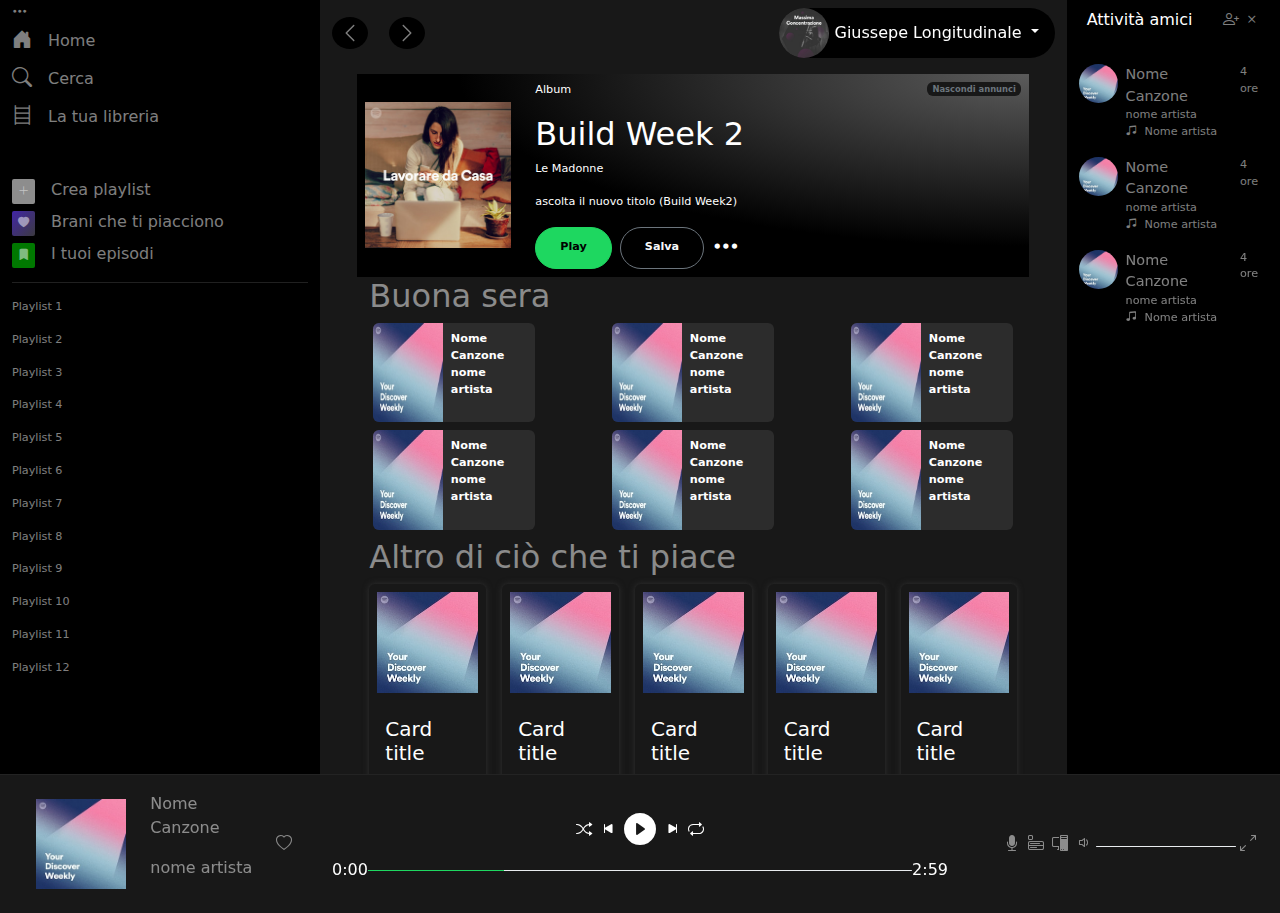
==== commit f938f8cd: "Merge branch 'main' of https://github.com/Matteo-Nardin/Buildweek_2" ====
--- a/index.html
+++ b/index.html
@@ -10,7 +10,7 @@
 <body>
     <div class="container-fluid">
         <div class="row">
-            <div class="col-sm-3 d-flex flex-column bg-black text-white-50">
+            <div class="col-sm-3 d-flex flex-column bg-black text-white-50 d-none d-sm-block">
                 <i class="bi bi-three-dots"></i>
 
                 <div class="mb-5">
@@ -18,7 +18,7 @@
                         <a><i class="bi bi-house-door-fill fs-5 me-3"></i>Home</a>
                     </div>
                     <div class="mb-2">
-                        <a><i class="bi bi-search fs-5 me-3"></i>Cerca</a>
+                        <a id="searchAnchor"><i class="bi bi-search fs-5 me-3"></i>Cerca</a>
                     </div>
                     <div class="mb-2">
                         <a><i class="bi bi-bookshelf fs-5 me-3"></i>La tua libreria</a>
@@ -27,7 +27,7 @@
 
                 <div>
                     <div class="mb-2">
-                        <a><i class="bi bi-plus-square fs-10 me-3 plus"></i>Crea playlist</a>
+                        <a><i class="bi bi-plus-lg fs-10 me-3 plus playlist"></i>Crea playlist</a>
                     </div>
                     <div class="mb-2">
                         <a><i class="bi bi-heart-fill fs-10 me-3 heart"></i>Brani che ti piacciono</a>
@@ -39,13 +39,21 @@
                 
                 <hr>
 
-                <div class="overflow-y-scroll bg-black fs-10" style="height: 43vh">
-                    <p>Lorem ipsum, dolor sit amet consectetur adipisicing elit. Deleniti provident, rerum et aliquid at fugiat iste eius. Vero dolore unde explicabo maiores quam consequuntur consequatur nam dolores facilis, ea earum.</p>
-                    <p>Lorem ipsum, dolor sit amet consectetur adipisicing elit. Deleniti provident, rerum et aliquid at fugiat iste eius. Vero dolore unde explicabo maiores quam consequuntur consequatur nam dolores facilis, ea earum.</p>
-                    <p>Lorem ipsum, dolor sit amet consectetur adipisicing elit. Deleniti provident, rerum et aliquid at fugiat iste eius. Vero dolore unde explicabo maiores quam consequuntur consequatur nam dolores facilis, ea earum.</p>
-                    <p>Lorem ipsum, dolor sit amet consectetur adipisicing elit. Deleniti provident, rerum et aliquid at fugiat iste eius. Vero dolore unde explicabo maiores quam consequuntur consequatur nam dolores facilis, ea earum.</p>
-                    <p>Lorem ipsum, dolor sit amet consectetur adipisicing elit. Deleniti provident, rerum et aliquid at fugiat iste eius. Vero dolore unde explicabo maiores quam consequuntur consequatur nam dolores facilis, ea earum.</p>
-                    <p>Lorem ipsum, dolor sit amet consectetur adipisicing elit. Deleniti provident, rerum et aliquid at fugiat iste eius. Vero dolore unde explicabo maiores quam consequuntur consequatur nam dolores facilis, ea earum.</p>
+                <div class="overflow-y-scroll bg-black fs-10 appendino" style="height: 43vh">
+                    <p>Playlist 1</p>
+                    <p>Playlist 2</p>
+                    <p>Playlist 3</p>
+                    <p>Playlist 4</p>
+                    <p>Playlist 5</p>
+                    <p>Playlist 6</p>
+                    <p>Playlist 7</p>
+                    <p>Playlist 8</p>
+                    <p>Playlist 9</p>
+                    <p>Playlist 10</p>
+                    <p>Playlist 11</p>
+                    <p>Playlist 12</p>
+                    <p>Playlist 13</p>
+                    <p>Playlist 14</p>
                 </div>
             </div>
 
@@ -58,14 +66,11 @@
                     <!-- -------------------COLONNA CENTRALE--------------------------------- -->
                         
             <div class="col-sm-9 col-md-7 bg-dark text-white-50 p-0">
-
-
-                <!-- ----------------------NAV BAR CENTRALE--------------------------- -->
                 
                             <!-- ------------------------CORPO CENTRALE--------------------------- -->
             
-                    <div class="overflow-y-scroll bg-dark position-relative" style="height: vh;">
-                        <nav class="navbar navbar-expand-lg bg-transparent position-sticky top-0 z-1">
+                    <div class="overflow-y-scroll bg-dark position-relative" style="height: 86svh;">
+                        <nav class="navbar navbar-expand-lg bg-transparent position-sticky top-0 z-1 d-none d-sm-block">
                             <div class="container-fluid">
                                 <div>
                                     <a class="navbar-brand" href="#"><i class="bi bi-chevron-left text-white-50 bg-black rounded-circle px-2 py-1"></i></a>
@@ -101,26 +106,20 @@
                                     <p>Le Madonne</p>
                                     <p>ascolta il nuovo titolo (Build Week2)</p>
                                     <div class="d-flex">
-                                        <button type="button" class="btn btn-success text-black rounded-5 px-4 d-flex align-items-center"><span class="fs-10">Play</span></button>
-                                        <button type="button" class="btn btn-outline-light rounded-5 px-4 ms-2 d-flex align-items-center"><span class="fs-10">Salva</span></button>
+                                        <button type="button" class="btn fw-bold btn-success text-black rounded-5 px-4 d-flex align-items-center"><span class="fs-10">Play</span></button>
+                                        <button type="button" class="btn fw-bold text-light btn-outline-secondary rounded-5 px-4 ms-2 d-flex align-items-center"><span class="fs-10">Salva</span></button>
                                         <i class="bi bi-three-dots ms-2 fs-3 white-50"></i>
                                     </div>
-                                    
-                                    
                                 </div>
-                         
-                                    <!-- <button type="button" class="btn btn-outline-primary w-100"><span class="fs-8 ">Nascondi annunci</span></button> -->
-                                    
-
                             </div>
-                            <span class="badge badge-pill position-absolute top-0 end-0 mt-2 me-2 bg-dark">Nascondi annunci</span>
+                            <span class="badge badge-pill position-absolute top-0 end-0 mt-2 me-2 bg-dark text-secondary">Nascondi annunci</span>
                         </div>
 
                         <div class="container pb-5" id="w-custom">
                            
                                 <h2>Buona sera</h2>
                                 <div class="d-flex flex-wrap justify-content-between">
-                                                    <!-- --------------CARD BRANI-------------------- -->
+                                                    
                                 
                                         
                                         <!-- <div class="col-6 col-sm-4 mx-1">
@@ -135,7 +134,7 @@
                                         </div> -->
 
                                         <div class="col-5 col-sm-4 col-md-4 mx-1 col-lg-3 mb-2">
-                                            <div class="d-flex flex-grow-1 w-100 h-100 align-items-center bg-dark bg-gradient rounded-2">
+                                            <div class="d-flex flex-grow-1 w-100 h-100 align-items-center bg-2c rounded-2">
                                                 <div class="flex-grow-1 w-100 h-100">
                                                     <img src="assets/imgs/search/image-1.jpeg" class="img-fluid rounded-start w-100 h-100">
                                                 </div>
@@ -145,7 +144,7 @@
                                             </div>
                                         </div>
                                         <div class="col-5 col-sm-4 col-md-4 mx-1 col-lg-3 mb-2">
-                                            <div class="d-flex flex-grow-1 w-100 h-100 align-items-center bg-dark bg-gradient rounded-2">
+                                            <div class="d-flex flex-grow-1 w-100 h-100 align-items-center bg-2c rounded-2">
                                                 <div class="flex-grow-1 w-100 h-100">
                                                     <img src="assets/imgs/search/image-1.jpeg" class="img-fluid rounded-start w-100 h-100">
                                                 </div>
@@ -155,7 +154,7 @@
                                             </div>
                                         </div>
                                         <div class="col-5 col-sm-4 col-md-4 mx-1 col-lg-3 mb-2">
-                                            <div class="d-flex flex-grow-1 w-100 h-100 align-items-center bg-dark bg-gradient rounded-2">
+                                            <div class="d-flex flex-grow-1 w-100 h-100 align-items-center bg-2c rounded-2">
                                                 <div class="flex-grow-1 w-100 h-100">
                                                     <img src="assets/imgs/search/image-1.jpeg" class="img-fluid rounded-start w-100 h-100">
                                                 </div>
@@ -165,7 +164,7 @@
                                             </div>
                                         </div>
                                         <div class="col-5 col-sm-4 col-md-4 mx-1 col-lg-3 mb-2">
-                                            <div class="d-flex flex-grow-1 w-100 h-100 align-items-center bg-dark bg-gradient rounded-2">
+                                            <div class="d-flex flex-grow-1 w-100 h-100 align-items-center bg-2c rounded-2">
                                                 <div class="flex-grow-1 w-100 h-100">
                                                     <img src="assets/imgs/search/image-1.jpeg" class="img-fluid rounded-start w-100 h-100">
                                                 </div>
@@ -175,7 +174,7 @@
                                             </div>
                                         </div>
                                         <div class="col-5 col-sm-4 col-md-4 mx-1 col-lg-3 mb-2">
-                                            <div class="d-flex flex-grow-1 w-100 h-100 align-items-center bg-dark bg-gradient rounded-2">
+                                            <div class="d-flex flex-grow-1 w-100 h-100 align-items-center bg-2c rounded-2">
                                                 <div class="flex-grow-1 w-100 h-100">
                                                     <img src="assets/imgs/search/image-1.jpeg" class="img-fluid rounded-start w-100 h-100">
                                                 </div>
@@ -185,7 +184,7 @@
                                             </div>
                                         </div>
                                         <div class="col-5 col-sm-4 col-md-4 mx-1 col-lg-3 mb-2">
-                                            <div class="d-flex flex-grow-1 w-100 h-100 align-items-center bg-dark bg-gradient rounded-2">
+                                            <div class="d-flex flex-grow-1 w-100 h-100 align-items-center bg-2c rounded-2">
                                                 <div class="flex-grow-1 w-100 h-100">
                                                     <img src="assets/imgs/search/image-1.jpeg" class="img-fluid rounded-start w-100 h-100">
                                                 </div>
@@ -194,38 +193,7 @@
                                                 </div>
                                             </div>
                                         </div>
-                                        
-
-                                        <!-- <div class="col-6 col-sm-4 mx-1">
-                                            <div class="row bg-dark bg-gradient rounded-2">
-                                                <div class="col-sm-4 p-0">
-                                                    <img src="assets/imgs/search/image-1.jpeg" class="img-fluid rounded-start h-100">
-                                                </div>
-                                                <div class="col-sm-8 p-2 fs-10 fw-bold text-white">
-                                                    <p>Nome Canzone nome artista</p>
-                                                </div>
-                                            </div>-->
                                 </div>
-                                        
-
-                                 
-              
-
-                                <!-- <div class="card mb-3" style="max-width: 540px;">
-                                    <div class="row g-0">
-                                      <div class="col-md-4">
-                                        <img src="assets/imgs/search/image-1.jpeg" class="img-fluid rounded-start" alt="...">
-                                      </div>
-                                      <div class="col-md-8">
-                                        <div class="card-body">
-                                          <h5 class="card-title">Card title</h5>
-                                          <p class="card-text">This is a wider card with supporting text below as a natural lead-in to additional content. This content is a little bit longer.</p>
-                                          <p class="card-text"><small class="text-muted">Last updated 3 mins ago</small></p>
-                                        </div>
-                                      </div>
-                                    </div>
-                                  </div> -->
-                            <!-- </div> -->
                                 <!-- ---------------CARD ALBUM---------------- -->
                             <h2>Altro di ciò che ti piace</h2>
                             <div class="d-flex flex-wrap justify-content-around">
@@ -233,7 +201,7 @@
                                 <div class="row row-cols-1 row-cols-sm-2 row-cols-md-3 row-cols-lg-5 g-3">
                                     
                                     <div class="col">
-                                        <div class="card border-0">
+                                        <div class="card border-0 custom-shadow text-white bg-dark">
                                             <div class="d-flex flex-sm-column">
                                                 <div>
                                                     <img src="assets/imgs/search/image-1.jpeg" class="card-img-top p-2" alt="...">
@@ -262,7 +230,7 @@
                                         </div>
                                     </div>
                                     <div class="col">
-                                        <div class="card border-0">
+                                        <div class="card border-0 custom-shadow text-white bg-dark">
                                             <div class="d-flex flex-sm-column">
                                                 <div>
                                                     <img src="assets/imgs/search/image-1.jpeg" class="card-img-top p-2" alt="...">
@@ -291,7 +259,7 @@
                                         </div>
                                     </div>
                                     <div class="col">
-                                        <div class="card border-0">
+                                        <div class="card border-0 custom-shadow text-white bg-dark">
                                             <div class="d-flex flex-sm-column">
                                                 <div>
                                                     <img src="assets/imgs/search/image-1.jpeg" class="card-img-top p-2" alt="...">
@@ -320,7 +288,7 @@
                                         </div>
                                     </div>
                                     <div class="col">
-                                        <div class="card border-0">
+                                        <div class="card border-0 custom-shadow text-white bg-dark">
                                             <div class="d-flex flex-sm-column">
                                                 <div>
                                                     <img src="assets/imgs/search/image-1.jpeg" class="card-img-top p-2" alt="...">
@@ -349,7 +317,7 @@
                                         </div>
                                     </div>
                                     <div class="col">
-                                        <div class="card border-0">
+                                        <div class="card border-0 custom-shadow text-white bg-dark">
                                             <div class="d-flex flex-sm-column">
                                                 <div>
                                                     <img src="assets/imgs/search/image-1.jpeg" class="card-img-top p-2" alt="...">
@@ -378,7 +346,7 @@
                                         </div>
                                     </div>
                                     <div class="col">
-                                        <div class="card border-0">
+                                        <div class="card border-0 custom-shadow text-white bg-dark">
                                             <div class="d-flex flex-sm-column">
                                                 <div>
                                                     <img src="assets/imgs/search/image-1.jpeg" class="card-img-top p-2" alt="...">
@@ -406,35 +374,9 @@
 
                                         </div>
                                     </div>
-                                    <div class="col">
-                                        <div class="card border-0">
-                                            <div class="d-flex flex-sm-column">
-                                                <div>
-                                                    <img src="assets/imgs/search/image-1.jpeg" class="card-img-top p-2" alt="...">
-                                                </div>
-                                                <div class="card-body">
-                                                    <h5 class="card-title">Card title</h5>
-                                                    <p class="card-text">Descrizione</p>
-                                                </div>
-                                            </div>
-                                            <div class="d-flex align-items-center justify-content-between d-sm-none fs-2 p-3">
-                                                <div>
-                                                    <i class="bi bi-suit-heart-fill"></i>
-                                                
-                                                    <i class="bi bi-three-dots-vertical"></i>
-                                                </div>
-                                                <div class="d-flex align-items-center">
-                                                    <div>
-                                                       <p class="fs-9 m-auto p-2">16 brani</p> 
-                                                    </div>
-                                                    <div>
-                                                       <button type="button" class="btn btn-light rounded-circle bg-black"><i class="bi fs-2 bi-play-fill text-white"></i></button> 
-                                                    </div>
-                                                </div>
-                                            </div>
-
-                                        </div>
-                                    </div>
+                                    
+                                    
+                                    
                                     
 
                                 </div>
@@ -467,7 +409,7 @@
                     </div>
                     <p class="fs-10">4 ore</p>
                 </div>
-                <div class="d-flex">
+                <div class="d-flex my-2">
                     <div>
                         <img src="assets/imgs/search/image-1.jpeg" class="img-fluid rounded-circle" width="40px">
                     </div>
@@ -478,7 +420,7 @@
                     </div>
                     <p class="fs-10">4 ore</p>
                 </div>
-                <div class="d-flex">
+                <div class="d-flex my-2">
                     <div>
                         <img src="assets/imgs/search/image-1.jpeg" class="img-fluid rounded-circle" width="40px">
                     </div>
@@ -489,13 +431,13 @@
                     </div>
                     <p class="fs-10">4 ore</p>
                 </div>
-
-                
             </div>
         </div>
 
         <!-- -------------------PLAY BAR INFERIORE--------------------------- -->
-        <div class="row fixed-bottom align-items-center bg-dark text-white-50" style="height: 10vh;">
+       
+        <div class="d-none d-sm-block">
+            <div class="row align-items-center bg-dark text-white-50" style="border-top: 0.5px solid #232323;">
             <div class="col-sm-3">
                 <div class="d-flex align-items-center p-2">
                         <div class="p-3">
@@ -513,7 +455,7 @@
                 <div class="text-white align-items-center d-flex justify-content-center">
                     <i class="bi bi-shuffle mx-1"></i>
                     <i class="bi bi-skip-start-fill mx-1"></i>
-                    <i class="bi bi-play-circle-fill mx-1"></i>
+                    <i class="bi bi-play-circle-fill mx-1 fs-2"></i>
                     <i class="bi bi-skip-end-fill mx-1"></i>
                     <i class="bi bi-repeat mx-1"></i>
                 </div>
@@ -525,8 +467,6 @@
                     </div>
                     <div class="mr-2">2:59</div>
                 </div>
-
-                
             </div>
 
             <div class="col-sm-3">
@@ -535,7 +475,7 @@
                     <i class="bi bi-menu-app mx-1"></i>
                     <i class="bi bi-pc-display mx-1"></i>
                     <i class="bi bi-volume-down mx-1"></i>
-                    <!-- barra -->
+  
                     <div class="progress-block mt-1 text-white d-flex justify-content-between align-items-center w-50">
 
                         <div class="progress w-100">
@@ -547,10 +487,82 @@
                 </div>
             </div>
 
+            </div>
         </div>
-
+        
+        
+     
+        <!-- --------------------MENU CERCA MOBILE--------------------- -->
+        <div class="container text-white bg-dark d-block d-sm-none">
+            <h3>Cerca</h3>
+            <form class="position-relative">
+                <i class="bi bi-search fs-5 me-3 position-absolute top-50 start-0 translate-middle-y ps-2"></i>
+                <input class="form-control me-2 bg-secondary border-0" type="search" placeholder="Cosa vuoi ascoltare?" aria-label="Search" style="text-indent: 25px;">
+            </form>
+            <h4 class="text-center">Sfoglia tutto</h4>
+            <div class="row g-2" style="padding-bottom: 150px;">
+                <div class="col-6">
+                    <div class="bg-primary rounded fw-bold p-2">
+                        <p>Categoria</p>
+                    </div>
+                </div>
+                <div class="col-6">
+                    <div class="bg-primary rounded fw-bold p-2">
+                        <p>Categoria</p>
+                    </div>
+                </div>
+                <div class="col-6">
+                    <div class="bg-primary rounded fw-bold p-2">
+                        <p>Categoria</p>
+                    </div>
+                </div>
+                <div class="col-6">
+                    <div class="bg-primary rounded fw-bold p-2">
+                        <p>Categoria</p>
+                    </div>
+                </div>
+            </div>
+
+           <div class="fixed-bottom">
+                <div class="row fs-4 bg-2c rounded p-2">
+                    <div class="col-6 offset-2">
+                        <p class="m-auto">Titolo canzone</p>
+                    </div>
+                    <div class="col-4 m-auto">
+                        <div class="d-flex justify-content-end">
+
+                            <div>
+                            <i class="bi bi-pc-display p-2"></i>  
+                            </div>
+                            
+                            <div>
+                            <i class="bi bi-suit-heart p-2"></i> 
+                            </div>
+                            
+                            <div>
+                            <i class="bi bi-play-fill p-2"></i> 
+                            </div>
+                        </div>
+                    </div>
+                </div>
+
+                <div class="d-block d-sm-none">
+                    <div class="d-flex justify-content-evenly position-sticky bottom-0 z-0 text-white p-2 fs-4 mobile-shadow">
+                        <a><i class="bi bi-house-door-fill d-block text-center"></i>Home</a>
+                        <a><i class="bi bi-search d-block text-center"></i>Cerca</a>
+                        <a><i class="bi bi-bookshelf d-block text-center"></i>La tua libreria</a>
+                    </div>
+                </div>
+            </div>
+
+        </div>
+         <!-- ------------------------------------------- -->
+       
+        
+    
     </div>
 
     <script src="../bootstrap-5.3.2/dist/js/bootstrap.bundle.min.js"></script>
+    <script src="assets/js/henry.js"></script>
 </body>
 </html>